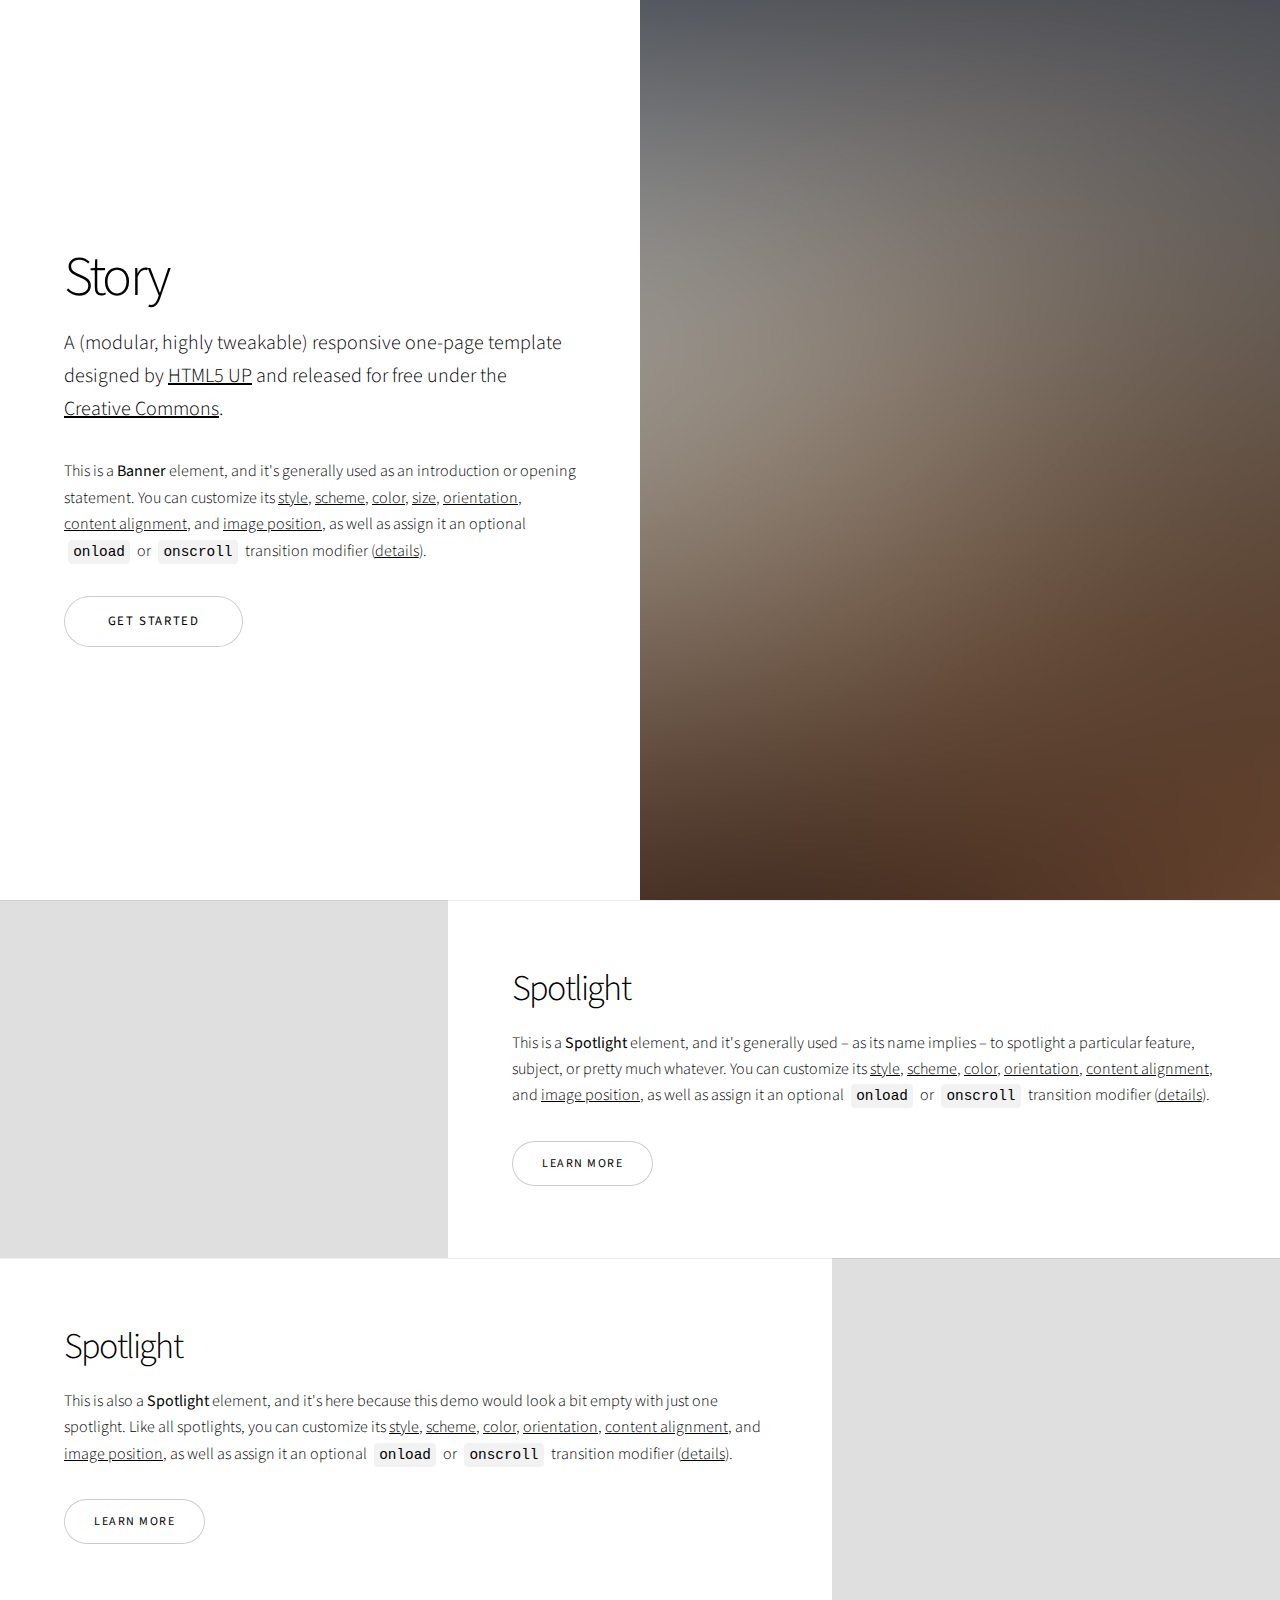
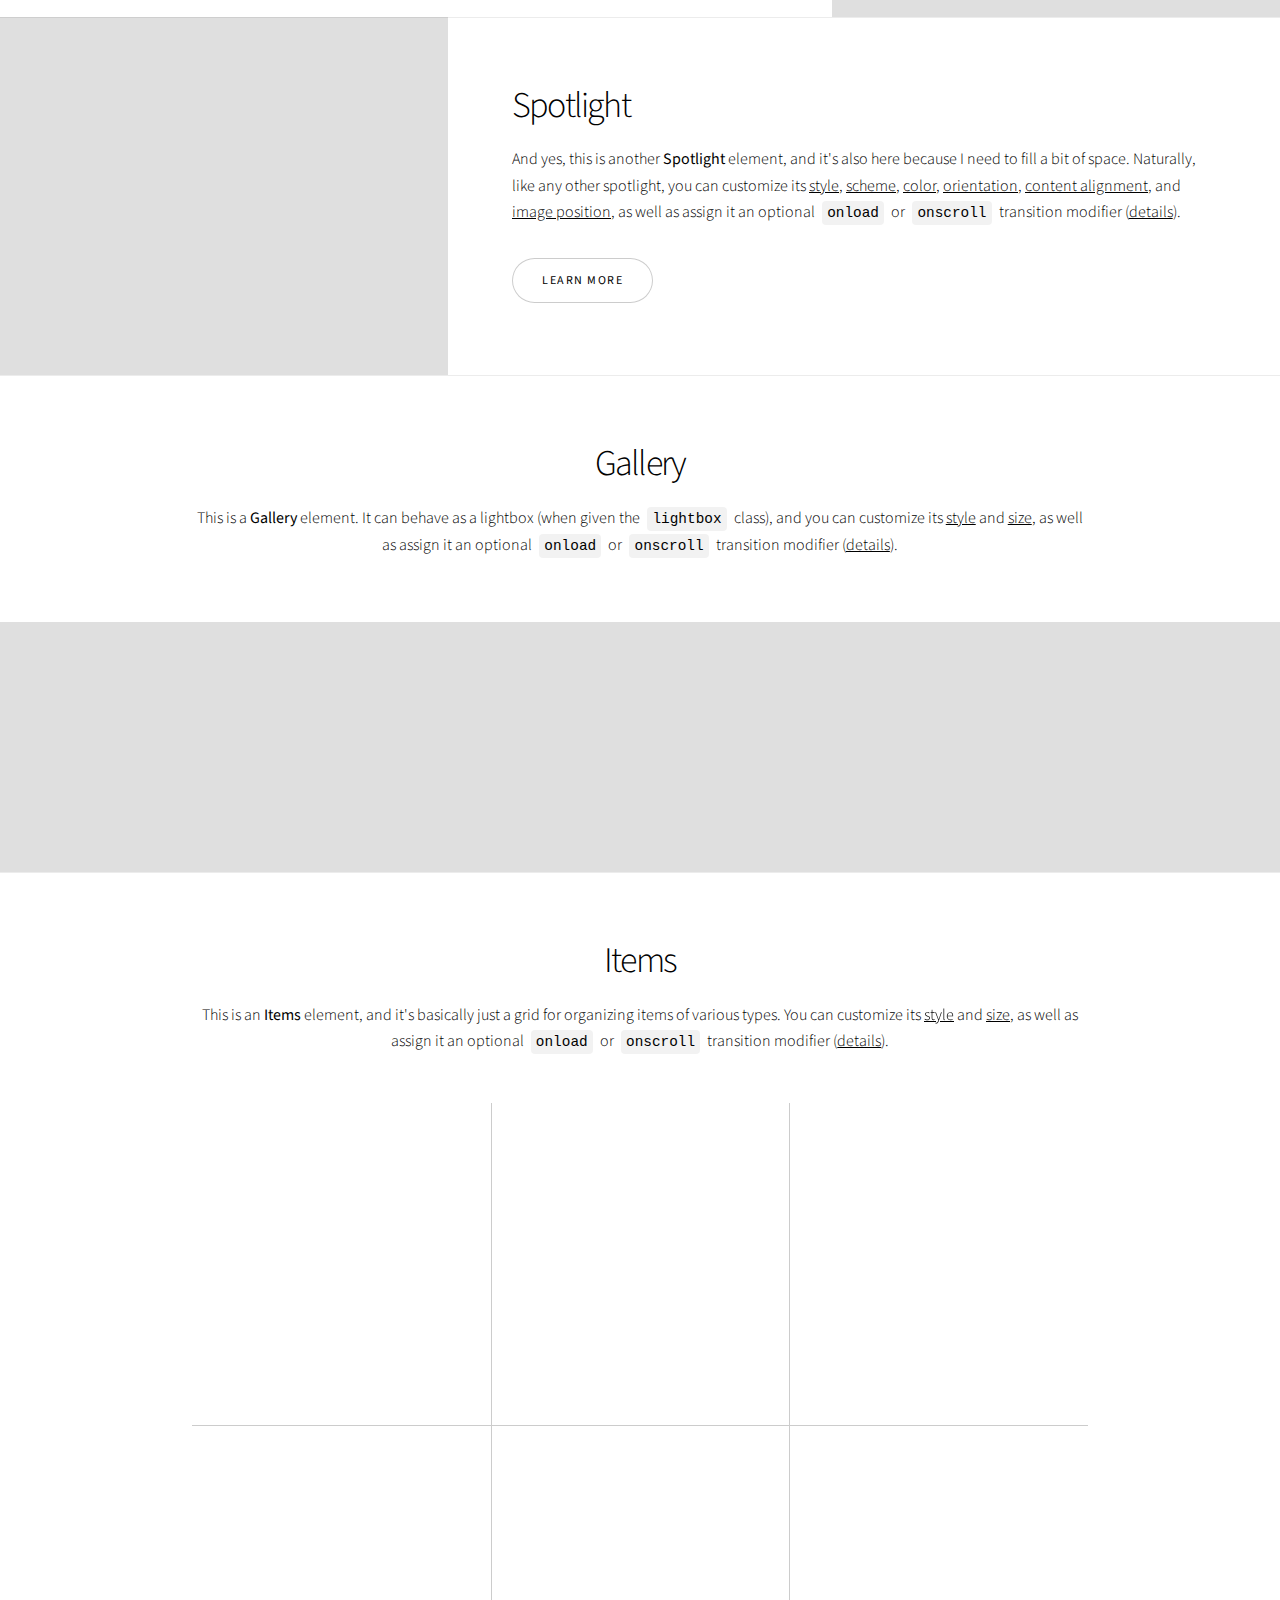
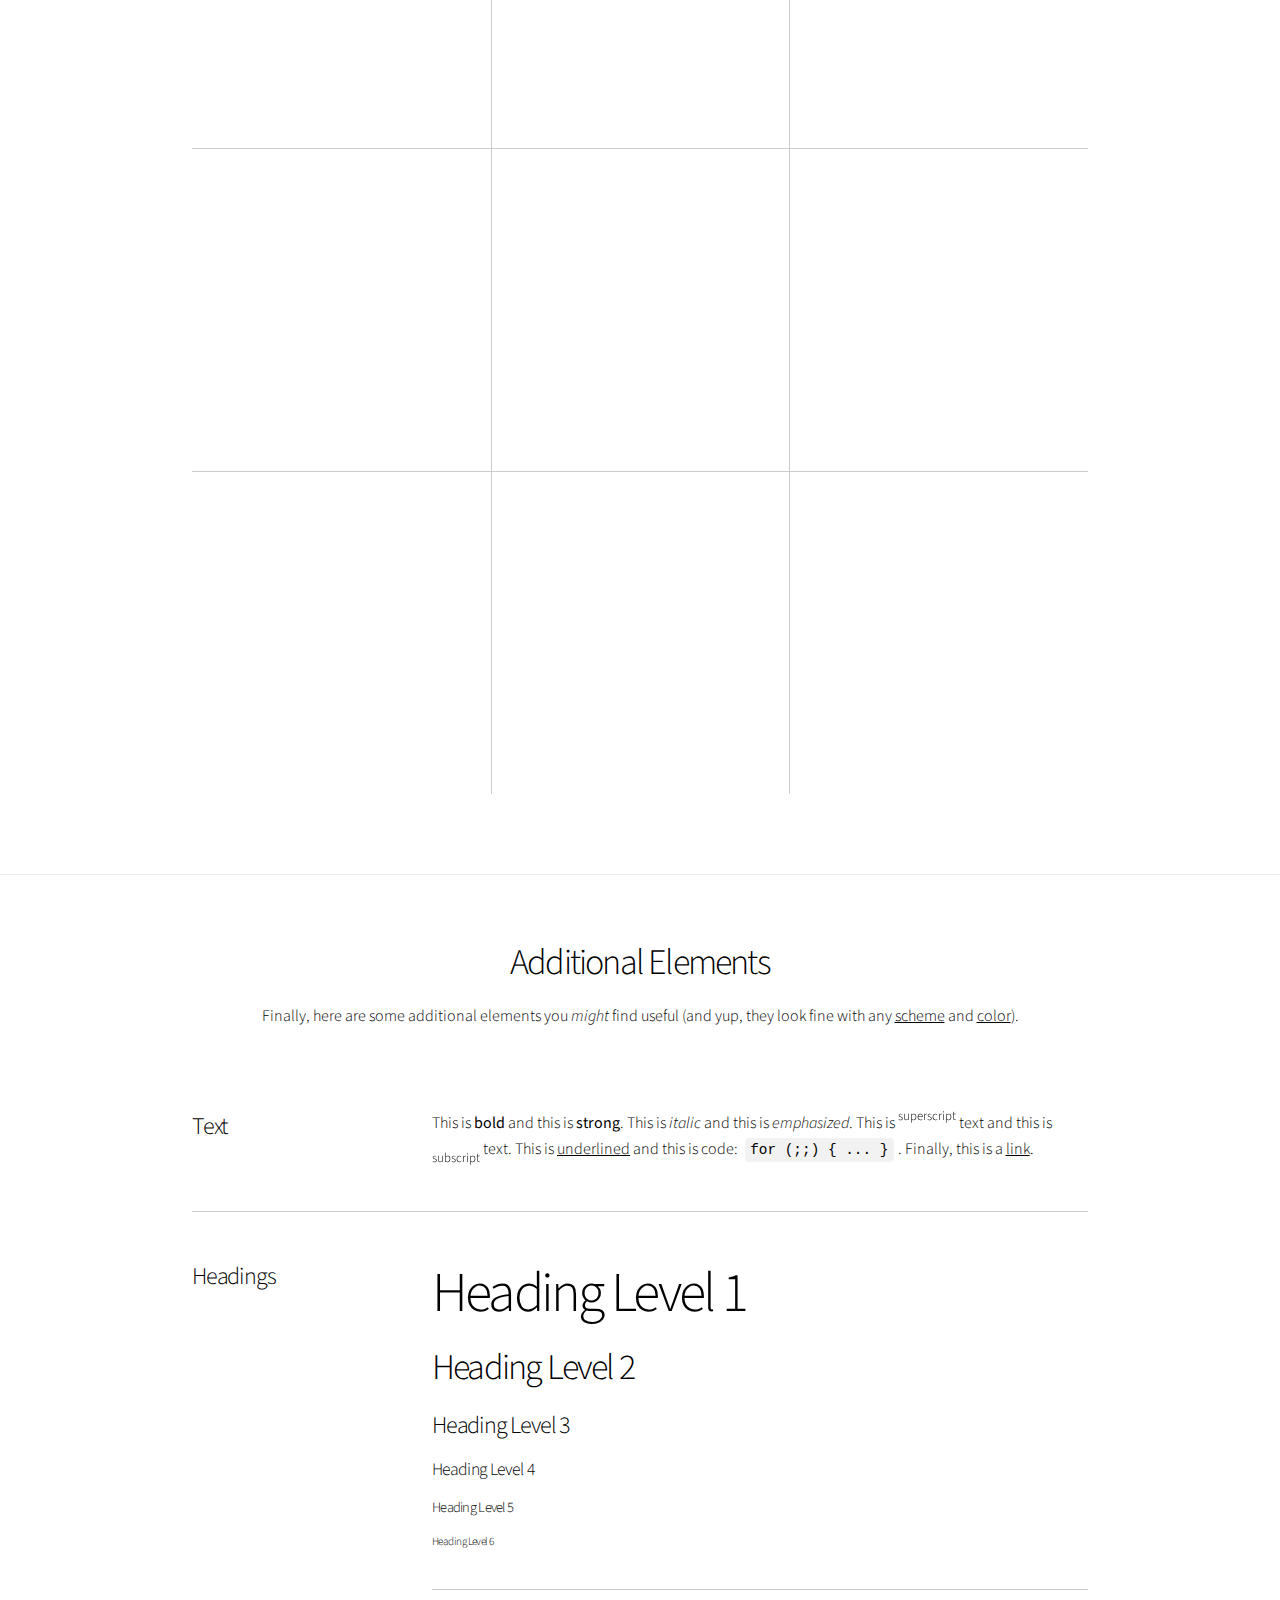
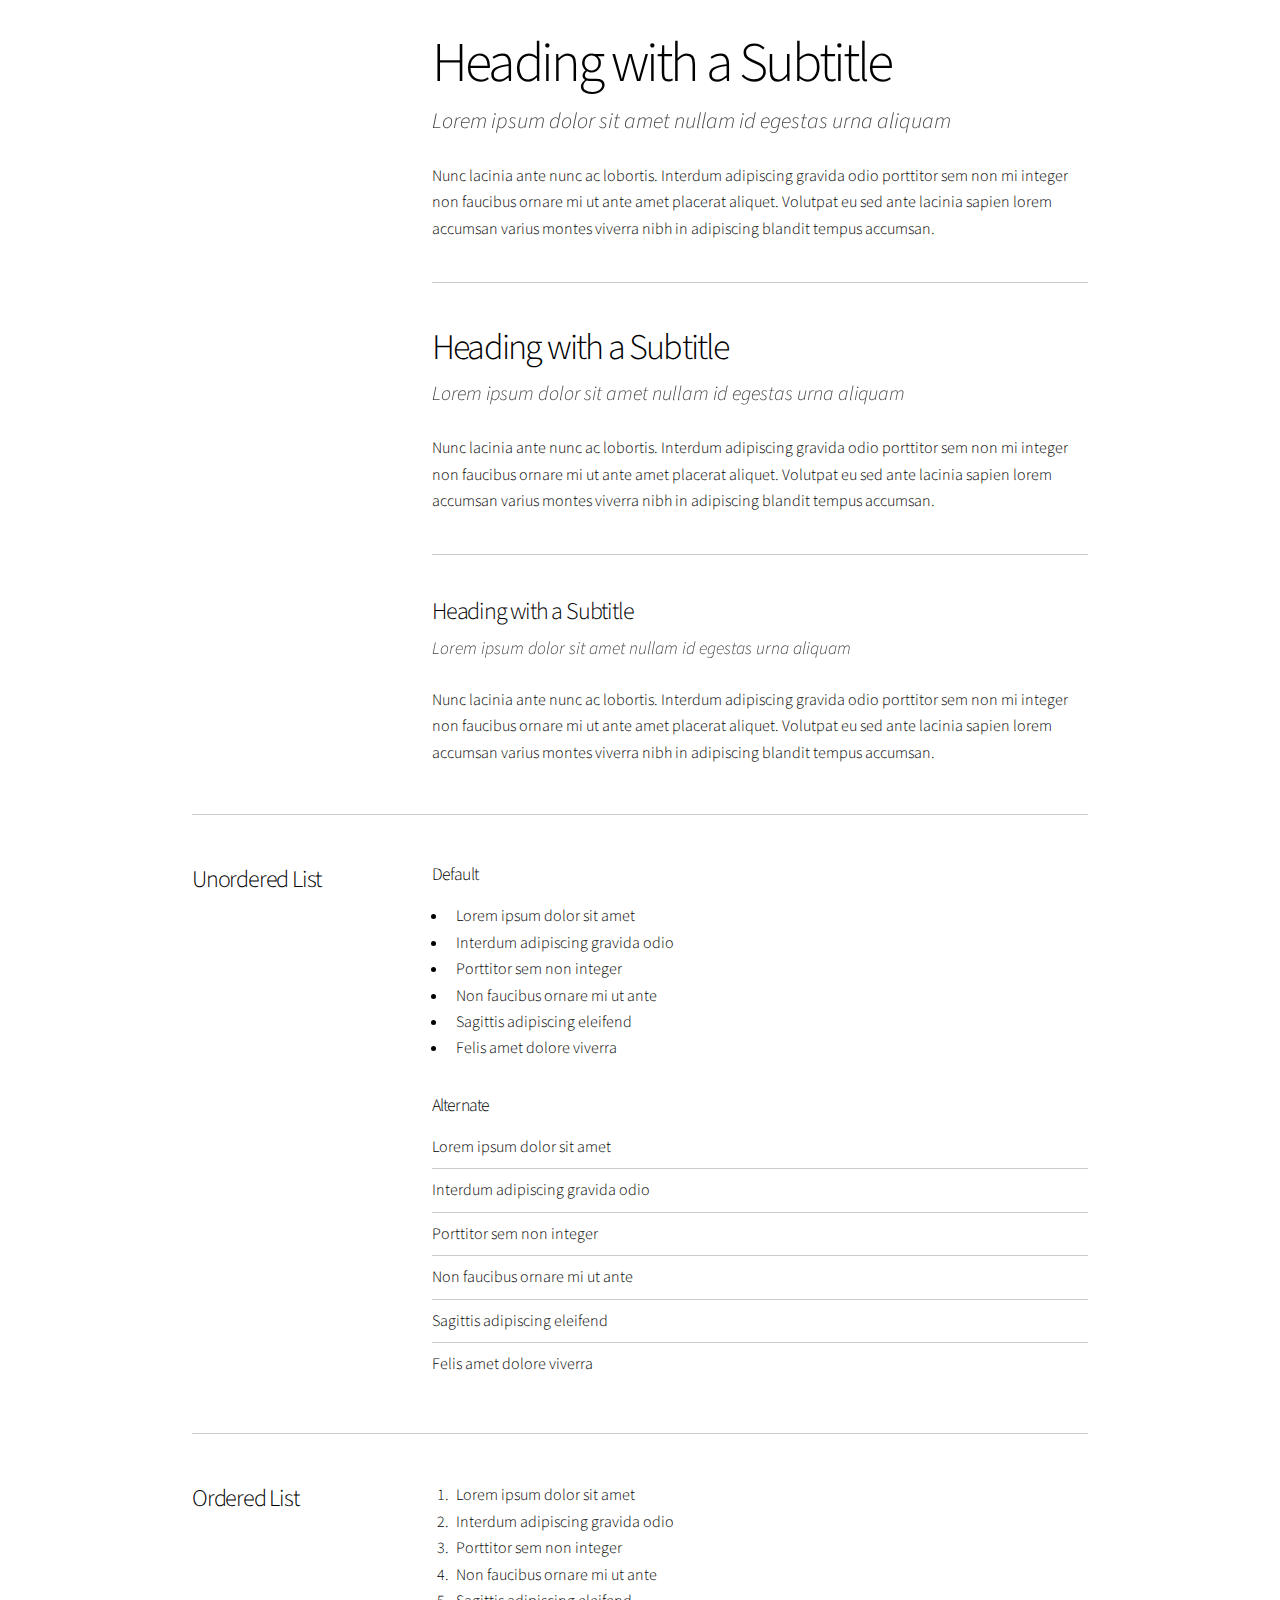
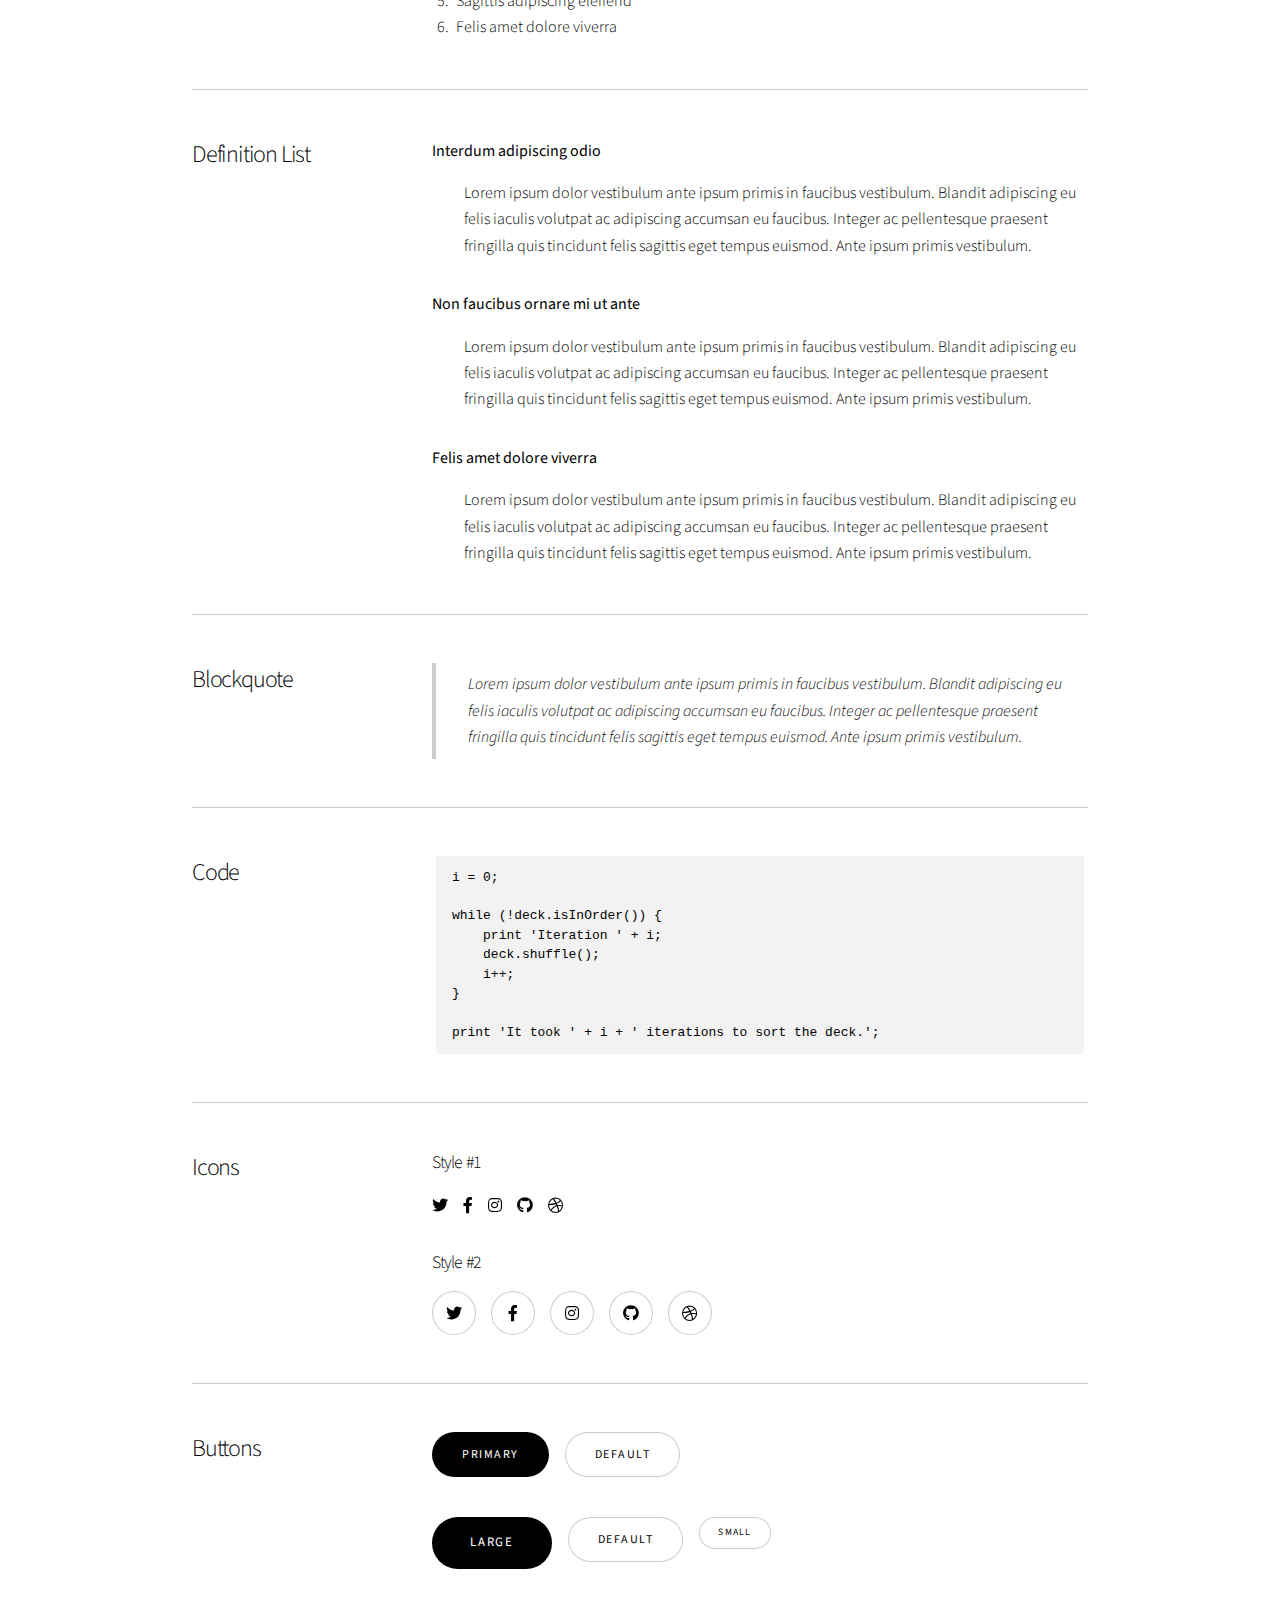
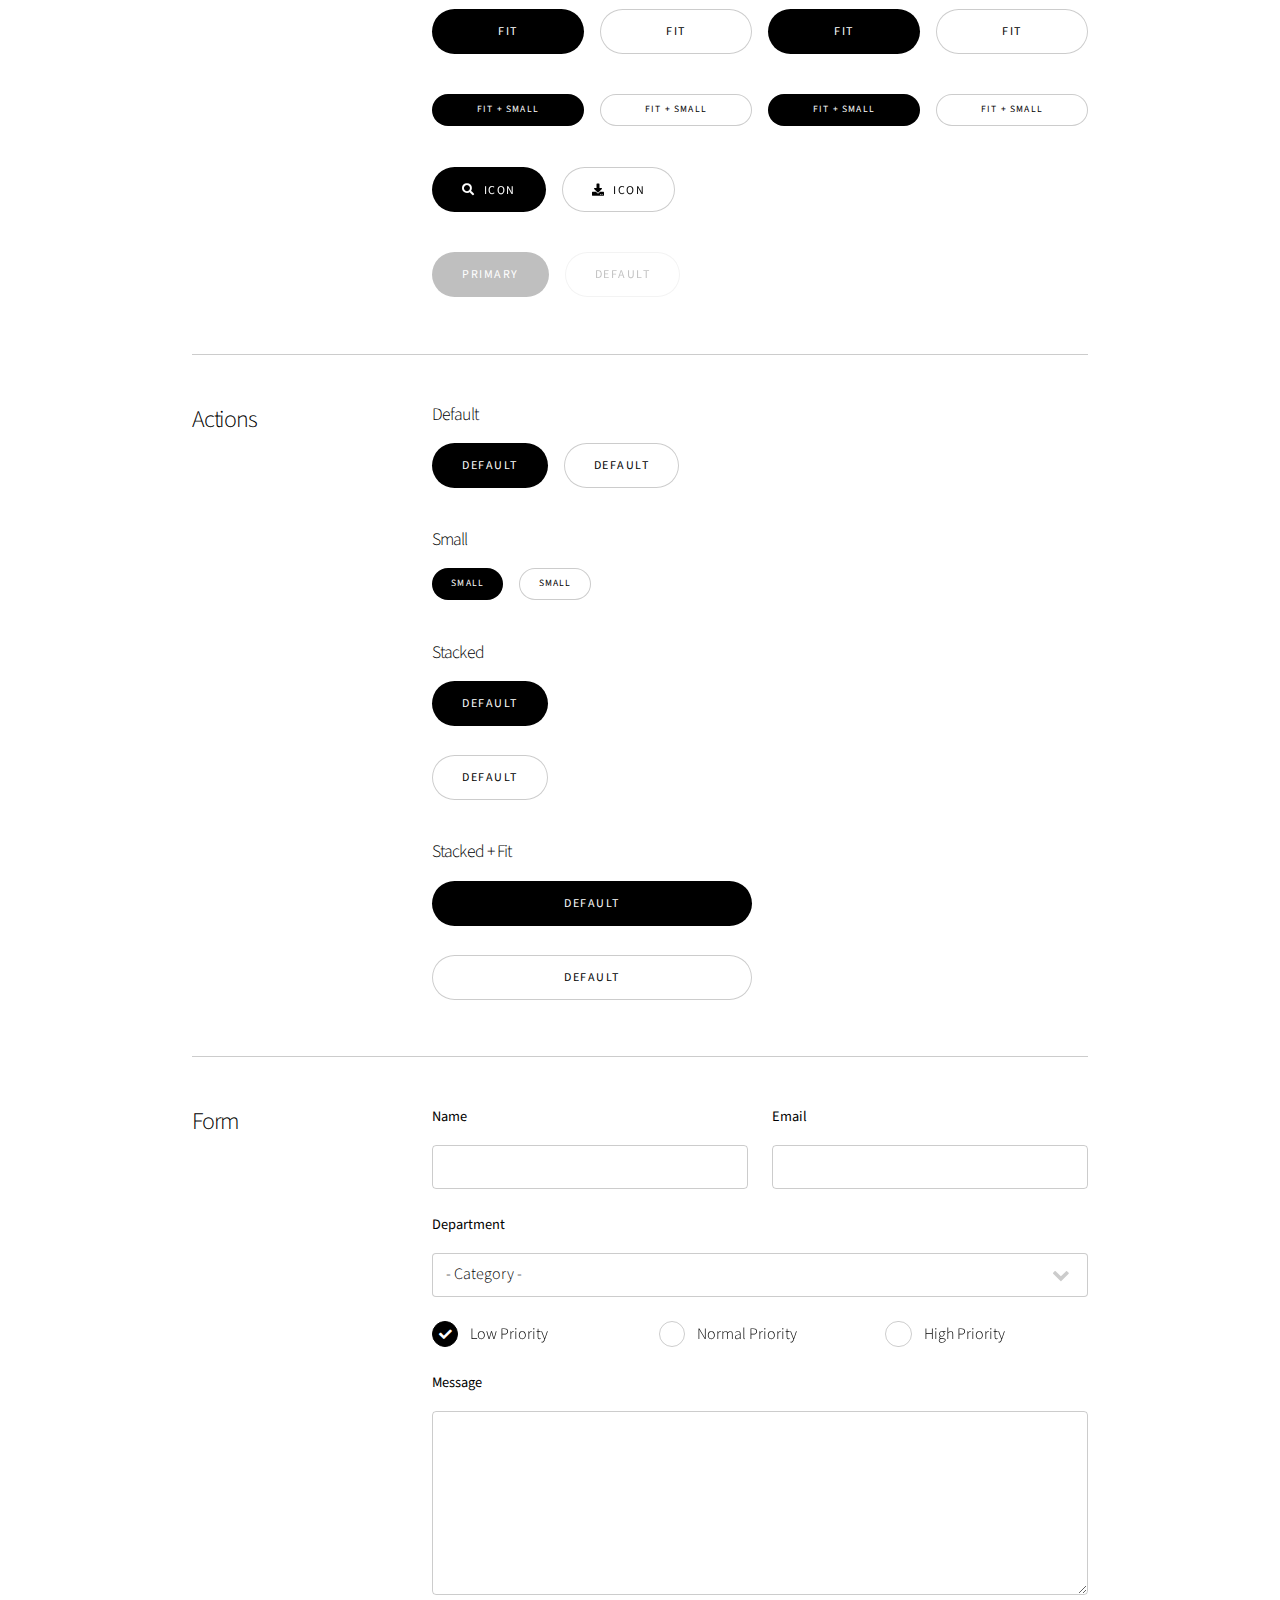
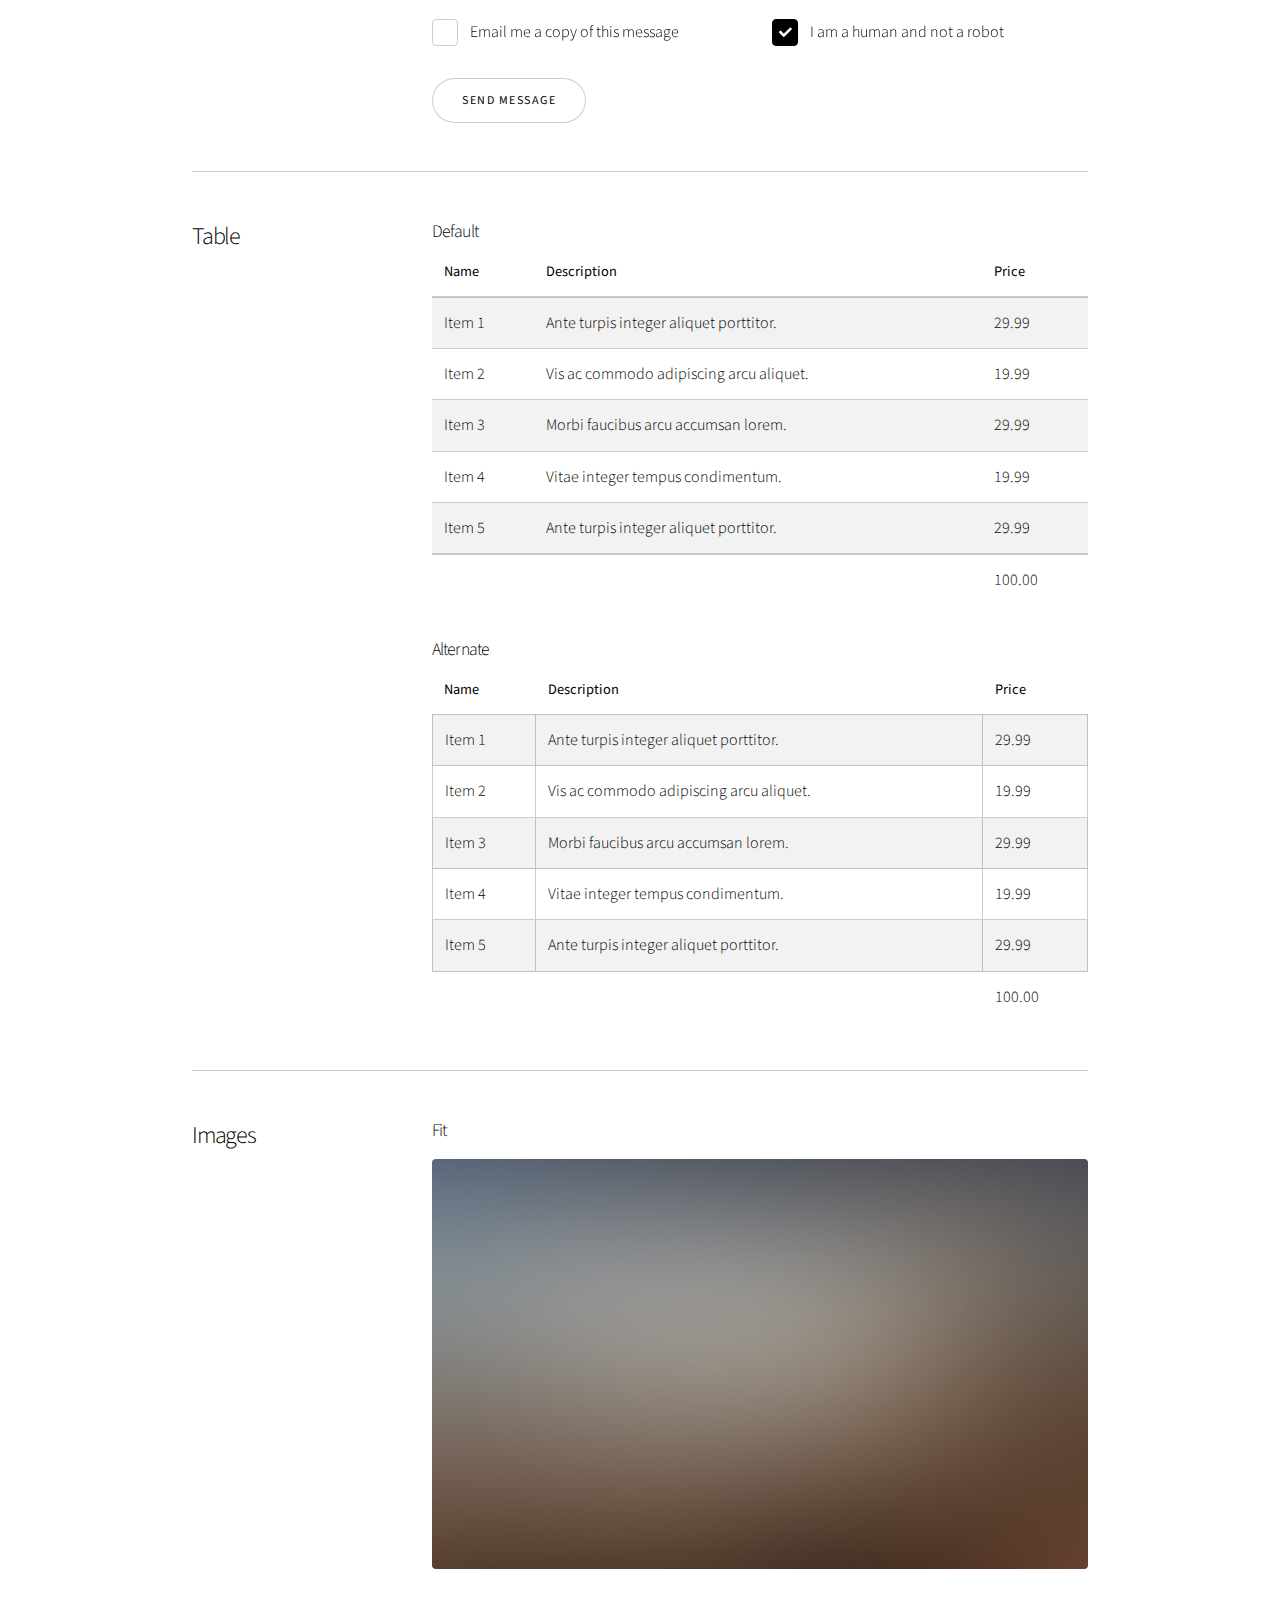
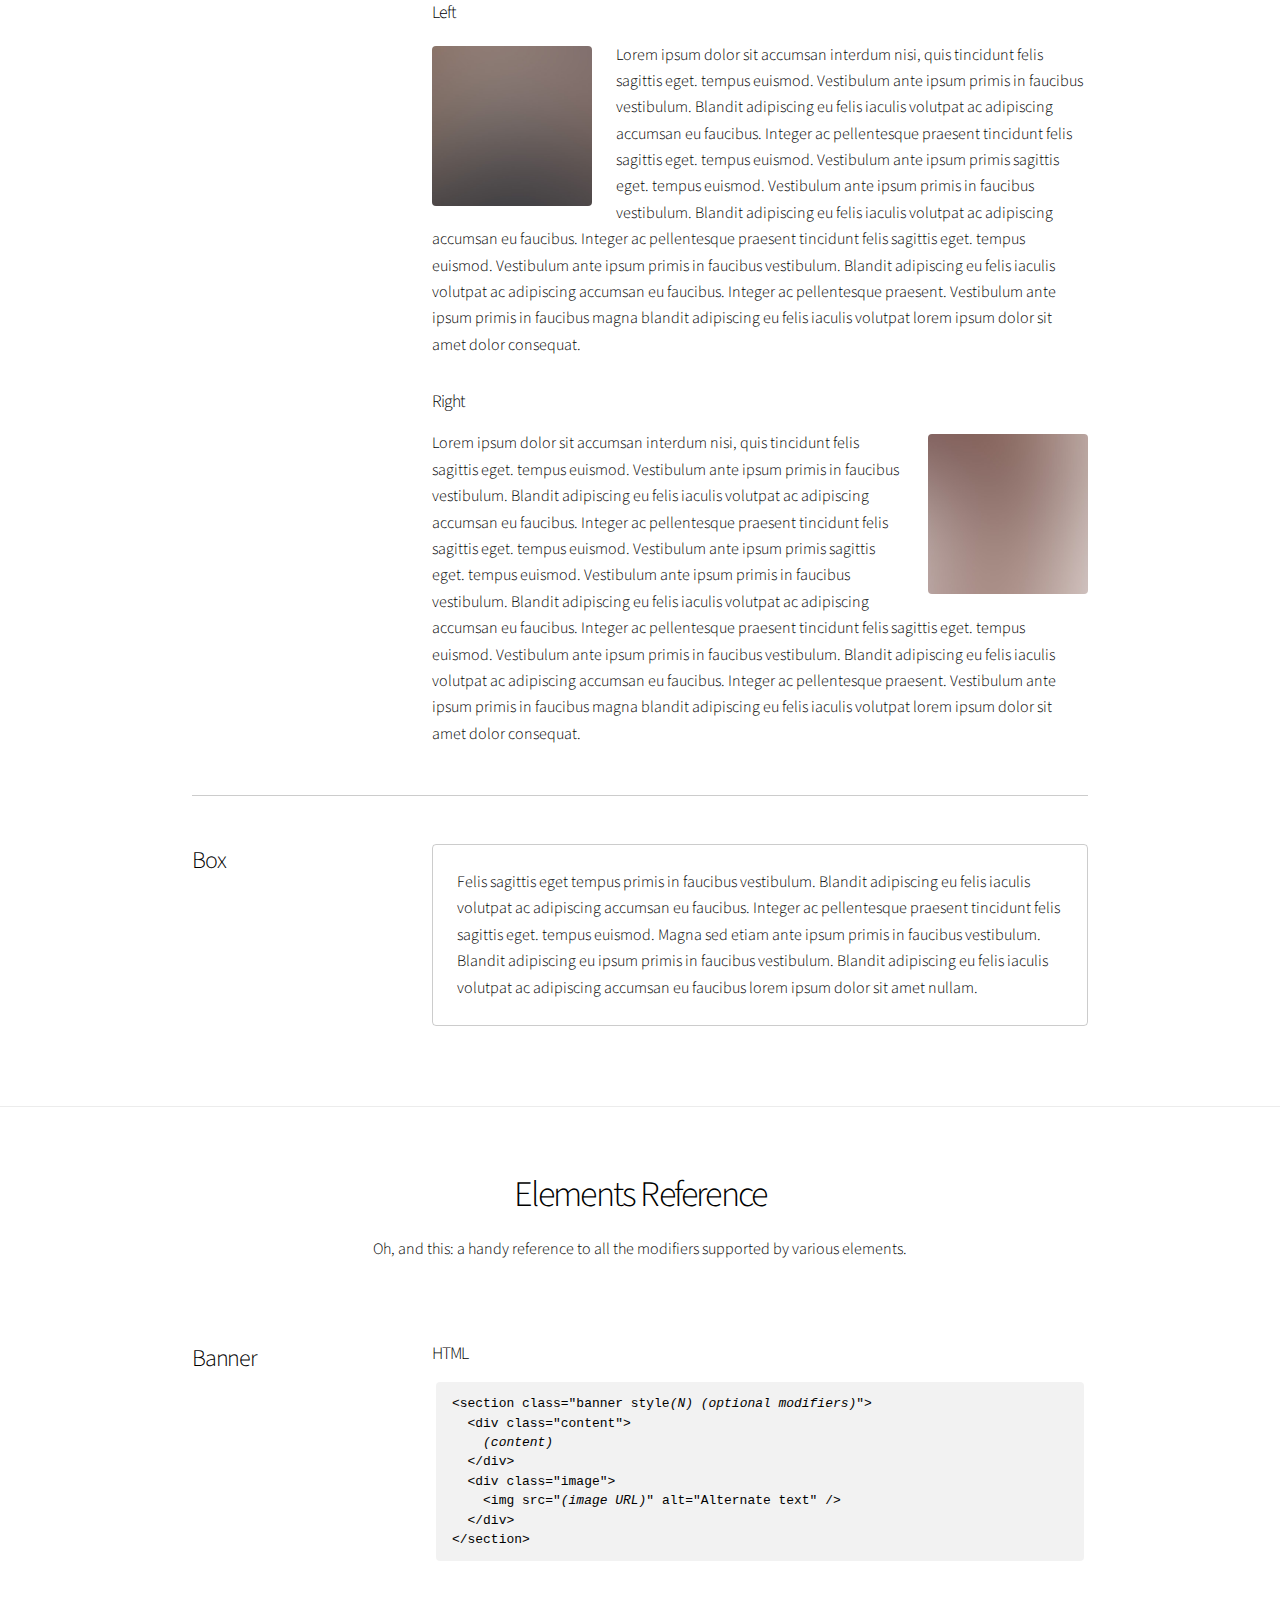
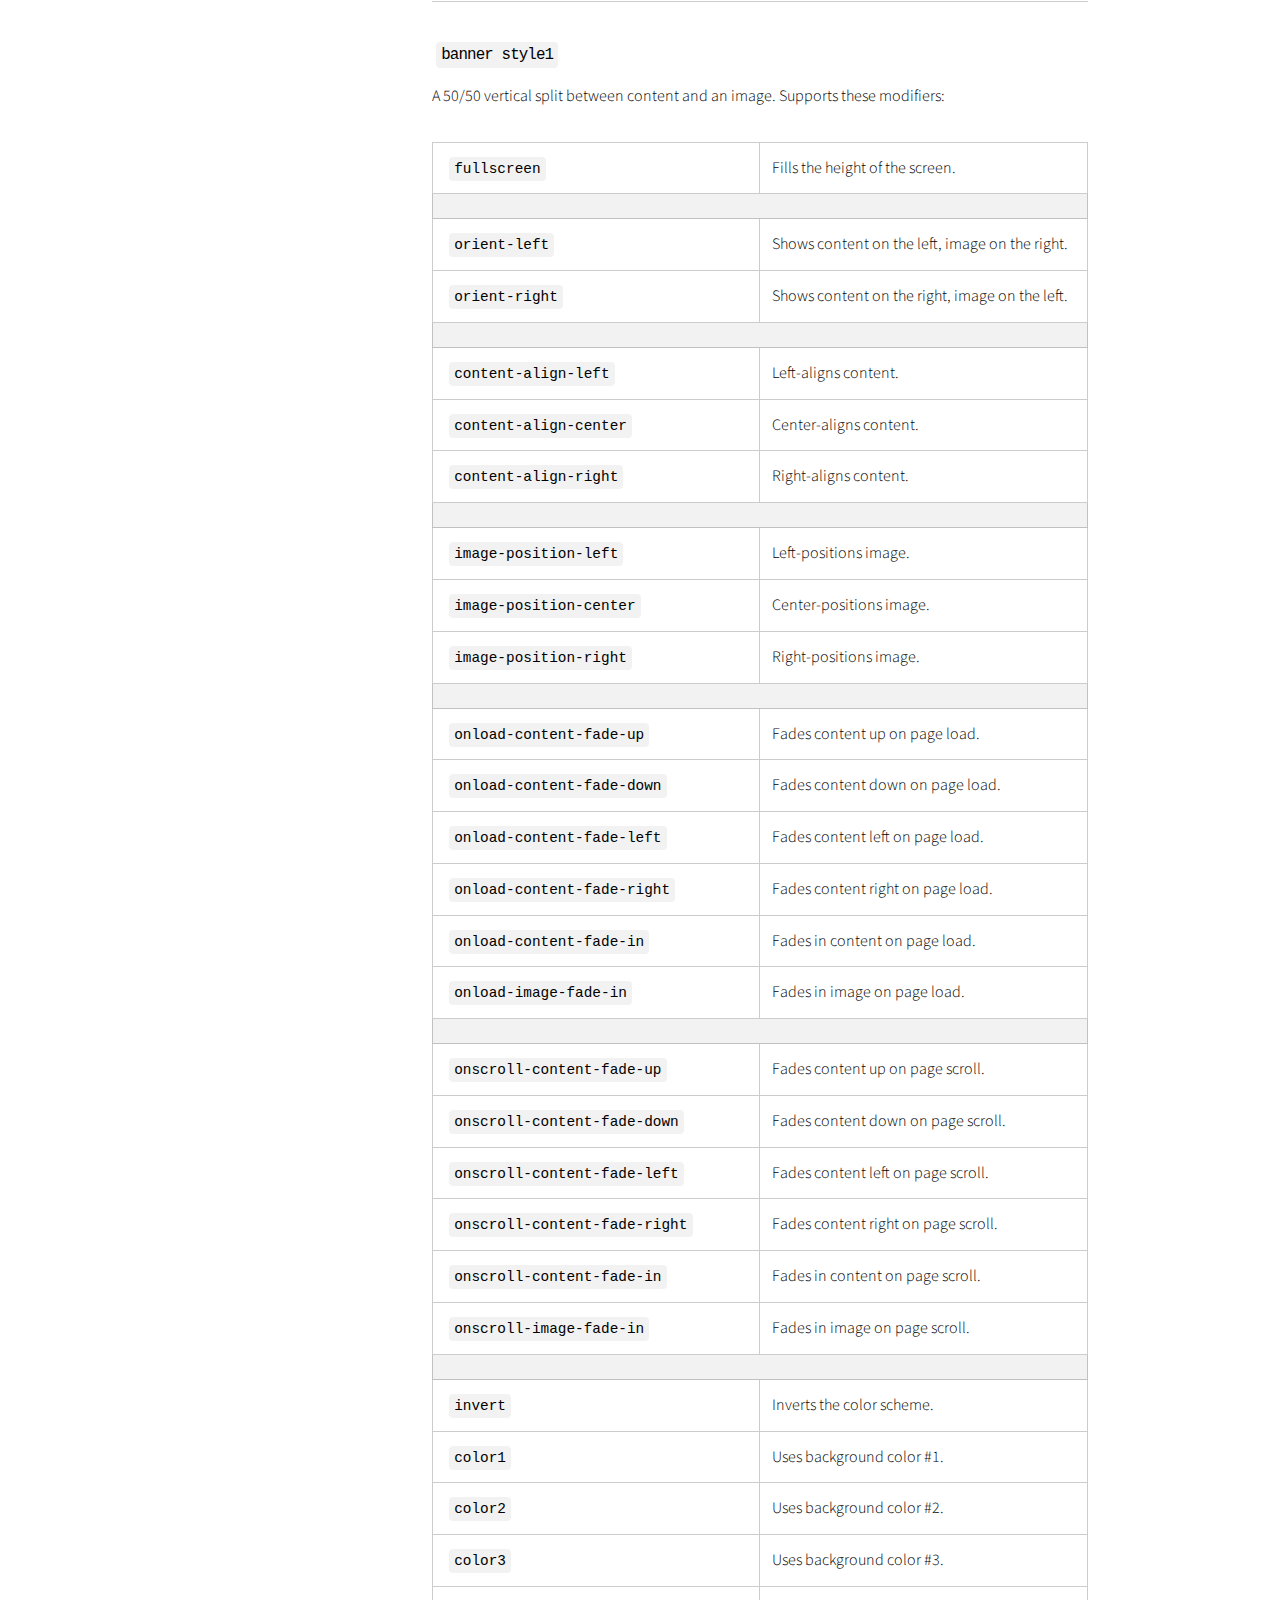
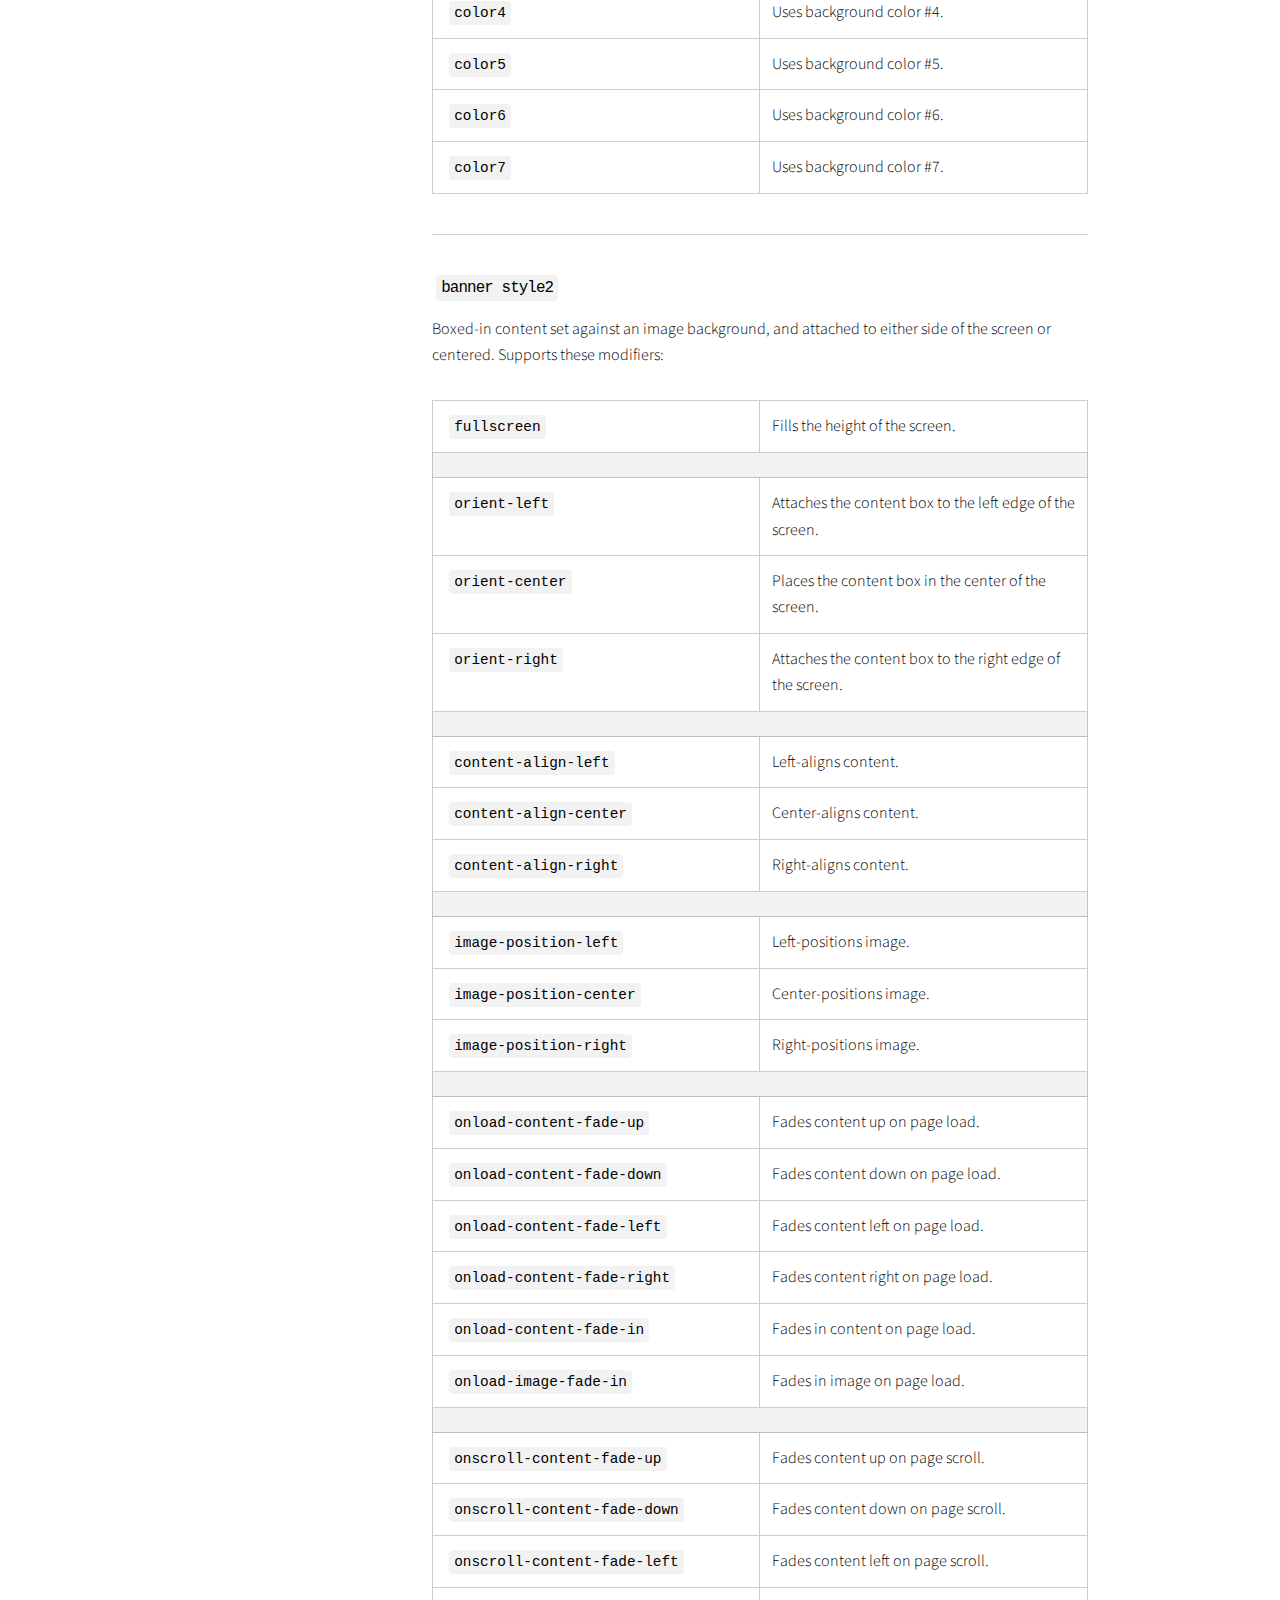
==== index-demo.html @ b7ab18db "added html5up template" ====
<!DOCTYPE HTML>
<!--
	Story by HTML5 UP
	html5up.net | @ajlkn
	Free for personal and commercial use under the CCA 3.0 license (html5up.net/license)

	Note: Only needed for demo purposes. Delete for production sites.
-->
<html>
	<head>
		<title>Story by HTML5 UP</title>
		<meta charset="utf-8" />
		<meta name="viewport" content="width=device-width, initial-scale=1, user-scalable=no" />
		<link rel="stylesheet" href="assets/css/main.css" />
		<noscript><link rel="stylesheet" href="assets/css/noscript.css" /></noscript>
	</head>
	<body class="is-preload">

		<!-- Wrapper -->
			<div id="wrapper" class="divided">

				<!-- Banner -->
					<section class="banner style1 orient-left content-align-left image-position-right fullscreen onload-image-fade-in onload-content-fade-right">
						<div class="content">
							<h1>Story</h1>
							<p class="major">A (modular, highly tweakable) responsive one-page template designed by <a href="https://html5up.net">HTML5 UP</a> and released for free under the <a href="https://html5up.net/license">Creative Commons</a>.</p>
							<p>This is a <strong>Banner</strong> element, and it's generally used as an introduction or opening statement. You can customize its <span class="demo-controls">appearance with a number of modifiers</span>, as well as assign it an optional <code>onload</code> or <code>onscroll</code> transition modifier (<a href="#reference-banner">details</a>).</p>
							<ul class="actions stacked">
								<li><a href="#first" class="button large wide smooth-scroll-middle">Get Started</a></li>
							</ul>
						</div>
						<div class="image">
							<img src="images/banner.jpg" alt="" />
						</div>
					</section>

				<!-- Spotlight -->
					<section class="spotlight style1 orient-right content-align-left image-position-center onscroll-image-fade-in" id="first">
						<div class="content">
							<h2>Spotlight</h2>
							<p>This is a <strong>Spotlight</strong> element, and it's generally used &ndash; as its name implies &ndash; to spotlight a particular feature, subject, or pretty much whatever. You can customize its <span class="demo-controls">appearance with a number of modifiers</span>, as well as assign it an optional <code>onload</code> or <code>onscroll</code> transition modifier (<a href="#reference-spotlight">details</a>).</p>
							<ul class="actions stacked">
								<li><a href="#" class="button">Learn More</a></li>
							</ul>
						</div>
						<div class="image">
							<img src="images/spotlight01.jpg" alt="" />
						</div>
					</section>

				<!-- Spotlight -->
					<section class="spotlight style1 orient-left content-align-left image-position-center onscroll-image-fade-in">
						<div class="content">
							<h2>Spotlight</h2>
							<p>This is also a <strong>Spotlight</strong> element, and it's here because this demo would look a bit empty with just one spotlight. Like all spotlights, you can customize its <span class="demo-controls">appearance with a number of modifiers</span>, as well as assign it an optional <code>onload</code> or <code>onscroll</code> transition modifier (<a href="#reference-spotlight">details</a>).</p>
							<ul class="actions stacked">
								<li><a href="#" class="button">Learn More</a></li>
							</ul>
						</div>
						<div class="image">
							<img src="images/spotlight02.jpg" alt="" />
						</div>
					</section>

				<!-- Spotlight -->
					<section class="spotlight style1 orient-right content-align-left image-position-center onscroll-image-fade-in">
						<div class="content">
							<h2>Spotlight</h2>
							<p>And yes, this is another <strong>Spotlight</strong> element, and it's also here because I need to fill a bit of space. Naturally, like any other spotlight, you can customize its <span class="demo-controls">appearance with a number of modifiers</span>, as well as assign it an optional <code>onload</code> or <code>onscroll</code> transition modifier (<a href="#reference-spotlight">details</a>).</p>
							<ul class="actions stacked">
								<li><a href="#" class="button">Learn More</a></li>
							</ul>
						</div>
						<div class="image">
							<img src="images/spotlight03.jpg" alt="" />
						</div>
					</section>

				<!-- Gallery -->
					<section class="wrapper style1 align-center">
						<div class="inner">
							<h2>Gallery</h2>
							<p>This is a <strong>Gallery</strong> element. It can behave as a lightbox (when given the <code>lightbox</code> class), and you can customize its <span class="demo-controls">appearance with a number of modifiers</span>, as well as assign it an optional <code>onload</code> or <code>onscroll</code> transition modifier (<a href="#reference-gallery">details</a>).</p>
						</div>

						<!-- Gallery -->
							<div class="gallery style2 medium lightbox onscroll-fade-in">
								<article>
									<a href="images/gallery/fulls/01.jpg" class="image">
										<img src="images/gallery/thumbs/01.jpg" alt="" />
									</a>
									<div class="caption">
										<h3>Title</h3>
										<p>Lorem ipsum dolor amet, consectetur magna etiam elit. Etiam sed ultrices.</p>
										<ul class="actions fixed">
											<li><span class="button small">Details</span></li>
										</ul>
									</div>
								</article>
								<article>
									<a href="images/gallery/fulls/02.jpg" class="image">
										<img src="images/gallery/thumbs/02.jpg" alt="" />
									</a>
									<div class="caption">
										<h3>Title</h3>
										<p>Lorem ipsum dolor amet, consectetur magna etiam elit. Etiam sed ultrices.</p>
										<ul class="actions fixed">
											<li><span class="button small">Details</span></li>
										</ul>
									</div>
								</article>
								<article>
									<a href="images/gallery/fulls/03.jpg" class="image">
										<img src="images/gallery/thumbs/03.jpg" alt="" />
									</a>
									<div class="caption">
										<h3>Title</h3>
										<p>Lorem ipsum dolor amet, consectetur magna etiam elit. Etiam sed ultrices.</p>
										<ul class="actions fixed">
											<li><span class="button small">Details</span></li>
										</ul>
									</div>
								</article>
								<article>
									<a href="images/gallery/fulls/04.jpg" class="image">
										<img src="images/gallery/thumbs/04.jpg" alt="" />
									</a>
									<div class="caption">
										<h3>Title</h3>
										<p>Lorem ipsum dolor amet, consectetur magna etiam elit. Etiam sed ultrices.</p>
										<ul class="actions fixed">
											<li><span class="button small">Details</span></li>
										</ul>
									</div>
								</article>
								<article>
									<a href="images/gallery/fulls/05.jpg" class="image">
										<img src="images/gallery/thumbs/05.jpg" alt="" />
									</a>
									<div class="caption">
										<h3>Title</h3>
										<p>Lorem ipsum dolor amet, consectetur magna etiam elit. Etiam sed ultrices.</p>
										<ul class="actions fixed">
											<li><span class="button small">Details</span></li>
										</ul>
									</div>
								</article>
								<article>
									<a href="images/gallery/fulls/06.jpg" class="image">
										<img src="images/gallery/thumbs/06.jpg" alt="" />
									</a>
									<div class="caption">
										<h3>Title</h3>
										<p>Lorem ipsum dolor amet, consectetur magna etiam elit. Etiam sed ultrices.</p>
										<ul class="actions fixed">
											<li><span class="button small">Details</span></li>
										</ul>
									</div>
								</article>
								<article>
									<a href="images/gallery/fulls/07.jpg" class="image">
										<img src="images/gallery/thumbs/07.jpg" alt="" />
									</a>
									<div class="caption">
										<h3>Title</h3>
										<p>Lorem ipsum dolor amet, consectetur magna etiam elit. Etiam sed ultrices.</p>
										<ul class="actions fixed">
											<li><span class="button small">Details</span></li>
										</ul>
									</div>
								</article>
								<article>
									<a href="images/gallery/fulls/08.jpg" class="image">
										<img src="images/gallery/thumbs/08.jpg" alt="" />
									</a>
									<div class="caption">
										<h3>Title</h3>
										<p>Lorem ipsum dolor amet, consectetur magna etiam elit. Etiam sed ultrices.</p>
										<ul class="actions fixed">
											<li><span class="button small">Details</span></li>
										</ul>
									</div>
								</article>
								<article>
									<a href="images/gallery/fulls/09.jpg" class="image">
										<img src="images/gallery/thumbs/09.jpg" alt="" />
									</a>
									<div class="caption">
										<h3>Title</h3>
										<p>Lorem ipsum dolor amet, consectetur magna etiam elit. Etiam sed ultrices.</p>
										<ul class="actions fixed">
											<li><span class="button small">Details</span></li>
										</ul>
									</div>
								</article>
								<article>
									<a href="images/gallery/fulls/10.jpg" class="image">
										<img src="images/gallery/thumbs/10.jpg" alt="" />
									</a>
									<div class="caption">
										<h3>Title</h3>
										<p>Lorem ipsum dolor amet, consectetur magna etiam elit. Etiam sed ultrices.</p>
										<ul class="actions fixed">
											<li><span class="button small">Details</span></li>
										</ul>
									</div>
								</article>
								<article>
									<a href="images/gallery/fulls/11.jpg" class="image">
										<img src="images/gallery/thumbs/11.jpg" alt="" />
									</a>
									<div class="caption">
										<h3>Title</h3>
										<p>Lorem ipsum dolor amet, consectetur magna etiam elit. Etiam sed ultrices.</p>
										<ul class="actions fixed">
											<li><span class="button small">Details</span></li>
										</ul>
									</div>
								</article>
								<article>
									<a href="images/gallery/fulls/12.jpg" class="image">
										<img src="images/gallery/thumbs/12.jpg" alt="" />
									</a>
									<div class="caption">
										<h3>Title</h3>
										<p>Lorem ipsum dolor amet, consectetur magna etiam elit. Etiam sed ultrices.</p>
										<ul class="actions fixed">
											<li><span class="button small">Details</span></li>
										</ul>
									</div>
								</article>
							</div>

					</section>

				<!-- Items -->
					<section class="wrapper style1 align-center">
						<div class="inner">
							<h2>Items</h2>
							<p>This is an <strong>Items</strong> element, and it's basically just a grid for organizing items of various types. You can customize its <span class="demo-controls">appearance with a number of modifiers</span>, as well as assign it an optional <code>onload</code> or <code>onscroll</code> transition modifier (<a href="#reference-items">details</a>).</p>
							<div class="items style1 medium onscroll-fade-in">
								<section>
									<span class="icon style2 major fa-gem"></span>
									<h3>One</h3>
									<p>Lorem ipsum dolor sit amet, consectetur adipiscing elit. Morbi dui turpis, cursus eget orci amet aliquam congue semper. Etiam eget ultrices risus nec tempor elit.</p>
								</section>
								<section>
									<span class="icon solid style2 major fa-save"></span>
									<h3>Two</h3>
									<p>Lorem ipsum dolor sit amet, consectetur adipiscing elit. Morbi dui turpis, cursus eget orci amet aliquam congue semper. Etiam eget ultrices risus nec tempor elit.</p>
								</section>
								<section>
									<span class="icon solid style2 major fa-chart-bar"></span>
									<h3>Three</h3>
									<p>Lorem ipsum dolor sit amet, consectetur adipiscing elit. Morbi dui turpis, cursus eget orci amet aliquam congue semper. Etiam eget ultrices risus nec tempor elit.</p>
								</section>
								<section>
									<span class="icon solid style2 major fa-wifi"></span>
									<h3>Four</h3>
									<p>Lorem ipsum dolor sit amet, consectetur adipiscing elit. Morbi dui turpis, cursus eget orci amet aliquam congue semper. Etiam eget ultrices risus nec tempor elit.</p>
								</section>
								<section>
									<span class="icon solid style2 major fa-cog"></span>
									<h3>Five</h3>
									<p>Lorem ipsum dolor sit amet, consectetur adipiscing elit. Morbi dui turpis, cursus eget orci amet aliquam congue semper. Etiam eget ultrices risus nec tempor elit.</p>
								</section>
								<section>
									<span class="icon style2 major fa-paper-plane"></span>
									<h3>Six</h3>
									<p>Lorem ipsum dolor sit amet, consectetur adipiscing elit. Morbi dui turpis, cursus eget orci amet aliquam congue semper. Etiam eget ultrices risus nec tempor elit.</p>
								</section>
								<section>
									<span class="icon solid style2 major fa-desktop"></span>
									<h3>Seven</h3>
									<p>Lorem ipsum dolor sit amet, consectetur adipiscing elit. Morbi dui turpis, cursus eget orci amet aliquam congue semper. Etiam eget ultrices risus nec tempor elit.</p>
								</section>
								<section>
									<span class="icon solid style2 major fa-sync-alt"></span>
									<h3>Eight</h3>
									<p>Lorem ipsum dolor sit amet, consectetur adipiscing elit. Morbi dui turpis, cursus eget orci amet aliquam congue semper. Etiam eget ultrices risus nec tempor elit.</p>
								</section>
								<section>
									<span class="icon solid style2 major fa-hashtag"></span>
									<h3>Nine</h3>
									<p>Lorem ipsum dolor sit amet, consectetur adipiscing elit. Morbi dui turpis, cursus eget orci amet aliquam congue semper. Etiam eget ultrices risus nec tempor elit.</p>
								</section>
								<section>
									<span class="icon solid style2 major fa-bolt"></span>
									<h3>Ten</h3>
									<p>Lorem ipsum dolor sit amet, consectetur adipiscing elit. Morbi dui turpis, cursus eget orci amet aliquam congue semper. Etiam eget ultrices risus nec tempor elit.</p>
								</section>
								<section>
									<span class="icon style2 major fa-envelope"></span>
									<h3>Eleven</h3>
									<p>Lorem ipsum dolor sit amet, consectetur adipiscing elit. Morbi dui turpis, cursus eget orci amet aliquam congue semper. Etiam eget ultrices risus nec tempor elit.</p>
								</section>
								<section>
									<span class="icon solid style2 major fa-leaf"></span>
									<h3>Twelve</h3>
									<p>Lorem ipsum dolor sit amet, consectetur adipiscing elit. Morbi dui turpis, cursus eget orci amet aliquam congue semper. Etiam eget ultrices risus nec tempor elit.</p>
								</section>
							</div>
						</div>
					</section>

				<!-- Additional Elements -->
					<section class="wrapper style1 align-center">
						<div class="inner">
							<h2>Additional Elements</h2>
							<p>Finally, here are some additional elements you <em>might</em> find useful (and yup, they look fine with any <span class="demo-controls">appearance</span>).</p>
							<div class="index align-left">

								<!-- Text -->
									<section>
										<header>
											<h3>Text</h3>
										</header>
										<div class="content">

											<p>This is <b>bold</b> and this is <strong>strong</strong>. This is <i>italic</i> and this is <em>emphasized</em>.
											This is <sup>superscript</sup> text and this is <sub>subscript</sub> text.
											This is <u>underlined</u> and this is code: <code>for (;;) { ... }</code>.
											Finally, this is a <a href="#">link</a>.</p>

										</div>
									</section>

								<!-- Heading -->
									<section>
										<header>
											<h3>Headings</h3>
										</header>
										<div class="content">

											<h1>Heading Level 1</h1>
											<h2>Heading Level 2</h2>
											<h3>Heading Level 3</h3>
											<h4>Heading Level 4</h4>
											<h5>Heading Level 5</h5>
											<h6>Heading Level 6</h6>

											<hr />

											<header>
												<h1>Heading with a Subtitle</h1>
												<p>Lorem ipsum dolor sit amet nullam id egestas urna aliquam</p>
											</header>
											<p>Nunc lacinia ante nunc ac lobortis. Interdum adipiscing gravida odio porttitor sem non mi integer non faucibus ornare mi ut ante amet placerat aliquet. Volutpat eu sed ante lacinia sapien lorem accumsan varius montes viverra nibh in adipiscing blandit tempus accumsan.</p>

											<hr />

											<header>
												<h2>Heading with a Subtitle</h2>
												<p>Lorem ipsum dolor sit amet nullam id egestas urna aliquam</p>
											</header>
											<p>Nunc lacinia ante nunc ac lobortis. Interdum adipiscing gravida odio porttitor sem non mi integer non faucibus ornare mi ut ante amet placerat aliquet. Volutpat eu sed ante lacinia sapien lorem accumsan varius montes viverra nibh in adipiscing blandit tempus accumsan.</p>

											<hr />

											<header>
												<h3>Heading with a Subtitle</h3>
												<p>Lorem ipsum dolor sit amet nullam id egestas urna aliquam</p>
											</header>
											<p>Nunc lacinia ante nunc ac lobortis. Interdum adipiscing gravida odio porttitor sem non mi integer non faucibus ornare mi ut ante amet placerat aliquet. Volutpat eu sed ante lacinia sapien lorem accumsan varius montes viverra nibh in adipiscing blandit tempus accumsan.</p>

										</div>
									</section>

								<!-- Unordered List -->
									<section>
										<header>
											<h3>Unordered List</h3>
										</header>
										<div class="content">

											<h4>Default</h4>
											<ul>
												<li>Lorem ipsum dolor sit amet</li>
												<li>Interdum adipiscing gravida odio</li>
												<li>Porttitor sem non integer</li>
												<li>Non faucibus ornare mi ut ante</li>
												<li>Sagittis adipiscing eleifend</li>
												<li>Felis amet dolore viverra</li>
											</ul>

											<h4>Alternate</h4>
											<ul class="alt">
												<li>Lorem ipsum dolor sit amet</li>
												<li>Interdum adipiscing gravida odio</li>
												<li>Porttitor sem non integer</li>
												<li>Non faucibus ornare mi ut ante</li>
												<li>Sagittis adipiscing eleifend</li>
												<li>Felis amet dolore viverra</li>
											</ul>

										</div>
									</section>

								<!-- Ordered List -->
									<section>
										<header>
											<h3>Ordered List</h3>
										</header>
										<div class="content">

											<ol>
												<li>Lorem ipsum dolor sit amet</li>
												<li>Interdum adipiscing gravida odio</li>
												<li>Porttitor sem non integer</li>
												<li>Non faucibus ornare mi ut ante</li>
												<li>Sagittis adipiscing eleifend</li>
												<li>Felis amet dolore viverra</li>
											</ol>

										</div>
									</section>

								<!-- Definition List -->
									<section>
										<header>
											<h3>Definition List</h3>
										</header>
										<div class="content">

											<dl>
												<dt>Interdum adipiscing odio</dt>
												<dd>
													<p>Lorem ipsum dolor vestibulum ante ipsum primis in faucibus vestibulum. Blandit adipiscing eu felis iaculis volutpat ac adipiscing accumsan eu faucibus. Integer ac pellentesque praesent fringilla quis tincidunt felis sagittis eget tempus euismod. Ante ipsum primis vestibulum.</p>
												</dd>
												<dt>Non faucibus ornare mi ut ante</dt>
												<dd>
													<p>Lorem ipsum dolor vestibulum ante ipsum primis in faucibus vestibulum. Blandit adipiscing eu felis iaculis volutpat ac adipiscing accumsan eu faucibus. Integer ac pellentesque praesent fringilla quis tincidunt felis sagittis eget tempus euismod. Ante ipsum primis vestibulum.</p>
												</dd>
												<dt>Felis amet dolore viverra</dt>
												<dd>
													<p>Lorem ipsum dolor vestibulum ante ipsum primis in faucibus vestibulum. Blandit adipiscing eu felis iaculis volutpat ac adipiscing accumsan eu faucibus. Integer ac pellentesque praesent fringilla quis tincidunt felis sagittis eget tempus euismod. Ante ipsum primis vestibulum.</p>
												</dd>
											</dl>

										</div>
									</section>

								<!-- Blockquote -->
									<section>
										<header>
											<h3>Blockquote</h3>
										</header>
										<div class="content">

											<blockquote>Lorem ipsum dolor vestibulum ante ipsum primis in faucibus vestibulum. Blandit adipiscing eu felis iaculis volutpat ac adipiscing accumsan eu faucibus. Integer ac pellentesque praesent fringilla quis tincidunt felis sagittis eget tempus euismod. Ante ipsum primis vestibulum.</blockquote>

										</div>
									</section>

								<!-- Code -->
									<section>
										<header>
											<h3>Code</h3>
										</header>
										<div class="content">

											<pre><code>i = 0;

while (!deck.isInOrder()) {
    print 'Iteration ' + i;
    deck.shuffle();
    i++;
}

print 'It took ' + i + ' iterations to sort the deck.';
</code></pre>

										</div>
									</section>

								<!-- Icons -->
									<section>
										<header>
											<h3>Icons</h3>
										</header>
										<div class="content">

											<h4>Style #1</h4>
											<ul class="icons">
												<li><a href="#" class="icon brands style1 fa-twitter"><span class="label">Twitter</span></a></li>
												<li><a href="#" class="icon brands style1 fa-facebook-f"><span class="label">Facebook</span></a></li>
												<li><a href="#" class="icon brands style1 fa-instagram"><span class="label">Instagram</span></a></li>
												<li><a href="#" class="icon brands style1 fa-github"><span class="label">Github</span></a></li>
												<li><a href="#" class="icon brands style1 fa-dribbble"><span class="label">Dribbble</span></a></li>
											</ul>

											<h4>Style #2</h4>
											<ul class="icons">
												<li><a href="#" class="icon brands style2 fa-twitter"><span class="label">Twitter</span></a></li>
												<li><a href="#" class="icon brands style2 fa-facebook-f"><span class="label">Facebook</span></a></li>
												<li><a href="#" class="icon brands style2 fa-instagram"><span class="label">Instagram</span></a></li>
												<li><a href="#" class="icon brands style2 fa-github"><span class="label">Github</span></a></li>
												<li><a href="#" class="icon brands style2 fa-dribbble"><span class="label">Dribbble</span></a></li>
											</ul>

										</div>
									</section>

								<!-- Buttons -->
									<section>
										<header>
											<h3>Buttons</h3>
										</header>
										<div class="content">

											<ul class="actions">
												<li><a href="#" class="button primary">Primary</a></li>
												<li><a href="#" class="button">Default</a></li>
											</ul>
											<ul class="actions">
												<li><a href="#" class="button primary large">Large</a></li>
												<li><a href="#" class="button">Default</a></li>
												<li><a href="#" class="button small">Small</a></li>
											</ul>
											<ul class="actions fit">
												<li><a href="#" class="button primary fit">Fit</a></li>
												<li><a href="#" class="button fit">Fit</a></li>
												<li><a href="#" class="button primary fit">Fit</a></li>
												<li><a href="#" class="button fit">Fit</a></li>
											</ul>
											<ul class="actions fit small">
												<li><a href="#" class="button primary fit small">Fit + Small</a></li>
												<li><a href="#" class="button fit small">Fit + Small</a></li>
												<li><a href="#" class="button primary fit small">Fit + Small</a></li>
												<li><a href="#" class="button fit small">Fit + Small</a></li>
											</ul>
											<ul class="actions">
												<li><a href="#" class="button primary icon solid fa-search">Icon</a></li>
												<li><a href="#" class="button icon solid fa-download">Icon</a></li>
											</ul>
											<ul class="actions">
												<li><span class="button primary disabled">Primary</span></li>
												<li><span class="button disabled">Default</span></li>
											</ul>

										</div>
									</section>

								<!-- Actions -->
									<section>
										<header>
											<h3>Actions</h3>
										</header>
										<div class="content">

											<h4>Default</h4>
											<ul class="actions">
												<li><a href="#" class="button primary">Default</a></li>
												<li><a href="#" class="button">Default</a></li>
											</ul>

											<h4>Small</h4>
											<ul class="actions small">
												<li><a href="#" class="button primary small">Small</a></li>
												<li><a href="#" class="button small">Small</a></li>
											</ul>

											<h4>Stacked</h4>
											<ul class="actions stacked">
												<li><a href="#" class="button primary">Default</a></li>
												<li><a href="#" class="button">Default</a></li>
											</ul>

											<h4>Stacked + Fit</h4>
											<ul class="actions stacked">
												<li><a href="#" class="button primary fit">Default</a></li>
												<li><a href="#" class="button fit">Default</a></li>
											</ul>

										</div>
									</section>

								<!-- Form -->
									<section>
										<header>
											<h3>Form</h3>
										</header>
										<div class="content">

											<form method="post" action="#">
												<div class="fields">
													<div class="field half">
														<label for="name">Name</label>
														<input type="text" name="name" id="name" value="" />
													</div>
													<div class="field half">
														<label for="email">Email</label>
														<input type="email" name="email" id="email" value="" />
													</div>
													<div class="field">
														<label for="department">Department</label>
														<select name="department" id="department">
															<option value="">- Category -</option>
															<option value="1">Manufacturing</option>
															<option value="2">Shipping</option>
															<option value="3">Administration</option>
															<option value="4">Human Resources</option>
														</select>
													</div>
													<div class="field third">
														<input type="radio" id="priority-low" name="priority" checked />
														<label for="priority-low">Low Priority</label>
													</div>
													<div class="field third">
														<input type="radio" id="priority-normal" name="priority" />
														<label for="priority-normal">Normal Priority</label>
													</div>
													<div class="field third">
														<input type="radio" id="priority-high" name="priority" />
														<label for="priority-high">High Priority</label>
													</div>
													<div class="field">
														<label for="message">Message</label>
														<textarea name="message" id="message" rows="6"></textarea>
													</div>
													<div class="field half">
														<input type="checkbox" id="copy" name="copy" />
														<label for="copy">Email me a copy of this message</label>
													</div>
													<div class="field half">
														<input type="checkbox" id="human" name="human" checked />
														<label for="human">I am a human and not a robot</label>
													</div>
												</div>
												<ul class="actions">
													<li><input type="submit" name="submit" id="submit" value="Send Message" /></li>
												</ul>
											</form>

										</div>
									</section>

								<!-- Table -->
									<section>
										<header>
											<h3>Table</h3>
										</header>
										<div class="content">

											<h4>Default</h4>
											<div class="table-wrapper">
												<table>
													<thead>
														<tr>
															<th>Name</th>
															<th>Description</th>
															<th>Price</th>
														</tr>
													</thead>
													<tbody>
														<tr>
															<td>Item 1</td>
															<td>Ante turpis integer aliquet porttitor.</td>
															<td>29.99</td>
														</tr>
														<tr>
															<td>Item 2</td>
															<td>Vis ac commodo adipiscing arcu aliquet.</td>
															<td>19.99</td>
														</tr>
														<tr>
															<td>Item 3</td>
															<td> Morbi faucibus arcu accumsan lorem.</td>
															<td>29.99</td>
														</tr>
														<tr>
															<td>Item 4</td>
															<td>Vitae integer tempus condimentum.</td>
															<td>19.99</td>
														</tr>
														<tr>
															<td>Item 5</td>
															<td>Ante turpis integer aliquet porttitor.</td>
															<td>29.99</td>
														</tr>
													</tbody>
													<tfoot>
														<tr>
															<td colspan="2"></td>
															<td>100.00</td>
														</tr>
													</tfoot>
												</table>
											</div>

											<h4>Alternate</h4>
											<div class="table-wrapper">
												<table class="alt">
													<thead>
														<tr>
															<th>Name</th>
															<th>Description</th>
															<th>Price</th>
														</tr>
													</thead>
													<tbody>
														<tr>
															<td>Item 1</td>
															<td>Ante turpis integer aliquet porttitor.</td>
															<td>29.99</td>
														</tr>
														<tr>
															<td>Item 2</td>
															<td>Vis ac commodo adipiscing arcu aliquet.</td>
															<td>19.99</td>
														</tr>
														<tr>
															<td>Item 3</td>
															<td> Morbi faucibus arcu accumsan lorem.</td>
															<td>29.99</td>
														</tr>
														<tr>
															<td>Item 4</td>
															<td>Vitae integer tempus condimentum.</td>
															<td>19.99</td>
														</tr>
														<tr>
															<td>Item 5</td>
															<td>Ante turpis integer aliquet porttitor.</td>
															<td>29.99</td>
														</tr>
													</tbody>
													<tfoot>
														<tr>
															<td colspan="2"></td>
															<td>100.00</td>
														</tr>
													</tfoot>
												</table>
											</div>

										</div>
									</section>

								<!-- Images -->
									<section>
										<header>
											<h3>Images</h3>
										</header>
										<div class="content">

											<h4>Fit</h4>
											<span class="image fit"><img src="images/banner.jpg" alt="" /></span>

											<h4>Left</h4>
											<p><span class="image left"><img src="images/pic01.jpg" alt="" /></span>Lorem ipsum dolor sit accumsan interdum nisi, quis tincidunt felis sagittis eget. tempus euismod. Vestibulum ante ipsum primis in faucibus vestibulum. Blandit adipiscing eu felis iaculis volutpat ac adipiscing accumsan eu faucibus. Integer ac pellentesque praesent tincidunt felis sagittis eget. tempus euismod. Vestibulum ante ipsum primis sagittis eget. tempus euismod. Vestibulum ante ipsum primis in faucibus vestibulum. Blandit adipiscing eu felis iaculis volutpat ac adipiscing accumsan eu faucibus. Integer ac pellentesque praesent tincidunt felis sagittis eget. tempus euismod. Vestibulum ante ipsum primis in faucibus vestibulum. Blandit adipiscing eu felis iaculis volutpat ac adipiscing accumsan eu faucibus. Integer ac pellentesque praesent. Vestibulum ante ipsum primis in faucibus magna blandit adipiscing eu felis iaculis volutpat lorem ipsum dolor sit amet dolor consequat.</p>

											<h4>Right</h4>
											<p><span class="image right"><img src="images/pic02.jpg" alt="" /></span>Lorem ipsum dolor sit accumsan interdum nisi, quis tincidunt felis sagittis eget. tempus euismod. Vestibulum ante ipsum primis in faucibus vestibulum. Blandit adipiscing eu felis iaculis volutpat ac adipiscing accumsan eu faucibus. Integer ac pellentesque praesent tincidunt felis sagittis eget. tempus euismod. Vestibulum ante ipsum primis sagittis eget. tempus euismod. Vestibulum ante ipsum primis in faucibus vestibulum. Blandit adipiscing eu felis iaculis volutpat ac adipiscing accumsan eu faucibus. Integer ac pellentesque praesent tincidunt felis sagittis eget. tempus euismod. Vestibulum ante ipsum primis in faucibus vestibulum. Blandit adipiscing eu felis iaculis volutpat ac adipiscing accumsan eu faucibus. Integer ac pellentesque praesent. Vestibulum ante ipsum primis in faucibus magna blandit adipiscing eu felis iaculis volutpat lorem ipsum dolor sit amet dolor consequat.</p>

										</div>
									</section>

								<!-- Box -->
									<section>
										<header>
											<h3>Box</h3>
										</header>
										<div class="content">

											<div class="box">
												<p>Felis sagittis eget tempus primis in faucibus vestibulum. Blandit adipiscing eu felis iaculis volutpat ac adipiscing accumsan eu faucibus. Integer ac pellentesque praesent tincidunt felis sagittis eget. tempus euismod. Magna sed etiam ante ipsum primis in faucibus vestibulum. Blandit adipiscing eu ipsum primis in faucibus vestibulum. Blandit adipiscing eu felis iaculis volutpat ac adipiscing accumsan eu faucibus lorem ipsum dolor sit amet nullam.</p>
											</div>

										</div>
									</section>

							</div>


						</div>
					</section>

				<!-- Modifiers -->
					<section class="wrapper style1 align-center" id="reference">
						<div class="inner">
							<h2>Elements Reference</h2>
							<p>Oh, and this: a handy reference to all the modifiers supported by various elements.</p>
							<div class="index align-left">

								<!-- Banner -->
									<section id="reference-banner">
										<header>
											<h3>Banner</h3>
										</header>
										<div class="content">

											<h4>HTML</h4>
<pre><code>&lt;section class="banner style<em>(N)</em> <em>(optional modifiers)</em>"&gt;
  &lt;div class="content"&gt;
    <em>(content)</em>
  &lt;/div&gt;
  &lt;div class="image"&gt;
    &lt;img src="<em>(image URL)</em>" alt="Alternate text" /&gt;
  &lt;/div&gt;
&lt;/section&gt;</code></pre>

											<hr />

											<!-- style1 -->
												<section>
													<h4><code>banner style1</code></h4>
													<p>A 50/50 vertical split between content and an image. Supports these modifiers:</p>

													<div class="table-wrapper">
														<table class="alt uniform fixed">
															<tbody>
																<tr>
																	<td><code>fullscreen</code></td>
																	<td>Fills the height of the screen.</td>
																</tr>
																<tr class="alt">
																	<td colspan="2"></td>
																</tr>
																<tr>
																	<td><code>orient-left</code></td>
																	<td>Shows content on the left, image on the right.</td>
																</tr>
																<tr>
																	<td><code>orient-right</code></td>
																	<td>Shows content on the right, image on the left.</td>
																</tr>
																<tr class="alt">
																	<td colspan="2"></td>
																</tr>
																<tr>
																	<td><code>content-align-left</code></td>
																	<td>Left-aligns content.</td>
																</tr>
																<tr>
																	<td><code>content-align-center</code></td>
																	<td>Center-aligns content.</td>
																</tr>
																<tr>
																	<td><code>content-align-right</code></td>
																	<td>Right-aligns content.</td>
																</tr>
																<tr class="alt">
																	<td colspan="2"></td>
																</tr>
																<tr>
																	<td><code>image-position-left</code></td>
																	<td>Left-positions image.</td>
																</tr>
																<tr>
																	<td><code>image-position-center</code></td>
																	<td>Center-positions image.</td>
																</tr>
																<tr>
																	<td><code>image-position-right</code></td>
																	<td>Right-positions image.</td>
																</tr>
																<tr class="alt">
																	<td colspan="2"></td>
																</tr>
																<tr>
																	<td><code>onload-content-fade-up</code></td>
																	<td>Fades content up on page load.</td>
																</tr>
																<tr>
																	<td><code>onload-content-fade-down</code></td>
																	<td>Fades content down on page load.</td>
																</tr>
																<tr>
																	<td><code>onload-content-fade-left</code></td>
																	<td>Fades content left on page load.</td>
																</tr>
																<tr>
																	<td><code>onload-content-fade-right</code></td>
																	<td>Fades content right on page load.</td>
																</tr>
																<tr>
																	<td><code>onload-content-fade-in</code></td>
																	<td>Fades in content on page load.</td>
																</tr>
																<tr>
																	<td><code>onload-image-fade-in</code></td>
																	<td>Fades in image on page load.</td>
																</tr>
																<tr class="alt">
																	<td colspan="2"></td>
																</tr>
																<tr>
																	<td><code>onscroll-content-fade-up</code></td>
																	<td>Fades content up on page scroll.</td>
																</tr>
																<tr>
																	<td><code>onscroll-content-fade-down</code></td>
																	<td>Fades content down on page scroll.</td>
																</tr>
																<tr>
																	<td><code>onscroll-content-fade-left</code></td>
																	<td>Fades content left on page scroll.</td>
																</tr>
																<tr>
																	<td><code>onscroll-content-fade-right</code></td>
																	<td>Fades content right on page scroll.</td>
																</tr>
																<tr>
																	<td><code>onscroll-content-fade-in</code></td>
																	<td>Fades in content on page scroll.</td>
																</tr>
																<tr>
																	<td><code>onscroll-image-fade-in</code></td>
																	<td>Fades in image on page scroll.</td>
																</tr>
																<tr class="alt">
																	<td colspan="2"></td>
																</tr>
																<tr>
																	<td><code>invert</code></td>
																	<td>Inverts the color scheme.</td>
																</tr>
																<tr>
																	<td><code>color1</code></td>
																	<td>Uses background color #1.</td>
																</tr>
																<tr>
																	<td><code>color2</code></td>
																	<td>Uses background color #2.</td>
																</tr>
																<tr>
																	<td><code>color3</code></td>
																	<td>Uses background color #3.</td>
																</tr>
																<tr>
																	<td><code>color4</code></td>
																	<td>Uses background color #4.</td>
																</tr>
																<tr>
																	<td><code>color5</code></td>
																	<td>Uses background color #5.</td>
																</tr>
																<tr>
																	<td><code>color6</code></td>
																	<td>Uses background color #6.</td>
																</tr>
																<tr>
																	<td><code>color7</code></td>
																	<td>Uses background color #7.</td>
																</tr>
															</tbody>
														</table>
													</div>
												</section>

											<hr />

											<!-- style2 -->
												<section>
													<h4><code>banner style2</code></h4>
													<p>Boxed-in content set against an image background, and attached to either side of the screen or centered. Supports these modifiers:</p>

													<div class="table-wrapper">
														<table class="alt uniform fixed">
															<tbody>
																<tr>
																	<td><code>fullscreen</code></td>
																	<td>Fills the height of the screen.</td>
																</tr>
																<tr class="alt">
																	<td colspan="2"></td>
																</tr>
																<tr>
																	<td><code>orient-left</code></td>
																	<td>Attaches the content box to the left edge of the screen.</td>
																</tr>
																<tr>
																	<td><code>orient-center</code></td>
																	<td>Places the content box in the center of the screen.</td>
																</tr>
																<tr>
																	<td><code>orient-right</code></td>
																	<td>Attaches the content box to the right edge of the screen.</td>
																</tr>
																<tr class="alt">
																	<td colspan="2"></td>
																</tr>
																<tr>
																	<td><code>content-align-left</code></td>
																	<td>Left-aligns content.</td>
																</tr>
																<tr>
																	<td><code>content-align-center</code></td>
																	<td>Center-aligns content.</td>
																</tr>
																<tr>
																	<td><code>content-align-right</code></td>
																	<td>Right-aligns content.</td>
																</tr>
																<tr class="alt">
																	<td colspan="2"></td>
																</tr>
																<tr>
																	<td><code>image-position-left</code></td>
																	<td>Left-positions image.</td>
																</tr>
																<tr>
																	<td><code>image-position-center</code></td>
																	<td>Center-positions image.</td>
																</tr>
																<tr>
																	<td><code>image-position-right</code></td>
																	<td>Right-positions image.</td>
																</tr>
																<tr class="alt">
																	<td colspan="2"></td>
																</tr>
																<tr>
																	<td><code>onload-content-fade-up</code></td>
																	<td>Fades content up on page load.</td>
																</tr>
																<tr>
																	<td><code>onload-content-fade-down</code></td>
																	<td>Fades content down on page load.</td>
																</tr>
																<tr>
																	<td><code>onload-content-fade-left</code></td>
																	<td>Fades content left on page load.</td>
																</tr>
																<tr>
																	<td><code>onload-content-fade-right</code></td>
																	<td>Fades content right on page load.</td>
																</tr>
																<tr>
																	<td><code>onload-content-fade-in</code></td>
																	<td>Fades in content on page load.</td>
																</tr>
																<tr>
																	<td><code>onload-image-fade-in</code></td>
																	<td>Fades in image on page load.</td>
																</tr>
																<tr class="alt">
																	<td colspan="2"></td>
																</tr>
																<tr>
																	<td><code>onscroll-content-fade-up</code></td>
																	<td>Fades content up on page scroll.</td>
																</tr>
																<tr>
																	<td><code>onscroll-content-fade-down</code></td>
																	<td>Fades content down on page scroll.</td>
																</tr>
																<tr>
																	<td><code>onscroll-content-fade-left</code></td>
																	<td>Fades content left on page scroll.</td>
																</tr>
																<tr>
																	<td><code>onscroll-content-fade-right</code></td>
																	<td>Fades content right on page scroll.</td>
																</tr>
																<tr>
																	<td><code>onscroll-content-fade-in</code></td>
																	<td>Fades in content on page scroll.</td>
																</tr>
																<tr>
																	<td><code>onscroll-image-fade-in</code></td>
																	<td>Fades in image on page scroll.</td>
																</tr>
																<tr class="alt">
																	<td colspan="2"></td>
																</tr>
																<tr>
																	<td><code>invert</code></td>
																	<td>Inverts the color scheme.</td>
																</tr>
																<tr>
																	<td><code>color1</code></td>
																	<td>Uses background color #1.</td>
																</tr>
																<tr>
																	<td><code>color2</code></td>
																	<td>Uses background color #2.</td>
																</tr>
																<tr>
																	<td><code>color3</code></td>
																	<td>Uses background color #3.</td>
																</tr>
																<tr>
																	<td><code>color4</code></td>
																	<td>Uses background color #4.</td>
																</tr>
																<tr>
																	<td><code>color5</code></td>
																	<td>Uses background color #5.</td>
																</tr>
																<tr>
																	<td><code>color6</code></td>
																	<td>Uses background color #6.</td>
																</tr>
																<tr>
																	<td><code>color7</code></td>
																	<td>Uses background color #7.</td>
																</tr>
															</tbody>
														</table>
													</div>
												</section>

											<hr />

											<!-- style3 -->
												<section>
													<h4><code>banner style3</code></h4>
													<p>An image within a circular frame placed to the side of content. Supports these modifiers:</p>

													<div class="table-wrapper">
														<table class="alt uniform fixed">
															<tbody>
																<tr>
																	<td><code>fullscreen</code></td>
																	<td>Fills the height of the screen.</td>
																</tr>
																<tr class="alt">
																	<td colspan="2"></td>
																</tr>
																<tr>
																	<td><code>orient-left</code></td>
																	<td>Places the content on the left, image on the right.</td>
																</tr>
																<tr>
																	<td><code>orient-right</code></td>
																	<td>Places the content on the right, image on the left.</td>
																</tr>
																<tr class="alt">
																	<td colspan="2"></td>
																</tr>
																<tr>
																	<td><code>content-align-left</code></td>
																	<td>Left-aligns content.</td>
																</tr>
																<tr>
																	<td><code>content-align-center</code></td>
																	<td>Center-aligns content.</td>
																</tr>
																<tr>
																	<td><code>content-align-right</code></td>
																	<td>Right-aligns content.</td>
																</tr>
																<tr class="alt">
																	<td colspan="2"></td>
																</tr>
																<tr>
																	<td><code>image-position-left</code></td>
																	<td>Left-positions image.</td>
																</tr>
																<tr>
																	<td><code>image-position-center</code></td>
																	<td>Center-positions image.</td>
																</tr>
																<tr>
																	<td><code>image-position-right</code></td>
																	<td>Right-positions image.</td>
																</tr>
																<tr class="alt">
																	<td colspan="2"></td>
																</tr>
																<tr>
																	<td><code>onload-content-fade-up</code></td>
																	<td>Fades content up on page load.</td>
																</tr>
																<tr>
																	<td><code>onload-content-fade-down</code></td>
																	<td>Fades content down on page load.</td>
																</tr>
																<tr>
																	<td><code>onload-content-fade-left</code></td>
																	<td>Fades content left on page load.</td>
																</tr>
																<tr>
																	<td><code>onload-content-fade-right</code></td>
																	<td>Fades content right on page load.</td>
																</tr>
																<tr>
																	<td><code>onload-content-fade-in</code></td>
																	<td>Fades in content on page load.</td>
																</tr>
																<tr>
																	<td><code>onload-image-fade-up</code></td>
																	<td>Fades image up on page load.</td>
																</tr>
																<tr>
																	<td><code>onload-image-fade-down</code></td>
																	<td>Fades image down on page load.</td>
																</tr>
																<tr>
																	<td><code>onload-image-fade-left</code></td>
																	<td>Fades image left on page load.</td>
																</tr>
																<tr>
																	<td><code>onload-image-fade-right</code></td>
																	<td>Fades image right on page load.</td>
																</tr>
																<tr>
																	<td><code>onload-image-fade-in</code></td>
																	<td>Fades in image on page load.</td>
																</tr>
																<tr class="alt">
																	<td colspan="2"></td>
																</tr>
																<tr>
																	<td><code>onscroll-content-fade-up</code></td>
																	<td>Fades content up on page scroll.</td>
																</tr>
																<tr>
																	<td><code>onscroll-content-fade-down</code></td>
																	<td>Fades content down on page scroll.</td>
																</tr>
																<tr>
																	<td><code>onscroll-content-fade-left</code></td>
																	<td>Fades content left on page scroll.</td>
																</tr>
																<tr>
																	<td><code>onscroll-content-fade-right</code></td>
																	<td>Fades content right on page scroll.</td>
																</tr>
																<tr>
																	<td><code>onscroll-content-fade-in</code></td>
																	<td>Fades in content on page scroll.</td>
																</tr>
																<tr>
																	<td><code>onscroll-image-fade-up</code></td>
																	<td>Fades image up on page scroll.</td>
																</tr>
																<tr>
																	<td><code>onscroll-image-fade-down</code></td>
																	<td>Fades image down on page scroll.</td>
																</tr>
																<tr>
																	<td><code>onscroll-image-fade-left</code></td>
																	<td>Fades image left on page scroll.</td>
																</tr>
																<tr>
																	<td><code>onscroll-image-fade-right</code></td>
																	<td>Fades image right on page scroll.</td>
																</tr>
																<tr>
																	<td><code>onscroll-image-fade-in</code></td>
																	<td>Fades in image on page scroll.</td>
																</tr>
																<tr class="alt">
																	<td colspan="2"></td>
																</tr>
																<tr>
																	<td><code>invert</code></td>
																	<td>Inverts the color scheme.</td>
																</tr>
																<tr>
																	<td><code>color1</code></td>
																	<td>Uses background color #1.</td>
																</tr>
																<tr>
																	<td><code>color2</code></td>
																	<td>Uses background color #2.</td>
																</tr>
																<tr>
																	<td><code>color3</code></td>
																	<td>Uses background color #3.</td>
																</tr>
																<tr>
																	<td><code>color4</code></td>
																	<td>Uses background color #4.</td>
																</tr>
																<tr>
																	<td><code>color5</code></td>
																	<td>Uses background color #5.</td>
																</tr>
																<tr>
																	<td><code>color6</code></td>
																	<td>Uses background color #6.</td>
																</tr>
																<tr>
																	<td><code>color7</code></td>
																	<td>Uses background color #7.</td>
																</tr>
															</tbody>
														</table>
													</div>
												</section>

											<hr />

											<!-- style4 -->
												<section>
													<h4><code>banner style4</code></h4>
													<p>An image within a phone-shaped frame placed to the side of content. Supports these modifiers:</p>

													<div class="table-wrapper">
														<table class="alt uniform fixed">
															<tbody>
																<tr>
																	<td><code>fullscreen</code></td>
																	<td>Fills the height of the screen.</td>
																</tr>
																<tr class="alt">
																	<td colspan="2"></td>
																</tr>
																<tr>
																	<td><code>iphone</code></td>
																	<td>Uses iPhone styling for image frame.</td>
																</tr>
																<tr>
																	<td><code>android</code></td>
																	<td>Uses Android styling for image frame.</td>
																</tr>
																<tr class="alt">
																	<td colspan="2"></td>
																</tr>
																<tr>
																	<td><code>orient-left</code></td>
																	<td>Places the content on the left, image on the right.</td>
																</tr>
																<tr>
																	<td><code>orient-right</code></td>
																	<td>Places the content on the right, image on the left.</td>
																</tr>
																<tr class="alt">
																	<td colspan="2"></td>
																</tr>
																<tr>
																	<td><code>content-align-left</code></td>
																	<td>Left-aligns content.</td>
																</tr>
																<tr>
																	<td><code>content-align-center</code></td>
																	<td>Center-aligns content.</td>
																</tr>
																<tr>
																	<td><code>content-align-right</code></td>
																	<td>Right-aligns content.</td>
																</tr>
																<tr class="alt">
																	<td colspan="2"></td>
																</tr>
																<tr>
																	<td><code>image-position-left</code></td>
																	<td>Left-positions image.</td>
																</tr>
																<tr>
																	<td><code>image-position-center</code></td>
																	<td>Center-positions image.</td>
																</tr>
																<tr>
																	<td><code>image-position-right</code></td>
																	<td>Right-positions image.</td>
																</tr>
																<tr class="alt">
																	<td colspan="2"></td>
																</tr>
																<tr>
																	<td><code>onload-content-fade-up</code></td>
																	<td>Fades content up on page load.</td>
																</tr>
																<tr>
																	<td><code>onload-content-fade-down</code></td>
																	<td>Fades content down on page load.</td>
																</tr>
																<tr>
																	<td><code>onload-content-fade-left</code></td>
																	<td>Fades content left on page load.</td>
																</tr>
																<tr>
																	<td><code>onload-content-fade-right</code></td>
																	<td>Fades content right on page load.</td>
																</tr>
																<tr>
																	<td><code>onload-content-fade-in</code></td>
																	<td>Fades in content on page load.</td>
																</tr>
																<tr>
																	<td><code>onload-image-fade-up</code></td>
																	<td>Fades image up on page load.</td>
																</tr>
																<tr>
																	<td><code>onload-image-fade-down</code></td>
																	<td>Fades image down on page load.</td>
																</tr>
																<tr>
																	<td><code>onload-image-fade-left</code></td>
																	<td>Fades image left on page load.</td>
																</tr>
																<tr>
																	<td><code>onload-image-fade-right</code></td>
																	<td>Fades image right on page load.</td>
																</tr>
																<tr>
																	<td><code>onload-image-fade-in</code></td>
																	<td>Fades in image on page load.</td>
																</tr>
																<tr class="alt">
																	<td colspan="2"></td>
																</tr>
																<tr>
																	<td><code>onscroll-content-fade-up</code></td>
																	<td>Fades content up on page scroll.</td>
																</tr>
																<tr>
																	<td><code>onscroll-content-fade-down</code></td>
																	<td>Fades content down on page scroll.</td>
																</tr>
																<tr>
																	<td><code>onscroll-content-fade-left</code></td>
																	<td>Fades content left on page scroll.</td>
																</tr>
																<tr>
																	<td><code>onscroll-content-fade-right</code></td>
																	<td>Fades content right on page scroll.</td>
																</tr>
																<tr>
																	<td><code>onscroll-content-fade-in</code></td>
																	<td>Fades in content on page scroll.</td>
																</tr>
																<tr>
																	<td><code>onscroll-image-fade-up</code></td>
																	<td>Fades image up on page scroll.</td>
																</tr>
																<tr>
																	<td><code>onscroll-image-fade-down</code></td>
																	<td>Fades image down on page scroll.</td>
																</tr>
																<tr>
																	<td><code>onscroll-image-fade-left</code></td>
																	<td>Fades image left on page scroll.</td>
																</tr>
																<tr>
																	<td><code>onscroll-image-fade-right</code></td>
																	<td>Fades image right on page scroll.</td>
																</tr>
																<tr>
																	<td><code>onscroll-image-fade-in</code></td>
																	<td>Fades in image on page scroll.</td>
																</tr>
																<tr class="alt">
																	<td colspan="2"></td>
																</tr>
																<tr>
																	<td><code>invert</code></td>
																	<td>Inverts the color scheme.</td>
																</tr>
																<tr>
																	<td><code>color1</code></td>
																	<td>Uses background color #1.</td>
																</tr>
																<tr>
																	<td><code>color2</code></td>
																	<td>Uses background color #2.</td>
																</tr>
																<tr>
																	<td><code>color3</code></td>
																	<td>Uses background color #3.</td>
																</tr>
																<tr>
																	<td><code>color4</code></td>
																	<td>Uses background color #4.</td>
																</tr>
																<tr>
																	<td><code>color5</code></td>
																	<td>Uses background color #5.</td>
																</tr>
																<tr>
																	<td><code>color6</code></td>
																	<td>Uses background color #6.</td>
																</tr>
																<tr>
																	<td><code>color7</code></td>
																	<td>Uses background color #7.</td>
																</tr>
															</tbody>
														</table>
													</div>
												</section>

											<hr />

											<!-- style5 -->
												<section>
													<h4><code>banner style5</code></h4>
													<p>Content set directly against an image background. Supports these modifiers:</p>

													<div class="table-wrapper">
														<table class="alt uniform fixed">
															<tbody>
																<tr>
																	<td><code>fullscreen</code></td>
																	<td>Fills the height of the screen.</td>
																</tr>
																<tr class="alt">
																	<td colspan="2"></td>
																</tr>
																<tr>
																	<td><code>content-align-left</code></td>
																	<td>Left-aligns content.</td>
																</tr>
																<tr>
																	<td><code>content-align-center</code></td>
																	<td>Center-aligns content.</td>
																</tr>
																<tr>
																	<td><code>content-align-right</code></td>
																	<td>Right-aligns content.</td>
																</tr>
																<tr class="alt">
																	<td colspan="2"></td>
																</tr>
																<tr>
																	<td><code>image-position-left</code></td>
																	<td>Left-positions image.</td>
																</tr>
																<tr>
																	<td><code>image-position-center</code></td>
																	<td>Center-positions image.</td>
																</tr>
																<tr>
																	<td><code>image-position-right</code></td>
																	<td>Right-positions image.</td>
																</tr>
																<tr class="alt">
																	<td colspan="2"></td>
																</tr>
																<tr>
																	<td><code>onload-content-fade-up</code></td>
																	<td>Fades content up on page load.</td>
																</tr>
																<tr>
																	<td><code>onload-content-fade-down</code></td>
																	<td>Fades content down on page load.</td>
																</tr>
																<tr>
																	<td><code>onload-content-fade-left</code></td>
																	<td>Fades content left on page load.</td>
																</tr>
																<tr>
																	<td><code>onload-content-fade-right</code></td>
																	<td>Fades content right on page load.</td>
																</tr>
																<tr>
																	<td><code>onload-content-fade-in</code></td>
																	<td>Fades in content on page load.</td>
																</tr>
																<tr>
																	<td><code>onload-image-fade-in</code></td>
																	<td>Fades in image on page load.</td>
																</tr>
																<tr class="alt">
																	<td colspan="2"></td>
																</tr>
																<tr>
																	<td><code>onscroll-content-fade-up</code></td>
																	<td>Fades content up on page scroll.</td>
																</tr>
																<tr>
																	<td><code>onscroll-content-fade-down</code></td>
																	<td>Fades content down on page scroll.</td>
																</tr>
																<tr>
																	<td><code>onscroll-content-fade-left</code></td>
																	<td>Fades content left on page scroll.</td>
																</tr>
																<tr>
																	<td><code>onscroll-content-fade-right</code></td>
																	<td>Fades content right on page scroll.</td>
																</tr>
																<tr>
																	<td><code>onscroll-content-fade-in</code></td>
																	<td>Fades in content on page scroll.</td>
																</tr>
																<tr>
																	<td><code>onscroll-image-fade-in</code></td>
																	<td>Fades in image on page scroll.</td>
																</tr>
																<tr class="alt">
																	<td colspan="2"></td>
																</tr>
																<tr>
																	<td><code>invert</code></td>
																	<td>Inverts the color scheme.</td>
																</tr>
																<tr>
																	<td><code>color1</code></td>
																	<td>Uses background color #1.</td>
																</tr>
																<tr>
																	<td><code>color2</code></td>
																	<td>Uses background color #2.</td>
																</tr>
																<tr>
																	<td><code>color3</code></td>
																	<td>Uses background color #3.</td>
																</tr>
																<tr>
																	<td><code>color4</code></td>
																	<td>Uses background color #4.</td>
																</tr>
																<tr>
																	<td><code>color5</code></td>
																	<td>Uses background color #5.</td>
																</tr>
																<tr>
																	<td><code>color6</code></td>
																	<td>Uses background color #6.</td>
																</tr>
																<tr>
																	<td><code>color7</code></td>
																	<td>Uses background color #7.</td>
																</tr>
															</tbody>
														</table>
													</div>
												</section>

										</div>
									</section>

								<!-- Spotlight -->
									<section id="reference-spotlight">
										<header>
											<h3>Spotlight</h3>
										</header>
										<div class="content">

											<h4>HTML</h4>
<pre><code>&lt;section class="spotlight style<em>(N)</em> <em>(optional modifiers)</em>"&gt;
  &lt;div class="content"&gt;
    <em>(content)</em>
  &lt;/div&gt;
  &lt;div class="image"&gt;
    &lt;img src="<em>(image URL)</em>" alt="Alternate text" /&gt;
  &lt;/div&gt;
&lt;/section&gt;</code></pre>

											<hr />

											<!-- style1 -->
												<section>
													<h4><code>spotlight style1</code></h4>
													<p>A 30/70 (or 70/30, depending on orientation) vertical split between content and an image. Supports these modifiers:</p>

													<div class="table-wrapper">
														<table class="alt uniform fixed">
															<tbody>
																<tr>
																	<td><code>orient-left</code></td>
																	<td>Shows content on the left, image on the right.</td>
																</tr>
																<tr>
																	<td><code>orient-right</code></td>
																	<td>Shows content on the right, image on the left.</td>
																</tr>
																<tr class="alt">
																	<td colspan="2"></td>
																</tr>
																<tr>
																	<td><code>content-align-left</code></td>
																	<td>Left-aligns content.</td>
																</tr>
																<tr>
																	<td><code>content-align-center</code></td>
																	<td>Center-aligns content.</td>
																</tr>
																<tr>
																	<td><code>content-align-right</code></td>
																	<td>Right-aligns content.</td>
																</tr>
																<tr class="alt">
																	<td colspan="2"></td>
																</tr>
																<tr>
																	<td><code>image-position-left</code></td>
																	<td>Left-positions image.</td>
																</tr>
																<tr>
																	<td><code>image-position-center</code></td>
																	<td>Center-positions image.</td>
																</tr>
																<tr>
																	<td><code>image-position-right</code></td>
																	<td>Right-positions image.</td>
																</tr>
																<tr class="alt">
																	<td colspan="2"></td>
																</tr>
																<tr>
																	<td><code>onload-content-fade-up</code></td>
																	<td>Fades content up on page load.</td>
																</tr>
																<tr>
																	<td><code>onload-content-fade-down</code></td>
																	<td>Fades content down on page load.</td>
																</tr>
																<tr>
																	<td><code>onload-content-fade-left</code></td>
																	<td>Fades content left on page load.</td>
																</tr>
																<tr>
																	<td><code>onload-content-fade-right</code></td>
																	<td>Fades content right on page load.</td>
																</tr>
																<tr>
																	<td><code>onload-content-fade-in</code></td>
																	<td>Fades in content on page load.</td>
																</tr>
																<tr>
																	<td><code>onload-image-fade-in</code></td>
																	<td>Fades in image on page load.</td>
																</tr>
																<tr class="alt">
																	<td colspan="2"></td>
																</tr>
																<tr>
																	<td><code>onscroll-content-fade-up</code></td>
																	<td>Fades content up on page scroll.</td>
																</tr>
																<tr>
																	<td><code>onscroll-content-fade-down</code></td>
																	<td>Fades content down on page scroll.</td>
																</tr>
																<tr>
																	<td><code>onscroll-content-fade-left</code></td>
																	<td>Fades content left on page scroll.</td>
																</tr>
																<tr>
																	<td><code>onscroll-content-fade-right</code></td>
																	<td>Fades content right on page scroll.</td>
																</tr>
																<tr>
																	<td><code>onscroll-content-fade-in</code></td>
																	<td>Fades in content on page scroll.</td>
																</tr>
																<tr>
																	<td><code>onscroll-image-fade-in</code></td>
																	<td>Fades in image on page scroll.</td>
																</tr>
																<tr class="alt">
																	<td colspan="2"></td>
																</tr>
																<tr>
																	<td><code>invert</code></td>
																	<td>Inverts the color scheme.</td>
																</tr>
																<tr>
																	<td><code>color1</code></td>
																	<td>Uses background color #1.</td>
																</tr>
																<tr>
																	<td><code>color2</code></td>
																	<td>Uses background color #2.</td>
																</tr>
																<tr>
																	<td><code>color3</code></td>
																	<td>Uses background color #3.</td>
																</tr>
																<tr>
																	<td><code>color4</code></td>
																	<td>Uses background color #4.</td>
																</tr>
																<tr>
																	<td><code>color5</code></td>
																	<td>Uses background color #5.</td>
																</tr>
																<tr>
																	<td><code>color6</code></td>
																	<td>Uses background color #6.</td>
																</tr>
																<tr>
																	<td><code>color7</code></td>
																	<td>Uses background color #7.</td>
																</tr>
															</tbody>
														</table>
													</div>
												</section>

											<hr />

											<!-- style2 -->
												<section>
													<h4><code>spotlight style2</code></h4>
													<p>An image within a circular frame placed to the side of content. Supports these modifiers:</p>

													<div class="table-wrapper">
														<table class="alt uniform fixed">
															<tbody>
																<tr>
																	<td><code>orient-left</code></td>
																	<td>Places the content on the left, image on the right.</td>
																</tr>
																<tr>
																	<td><code>orient-right</code></td>
																	<td>Places the content on the right, image on the left.</td>
																</tr>
																<tr class="alt">
																	<td colspan="2"></td>
																</tr>
																<tr>
																	<td><code>content-align-left</code></td>
																	<td>Left-aligns content.</td>
																</tr>
																<tr>
																	<td><code>content-align-center</code></td>
																	<td>Center-aligns content.</td>
																</tr>
																<tr>
																	<td><code>content-align-right</code></td>
																	<td>Right-aligns content.</td>
																</tr>
																<tr class="alt">
																	<td colspan="2"></td>
																</tr>
																<tr>
																	<td><code>image-position-left</code></td>
																	<td>Left-positions image.</td>
																</tr>
																<tr>
																	<td><code>image-position-center</code></td>
																	<td>Center-positions image.</td>
																</tr>
																<tr>
																	<td><code>image-position-right</code></td>
																	<td>Right-positions image.</td>
																</tr>
																<tr class="alt">
																	<td colspan="2"></td>
																</tr>
																<tr>
																	<td><code>onload-content-fade-up</code></td>
																	<td>Fades content up on page load.</td>
																</tr>
																<tr>
																	<td><code>onload-content-fade-down</code></td>
																	<td>Fades content down on page load.</td>
																</tr>
																<tr>
																	<td><code>onload-content-fade-left</code></td>
																	<td>Fades content left on page load.</td>
																</tr>
																<tr>
																	<td><code>onload-content-fade-right</code></td>
																	<td>Fades content right on page load.</td>
																</tr>
																<tr>
																	<td><code>onload-content-fade-in</code></td>
																	<td>Fades in content on page load.</td>
																</tr>
																<tr>
																	<td><code>onload-image-fade-up</code></td>
																	<td>Fades image up on page load.</td>
																</tr>
																<tr>
																	<td><code>onload-image-fade-down</code></td>
																	<td>Fades image down on page load.</td>
																</tr>
																<tr>
																	<td><code>onload-image-fade-left</code></td>
																	<td>Fades image left on page load.</td>
																</tr>
																<tr>
																	<td><code>onload-image-fade-right</code></td>
																	<td>Fades image right on page load.</td>
																</tr>
																<tr>
																	<td><code>onload-image-fade-in</code></td>
																	<td>Fades in image on page load.</td>
																</tr>
																<tr class="alt">
																	<td colspan="2"></td>
																</tr>
																<tr>
																	<td><code>onscroll-content-fade-up</code></td>
																	<td>Fades content up on page scroll.</td>
																</tr>
																<tr>
																	<td><code>onscroll-content-fade-down</code></td>
																	<td>Fades content down on page scroll.</td>
																</tr>
																<tr>
																	<td><code>onscroll-content-fade-left</code></td>
																	<td>Fades content left on page scroll.</td>
																</tr>
																<tr>
																	<td><code>onscroll-content-fade-right</code></td>
																	<td>Fades content right on page scroll.</td>
																</tr>
																<tr>
																	<td><code>onscroll-content-fade-in</code></td>
																	<td>Fades in content on page scroll.</td>
																</tr>
																<tr>
																	<td><code>onscroll-image-fade-up</code></td>
																	<td>Fades image up on page scroll.</td>
																</tr>
																<tr>
																	<td><code>onscroll-image-fade-down</code></td>
																	<td>Fades image down on page scroll.</td>
																</tr>
																<tr>
																	<td><code>onscroll-image-fade-left</code></td>
																	<td>Fades image left on page scroll.</td>
																</tr>
																<tr>
																	<td><code>onscroll-image-fade-right</code></td>
																	<td>Fades image right on page scroll.</td>
																</tr>
																<tr>
																	<td><code>onscroll-image-fade-in</code></td>
																	<td>Fades in image on page scroll.</td>
																</tr>
																<tr class="alt">
																	<td colspan="2"></td>
																</tr>
																<tr>
																	<td><code>invert</code></td>
																	<td>Inverts the color scheme.</td>
																</tr>
																<tr>
																	<td><code>color1</code></td>
																	<td>Uses background color #1.</td>
																</tr>
																<tr>
																	<td><code>color2</code></td>
																	<td>Uses background color #2.</td>
																</tr>
																<tr>
																	<td><code>color3</code></td>
																	<td>Uses background color #3.</td>
																</tr>
																<tr>
																	<td><code>color4</code></td>
																	<td>Uses background color #4.</td>
																</tr>
																<tr>
																	<td><code>color5</code></td>
																	<td>Uses background color #5.</td>
																</tr>
																<tr>
																	<td><code>color6</code></td>
																	<td>Uses background color #6.</td>
																</tr>
																<tr>
																	<td><code>color7</code></td>
																	<td>Uses background color #7.</td>
																</tr>
															</tbody>
														</table>
													</div>
												</section>

											<hr />

											<!-- style3 -->
												<section>
													<h4><code>spotlight style3</code></h4>
													<p>An image within a phone-shaped frame placed to the side of content. Supports these modifiers:</p>

													<div class="table-wrapper">
														<table class="alt uniform fixed">
															<tbody>
																<tr>
																	<td><code>orient-left</code></td>
																	<td>Places the content on the left, image on the right.</td>
																</tr>
																<tr>
																	<td><code>orient-right</code></td>
																	<td>Places the content on the right, image on the left.</td>
																</tr>
																<tr class="alt">
																	<td colspan="2"></td>
																</tr>
																<tr>
																	<td><code>content-align-left</code></td>
																	<td>Left-aligns content.</td>
																</tr>
																<tr>
																	<td><code>content-align-center</code></td>
																	<td>Center-aligns content.</td>
																</tr>
																<tr>
																	<td><code>content-align-right</code></td>
																	<td>Right-aligns content.</td>
																</tr>
																<tr class="alt">
																	<td colspan="2"></td>
																</tr>
																<tr>
																	<td><code>image-position-left</code></td>
																	<td>Left-positions image.</td>
																</tr>
																<tr>
																	<td><code>image-position-center</code></td>
																	<td>Center-positions image.</td>
																</tr>
																<tr>
																	<td><code>image-position-right</code></td>
																	<td>Right-positions image.</td>
																</tr>
																<tr class="alt">
																	<td colspan="2"></td>
																</tr>
																<tr>
																	<td><code>onload-content-fade-up</code></td>
																	<td>Fades content up on page load.</td>
																</tr>
																<tr>
																	<td><code>onload-content-fade-down</code></td>
																	<td>Fades content down on page load.</td>
																</tr>
																<tr>
																	<td><code>onload-content-fade-left</code></td>
																	<td>Fades content left on page load.</td>
																</tr>
																<tr>
																	<td><code>onload-content-fade-right</code></td>
																	<td>Fades content right on page load.</td>
																</tr>
																<tr>
																	<td><code>onload-content-fade-in</code></td>
																	<td>Fades in content on page load.</td>
																</tr>
																<tr>
																	<td><code>onload-image-fade-up</code></td>
																	<td>Fades image up on page load.</td>
																</tr>
																<tr>
																	<td><code>onload-image-fade-down</code></td>
																	<td>Fades image down on page load.</td>
																</tr>
																<tr>
																	<td><code>onload-image-fade-left</code></td>
																	<td>Fades image left on page load.</td>
																</tr>
																<tr>
																	<td><code>onload-image-fade-right</code></td>
																	<td>Fades image right on page load.</td>
																</tr>
																<tr>
																	<td><code>onload-image-fade-in</code></td>
																	<td>Fades in image on page load.</td>
																</tr>
																<tr class="alt">
																	<td colspan="2"></td>
																</tr>
																<tr>
																	<td><code>onscroll-content-fade-up</code></td>
																	<td>Fades content up on page scroll.</td>
																</tr>
																<tr>
																	<td><code>onscroll-content-fade-down</code></td>
																	<td>Fades content down on page scroll.</td>
																</tr>
																<tr>
																	<td><code>onscroll-content-fade-left</code></td>
																	<td>Fades content left on page scroll.</td>
																</tr>
																<tr>
																	<td><code>onscroll-content-fade-right</code></td>
																	<td>Fades content right on page scroll.</td>
																</tr>
																<tr>
																	<td><code>onscroll-content-fade-in</code></td>
																	<td>Fades in content on page scroll.</td>
																</tr>
																<tr>
																	<td><code>onscroll-image-fade-up</code></td>
																	<td>Fades image up on page scroll.</td>
																</tr>
																<tr>
																	<td><code>onscroll-image-fade-down</code></td>
																	<td>Fades image down on page scroll.</td>
																</tr>
																<tr>
																	<td><code>onscroll-image-fade-left</code></td>
																	<td>Fades image left on page scroll.</td>
																</tr>
																<tr>
																	<td><code>onscroll-image-fade-right</code></td>
																	<td>Fades image right on page scroll.</td>
																</tr>
																<tr>
																	<td><code>onscroll-image-fade-in</code></td>
																	<td>Fades in image on page scroll.</td>
																</tr>
																<tr class="alt">
																	<td colspan="2"></td>
																</tr>
																<tr>
																	<td><code>invert</code></td>
																	<td>Inverts the color scheme.</td>
																</tr>
																<tr>
																	<td><code>color1</code></td>
																	<td>Uses background color #1.</td>
																</tr>
																<tr>
																	<td><code>color2</code></td>
																	<td>Uses background color #2.</td>
																</tr>
																<tr>
																	<td><code>color3</code></td>
																	<td>Uses background color #3.</td>
																</tr>
																<tr>
																	<td><code>color4</code></td>
																	<td>Uses background color #4.</td>
																</tr>
																<tr>
																	<td><code>color5</code></td>
																	<td>Uses background color #5.</td>
																</tr>
																<tr>
																	<td><code>color6</code></td>
																	<td>Uses background color #6.</td>
																</tr>
																<tr>
																	<td><code>color7</code></td>
																	<td>Uses background color #7.</td>
																</tr>
															</tbody>
														</table>
													</div>
												</section>

											<hr />

											<!-- style4 -->
												<section>
													<h4><code>spotlight style4</code></h4>
													<p>Boxed-in content set against an image background, and attached to either side of the screen or centered. Supports these modifiers:</p>

													<div class="table-wrapper">
														<table class="alt uniform fixed">
															<tbody>
																<tr>
																	<td><code>fullscreen</code></td>
																	<td>Fills the height of the screen.</td>
																</tr>
																<tr>
																	<td><code>halfscreen</code></td>
																	<td>Fills half the height of the screen.</td>
																</tr>
																<tr class="alt">
																	<td colspan="2"></td>
																</tr>
																<tr>
																	<td><code>orient-left</code></td>
																	<td>Attaches the content box to the left edge of the screen.</td>
																</tr>
																<tr>
																	<td><code>orient-center</code></td>
																	<td>Places the content box in the center of the screen.</td>
																</tr>
																<tr>
																	<td><code>orient-right</code></td>
																	<td>Attaches the content box to the right edge of the screen.</td>
																</tr>
																<tr class="alt">
																	<td colspan="2"></td>
																</tr>
																<tr>
																	<td><code>content-align-left</code></td>
																	<td>Left-aligns content.</td>
																</tr>
																<tr>
																	<td><code>content-align-center</code></td>
																	<td>Center-aligns content.</td>
																</tr>
																<tr>
																	<td><code>content-align-right</code></td>
																	<td>Right-aligns content.</td>
																</tr>
																<tr class="alt">
																	<td colspan="2"></td>
																</tr>
																<tr>
																	<td><code>image-position-left</code></td>
																	<td>Left-positions image.</td>
																</tr>
																<tr>
																	<td><code>image-position-center</code></td>
																	<td>Center-positions image.</td>
																</tr>
																<tr>
																	<td><code>image-position-right</code></td>
																	<td>Right-positions image.</td>
																</tr>
																<tr class="alt">
																	<td colspan="2"></td>
																</tr>
																<tr>
																	<td><code>onload-content-fade-up</code></td>
																	<td>Fades content up on page load.</td>
																</tr>
																<tr>
																	<td><code>onload-content-fade-down</code></td>
																	<td>Fades content down on page load.</td>
																</tr>
																<tr>
																	<td><code>onload-content-fade-left</code></td>
																	<td>Fades content left on page load.</td>
																</tr>
																<tr>
																	<td><code>onload-content-fade-right</code></td>
																	<td>Fades content right on page load.</td>
																</tr>
																<tr>
																	<td><code>onload-content-fade-in</code></td>
																	<td>Fades in content on page load.</td>
																</tr>
																<tr>
																	<td><code>onload-image-fade-in</code></td>
																	<td>Fades in image on page load.</td>
																</tr>
																<tr class="alt">
																	<td colspan="2"></td>
																</tr>
																<tr>
																	<td><code>onscroll-content-fade-up</code></td>
																	<td>Fades content up on page scroll.</td>
																</tr>
																<tr>
																	<td><code>onscroll-content-fade-down</code></td>
																	<td>Fades content down on page scroll.</td>
																</tr>
																<tr>
																	<td><code>onscroll-content-fade-left</code></td>
																	<td>Fades content left on page scroll.</td>
																</tr>
																<tr>
																	<td><code>onscroll-content-fade-right</code></td>
																	<td>Fades content right on page scroll.</td>
																</tr>
																<tr>
																	<td><code>onscroll-content-fade-in</code></td>
																	<td>Fades in content on page scroll.</td>
																</tr>
																<tr>
																	<td><code>onscroll-image-fade-in</code></td>
																	<td>Fades in image on page scroll.</td>
																</tr>
																<tr class="alt">
																	<td colspan="2"></td>
																</tr>
																<tr>
																	<td><code>invert</code></td>
																	<td>Inverts the color scheme.</td>
																</tr>
																<tr>
																	<td><code>color1</code></td>
																	<td>Uses background color #1.</td>
																</tr>
																<tr>
																	<td><code>color2</code></td>
																	<td>Uses background color #2.</td>
																</tr>
																<tr>
																	<td><code>color3</code></td>
																	<td>Uses background color #3.</td>
																</tr>
																<tr>
																	<td><code>color4</code></td>
																	<td>Uses background color #4.</td>
																</tr>
																<tr>
																	<td><code>color5</code></td>
																	<td>Uses background color #5.</td>
																</tr>
																<tr>
																	<td><code>color6</code></td>
																	<td>Uses background color #6.</td>
																</tr>
																<tr>
																	<td><code>color7</code></td>
																	<td>Uses background color #7.</td>
																</tr>
															</tbody>
														</table>
													</div>
												</section>

											<hr />

											<!-- style5 -->
												<section>
													<h4><code>spotlight style5</code></h4>
													<p>Boxed-in content set against an image background. Supports these modifiers:</p>

													<div class="table-wrapper">
														<table class="alt uniform fixed">
															<tbody>
																<tr>
																	<td><code>fullscreen</code></td>
																	<td>Fills the height of the screen.</td>
																</tr>
																<tr>
																	<td><code>halfscreen</code></td>
																	<td>Fills half the height of the screen.</td>
																</tr>
																<tr class="alt">
																	<td colspan="2"></td>
																</tr>
																<tr>
																	<td><code>orient-left</code></td>
																	<td>Places the content box on the left of the screen.</td>
																</tr>
																<tr>
																	<td><code>orient-center</code></td>
																	<td>Places the content box in the center of the screen.</td>
																</tr>
																<tr>
																	<td><code>orient-right</code></td>
																	<td>Places the content box on the right side of the screen.</td>
																</tr>
																<tr class="alt">
																	<td colspan="2"></td>
																</tr>
																<tr>
																	<td><code>content-align-left</code></td>
																	<td>Left-aligns content.</td>
																</tr>
																<tr>
																	<td><code>content-align-center</code></td>
																	<td>Center-aligns content.</td>
																</tr>
																<tr>
																	<td><code>content-align-right</code></td>
																	<td>Right-aligns content.</td>
																</tr>
																<tr class="alt">
																	<td colspan="2"></td>
																</tr>
																<tr>
																	<td><code>image-position-left</code></td>
																	<td>Left-positions image.</td>
																</tr>
																<tr>
																	<td><code>image-position-center</code></td>
																	<td>Center-positions image.</td>
																</tr>
																<tr>
																	<td><code>image-position-right</code></td>
																	<td>Right-positions image.</td>
																</tr>
																<tr class="alt">
																	<td colspan="2"></td>
																</tr>
																<tr>
																	<td><code>onload-content-fade-up</code></td>
																	<td>Fades content up on page load.</td>
																</tr>
																<tr>
																	<td><code>onload-content-fade-down</code></td>
																	<td>Fades content down on page load.</td>
																</tr>
																<tr>
																	<td><code>onload-content-fade-left</code></td>
																	<td>Fades content left on page load.</td>
																</tr>
																<tr>
																	<td><code>onload-content-fade-right</code></td>
																	<td>Fades content right on page load.</td>
																</tr>
																<tr>
																	<td><code>onload-content-fade-in</code></td>
																	<td>Fades in content on page load.</td>
																</tr>
																<tr>
																	<td><code>onload-image-fade-in</code></td>
																	<td>Fades in image on page load.</td>
																</tr>
																<tr class="alt">
																	<td colspan="2"></td>
																</tr>
																<tr>
																	<td><code>onscroll-content-fade-up</code></td>
																	<td>Fades content up on page scroll.</td>
																</tr>
																<tr>
																	<td><code>onscroll-content-fade-down</code></td>
																	<td>Fades content down on page scroll.</td>
																</tr>
																<tr>
																	<td><code>onscroll-content-fade-left</code></td>
																	<td>Fades content left on page scroll.</td>
																</tr>
																<tr>
																	<td><code>onscroll-content-fade-right</code></td>
																	<td>Fades content right on page scroll.</td>
																</tr>
																<tr>
																	<td><code>onscroll-content-fade-in</code></td>
																	<td>Fades in content on page scroll.</td>
																</tr>
																<tr>
																	<td><code>onscroll-image-fade-in</code></td>
																	<td>Fades in image on page scroll.</td>
																</tr>
																<tr class="alt">
																	<td colspan="2"></td>
																</tr>
																<tr>
																	<td><code>invert</code></td>
																	<td>Inverts the color scheme.</td>
																</tr>
																<tr>
																	<td><code>color1</code></td>
																	<td>Uses background color #1.</td>
																</tr>
																<tr>
																	<td><code>color2</code></td>
																	<td>Uses background color #2.</td>
																</tr>
																<tr>
																	<td><code>color3</code></td>
																	<td>Uses background color #3.</td>
																</tr>
																<tr>
																	<td><code>color4</code></td>
																	<td>Uses background color #4.</td>
																</tr>
																<tr>
																	<td><code>color5</code></td>
																	<td>Uses background color #5.</td>
																</tr>
																<tr>
																	<td><code>color6</code></td>
																	<td>Uses background color #6.</td>
																</tr>
																<tr>
																	<td><code>color7</code></td>
																	<td>Uses background color #7.</td>
																</tr>
															</tbody>
														</table>
													</div>
												</section>

										</div>
									</section>

								<!-- Gallery -->
									<section id="reference-gallery">
										<header>
											<h3>Gallery</h3>
										</header>
										<div class="content">

											<h4>HTML</h4>
<pre><code>&lt;div class="gallery style<em>(N)</em> <em>(optional modifiers)</em>"&gt;
  &lt;article&gt;
    &lt;a href="<em>(full image URL)</em>" class="image"&gt;
      &lt;img src="<em>(thumbnail image URL)</em>" alt="Alternate text" /&gt;
    &lt;/a&gt;
    &lt;div class="caption"&gt;
      <em>(caption)</em>
    &lt;/div&gt;
  &lt;/article&gt;
  &lt;article&gt;
    &lt;a href="<em>(full image URL)</em>" class="image"&gt;
      &lt;img src="<em>(thumbnail image URL)</em>" alt="Alternate text" /&gt;
    &lt;/a&gt;
    &lt;div class="caption"&gt;
      <em>(caption)</em>
    &lt;/div&gt;
  &lt;/article&gt;
  &lt;article&gt;
    &lt;a href="<em>(full image URL)</em>" class="image"&gt;
      &lt;img src="<em>(thumbnail image URL)</em>" alt="Alternate text" /&gt;
    &lt;/a&gt;
    &lt;div class="caption"&gt;
      <em>(caption)</em>
    &lt;/div&gt;
  &lt;/article&gt;
  <em>...</em>
&lt;/div&gt;</code></pre>

											<hr />

											<!-- style1 -->
												<section>
													<h4><code>gallery style1</code></h4>
													<p>A grid of thumbnails with optional lightbox support. Supports these modifiers:</p>

													<div class="table-wrapper">
														<table class="alt uniform fixed">
															<tbody>
																<tr>
																	<td><code>small</code></td>
																	<td>Uses small thumbnails.</td>
																</tr>
																<tr>
																	<td><code>medium</code></td>
																	<td>Uses medium thumbnails.</td>
																</tr>
																<tr>
																	<td><code>big</code></td>
																	<td>Uses big thumbnails.</td>
																</tr>
																<tr class="alt">
																	<td colspan="2"></td>
																</tr>
																<tr>
																	<td><code>lightbox</code></td>
																	<td>Enables lightbox behavior.</td>
																</tr>
																<tr class="alt">
																	<td colspan="2"></td>
																</tr>
																<tr>
																	<td><code>onload-fade-in</code></td>
																	<td>Fades in thumbnails on page load.</td>
																</tr>
																<tr class="alt">
																	<td colspan="2"></td>
																</tr>
																<tr>
																	<td><code>onscroll-fade-in</code></td>
																	<td>Fades in thumbnails on page scroll.</td>
																</tr>
															</tbody>
														</table>
													</div>
												</section>

											<hr />

											<!-- style2 -->
												<section>
													<h4><code>gallery style2</code></h4>
													<p>A carousel of thumbnails with optional lightbox support. Supports these modifiers:</p>

													<div class="table-wrapper">
														<table class="alt uniform fixed">
															<tbody>
																<tr>
																	<td><code>small</code></td>
																	<td>Uses small thumbnails.</td>
																</tr>
																<tr>
																	<td><code>medium</code></td>
																	<td>Uses medium thumbnails.</td>
																</tr>
																<tr>
																	<td><code>big</code></td>
																	<td>Uses big thumbnails.</td>
																</tr>
																<tr class="alt">
																	<td colspan="2"></td>
																</tr>
																<tr>
																	<td><code>lightbox</code></td>
																	<td>Enables lightbox behavior.</td>
																</tr>
																<tr class="alt">
																	<td colspan="2"></td>
																</tr>
																<tr>
																	<td><code>onload-fade-in</code></td>
																	<td>Fades in thumbnails on page load.</td>
																</tr>
																<tr class="alt">
																	<td colspan="2"></td>
																</tr>
																<tr>
																	<td><code>onscroll-fade-in</code></td>
																	<td>Fades in thumbnails on page scroll.</td>
																</tr>
															</tbody>
														</table>
													</div>
												</section>

										</div>
									</section>

								<!-- Items -->
									<section id="reference-items">
										<header>
											<h3>Items</h3>
										</header>
										<div class="content">

											<h4>HTML</h4>
<pre><code>&lt;div class="items style<em>(N)</em> <em>(size modifier)</em> <em>(optional modifiers)</em>"&gt;
  &lt;section&gt;
    <em>(content)</em>
  &lt;/section&gt;
  &lt;section&gt;
    <em>(content)</em>
  &lt;/section&gt;
  &lt;section&gt;
    <em>(content)</em>
  &lt;/section&gt;
  &lt;section&gt;
    <em>(content)</em>
  &lt;/section&gt;
  <em>...</em>
&lt;/div&gt;</code></pre>

											<hr />

											<!-- style1 -->
												<section>
													<h4><code>items style1</code></h4>
													<p>A grid of items separated by borders.</p>

													<div class="table-wrapper">
														<table class="alt uniform fixed">
															<tbody>
																<tr>
																	<td><code>small</code></td>
																	<td>Uses small items.</td>
																</tr>
																<tr>
																	<td><code>medium</code></td>
																	<td>Uses medium items.</td>
																</tr>
																<tr>
																	<td><code>big</code></td>
																	<td>Uses big items.</td>
																</tr>
																<tr class="alt">
																	<td colspan="2"></td>
																</tr>
																<tr>
																	<td><code>onload-fade-in</code></td>
																	<td>Fades in items on page load.</td>
																</tr>
																<tr class="alt">
																	<td colspan="2"></td>
																</tr>
																<tr>
																	<td><code>onscroll-fade-in</code></td>
																	<td>Fades in items on page scroll.</td>
																</tr>
															</tbody>
														</table>
													</div>
												</section>

											<hr />

											<!-- style2 -->
												<section>
													<h4><code>items style2</code></h4>
													<p>An outlined grid of items separated by borders.</p>

													<div class="table-wrapper">
														<table class="alt uniform fixed">
															<tbody>
																<tr>
																	<td><code>small</code></td>
																	<td>Uses small items.</td>
																</tr>
																<tr>
																	<td><code>medium</code></td>
																	<td>Uses medium items.</td>
																</tr>
																<tr>
																	<td><code>big</code></td>
																	<td>Uses big items.</td>
																</tr>
																<tr class="alt">
																	<td colspan="2"></td>
																</tr>
																<tr>
																	<td><code>onload-fade-in</code></td>
																	<td>Fades in items on page load.</td>
																</tr>
																<tr class="alt">
																	<td colspan="2"></td>
																</tr>
																<tr>
																	<td><code>onscroll-fade-in</code></td>
																	<td>Fades in items on page scroll.</td>
																</tr>
															</tbody>
														</table>
													</div>
												</section>

											<hr />

											<!-- style3 -->
												<section>
													<h4><code>items style3</code></h4>
													<p>A borderless grid of items.</p>

													<div class="table-wrapper">
														<table class="alt uniform fixed">
															<tbody>
																<tr>
																	<td><code>small</code></td>
																	<td>Uses small items.</td>
																</tr>
																<tr>
																	<td><code>medium</code></td>
																	<td>Uses medium items.</td>
																</tr>
																<tr>
																	<td><code>big</code></td>
																	<td>Uses big items.</td>
																</tr>
																<tr class="alt">
																	<td colspan="2"></td>
																</tr>
																<tr>
																	<td><code>onload-fade-in</code></td>
																	<td>Fades in items on page load.</td>
																</tr>
																<tr class="alt">
																	<td colspan="2"></td>
																</tr>
																<tr>
																	<td><code>onscroll-fade-in</code></td>
																	<td>Fades in items on page scroll.</td>
																</tr>
															</tbody>
														</table>
													</div>
												</section>

										</div>
									</section>

								<!-- Wrapper -->
									<section id="reference-wrapper">
										<header>
											<h3>Wrapper</h3>
										</header>
										<div class="content">

											<h4>HTML</h4>
<pre><code>&lt;div class="wrapper <em>(optional modifiers)</em>"&gt;
  <em>(content)</em>
&lt;/div&gt;</code></pre>

											<h4>Modifiers</h4>

											<div class="table-wrapper">
												<table class="alt uniform fixed">
													<tbody>
														<tr>
															<td><code>invert</code></td>
															<td>Inverts the color scheme.</td>
														</tr>
														<tr>
															<td><code>color1</code></td>
															<td>Uses background color #1.</td>
														</tr>
														<tr>
															<td><code>color2</code></td>
															<td>Uses background color #2.</td>
														</tr>
														<tr>
															<td><code>color3</code></td>
															<td>Uses background color #3.</td>
														</tr>
														<tr>
															<td><code>color4</code></td>
															<td>Uses background color #4.</td>
														</tr>
														<tr>
															<td><code>color5</code></td>
															<td>Uses background color #5.</td>
														</tr>
														<tr>
															<td><code>color6</code></td>
															<td>Uses background color #6.</td>
														</tr>
														<tr>
															<td><code>color7</code></td>
															<td>Uses background color #7.</td>
														</tr>
													</tbody>
												</table>
											</div>

										</div>
									</section>

							</div>


						</div>
					</section>

				<!-- Footer -->
					<footer class="wrapper style1 align-center">
						<div class="inner">
							<ul class="icons">
								<li><a href="#" class="icon brands style2 fa-twitter"><span class="label">Twitter</span></a></li>
								<li><a href="#" class="icon brands style2 fa-facebook-f"><span class="label">Facebook</span></a></li>
								<li><a href="#" class="icon brands style2 fa-instagram"><span class="label">Instagram</span></a></li>
								<li><a href="#" class="icon brands style2 fa-linkedin"><span class="label">LinkedIn</span></a></li>
								<li><a href="#" class="icon style2 fa-envelope"><span class="label">Email</span></a></li>
							</ul>
							<p>&copy; Untitled. Design: <a href="https://html5up.net">HTML5 UP</a>.</p>
						</div>
					</footer>

			</div>

		<!-- Scripts -->
			<script src="assets/js/jquery.min.js"></script>
			<script src="assets/js/jquery.scrollex.min.js"></script>
			<script src="assets/js/jquery.scrolly.min.js"></script>
			<script src="assets/js/browser.min.js"></script>
			<script src="assets/js/breakpoints.min.js"></script>
			<script src="assets/js/util.js"></script>
			<script src="assets/js/main.js"></script>

		<!-- Note: Only needed for demo purposes. Delete for production sites. -->
			<script src="assets/js/demo.js"></script>

	</body>
</html>
---- assets/css/main.css ----
@import url(fontawesome-all.min.css);
@import url("https://fonts.googleapis.com/css?family=Source+Sans+Pro:300,300i,400,400i");

/*
	Story by HTML5 UP
	html5up.net | @ajlkn
	Free for personal and commercial use under the CCA 3.0 license (html5up.net/license)
*/

html, body, div, span, applet, object,
iframe, h1, h2, h3, h4, h5, h6, p, blockquote,
pre, a, abbr, acronym, address, big, cite,
code, del, dfn, em, img, ins, kbd, q, s, samp,
small, strike, strong, sub, sup, tt, var, b,
u, i, center, dl, dt, dd, ol, ul, li, fieldset,
form, label, legend, table, caption, tbody,
tfoot, thead, tr, th, td, article, aside,
canvas, details, embed, figure, figcaption,
footer, header, hgroup, menu, nav, output, ruby,
section, summary, time, mark, audio, video {
	margin: 0;
	padding: 0;
	border: 0;
	font-size: 100%;
	font: inherit;
	vertical-align: baseline;}

article, aside, details, figcaption, figure,
footer, header, hgroup, menu, nav, section {
	display: block;}

body {
	line-height: 1;
}

ol, ul {
	list-style: none;
}

blockquote, q {
	quotes: none;
}

	blockquote:before, blockquote:after, q:before, q:after {
		content: '';
		content: none;
	}

table {
	border-collapse: collapse;
	border-spacing: 0;
}

body {
	-webkit-text-size-adjust: none;
}

mark {
	background-color: transparent;
	color: inherit;
}

input::-moz-focus-inner {
	border: 0;
	padding: 0;
}

input, select, textarea {
	-moz-appearance: none;
	-webkit-appearance: none;
	-ms-appearance: none;
	appearance: none;
}

/* Basic */

	@-ms-viewport {
		width: device-width;
	}

	body {
		-ms-overflow-style: scrollbar;
	}

	@media screen and (max-width: 480px) {

		html, body {
			min-width: 320px;
		}

	}

	html {
		box-sizing: border-box;
	}

	*, *:before, *:after {
		box-sizing: inherit;
	}

	body {
		background: #ffffff;
	}

		body.is-preload *, body.is-preload *:before, body.is-preload *:after {
			-moz-animation: none !important;
			-webkit-animation: none !important;
			-ms-animation: none !important;
			animation: none !important;
			-moz-transition: none !important;
			-webkit-transition: none !important;
			-ms-transition: none !important;
			transition: none !important;
		}

/* Type */

	html {
		font-size: 18pt;
	}

		@media screen and (max-width: 1680px) {

			html {
				font-size: 14pt;
			}

		}

		@media screen and (max-width: 1280px) {

			html {
				font-size: 12pt;
			}

		}

		@media screen and (max-width: 736px) {

			html {
				font-size: 11pt;
			}

		}

		@media screen and (max-width: 360px) {

			html {
				font-size: 10pt;
			}

		}

	body {
		background-color: #ffffff;
		color: #000000;
	}

	body, input, select, textarea {
		font-family: "Source Sans Pro", Helvetica, sans-serif;
		font-size: 1rem;
		font-weight: 300;
		line-height: 1.65;
	}

	a {
		-moz-transition: color 0.2s ease-in-out;
		-webkit-transition: color 0.2s ease-in-out;
		-ms-transition: color 0.2s ease-in-out;
		transition: color 0.2s ease-in-out;
		text-decoration: underline;
	}

		a:hover {
			text-decoration: none;
		}

	strong, b {
		font-weight: 400;
	}

	em, i {
		font-style: italic;
	}

	p {
		margin: 0 0 2rem 0;
	}

		p.major {
			font-size: 1.25rem;
		}

	h1, h2, h3, h4, h5, h6 {
		font-weight: 300;
		line-height: 1.375;
		letter-spacing: -0.05em;
		margin: 0 0 1rem 0;
	}

		h1 a, h2 a, h3 a, h4 a, h5 a, h6 a {
			color: inherit;
			text-decoration: none;
		}

	h1 {
		font-size: 3.5rem;
		line-height: 1.2;
	}

	h2 {
		font-size: 2.25rem;
	}

	h3 {
		font-size: 1.5rem;
	}

	h4 {
		font-size: 1.1rem;
	}

	h5 {
		font-size: 0.9rem;
	}

	h6 {
		font-size: 0.7rem;
	}

	sub {
		font-size: 0.8rem;
		position: relative;
		top: 0.5rem;
	}

	sup {
		font-size: 0.8rem;
		position: relative;
		top: -0.5rem;
	}

	blockquote {
		border-left: solid 4px;
		font-style: italic;
		margin: 0 0 2rem 0;
		padding: 0.5rem 0 0.5rem 2rem;
	}

	code {
		border-radius: 4px;
		font-family: "Courier New", monospace;
		font-size: 0.9em;
		margin: 0 0.25rem;
		padding: 0.25rem 0.325rem;
	}

	pre {
		-webkit-overflow-scrolling: touch;
		font-family: "Courier New", monospace;
		font-size: 0.9em;
		margin: 0 0 2rem 0;
	}

		pre code {
			display: block;
			line-height: 1.5;
			padding: 0.75rem 1rem;
			overflow-x: auto;
		}

	hr {
		border: 0;
		border-bottom: solid 1px;
		margin: 2.5rem 0;
	}

		hr.major {
			margin: 3.5rem 0;
		}

	.align-left {
		text-align: left;
	}

	.align-center {
		text-align: center;
	}

	.align-right {
		text-align: right;
	}

	@media screen and (max-width: 736px) {

		p.major {
			font-size: 1.1rem;
		}

		h1 {
			font-size: 2.5rem;
		}

		h2 {
			font-size: 2rem;
		}

		h3 {
			font-size: 1.25rem;
		}

		h4 {
			font-size: 1rem;
		}

	}

	input, select, textarea {
		color: #000000;
	}

	a {
		color: #000000;
	}

		a:hover {
			color: #47D3E5;
		}

	strong, b {
		color: #000000;
	}

	h1, h2, h3, h4, h5, h6 {
		color: #000000;
	}

	blockquote {
		border-left-color: rgba(0, 0, 0, 0.2);
	}

	code {
		background: rgba(0, 0, 0, 0.05);
		border-color: rgba(0, 0, 0, 0.2);
	}

	hr {
		border-bottom-color: rgba(0, 0, 0, 0.2);
	}

/* Row */

	.row {
		display: flex;
		flex-wrap: wrap;
		box-sizing: border-box;
		align-items: stretch;
	}

		.row > * {
			box-sizing: border-box;
		}

		.row.gtr-uniform > * > :last-child {
			margin-bottom: 0;
		}

		.row.aln-left {
			justify-content: flex-start;
		}

		.row.aln-center {
			justify-content: center;
		}

		.row.aln-right {
			justify-content: flex-end;
		}

		.row.aln-top {
			align-items: flex-start;
		}

		.row.aln-middle {
			align-items: center;
		}

		.row.aln-bottom {
			align-items: flex-end;
		}

		.row > .imp {
			order: -1;
		}

		.row > .col-1 {
			width: 8.33333%;
		}

		.row > .off-1 {
			margin-left: 8.33333%;
		}

		.row > .col-2 {
			width: 16.66667%;
		}

		.row > .off-2 {
			margin-left: 16.66667%;
		}

		.row > .col-3 {
			width: 25%;
		}

		.row > .off-3 {
			margin-left: 25%;
		}

		.row > .col-4 {
			width: 33.33333%;
		}

		.row > .off-4 {
			margin-left: 33.33333%;
		}

		.row > .col-5 {
			width: 41.66667%;
		}

		.row > .off-5 {
			margin-left: 41.66667%;
		}

		.row > .col-6 {
			width: 50%;
		}

		.row > .off-6 {
			margin-left: 50%;
		}

		.row > .col-7 {
			width: 58.33333%;
		}

		.row > .off-7 {
			margin-left: 58.33333%;
		}

		.row > .col-8 {
			width: 66.66667%;
		}

		.row > .off-8 {
			margin-left: 66.66667%;
		}

		.row > .col-9 {
			width: 75%;
		}

		.row > .off-9 {
			margin-left: 75%;
		}

		.row > .col-10 {
			width: 83.33333%;
		}

		.row > .off-10 {
			margin-left: 83.33333%;
		}

		.row > .col-11 {
			width: 91.66667%;
		}

		.row > .off-11 {
			margin-left: 91.66667%;
		}

		.row > .col-12 {
			width: 100%;
		}

		.row > .off-12 {
			margin-left: 100%;
		}

		.row.gtr-0 {
			margin-top: 0;
			margin-left: 0rem;
		}

			.row.gtr-0 > * {
				padding: 0 0 0 0rem;
			}

			.row.gtr-0.gtr-uniform {
				margin-top: 0rem;
			}

				.row.gtr-0.gtr-uniform > * {
					padding-top: 0rem;
				}

		.row.gtr-25 {
			margin-top: 0;
			margin-left: -0.5rem;
		}

			.row.gtr-25 > * {
				padding: 0 0 0 0.5rem;
			}

			.row.gtr-25.gtr-uniform {
				margin-top: -0.5rem;
			}

				.row.gtr-25.gtr-uniform > * {
					padding-top: 0.5rem;
				}

		.row.gtr-50 {
			margin-top: 0;
			margin-left: -1rem;
		}

			.row.gtr-50 > * {
				padding: 0 0 0 1rem;
			}

			.row.gtr-50.gtr-uniform {
				margin-top: -1rem;
			}

				.row.gtr-50.gtr-uniform > * {
					padding-top: 1rem;
				}

		.row {
			margin-top: 0;
			margin-left: -2rem;
		}

			.row > * {
				padding: 0 0 0 2rem;
			}

			.row.gtr-uniform {
				margin-top: -2rem;
			}

				.row.gtr-uniform > * {
					padding-top: 2rem;
				}

		.row.gtr-150 {
			margin-top: 0;
			margin-left: -3rem;
		}

			.row.gtr-150 > * {
				padding: 0 0 0 3rem;
			}

			.row.gtr-150.gtr-uniform {
				margin-top: -3rem;
			}

				.row.gtr-150.gtr-uniform > * {
					padding-top: 3rem;
				}

		.row.gtr-200 {
			margin-top: 0;
			margin-left: -4rem;
		}

			.row.gtr-200 > * {
				padding: 0 0 0 4rem;
			}

			.row.gtr-200.gtr-uniform {
				margin-top: -4rem;
			}

				.row.gtr-200.gtr-uniform > * {
					padding-top: 4rem;
				}

		@media screen and (max-width: 1680px) {

			.row {
				display: flex;
				flex-wrap: wrap;
				box-sizing: border-box;
				align-items: stretch;
			}

				.row > * {
					box-sizing: border-box;
				}

				.row.gtr-uniform > * > :last-child {
					margin-bottom: 0;
				}

				.row.aln-left {
					justify-content: flex-start;
				}

				.row.aln-center {
					justify-content: center;
				}

				.row.aln-right {
					justify-content: flex-end;
				}

				.row.aln-top {
					align-items: flex-start;
				}

				.row.aln-middle {
					align-items: center;
				}

				.row.aln-bottom {
					align-items: flex-end;
				}

				.row > .imp-xlarge {
					order: -1;
				}

				.row > .col-1-xlarge {
					width: 8.33333%;
				}

				.row > .off-1-xlarge {
					margin-left: 8.33333%;
				}

				.row > .col-2-xlarge {
					width: 16.66667%;
				}

				.row > .off-2-xlarge {
					margin-left: 16.66667%;
				}

				.row > .col-3-xlarge {
					width: 25%;
				}

				.row > .off-3-xlarge {
					margin-left: 25%;
				}

				.row > .col-4-xlarge {
					width: 33.33333%;
				}

				.row > .off-4-xlarge {
					margin-left: 33.33333%;
				}

				.row > .col-5-xlarge {
					width: 41.66667%;
				}

				.row > .off-5-xlarge {
					margin-left: 41.66667%;
				}

				.row > .col-6-xlarge {
					width: 50%;
				}

				.row > .off-6-xlarge {
					margin-left: 50%;
				}

				.row > .col-7-xlarge {
					width: 58.33333%;
				}

				.row > .off-7-xlarge {
					margin-left: 58.33333%;
				}

				.row > .col-8-xlarge {
					width: 66.66667%;
				}

				.row > .off-8-xlarge {
					margin-left: 66.66667%;
				}

				.row > .col-9-xlarge {
					width: 75%;
				}

				.row > .off-9-xlarge {
					margin-left: 75%;
				}

				.row > .col-10-xlarge {
					width: 83.33333%;
				}

				.row > .off-10-xlarge {
					margin-left: 83.33333%;
				}

				.row > .col-11-xlarge {
					width: 91.66667%;
				}

				.row > .off-11-xlarge {
					margin-left: 91.66667%;
				}

				.row > .col-12-xlarge {
					width: 100%;
				}

				.row > .off-12-xlarge {
					margin-left: 100%;
				}

				.row.gtr-0 {
					margin-top: 0;
					margin-left: 0rem;
				}

					.row.gtr-0 > * {
						padding: 0 0 0 0rem;
					}

					.row.gtr-0.gtr-uniform {
						margin-top: 0rem;
					}

						.row.gtr-0.gtr-uniform > * {
							padding-top: 0rem;
						}

				.row.gtr-25 {
					margin-top: 0;
					margin-left: -0.5rem;
				}

					.row.gtr-25 > * {
						padding: 0 0 0 0.5rem;
					}

					.row.gtr-25.gtr-uniform {
						margin-top: -0.5rem;
					}

						.row.gtr-25.gtr-uniform > * {
							padding-top: 0.5rem;
						}

				.row.gtr-50 {
					margin-top: 0;
					margin-left: -1rem;
				}

					.row.gtr-50 > * {
						padding: 0 0 0 1rem;
					}

					.row.gtr-50.gtr-uniform {
						margin-top: -1rem;
					}

						.row.gtr-50.gtr-uniform > * {
							padding-top: 1rem;
						}

				.row {
					margin-top: 0;
					margin-left: -2rem;
				}

					.row > * {
						padding: 0 0 0 2rem;
					}

					.row.gtr-uniform {
						margin-top: -2rem;
					}

						.row.gtr-uniform > * {
							padding-top: 2rem;
						}

				.row.gtr-150 {
					margin-top: 0;
					margin-left: -3rem;
				}

					.row.gtr-150 > * {
						padding: 0 0 0 3rem;
					}

					.row.gtr-150.gtr-uniform {
						margin-top: -3rem;
					}

						.row.gtr-150.gtr-uniform > * {
							padding-top: 3rem;
						}

				.row.gtr-200 {
					margin-top: 0;
					margin-left: -4rem;
				}

					.row.gtr-200 > * {
						padding: 0 0 0 4rem;
					}

					.row.gtr-200.gtr-uniform {
						margin-top: -4rem;
					}

						.row.gtr-200.gtr-uniform > * {
							padding-top: 4rem;
						}

		}

		@media screen and (max-width: 1280px) {

			.row {
				display: flex;
				flex-wrap: wrap;
				box-sizing: border-box;
				align-items: stretch;
			}

				.row > * {
					box-sizing: border-box;
				}

				.row.gtr-uniform > * > :last-child {
					margin-bottom: 0;
				}

				.row.aln-left {
					justify-content: flex-start;
				}

				.row.aln-center {
					justify-content: center;
				}

				.row.aln-right {
					justify-content: flex-end;
				}

				.row.aln-top {
					align-items: flex-start;
				}

				.row.aln-middle {
					align-items: center;
				}

				.row.aln-bottom {
					align-items: flex-end;
				}

				.row > .imp-large {
					order: -1;
				}

				.row > .col-1-large {
					width: 8.33333%;
				}

				.row > .off-1-large {
					margin-left: 8.33333%;
				}

				.row > .col-2-large {
					width: 16.66667%;
				}

				.row > .off-2-large {
					margin-left: 16.66667%;
				}

				.row > .col-3-large {
					width: 25%;
				}

				.row > .off-3-large {
					margin-left: 25%;
				}

				.row > .col-4-large {
					width: 33.33333%;
				}

				.row > .off-4-large {
					margin-left: 33.33333%;
				}

				.row > .col-5-large {
					width: 41.66667%;
				}

				.row > .off-5-large {
					margin-left: 41.66667%;
				}

				.row > .col-6-large {
					width: 50%;
				}

				.row > .off-6-large {
					margin-left: 50%;
				}

				.row > .col-7-large {
					width: 58.33333%;
				}

				.row > .off-7-large {
					margin-left: 58.33333%;
				}

				.row > .col-8-large {
					width: 66.66667%;
				}

				.row > .off-8-large {
					margin-left: 66.66667%;
				}

				.row > .col-9-large {
					width: 75%;
				}

				.row > .off-9-large {
					margin-left: 75%;
				}

				.row > .col-10-large {
					width: 83.33333%;
				}

				.row > .off-10-large {
					margin-left: 83.33333%;
				}

				.row > .col-11-large {
					width: 91.66667%;
				}

				.row > .off-11-large {
					margin-left: 91.66667%;
				}

				.row > .col-12-large {
					width: 100%;
				}

				.row > .off-12-large {
					margin-left: 100%;
				}

				.row.gtr-0 {
					margin-top: 0;
					margin-left: 0rem;
				}

					.row.gtr-0 > * {
						padding: 0 0 0 0rem;
					}

					.row.gtr-0.gtr-uniform {
						margin-top: 0rem;
					}

						.row.gtr-0.gtr-uniform > * {
							padding-top: 0rem;
						}

				.row.gtr-25 {
					margin-top: 0;
					margin-left: -0.5rem;
				}

					.row.gtr-25 > * {
						padding: 0 0 0 0.5rem;
					}

					.row.gtr-25.gtr-uniform {
						margin-top: -0.5rem;
					}

						.row.gtr-25.gtr-uniform > * {
							padding-top: 0.5rem;
						}

				.row.gtr-50 {
					margin-top: 0;
					margin-left: -1rem;
				}

					.row.gtr-50 > * {
						padding: 0 0 0 1rem;
					}

					.row.gtr-50.gtr-uniform {
						margin-top: -1rem;
					}

						.row.gtr-50.gtr-uniform > * {
							padding-top: 1rem;
						}

				.row {
					margin-top: 0;
					margin-left: -2rem;
				}

					.row > * {
						padding: 0 0 0 2rem;
					}

					.row.gtr-uniform {
						margin-top: -2rem;
					}

						.row.gtr-uniform > * {
							padding-top: 2rem;
						}

				.row.gtr-150 {
					margin-top: 0;
					margin-left: -3rem;
				}

					.row.gtr-150 > * {
						padding: 0 0 0 3rem;
					}

					.row.gtr-150.gtr-uniform {
						margin-top: -3rem;
					}

						.row.gtr-150.gtr-uniform > * {
							padding-top: 3rem;
						}

				.row.gtr-200 {
					margin-top: 0;
					margin-left: -4rem;
				}

					.row.gtr-200 > * {
						padding: 0 0 0 4rem;
					}

					.row.gtr-200.gtr-uniform {
						margin-top: -4rem;
					}

						.row.gtr-200.gtr-uniform > * {
							padding-top: 4rem;
						}

		}

		@media screen and (max-width: 980px) {

			.row {
				display: flex;
				flex-wrap: wrap;
				box-sizing: border-box;
				align-items: stretch;
			}

				.row > * {
					box-sizing: border-box;
				}

				.row.gtr-uniform > * > :last-child {
					margin-bottom: 0;
				}

				.row.aln-left {
					justify-content: flex-start;
				}

				.row.aln-center {
					justify-content: center;
				}

				.row.aln-right {
					justify-content: flex-end;
				}

				.row.aln-top {
					align-items: flex-start;
				}

				.row.aln-middle {
					align-items: center;
				}

				.row.aln-bottom {
					align-items: flex-end;
				}

				.row > .imp-medium {
					order: -1;
				}

				.row > .col-1-medium {
					width: 8.33333%;
				}

				.row > .off-1-medium {
					margin-left: 8.33333%;
				}

				.row > .col-2-medium {
					width: 16.66667%;
				}

				.row > .off-2-medium {
					margin-left: 16.66667%;
				}

				.row > .col-3-medium {
					width: 25%;
				}

				.row > .off-3-medium {
					margin-left: 25%;
				}

				.row > .col-4-medium {
					width: 33.33333%;
				}

				.row > .off-4-medium {
					margin-left: 33.33333%;
				}

				.row > .col-5-medium {
					width: 41.66667%;
				}

				.row > .off-5-medium {
					margin-left: 41.66667%;
				}

				.row > .col-6-medium {
					width: 50%;
				}

				.row > .off-6-medium {
					margin-left: 50%;
				}

				.row > .col-7-medium {
					width: 58.33333%;
				}

				.row > .off-7-medium {
					margin-left: 58.33333%;
				}

				.row > .col-8-medium {
					width: 66.66667%;
				}

				.row > .off-8-medium {
					margin-left: 66.66667%;
				}

				.row > .col-9-medium {
					width: 75%;
				}

				.row > .off-9-medium {
					margin-left: 75%;
				}

				.row > .col-10-medium {
					width: 83.33333%;
				}

				.row > .off-10-medium {
					margin-left: 83.33333%;
				}

				.row > .col-11-medium {
					width: 91.66667%;
				}

				.row > .off-11-medium {
					margin-left: 91.66667%;
				}

				.row > .col-12-medium {
					width: 100%;
				}

				.row > .off-12-medium {
					margin-left: 100%;
				}

				.row.gtr-0 {
					margin-top: 0;
					margin-left: 0rem;
				}

					.row.gtr-0 > * {
						padding: 0 0 0 0rem;
					}

					.row.gtr-0.gtr-uniform {
						margin-top: 0rem;
					}

						.row.gtr-0.gtr-uniform > * {
							padding-top: 0rem;
						}

				.row.gtr-25 {
					margin-top: 0;
					margin-left: -0.5rem;
				}

					.row.gtr-25 > * {
						padding: 0 0 0 0.5rem;
					}

					.row.gtr-25.gtr-uniform {
						margin-top: -0.5rem;
					}

						.row.gtr-25.gtr-uniform > * {
							padding-top: 0.5rem;
						}

				.row.gtr-50 {
					margin-top: 0;
					margin-left: -1rem;
				}

					.row.gtr-50 > * {
						padding: 0 0 0 1rem;
					}

					.row.gtr-50.gtr-uniform {
						margin-top: -1rem;
					}

						.row.gtr-50.gtr-uniform > * {
							padding-top: 1rem;
						}

				.row {
					margin-top: 0;
					margin-left: -2rem;
				}

					.row > * {
						padding: 0 0 0 2rem;
					}

					.row.gtr-uniform {
						margin-top: -2rem;
					}

						.row.gtr-uniform > * {
							padding-top: 2rem;
						}

				.row.gtr-150 {
					margin-top: 0;
					margin-left: -3rem;
				}

					.row.gtr-150 > * {
						padding: 0 0 0 3rem;
					}

					.row.gtr-150.gtr-uniform {
						margin-top: -3rem;
					}

						.row.gtr-150.gtr-uniform > * {
							padding-top: 3rem;
						}

				.row.gtr-200 {
					margin-top: 0;
					margin-left: -4rem;
				}

					.row.gtr-200 > * {
						padding: 0 0 0 4rem;
					}

					.row.gtr-200.gtr-uniform {
						margin-top: -4rem;
					}

						.row.gtr-200.gtr-uniform > * {
							padding-top: 4rem;
						}

		}

		@media screen and (max-width: 736px) {

			.row {
				display: flex;
				flex-wrap: wrap;
				box-sizing: border-box;
				align-items: stretch;
			}

				.row > * {
					box-sizing: border-box;
				}

				.row.gtr-uniform > * > :last-child {
					margin-bottom: 0;
				}

				.row.aln-left {
					justify-content: flex-start;
				}

				.row.aln-center {
					justify-content: center;
				}

				.row.aln-right {
					justify-content: flex-end;
				}

				.row.aln-top {
					align-items: flex-start;
				}

				.row.aln-middle {
					align-items: center;
				}

				.row.aln-bottom {
					align-items: flex-end;
				}

				.row > .imp-small {
					order: -1;
				}

				.row > .col-1-small {
					width: 8.33333%;
				}

				.row > .off-1-small {
					margin-left: 8.33333%;
				}

				.row > .col-2-small {
					width: 16.66667%;
				}

				.row > .off-2-small {
					margin-left: 16.66667%;
				}

				.row > .col-3-small {
					width: 25%;
				}

				.row > .off-3-small {
					margin-left: 25%;
				}

				.row > .col-4-small {
					width: 33.33333%;
				}

				.row > .off-4-small {
					margin-left: 33.33333%;
				}

				.row > .col-5-small {
					width: 41.66667%;
				}

				.row > .off-5-small {
					margin-left: 41.66667%;
				}

				.row > .col-6-small {
					width: 50%;
				}

				.row > .off-6-small {
					margin-left: 50%;
				}

				.row > .col-7-small {
					width: 58.33333%;
				}

				.row > .off-7-small {
					margin-left: 58.33333%;
				}

				.row > .col-8-small {
					width: 66.66667%;
				}

				.row > .off-8-small {
					margin-left: 66.66667%;
				}

				.row > .col-9-small {
					width: 75%;
				}

				.row > .off-9-small {
					margin-left: 75%;
				}

				.row > .col-10-small {
					width: 83.33333%;
				}

				.row > .off-10-small {
					margin-left: 83.33333%;
				}

				.row > .col-11-small {
					width: 91.66667%;
				}

				.row > .off-11-small {
					margin-left: 91.66667%;
				}

				.row > .col-12-small {
					width: 100%;
				}

				.row > .off-12-small {
					margin-left: 100%;
				}

				.row.gtr-0 {
					margin-top: 0;
					margin-left: 0rem;
				}

					.row.gtr-0 > * {
						padding: 0 0 0 0rem;
					}

					.row.gtr-0.gtr-uniform {
						margin-top: 0rem;
					}

						.row.gtr-0.gtr-uniform > * {
							padding-top: 0rem;
						}

				.row.gtr-25 {
					margin-top: 0;
					margin-left: -0.5rem;
				}

					.row.gtr-25 > * {
						padding: 0 0 0 0.5rem;
					}

					.row.gtr-25.gtr-uniform {
						margin-top: -0.5rem;
					}

						.row.gtr-25.gtr-uniform > * {
							padding-top: 0.5rem;
						}

				.row.gtr-50 {
					margin-top: 0;
					margin-left: -1rem;
				}

					.row.gtr-50 > * {
						padding: 0 0 0 1rem;
					}

					.row.gtr-50.gtr-uniform {
						margin-top: -1rem;
					}

						.row.gtr-50.gtr-uniform > * {
							padding-top: 1rem;
						}

				.row {
					margin-top: 0;
					margin-left: -2rem;
				}

					.row > * {
						padding: 0 0 0 2rem;
					}

					.row.gtr-uniform {
						margin-top: -2rem;
					}

						.row.gtr-uniform > * {
							padding-top: 2rem;
						}

				.row.gtr-150 {
					margin-top: 0;
					margin-left: -3rem;
				}

					.row.gtr-150 > * {
						padding: 0 0 0 3rem;
					}

					.row.gtr-150.gtr-uniform {
						margin-top: -3rem;
					}

						.row.gtr-150.gtr-uniform > * {
							padding-top: 3rem;
						}

				.row.gtr-200 {
					margin-top: 0;
					margin-left: -4rem;
				}

					.row.gtr-200 > * {
						padding: 0 0 0 4rem;
					}

					.row.gtr-200.gtr-uniform {
						margin-top: -4rem;
					}

						.row.gtr-200.gtr-uniform > * {
							padding-top: 4rem;
						}

		}

		@media screen and (max-width: 480px) {

			.row {
				display: flex;
				flex-wrap: wrap;
				box-sizing: border-box;
				align-items: stretch;
			}

				.row > * {
					box-sizing: border-box;
				}

				.row.gtr-uniform > * > :last-child {
					margin-bottom: 0;
				}

				.row.aln-left {
					justify-content: flex-start;
				}

				.row.aln-center {
					justify-content: center;
				}

				.row.aln-right {
					justify-content: flex-end;
				}

				.row.aln-top {
					align-items: flex-start;
				}

				.row.aln-middle {
					align-items: center;
				}

				.row.aln-bottom {
					align-items: flex-end;
				}

				.row > .imp-xsmall {
					order: -1;
				}

				.row > .col-1-xsmall {
					width: 8.33333%;
				}

				.row > .off-1-xsmall {
					margin-left: 8.33333%;
				}

				.row > .col-2-xsmall {
					width: 16.66667%;
				}

				.row > .off-2-xsmall {
					margin-left: 16.66667%;
				}

				.row > .col-3-xsmall {
					width: 25%;
				}

				.row > .off-3-xsmall {
					margin-left: 25%;
				}

				.row > .col-4-xsmall {
					width: 33.33333%;
				}

				.row > .off-4-xsmall {
					margin-left: 33.33333%;
				}

				.row > .col-5-xsmall {
					width: 41.66667%;
				}

				.row > .off-5-xsmall {
					margin-left: 41.66667%;
				}

				.row > .col-6-xsmall {
					width: 50%;
				}

				.row > .off-6-xsmall {
					margin-left: 50%;
				}

				.row > .col-7-xsmall {
					width: 58.33333%;
				}

				.row > .off-7-xsmall {
					margin-left: 58.33333%;
				}

				.row > .col-8-xsmall {
					width: 66.66667%;
				}

				.row > .off-8-xsmall {
					margin-left: 66.66667%;
				}

				.row > .col-9-xsmall {
					width: 75%;
				}

				.row > .off-9-xsmall {
					margin-left: 75%;
				}

				.row > .col-10-xsmall {
					width: 83.33333%;
				}

				.row > .off-10-xsmall {
					margin-left: 83.33333%;
				}

				.row > .col-11-xsmall {
					width: 91.66667%;
				}

				.row > .off-11-xsmall {
					margin-left: 91.66667%;
				}

				.row > .col-12-xsmall {
					width: 100%;
				}

				.row > .off-12-xsmall {
					margin-left: 100%;
				}

				.row.gtr-0 {
					margin-top: 0;
					margin-left: 0rem;
				}

					.row.gtr-0 > * {
						padding: 0 0 0 0rem;
					}

					.row.gtr-0.gtr-uniform {
						margin-top: 0rem;
					}

						.row.gtr-0.gtr-uniform > * {
							padding-top: 0rem;
						}

				.row.gtr-25 {
					margin-top: 0;
					margin-left: -0.5rem;
				}

					.row.gtr-25 > * {
						padding: 0 0 0 0.5rem;
					}

					.row.gtr-25.gtr-uniform {
						margin-top: -0.5rem;
					}

						.row.gtr-25.gtr-uniform > * {
							padding-top: 0.5rem;
						}

				.row.gtr-50 {
					margin-top: 0;
					margin-left: -1rem;
				}

					.row.gtr-50 > * {
						padding: 0 0 0 1rem;
					}

					.row.gtr-50.gtr-uniform {
						margin-top: -1rem;
					}

						.row.gtr-50.gtr-uniform > * {
							padding-top: 1rem;
						}

				.row {
					margin-top: 0;
					margin-left: -2rem;
				}

					.row > * {
						padding: 0 0 0 2rem;
					}

					.row.gtr-uniform {
						margin-top: -2rem;
					}

						.row.gtr-uniform > * {
							padding-top: 2rem;
						}

				.row.gtr-150 {
					margin-top: 0;
					margin-left: -3rem;
				}

					.row.gtr-150 > * {
						padding: 0 0 0 3rem;
					}

					.row.gtr-150.gtr-uniform {
						margin-top: -3rem;
					}

						.row.gtr-150.gtr-uniform > * {
							padding-top: 3rem;
						}

				.row.gtr-200 {
					margin-top: 0;
					margin-left: -4rem;
				}

					.row.gtr-200 > * {
						padding: 0 0 0 4rem;
					}

					.row.gtr-200.gtr-uniform {
						margin-top: -4rem;
					}

						.row.gtr-200.gtr-uniform > * {
							padding-top: 4rem;
						}

		}

		@media screen and (max-width: 360px) {

			.row {
				display: flex;
				flex-wrap: wrap;
				box-sizing: border-box;
				align-items: stretch;
			}

				.row > * {
					box-sizing: border-box;
				}

				.row.gtr-uniform > * > :last-child {
					margin-bottom: 0;
				}

				.row.aln-left {
					justify-content: flex-start;
				}

				.row.aln-center {
					justify-content: center;
				}

				.row.aln-right {
					justify-content: flex-end;
				}

				.row.aln-top {
					align-items: flex-start;
				}

				.row.aln-middle {
					align-items: center;
				}

				.row.aln-bottom {
					align-items: flex-end;
				}

				.row > .imp-xxsmall {
					order: -1;
				}

				.row > .col-1-xxsmall {
					width: 8.33333%;
				}

				.row > .off-1-xxsmall {
					margin-left: 8.33333%;
				}

				.row > .col-2-xxsmall {
					width: 16.66667%;
				}

				.row > .off-2-xxsmall {
					margin-left: 16.66667%;
				}

				.row > .col-3-xxsmall {
					width: 25%;
				}

				.row > .off-3-xxsmall {
					margin-left: 25%;
				}

				.row > .col-4-xxsmall {
					width: 33.33333%;
				}

				.row > .off-4-xxsmall {
					margin-left: 33.33333%;
				}

				.row > .col-5-xxsmall {
					width: 41.66667%;
				}

				.row > .off-5-xxsmall {
					margin-left: 41.66667%;
				}

				.row > .col-6-xxsmall {
					width: 50%;
				}

				.row > .off-6-xxsmall {
					margin-left: 50%;
				}

				.row > .col-7-xxsmall {
					width: 58.33333%;
				}

				.row > .off-7-xxsmall {
					margin-left: 58.33333%;
				}

				.row > .col-8-xxsmall {
					width: 66.66667%;
				}

				.row > .off-8-xxsmall {
					margin-left: 66.66667%;
				}

				.row > .col-9-xxsmall {
					width: 75%;
				}

				.row > .off-9-xxsmall {
					margin-left: 75%;
				}

				.row > .col-10-xxsmall {
					width: 83.33333%;
				}

				.row > .off-10-xxsmall {
					margin-left: 83.33333%;
				}

				.row > .col-11-xxsmall {
					width: 91.66667%;
				}

				.row > .off-11-xxsmall {
					margin-left: 91.66667%;
				}

				.row > .col-12-xxsmall {
					width: 100%;
				}

				.row > .off-12-xxsmall {
					margin-left: 100%;
				}

				.row.gtr-0 {
					margin-top: 0;
					margin-left: 0rem;
				}

					.row.gtr-0 > * {
						padding: 0 0 0 0rem;
					}

					.row.gtr-0.gtr-uniform {
						margin-top: 0rem;
					}

						.row.gtr-0.gtr-uniform > * {
							padding-top: 0rem;
						}

				.row.gtr-25 {
					margin-top: 0;
					margin-left: -0.5rem;
				}

					.row.gtr-25 > * {
						padding: 0 0 0 0.5rem;
					}

					.row.gtr-25.gtr-uniform {
						margin-top: -0.5rem;
					}

						.row.gtr-25.gtr-uniform > * {
							padding-top: 0.5rem;
						}

				.row.gtr-50 {
					margin-top: 0;
					margin-left: -1rem;
				}

					.row.gtr-50 > * {
						padding: 0 0 0 1rem;
					}

					.row.gtr-50.gtr-uniform {
						margin-top: -1rem;
					}

						.row.gtr-50.gtr-uniform > * {
							padding-top: 1rem;
						}

				.row {
					margin-top: 0;
					margin-left: -2rem;
				}

					.row > * {
						padding: 0 0 0 2rem;
					}

					.row.gtr-uniform {
						margin-top: -2rem;
					}

						.row.gtr-uniform > * {
							padding-top: 2rem;
						}

				.row.gtr-150 {
					margin-top: 0;
					margin-left: -3rem;
				}

					.row.gtr-150 > * {
						padding: 0 0 0 3rem;
					}

					.row.gtr-150.gtr-uniform {
						margin-top: -3rem;
					}

						.row.gtr-150.gtr-uniform > * {
							padding-top: 3rem;
						}

				.row.gtr-200 {
					margin-top: 0;
					margin-left: -4rem;
				}

					.row.gtr-200 > * {
						padding: 0 0 0 4rem;
					}

					.row.gtr-200.gtr-uniform {
						margin-top: -4rem;
					}

						.row.gtr-200.gtr-uniform > * {
							padding-top: 4rem;
						}

		}

/* Box */

	.box {
		border-radius: 4px;
		border: solid 1px;
		margin-bottom: 2rem;
		padding: 1.5rem;
	}

		.box > :last-child,
		.box > :last-child > :last-child,
		.box > :last-child > :last-child > :last-child {
			margin-bottom: 0;
		}

		.box.alt {
			border: 0;
			border-radius: 0;
			padding: 0;
		}

	.box {
		border-color: rgba(0, 0, 0, 0.2);
	}

/* Button */

	input[type="submit"],
	input[type="reset"],
	input[type="button"],
	button,
	.button {
		-moz-appearance: none;
		-webkit-appearance: none;
		-ms-appearance: none;
		appearance: none;
		-moz-transition: background-color 0.2s ease-in-out, box-shadow 0.2s ease-in-out, color 0.2s ease-in-out;
		-webkit-transition: background-color 0.2s ease-in-out, box-shadow 0.2s ease-in-out, color 0.2s ease-in-out;
		-ms-transition: background-color 0.2s ease-in-out, box-shadow 0.2s ease-in-out, color 0.2s ease-in-out;
		transition: background-color 0.2s ease-in-out, box-shadow 0.2s ease-in-out, color 0.2s ease-in-out;
		border: 0;
		cursor: pointer;
		display: inline-block;
		font-weight: 400;
		letter-spacing: 0.125em;
		text-align: center;
		text-decoration: none;
		text-transform: uppercase;
		white-space: nowrap;
		font-size: 0.75rem;
		max-width: 20rem;
		height: 3.75em;
		line-height: 3.75em;
		border-radius: 3.75em;
		padding: 0 2.5em;
		text-overflow: ellipsis;
		overflow: hidden;
	}

		input[type="submit"].icon:before,
		input[type="reset"].icon:before,
		input[type="button"].icon:before,
		button.icon:before,
		.button.icon:before {
			margin-right: 0.5rem;
		}

		input[type="submit"].fit,
		input[type="reset"].fit,
		input[type="button"].fit,
		button.fit,
		.button.fit {
			width: 100%;
		}

		input[type="submit"].small,
		input[type="reset"].small,
		input[type="button"].small,
		button.small,
		.button.small {
			font-size: 0.6rem;
			height: 3.325em;
			line-height: 3.325em;
			border-radius: 3.325em;
			padding: 0 2em;
		}

		input[type="submit"].large,
		input[type="reset"].large,
		input[type="button"].large,
		button.large,
		.button.large {
			font-size: 0.8rem;
			height: 4em;
			line-height: 4em;
			border-radius: 4em;
			padding: 0 3em;
		}

		input[type="submit"].wide,
		input[type="reset"].wide,
		input[type="button"].wide,
		button.wide,
		.button.wide {
			min-width: 14em;
		}

		input[type="submit"].disabled, input[type="submit"]:disabled,
		input[type="reset"].disabled,
		input[type="reset"]:disabled,
		input[type="button"].disabled,
		input[type="button"]:disabled,
		button.disabled,
		button:disabled,
		.button.disabled,
		.button:disabled {
			pointer-events: none;
			opacity: 0.25;
		}

	input[type="submit"],
	input[type="reset"],
	input[type="button"],
	button,
	.button {
		background-color: transparent;
		box-shadow: inset 0 0 0 1px rgba(0, 0, 0, 0.2);
		color: #000000 !important;
	}

		input[type="submit"]:hover,
		input[type="reset"]:hover,
		input[type="button"]:hover,
		button:hover,
		.button:hover {
			box-shadow: inset 0 0 0 1px #47D3E5;
			color: #47D3E5 !important;
		}

		input[type="submit"]:active,
		input[type="reset"]:active,
		input[type="button"]:active,
		button:active,
		.button:active {
			background-color: rgba(71, 211, 229, 0.2);
			box-shadow: inset 0 0 0 1px #47D3E5;
			color: #47D3E5 !important;
		}

		input[type="submit"].primary,
		input[type="reset"].primary,
		input[type="button"].primary,
		button.primary,
		.button.primary {
			background-color: #000000;
			box-shadow: none;
			color: #ffffff !important;
		}

			input[type="submit"].primary:hover,
			input[type="reset"].primary:hover,
			input[type="button"].primary:hover,
			button.primary:hover,
			.button.primary:hover {
				background-color: #47D3E5;
			}

			input[type="submit"].primary:active,
			input[type="reset"].primary:active,
			input[type="button"].primary:active,
			button.primary:active,
			.button.primary:active {
				background-color: #1ebdd1;
			}

/* Form */

	form {
		margin: 0 0 2rem 0;
	}

		form > :last-child {
			margin-bottom: 0;
		}

		form > .fields {
			display: -moz-flex;
			display: -webkit-flex;
			display: -ms-flex;
			display: flex;
			-moz-flex-wrap: wrap;
			-webkit-flex-wrap: wrap;
			-ms-flex-wrap: wrap;
			flex-wrap: wrap;
			width: calc(100% + 3rem);
			margin: -1.5rem 0 2rem -1.5rem;
		}

			form > .fields > .field {
				-moz-flex-grow: 0;
				-webkit-flex-grow: 0;
				-ms-flex-grow: 0;
				flex-grow: 0;
				-moz-flex-shrink: 0;
				-webkit-flex-shrink: 0;
				-ms-flex-shrink: 0;
				flex-shrink: 0;
				padding: 1.5rem 0 0 1.5rem;
				width: calc(100% - 1.5rem);
			}

				form > .fields > .field.half {
					width: calc(50% - 0.75rem);
				}

				form > .fields > .field.third {
					width: calc(100%/3 - 0.5rem);
				}

				form > .fields > .field.quarter {
					width: calc(25% - 0.375rem);
				}

		@media screen and (max-width: 480px) {

			form > .fields {
				width: calc(100% + 3rem);
				margin: -1.5rem 0 2rem -1.5rem;
			}

				form > .fields > .field {
					padding: 1.5rem 0 0 1.5rem;
					width: calc(100% - 1.5rem);
				}

					form > .fields > .field.half {
						width: calc(100% - 1.5rem);
					}

					form > .fields > .field.third {
						width: calc(100% - 1.5rem);
					}

					form > .fields > .field.quarter {
						width: calc(100% - 1.5rem);
					}

		}

	label {
		display: block;
		font-size: 0.9rem;
		font-weight: 400;
		margin: 0 0 1rem 0;
	}

	input[type="text"],
	input[type="password"],
	input[type="email"],
	input[type="tel"],
	input[type="search"],
	input[type="url"],
	select,
	textarea {
		-moz-appearance: none;
		-webkit-appearance: none;
		-ms-appearance: none;
		appearance: none;
		background-color: transparent;
		border-radius: 4px;
		border: none;
		border: solid 1px;
		color: inherit;
		display: block;
		outline: 0;
		padding: 0 0.825rem;
		text-decoration: none;
		width: 100%;
	}

		input[type="text"]:invalid,
		input[type="password"]:invalid,
		input[type="email"]:invalid,
		input[type="tel"]:invalid,
		input[type="search"]:invalid,
		input[type="url"]:invalid,
		select:invalid,
		textarea:invalid {
			box-shadow: none;
		}

	select {
		background-size: 1.25rem;
		background-repeat: no-repeat;
		background-position: calc(100% - 1rem) center;
		height: 2.75rem;
		padding-right: 2.75rem;
		text-overflow: ellipsis;
	}

		select:focus::-ms-value {
			background-color: transparent;
		}

		select::-ms-expand {
			display: none;
		}

	input[type="text"],
	input[type="password"],
	input[type="email"],
	input[type="tel"],
	input[type="search"],
	input[type="url"],
	select {
		height: 2.75rem;
	}

	textarea {
		padding: 0.75rem 1rem;
	}

	input[type="checkbox"],
	input[type="radio"] {
		-moz-appearance: none;
		-webkit-appearance: none;
		-ms-appearance: none;
		appearance: none;
		display: block;
		float: left;
		margin-right: -2rem;
		opacity: 0;
		width: 1rem;
		z-index: -1;
	}

		input[type="checkbox"] + label,
		input[type="radio"] + label {
			text-decoration: none;
			-moz-user-select: none;
			-webkit-user-select: none;
			-ms-user-select: none;
			user-select: none;
			cursor: pointer;
			display: inline-block;
			font-size: 1rem;
			font-weight: 300;
			padding-left: 2.4rem;
			padding-right: 0.75rem;
			position: relative;
			margin-bottom: 0;
		}

			input[type="checkbox"] + label:before,
			input[type="radio"] + label:before {
				-moz-osx-font-smoothing: grayscale;
				-webkit-font-smoothing: antialiased;
				display: inline-block;
				font-style: normal;
				font-variant: normal;
				text-rendering: auto;
				line-height: 1;
				text-transform: none !important;
				font-family: 'Font Awesome 5 Free';
				font-weight: 900;
			}

			input[type="checkbox"] + label:before,
			input[type="radio"] + label:before {
				border-radius: 4px;
				border: solid 1px;
				content: '';
				display: inline-block;
				font-size: 0.8rem;
				height: 1.65rem;
				left: 0;
				line-height: 1.65rem;
				position: absolute;
				text-align: center;
				top: 0;
				width: 1.65rem;
			}

		input[type="checkbox"]:checked + label:before,
		input[type="radio"]:checked + label:before {
			content: '\f00c';
		}

	input[type="checkbox"] + label:before {
		border-radius: 4px;
	}

	input[type="radio"] + label:before {
		border-radius: 100%;
	}

	::-webkit-input-placeholder {
		opacity: 1.0;
	}

	:-moz-placeholder {
		opacity: 1.0;
	}

	::-moz-placeholder {
		opacity: 1.0;
	}

	:-ms-input-placeholder {
		opacity: 1.0;
	}

	label {
		color: #000000;
	}

	input[type="text"],
	input[type="password"],
	input[type="email"],
	input[type="tel"],
	input[type="search"],
	input[type="url"],
	select,
	textarea {
		border-color: rgba(0, 0, 0, 0.2);
	}

		input[type="text"]:focus,
		input[type="password"]:focus,
		input[type="email"]:focus,
		input[type="tel"]:focus,
		input[type="search"]:focus,
		input[type="url"]:focus,
		select:focus,
		textarea:focus {
			border-color: #47D3E5;
			box-shadow: 0 0 0 1px #47D3E5;
		}

	select {
		background-image: url("data:image/svg+xml;charset=utf8,%3Csvg xmlns='http://www.w3.org/2000/svg' width='40' height='40' preserveAspectRatio='none' viewBox='0 0 40 40'%3E%3Cpath d='M9.4,12.3l10.4,10.4l10.4-10.4c0.2-0.2,0.5-0.4,0.9-0.4c0.3,0,0.6,0.1,0.9,0.4l3.3,3.3c0.2,0.2,0.4,0.5,0.4,0.9 c0,0.4-0.1,0.6-0.4,0.9L20.7,31.9c-0.2,0.2-0.5,0.4-0.9,0.4c-0.3,0-0.6-0.1-0.9-0.4L4.3,17.3c-0.2-0.2-0.4-0.5-0.4-0.9 c0-0.4,0.1-0.6,0.4-0.9l3.3-3.3c0.2-0.2,0.5-0.4,0.9-0.4S9.1,12.1,9.4,12.3z' fill='rgba(0, 0, 0, 0.2)' /%3E%3C/svg%3E");
	}

		select option {
			color: #000000;
			background: #ffffff;
		}

	input[type="checkbox"] + label,
	input[type="radio"] + label {
		color: #000000;
	}

		input[type="checkbox"] + label:before,
		input[type="radio"] + label:before {
			border-color: rgba(0, 0, 0, 0.2);
		}

	input[type="checkbox"]:checked + label:before,
	input[type="radio"]:checked + label:before {
		background-color: #000000;
		border-color: #000000;
		color: #ffffff;
	}

	input[type="checkbox"]:focus + label:before,
	input[type="radio"]:focus + label:before {
		border-color: #47D3E5;
		box-shadow: 0 0 0 1px #47D3E5;
	}

	::-webkit-input-placeholder {
		color: rgba(0, 0, 0, 0.75) !important;
	}

	:-moz-placeholder {
		color: rgba(0, 0, 0, 0.75) !important;
	}

	::-moz-placeholder {
		color: rgba(0, 0, 0, 0.75) !important;
	}

	:-ms-input-placeholder {
		color: rgba(0, 0, 0, 0.75) !important;
	}

/* Icon */

	.icon {
		text-decoration: none;
		border-bottom: none;
		position: relative;
		text-align: center;
	}

		.icon:before {
			-moz-osx-font-smoothing: grayscale;
			-webkit-font-smoothing: antialiased;
			display: inline-block;
			font-style: normal;
			font-variant: normal;
			text-rendering: auto;
			line-height: 1;
			text-transform: none !important;
			font-family: 'Font Awesome 5 Free';
			font-weight: 400;
		}

		.icon > .label {
			display: none;
		}

		.icon:before {
			line-height: inherit;
		}

		.icon.solid:before {
			font-weight: 900;
		}

		.icon.brands:before {
			font-family: 'Font Awesome 5 Brands';
		}

		.icon.style2:before {
			border-radius: 2.75em;
			display: inline-block;
			height: 2.75em;
			line-height: 2.75em;
			width: 2.75em;
		}

		.icon.major {
			display: block;
			margin: 0 0 1rem 0;
		}

			.icon.major:before {
				font-size: 1.25rem;
			}

	a.icon.style2:before {
		-moz-transition: background-color 0.2s ease-in-out, box-shadow 0.2s ease-in-out, color 0.2s ease-in-out;
		-webkit-transition: background-color 0.2s ease-in-out, box-shadow 0.2s ease-in-out, color 0.2s ease-in-out;
		-ms-transition: background-color 0.2s ease-in-out, box-shadow 0.2s ease-in-out, color 0.2s ease-in-out;
		transition: background-color 0.2s ease-in-out, box-shadow 0.2s ease-in-out, color 0.2s ease-in-out;
	}

	.icon.style2:before {
		box-shadow: inset 0 0 0 1px rgba(0, 0, 0, 0.2);
	}

	a.icon.style2:hover:before {
		box-shadow: inset 0 0 0 1px #47D3E5;
		color: #47D3E5;
	}

	a.icon.style2:active:before {
		background-color: rgba(71, 211, 229, 0.1);
		box-shadow: inset 0 0 0 1px #47D3E5;
		color: #47D3E5;
	}

/* Image */

	.image {
		border: 0;
		border-radius: 4px;
		display: inline-block;
		position: relative;
	}

		.image img {
			display: block;
			border-radius: 4px;
		}

		.image.left, .image.right {
			width: 40%;
			max-width: 10rem;
		}

			.image.left img, .image.right img {
				width: 100%;
			}

		.image.left {
			float: left;
			margin: 0 1.5rem 1rem 0;
			top: 0.25rem;
		}

		.image.right {
			float: right;
			margin: 0 0 1rem 1.5rem;
			top: 0.25rem;
		}

		.image.fit {
			display: block;
			margin: 0 0 2rem 0;
			width: 100%;
		}

			.image.fit img {
				width: 100%;
			}

		.image.main {
			display: block;
			margin: 0 0 3rem 0;
			width: 100%;
		}

			.image.main img {
				width: 100%;
			}

/* List */

	ol {
		list-style: decimal;
		margin: 0 0 2rem 0;
		padding-left: 1.25rem;
	}

		ol li {
			padding-left: 0.25rem;
		}

	ul {
		list-style: disc;
		margin: 0 0 2rem 0;
		padding-left: 1rem;
	}

		ul li {
			padding-left: 0.5rem;
		}

		ul.alt {
			list-style: none;
			padding-left: 0;
		}

			ul.alt li {
				border-top: solid 1px;
				padding: 0.5rem 0;
			}

				ul.alt li:first-child {
					border-top: 0;
					padding-top: 0;
				}

	dl {
		margin: 0 0 2rem 0;
	}

		dl dt {
			display: block;
			font-weight: 400;
			margin: 0 0 1rem 0;
		}

		dl dd {
			margin-left: 2rem;
		}

		dl.style2 dt {
			width: 25%;
			float: left;
		}

		dl.style2 dd {
			width: 70%;
			float: left;
		}

		dl.style2:after {
			content: '';
			display: block;
			clear: both;
		}

	ul.alt li {
		border-top-color: rgba(0, 0, 0, 0.2);
	}

/* Actions */

	ul.actions {
		display: -moz-flex;
		display: -webkit-flex;
		display: -ms-flex;
		display: flex;
		cursor: default;
		list-style: none;
		margin-left: -1rem;
		padding-left: 0;
	}

		ul.actions li {
			padding: 0 0 0 1rem;
			vertical-align: middle;
		}

		ul.actions.special {
			-moz-justify-content: center;
			-webkit-justify-content: center;
			-ms-justify-content: center;
			justify-content: center;
			width: 100%;
			margin-left: 0;
		}

			ul.actions.special li:first-child {
				padding-left: 0;
			}

		ul.actions.stacked {
			-moz-flex-direction: column;
			-webkit-flex-direction: column;
			-ms-flex-direction: column;
			flex-direction: column;
			margin-left: 0;
		}

			ul.actions.stacked li {
				padding: 1.3rem 0 0 0;
			}

				ul.actions.stacked li:first-child {
					padding-top: 0;
				}

		ul.actions.fit {
			width: calc(100% + 1rem);
		}

			ul.actions.fit li {
				-moz-flex-grow: 1;
				-webkit-flex-grow: 1;
				-ms-flex-grow: 1;
				flex-grow: 1;
				-moz-flex-shrink: 1;
				-webkit-flex-shrink: 1;
				-ms-flex-shrink: 1;
				flex-shrink: 1;
				width: 100%;
			}

				ul.actions.fit li > * {
					width: 100%;
				}

			ul.actions.fit.stacked {
				width: 100%;
			}

		@media screen and (max-width: 480px) {

			ul.actions:not(.fixed) {
				-moz-flex-direction: column;
				-webkit-flex-direction: column;
				-ms-flex-direction: column;
				flex-direction: column;
				margin-left: 0;
				width: 100% !important;
			}

				ul.actions:not(.fixed) li {
					-moz-flex-grow: 1;
					-webkit-flex-grow: 1;
					-ms-flex-grow: 1;
					flex-grow: 1;
					-moz-flex-shrink: 1;
					-webkit-flex-shrink: 1;
					-ms-flex-shrink: 1;
					flex-shrink: 1;
					padding: 1rem 0 0 0;
					text-align: center;
					width: 100%;
				}

					ul.actions:not(.fixed) li > * {
						width: 100%;
					}

					ul.actions:not(.fixed) li:first-child {
						padding-top: 0;
					}

					ul.actions:not(.fixed) li input[type="submit"],
					ul.actions:not(.fixed) li input[type="reset"],
					ul.actions:not(.fixed) li input[type="button"],
					ul.actions:not(.fixed) li button,
					ul.actions:not(.fixed) li .button {
						width: 100%;
					}

						ul.actions:not(.fixed) li input[type="submit"].icon:before,
						ul.actions:not(.fixed) li input[type="reset"].icon:before,
						ul.actions:not(.fixed) li input[type="button"].icon:before,
						ul.actions:not(.fixed) li button.icon:before,
						ul.actions:not(.fixed) li .button.icon:before {
							margin-left: -0.5rem;
						}

		}

/* Icons */

	ul.icons {
		cursor: default;
		list-style: none;
		padding-left: 0;
	}

		ul.icons li {
			display: inline-block;
			padding: 0 0.75rem 0 0;
		}

			ul.icons li:last-child {
				padding-right: 0;
			}

/* Section/Article */

	section.special, article.special {
		text-align: center;
	}

	header p {
		position: relative;
		margin: -0.65rem 0 1.5rem 0;
		font-style: italic;
	}

	header h1 + p {
		font-size: 1.375rem;
	}

	header h2 + p {
		font-size: 1.25rem;
	}

	header h3 + p {
		font-size: 1.1rem;
	}

	header h4 + p,
	header h5 + p,
	header h6 + p {
		font-size: 0.9rem;
	}

	header p {
		color: rgba(0, 0, 0, 0.75);
	}

/* Table */

	.table-wrapper {
		-webkit-overflow-scrolling: touch;
		margin: 0 0 2rem 0;
		overflow-x: auto;
	}

		.table-wrapper > table {
			margin-bottom: 0;
		}

	table {
		margin: 0 0 2rem 0;
		width: 100%;
	}

		table tbody tr {
			border: solid 1px;
			border-left: 0;
			border-right: 0;
		}

		table td {
			padding: 0.75rem 0.75rem;
		}

		table th {
			font-size: 0.9rem;
			font-weight: 400;
			padding: 0 0.75rem 0.75rem 0.75rem;
			text-align: left;
		}

		table thead {
			border-bottom: solid 2px;
		}

		table tfoot {
			border-top: solid 2px;
		}

		table.alt {
			border-collapse: separate;
		}

			table.alt tbody tr td {
				border: solid 1px;
				border-left-width: 0;
				border-top-width: 0;
			}

				table.alt tbody tr td:first-child {
					border-left-width: 1px;
				}

			table.alt tbody tr:first-child td {
				border-top-width: 1px;
			}

			table.alt thead {
				border-bottom: 0;
			}

			table.alt tfoot {
				border-top: 0;
			}

		table.fixed {
			table-layout: fixed;
		}

	table tbody tr {
		border-color: rgba(0, 0, 0, 0.2);
	}

		table tbody tr:nth-child(2n + 1) {
			background-color: rgba(0, 0, 0, 0.05);
		}

		table tbody tr.alt {
			background-color: rgba(0, 0, 0, 0.05) !important;
		}

	table th {
		color: #000000;
	}

	table thead {
		border-bottom-color: rgba(0, 0, 0, 0.2);
	}

	table tfoot {
		border-top-color: rgba(0, 0, 0, 0.2);
	}

	table.alt tbody tr td {
		border-color: rgba(0, 0, 0, 0.2);
	}

	table.uniform tbody tr:nth-child(2n + 1) {
		background-color: transparent;
	}

/* Banner (transitions) */

	.banner.onload-content-fade-up .content {
		-moz-transition: opacity 0.75s ease-in-out, -moz-transform 0.75s ease-in-out;
		-webkit-transition: opacity 0.75s ease-in-out, -webkit-transform 0.75s ease-in-out;
		-ms-transition: opacity 0.75s ease-in-out, -ms-transform 0.75s ease-in-out;
		transition: opacity 0.75s ease-in-out, transform 0.75s ease-in-out;
	}

	body.is-preload .banner.onload-content-fade-up .content {
		-moz-transform: translateY(1rem);
		-webkit-transform: translateY(1rem);
		-ms-transform: translateY(1rem);
		transform: translateY(1rem);
		opacity: 0;
	}

	.banner.onload-content-fade-down .content {
		-moz-transition: opacity 0.75s ease-in-out, -moz-transform 0.75s ease-in-out;
		-webkit-transition: opacity 0.75s ease-in-out, -webkit-transform 0.75s ease-in-out;
		-ms-transition: opacity 0.75s ease-in-out, -ms-transform 0.75s ease-in-out;
		transition: opacity 0.75s ease-in-out, transform 0.75s ease-in-out;
	}

	body.is-preload .banner.onload-content-fade-down .content {
		-moz-transform: translateY(-1rem);
		-webkit-transform: translateY(-1rem);
		-ms-transform: translateY(-1rem);
		transform: translateY(-1rem);
		opacity: 0;
	}

	.banner.onload-content-fade-left .content {
		-moz-transition: opacity 0.75s ease-in-out, -moz-transform 0.75s ease-in-out;
		-webkit-transition: opacity 0.75s ease-in-out, -webkit-transform 0.75s ease-in-out;
		-ms-transition: opacity 0.75s ease-in-out, -ms-transform 0.75s ease-in-out;
		transition: opacity 0.75s ease-in-out, transform 0.75s ease-in-out;
	}

	body.is-preload .banner.onload-content-fade-left .content {
		-moz-transform: translateX(1rem);
		-webkit-transform: translateX(1rem);
		-ms-transform: translateX(1rem);
		transform: translateX(1rem);
		opacity: 0;
	}

	.banner.onload-content-fade-right .content {
		-moz-transition: opacity 0.75s ease-in-out, -moz-transform 0.75s ease-in-out;
		-webkit-transition: opacity 0.75s ease-in-out, -webkit-transform 0.75s ease-in-out;
		-ms-transition: opacity 0.75s ease-in-out, -ms-transform 0.75s ease-in-out;
		transition: opacity 0.75s ease-in-out, transform 0.75s ease-in-out;
	}

	body.is-preload .banner.onload-content-fade-right .content {
		-moz-transform: translateX(-1rem);
		-webkit-transform: translateX(-1rem);
		-ms-transform: translateX(-1rem);
		transform: translateX(-1rem);
		opacity: 0;
	}

	.banner.onload-content-fade-in .content {
		-moz-transition: opacity 0.75s ease-in-out;
		-webkit-transition: opacity 0.75s ease-in-out;
		-ms-transition: opacity 0.75s ease-in-out;
		transition: opacity 0.75s ease-in-out;
	}

	body.is-preload .banner.onload-content-fade-in .content {
		opacity: 0;
	}

	.banner.onload-image-fade-up .image {
		-moz-transition: opacity 0.75s ease-in-out, -moz-transform 0.75s ease-in-out;
		-webkit-transition: opacity 0.75s ease-in-out, -webkit-transform 0.75s ease-in-out;
		-ms-transition: opacity 0.75s ease-in-out, -ms-transform 0.75s ease-in-out;
		transition: opacity 0.75s ease-in-out, transform 0.75s ease-in-out;
	}

		.banner.onload-image-fade-up .image img {
			-moz-transition: opacity 0.75s ease-in-out;
			-webkit-transition: opacity 0.75s ease-in-out;
			-ms-transition: opacity 0.75s ease-in-out;
			transition: opacity 0.75s ease-in-out;
			-moz-transition-delay: 0.5625s;
			-webkit-transition-delay: 0.5625s;
			-ms-transition-delay: 0.5625s;
			transition-delay: 0.5625s;
		}

	body.is-preload .banner.onload-image-fade-up .image {
		-moz-transform: translateY(1rem);
		-webkit-transform: translateY(1rem);
		-ms-transform: translateY(1rem);
		transform: translateY(1rem);
		opacity: 0;
	}

		body.is-preload .banner.onload-image-fade-up .image img {
			opacity: 0;
		}

	.banner.onload-image-fade-down .image {
		-moz-transition: opacity 0.75s ease-in-out, -moz-transform 0.75s ease-in-out;
		-webkit-transition: opacity 0.75s ease-in-out, -webkit-transform 0.75s ease-in-out;
		-ms-transition: opacity 0.75s ease-in-out, -ms-transform 0.75s ease-in-out;
		transition: opacity 0.75s ease-in-out, transform 0.75s ease-in-out;
	}

		.banner.onload-image-fade-down .image img {
			-moz-transition: opacity 0.75s ease-in-out;
			-webkit-transition: opacity 0.75s ease-in-out;
			-ms-transition: opacity 0.75s ease-in-out;
			transition: opacity 0.75s ease-in-out;
			-moz-transition-delay: 0.5625s;
			-webkit-transition-delay: 0.5625s;
			-ms-transition-delay: 0.5625s;
			transition-delay: 0.5625s;
		}

	body.is-preload .banner.onload-image-fade-down .image {
		-moz-transform: translateY(-1rem);
		-webkit-transform: translateY(-1rem);
		-ms-transform: translateY(-1rem);
		transform: translateY(-1rem);
		opacity: 0;
	}

		body.is-preload .banner.onload-image-fade-down .image img {
			opacity: 0;
		}

	.banner.onload-image-fade-left .image {
		-moz-transition: opacity 0.75s ease-in-out, -moz-transform 0.75s ease-in-out;
		-webkit-transition: opacity 0.75s ease-in-out, -webkit-transform 0.75s ease-in-out;
		-ms-transition: opacity 0.75s ease-in-out, -ms-transform 0.75s ease-in-out;
		transition: opacity 0.75s ease-in-out, transform 0.75s ease-in-out;
	}

		.banner.onload-image-fade-left .image img {
			-moz-transition: opacity 0.75s ease-in-out;
			-webkit-transition: opacity 0.75s ease-in-out;
			-ms-transition: opacity 0.75s ease-in-out;
			transition: opacity 0.75s ease-in-out;
			-moz-transition-delay: 0.5625s;
			-webkit-transition-delay: 0.5625s;
			-ms-transition-delay: 0.5625s;
			transition-delay: 0.5625s;
		}

	body.is-preload .banner.onload-image-fade-left .image {
		-moz-transform: translateX(1rem);
		-webkit-transform: translateX(1rem);
		-ms-transform: translateX(1rem);
		transform: translateX(1rem);
		opacity: 0;
	}

		body.is-preload .banner.onload-image-fade-left .image img {
			opacity: 0;
		}

	.banner.onload-image-fade-right .image {
		-moz-transition: opacity 0.75s ease-in-out, -moz-transform 0.75s ease-in-out;
		-webkit-transition: opacity 0.75s ease-in-out, -webkit-transform 0.75s ease-in-out;
		-ms-transition: opacity 0.75s ease-in-out, -ms-transform 0.75s ease-in-out;
		transition: opacity 0.75s ease-in-out, transform 0.75s ease-in-out;
	}

		.banner.onload-image-fade-right .image img {
			-moz-transition: opacity 0.75s ease-in-out;
			-webkit-transition: opacity 0.75s ease-in-out;
			-ms-transition: opacity 0.75s ease-in-out;
			transition: opacity 0.75s ease-in-out;
			-moz-transition-delay: 0.5625s;
			-webkit-transition-delay: 0.5625s;
			-ms-transition-delay: 0.5625s;
			transition-delay: 0.5625s;
		}

	body.is-preload .banner.onload-image-fade-right .image {
		-moz-transform: translateX(-1rem);
		-webkit-transform: translateX(-1rem);
		-ms-transform: translateX(-1rem);
		transform: translateX(-1rem);
		opacity: 0;
	}

		body.is-preload .banner.onload-image-fade-right .image img {
			opacity: 0;
		}

	.banner.onload-image-fade-in .image img {
		-moz-transition: opacity 0.75s ease-in-out;
		-webkit-transition: opacity 0.75s ease-in-out;
		-ms-transition: opacity 0.75s ease-in-out;
		transition: opacity 0.75s ease-in-out;
	}

	body.is-preload .banner.onload-image-fade-in .image img {
		opacity: 0;
	}

	.banner.onscroll-content-fade-up .content {
		-moz-transition: opacity 0.75s ease-in-out, -moz-transform 0.75s ease-in-out;
		-webkit-transition: opacity 0.75s ease-in-out, -webkit-transform 0.75s ease-in-out;
		-ms-transition: opacity 0.75s ease-in-out, -ms-transform 0.75s ease-in-out;
		transition: opacity 0.75s ease-in-out, transform 0.75s ease-in-out;
	}

	.banner.onscroll-content-fade-up.is-inactive .content {
		-moz-transform: translateY(1rem);
		-webkit-transform: translateY(1rem);
		-ms-transform: translateY(1rem);
		transform: translateY(1rem);
		opacity: 0;
	}

	.banner.onscroll-content-fade-down .content {
		-moz-transition: opacity 0.75s ease-in-out, -moz-transform 0.75s ease-in-out;
		-webkit-transition: opacity 0.75s ease-in-out, -webkit-transform 0.75s ease-in-out;
		-ms-transition: opacity 0.75s ease-in-out, -ms-transform 0.75s ease-in-out;
		transition: opacity 0.75s ease-in-out, transform 0.75s ease-in-out;
	}

	.banner.onscroll-content-fade-down.is-inactive .content {
		-moz-transform: translateY(-1rem);
		-webkit-transform: translateY(-1rem);
		-ms-transform: translateY(-1rem);
		transform: translateY(-1rem);
		opacity: 0;
	}

	.banner.onscroll-content-fade-left .content {
		-moz-transition: opacity 0.75s ease-in-out, -moz-transform 0.75s ease-in-out;
		-webkit-transition: opacity 0.75s ease-in-out, -webkit-transform 0.75s ease-in-out;
		-ms-transition: opacity 0.75s ease-in-out, -ms-transform 0.75s ease-in-out;
		transition: opacity 0.75s ease-in-out, transform 0.75s ease-in-out;
	}

	.banner.onscroll-content-fade-left.is-inactive .content {
		-moz-transform: translateX(1rem);
		-webkit-transform: translateX(1rem);
		-ms-transform: translateX(1rem);
		transform: translateX(1rem);
		opacity: 0;
	}

	.banner.onscroll-content-fade-right .content {
		-moz-transition: opacity 0.75s ease-in-out, -moz-transform 0.75s ease-in-out;
		-webkit-transition: opacity 0.75s ease-in-out, -webkit-transform 0.75s ease-in-out;
		-ms-transition: opacity 0.75s ease-in-out, -ms-transform 0.75s ease-in-out;
		transition: opacity 0.75s ease-in-out, transform 0.75s ease-in-out;
	}

	.banner.onscroll-content-fade-right.is-inactive .content {
		-moz-transform: translateX(-1rem);
		-webkit-transform: translateX(-1rem);
		-ms-transform: translateX(-1rem);
		transform: translateX(-1rem);
		opacity: 0;
	}

	.banner.onscroll-content-fade-in .content {
		-moz-transition: opacity 0.75s ease-in-out;
		-webkit-transition: opacity 0.75s ease-in-out;
		-ms-transition: opacity 0.75s ease-in-out;
		transition: opacity 0.75s ease-in-out;
	}

	.banner.onscroll-content-fade-in.is-inactive .content {
		opacity: 0;
	}

	.banner.onscroll-image-fade-up .image {
		-moz-transition: opacity 0.75s ease-in-out, -moz-transform 0.75s ease-in-out;
		-webkit-transition: opacity 0.75s ease-in-out, -webkit-transform 0.75s ease-in-out;
		-ms-transition: opacity 0.75s ease-in-out, -ms-transform 0.75s ease-in-out;
		transition: opacity 0.75s ease-in-out, transform 0.75s ease-in-out;
	}

		.banner.onscroll-image-fade-up .image img {
			-moz-transition: opacity 0.75s ease-in-out;
			-webkit-transition: opacity 0.75s ease-in-out;
			-ms-transition: opacity 0.75s ease-in-out;
			transition: opacity 0.75s ease-in-out;
			-moz-transition-delay: 0.5625s;
			-webkit-transition-delay: 0.5625s;
			-ms-transition-delay: 0.5625s;
			transition-delay: 0.5625s;
		}

	.banner.onscroll-image-fade-up.is-inactive .image {
		-moz-transform: translateY(1rem);
		-webkit-transform: translateY(1rem);
		-ms-transform: translateY(1rem);
		transform: translateY(1rem);
		opacity: 0;
	}

		.banner.onscroll-image-fade-up.is-inactive .image img {
			opacity: 0;
		}

	.banner.onscroll-image-fade-down .image {
		-moz-transition: opacity 0.75s ease-in-out, -moz-transform 0.75s ease-in-out;
		-webkit-transition: opacity 0.75s ease-in-out, -webkit-transform 0.75s ease-in-out;
		-ms-transition: opacity 0.75s ease-in-out, -ms-transform 0.75s ease-in-out;
		transition: opacity 0.75s ease-in-out, transform 0.75s ease-in-out;
	}

		.banner.onscroll-image-fade-down .image img {
			-moz-transition: opacity 0.75s ease-in-out;
			-webkit-transition: opacity 0.75s ease-in-out;
			-ms-transition: opacity 0.75s ease-in-out;
			transition: opacity 0.75s ease-in-out;
			-moz-transition-delay: 0.5625s;
			-webkit-transition-delay: 0.5625s;
			-ms-transition-delay: 0.5625s;
			transition-delay: 0.5625s;
		}

	.banner.onscroll-image-fade-down.is-inactive .image {
		-moz-transform: translateY(-1rem);
		-webkit-transform: translateY(-1rem);
		-ms-transform: translateY(-1rem);
		transform: translateY(-1rem);
		opacity: 0;
	}

		.banner.onscroll-image-fade-down.is-inactive .image img {
			opacity: 0;
		}

	.banner.onscroll-image-fade-left .image {
		-moz-transition: opacity 0.75s ease-in-out, -moz-transform 0.75s ease-in-out;
		-webkit-transition: opacity 0.75s ease-in-out, -webkit-transform 0.75s ease-in-out;
		-ms-transition: opacity 0.75s ease-in-out, -ms-transform 0.75s ease-in-out;
		transition: opacity 0.75s ease-in-out, transform 0.75s ease-in-out;
	}

		.banner.onscroll-image-fade-left .image img {
			-moz-transition: opacity 0.75s ease-in-out;
			-webkit-transition: opacity 0.75s ease-in-out;
			-ms-transition: opacity 0.75s ease-in-out;
			transition: opacity 0.75s ease-in-out;
			-moz-transition-delay: 0.5625s;
			-webkit-transition-delay: 0.5625s;
			-ms-transition-delay: 0.5625s;
			transition-delay: 0.5625s;
		}

	.banner.onscroll-image-fade-left.is-inactive .image {
		-moz-transform: translateX(1rem);
		-webkit-transform: translateX(1rem);
		-ms-transform: translateX(1rem);
		transform: translateX(1rem);
		opacity: 0;
	}

		.banner.onscroll-image-fade-left.is-inactive .image img {
			opacity: 0;
		}

	.banner.onscroll-image-fade-right .image {
		-moz-transition: opacity 0.75s ease-in-out, -moz-transform 0.75s ease-in-out;
		-webkit-transition: opacity 0.75s ease-in-out, -webkit-transform 0.75s ease-in-out;
		-ms-transition: opacity 0.75s ease-in-out, -ms-transform 0.75s ease-in-out;
		transition: opacity 0.75s ease-in-out, transform 0.75s ease-in-out;
	}

		.banner.onscroll-image-fade-right .image img {
			-moz-transition: opacity 0.75s ease-in-out;
			-webkit-transition: opacity 0.75s ease-in-out;
			-ms-transition: opacity 0.75s ease-in-out;
			transition: opacity 0.75s ease-in-out;
			-moz-transition-delay: 0.5625s;
			-webkit-transition-delay: 0.5625s;
			-ms-transition-delay: 0.5625s;
			transition-delay: 0.5625s;
		}

	.banner.onscroll-image-fade-right.is-inactive .image {
		-moz-transform: translateX(-1rem);
		-webkit-transform: translateX(-1rem);
		-ms-transform: translateX(-1rem);
		transform: translateX(-1rem);
		opacity: 0;
	}

		.banner.onscroll-image-fade-right.is-inactive .image img {
			opacity: 0;
		}

	.banner.onscroll-image-fade-in .image img {
		-moz-transition: opacity 0.75s ease-in-out;
		-webkit-transition: opacity 0.75s ease-in-out;
		-ms-transition: opacity 0.75s ease-in-out;
		transition: opacity 0.75s ease-in-out;
	}

	.banner.onscroll-image-fade-in.is-inactive .image img {
		opacity: 0;
	}

/* Banner (style1) */

	.banner.style1 {
		-moz-align-items: -moz-stretch;
		-webkit-align-items: -webkit-stretch;
		-ms-align-items: -ms-stretch;
		align-items: stretch;
		display: -moz-flex;
		display: -webkit-flex;
		display: -ms-flex;
		display: flex;
		-moz-flex-direction: row;
		-webkit-flex-direction: row;
		-ms-flex-direction: row;
		flex-direction: row;
		-moz-justify-content: -moz-flex-end;
		-webkit-justify-content: -webkit-flex-end;
		-ms-justify-content: -ms-flex-end;
		justify-content: flex-end;
		position: relative;
		text-align: left;
		overflow-x: hidden;
	}

		.banner.style1 .content {
			padding: 7rem 7rem 5rem 7rem ;
			-moz-align-self: center;
			-webkit-align-self: center;
			-ms-align-self: center;
			align-self: center;
			-moz-flex-grow: 1;
			-webkit-flex-grow: 1;
			-ms-flex-grow: 1;
			flex-grow: 1;
			-moz-flex-shrink: 1;
			-webkit-flex-shrink: 1;
			-ms-flex-shrink: 1;
			flex-shrink: 1;
			width: 50%;
			max-width: 48rem;
			margin: 0 auto;
		}

		.banner.style1 .image {
			-moz-flex-grow: 0;
			-webkit-flex-grow: 0;
			-ms-flex-grow: 0;
			flex-grow: 0;
			-moz-flex-shrink: 0;
			-webkit-flex-shrink: 0;
			-ms-flex-shrink: 0;
			flex-shrink: 0;
			border-radius: 0;
			width: 50%;
		}

			.banner.style1 .image img {
				-moz-object-fit: cover;
				-webkit-object-fit: cover;
				-ms-object-fit: cover;
				object-fit: cover;
				-moz-object-position: center;
				-webkit-object-position: center;
				-ms-object-position: center;
				object-position: center;
				display: block;
				position: absolute;
				top: 0;
				left: 0;
				width: 100%;
				height: 100%;
				border-radius: 0;
			}

		@media screen and (max-width: 1680px) {

			.banner.style1 .content {
				padding: 5rem 5rem 3rem 5rem ;
			}

		}

		@media screen and (max-width: 1280px) {

			.banner.style1 .content {
				padding: 4rem 4rem 2rem 4rem ;
			}

		}

		@media screen and (max-width: 980px) {

			.banner.style1 .content {
				padding: 3.75rem 3rem 1.75rem 3rem ;
			}

		}

		@media screen and (max-width: 736px) {

			.banner.style1 .content {
				padding: 2.5rem 2rem 0.5rem 2rem ;
			}

		}

		@media screen and (orientation: portrait) {

			.banner.style1 {
				-moz-flex-direction: column-reverse;
				-webkit-flex-direction: column-reverse;
				-ms-flex-direction: column-reverse;
				flex-direction: column-reverse;
				text-align: center;
			}

				.banner.style1 .content {
					display: -moz-flex;
					display: -webkit-flex;
					display: -ms-flex;
					display: flex;
					-moz-flex-direction: column;
					-webkit-flex-direction: column;
					-ms-flex-direction: column;
					flex-direction: column;
					-moz-justify-content: center;
					-webkit-justify-content: center;
					-ms-justify-content: center;
					justify-content: center;
					width: 100%;
					max-width: 100%;
				}

				.banner.style1 .image {
					width: 100%;
					max-width: 100%;
					height: 45vh;
				}

		}

		.banner.style1.fullscreen {
			min-height: 100vh;
		}

			@media screen and (orientation: portrait) {

				.banner.style1.fullscreen .content {
					min-height: 50vh;
				}

				.banner.style1.fullscreen .image {
					height: 50vh;
				}

			}

		.banner.style1.orient-right {
			-moz-flex-direction: row-reverse;
			-webkit-flex-direction: row-reverse;
			-ms-flex-direction: row-reverse;
			flex-direction: row-reverse;
		}

			@media screen and (orientation: portrait) {

				.banner.style1.orient-right {
					-moz-flex-direction: column-reverse;
					-webkit-flex-direction: column-reverse;
					-ms-flex-direction: column-reverse;
					flex-direction: column-reverse;
				}

			}

		.banner.style1.content-align-center {
			text-align: center;
		}

		.banner.style1.content-align-right {
			text-align: right;
		}

			@media screen and (orientation: portrait) {

				.banner.style1.content-align-right {
					text-align: center;
				}

			}

		.banner.style1.image-position-left .image img {
			-moz-object-position: left;
			-webkit-object-position: left;
			-ms-object-position: left;
			object-position: left;
		}

		.banner.style1.image-position-right .image img {
			-moz-object-position: right;
			-webkit-object-position: right;
			-ms-object-position: right;
			object-position: right;
		}

/* Banner (style2) */

	.banner.style2 {
		padding: 5.25rem 5.25rem 3.25rem 5.25rem ;
		-moz-align-items: center;
		-webkit-align-items: center;
		-ms-align-items: center;
		align-items: center;
		display: -moz-flex;
		display: -webkit-flex;
		display: -ms-flex;
		display: flex;
		-moz-justify-content: center;
		-webkit-justify-content: center;
		-ms-justify-content: center;
		justify-content: center;
		background-color: inherit;
		position: relative;
		text-align: center;
		overflow-x: hidden;
	}

		.banner.style2 .content {
			padding: 5.25rem 5.25rem 3.25rem 5.25rem ;
			position: relative;
			width: 40rem;
			max-width: 100%;
			background-color: inherit;
			border-radius: 0.5rem;
			margin-bottom: 2rem;
			z-index: 1;
		}

		.banner.style2 .image {
			-moz-flex-grow: 0;
			-webkit-flex-grow: 0;
			-ms-flex-grow: 0;
			flex-grow: 0;
			-moz-flex-shrink: 0;
			-webkit-flex-shrink: 0;
			-ms-flex-shrink: 0;
			flex-shrink: 0;
			position: absolute;
			width: 100%;
			height: 100%;
			top: 0;
			left: 0;
			border-radius: 0;
		}

			.banner.style2 .image img {
				-moz-object-fit: cover;
				-webkit-object-fit: cover;
				-ms-object-fit: cover;
				object-fit: cover;
				-moz-object-position: center;
				-webkit-object-position: center;
				-ms-object-position: center;
				object-position: center;
				display: block;
				position: absolute;
				top: 0;
				left: 0;
				width: 100%;
				height: 100%;
				border-radius: 0;
			}

		@media screen and (max-width: 1680px) {

			.banner.style2 {
				padding: 3.75rem 3.75rem 1.75rem 3.75rem ;
			}

				.banner.style2 .content {
					padding: 3.75rem 3.75rem 1.75rem 3.75rem ;
				}

		}

		@media screen and (max-width: 1280px) {

			.banner.style2 {
				padding: 4rem 3rem 2rem 3rem ;
			}

				.banner.style2 .content {
					padding: 4rem 3rem 2rem 3rem ;
				}

		}

		@media screen and (max-width: 980px) {

			.banner.style2 {
				padding: 3rem 3rem 1rem 3rem ;
			}

				.banner.style2 .content {
					padding: 3.75rem 2.25rem 1.75rem 2.25rem ;
				}

		}

		@media screen and (max-width: 736px) {

			.banner.style2 {
				padding: 2rem 2rem 0.1rem 2rem ;
			}

				.banner.style2 .content {
					padding: 2.5rem 1.5rem 0.5rem 1.5rem ;
				}

		}

		.banner.style2.fullscreen {
			min-height: 100vh;
		}

		.banner.style2.orient-left {
			-moz-justify-content: -moz-flex-start;
			-webkit-justify-content: -webkit-flex-start;
			-ms-justify-content: -ms-flex-start;
			justify-content: flex-start;
			padding-left: 0;
		}

			.banner.style2.orient-left .content {
				border-top-left-radius: 0;
				border-bottom-left-radius: 0;
			}

		.banner.style2.orient-right {
			-moz-justify-content: -moz-flex-end;
			-webkit-justify-content: -webkit-flex-end;
			-ms-justify-content: -ms-flex-end;
			justify-content: flex-end;
			padding-right: 0;
		}

			.banner.style2.orient-right .content {
				border-top-right-radius: 0;
				border-bottom-right-radius: 0;
			}

		.banner.style2.content-align-left {
			text-align: left;
		}

		.banner.style2.content-align-right {
			text-align: right;
		}

		.banner.style2.image-position-left .image img {
			-moz-object-position: left;
			-webkit-object-position: left;
			-ms-object-position: left;
			object-position: left;
		}

		.banner.style2.image-position-right .image img {
			-moz-object-position: right;
			-webkit-object-position: right;
			-ms-object-position: right;
			object-position: right;
		}

/* Banner (style3) */

	.banner.style3 {
		padding: 7rem 7rem 5rem 7rem ;
		-moz-align-items: center;
		-webkit-align-items: center;
		-ms-align-items: center;
		align-items: center;
		display: -moz-flex;
		display: -webkit-flex;
		display: -ms-flex;
		display: flex;
		-moz-flex-direction: row-reverse;
		-webkit-flex-direction: row-reverse;
		-ms-flex-direction: row-reverse;
		flex-direction: row-reverse;
		-moz-justify-content: center;
		-webkit-justify-content: center;
		-ms-justify-content: center;
		justify-content: center;
		position: relative;
		text-align: left;
		overflow-x: hidden;
	}

		.banner.style3 .content {
			width: 31.5rem;
			max-width: 100%;
		}

		.banner.style3 .image {
			-moz-flex-grow: 0;
			-webkit-flex-grow: 0;
			-ms-flex-grow: 0;
			flex-grow: 0;
			-moz-flex-shrink: 0;
			-webkit-flex-shrink: 0;
			-ms-flex-shrink: 0;
			flex-shrink: 0;
			width: 21rem;
			height: 21rem;
			border-radius: 100%;
			margin: 0 3.5rem 2rem 0;
		}

			.banner.style3 .image img {
				-moz-object-fit: cover;
				-webkit-object-fit: cover;
				-ms-object-fit: cover;
				object-fit: cover;
				-moz-object-position: center;
				-webkit-object-position: center;
				-ms-object-position: center;
				object-position: center;
				display: block;
				width: 100%;
				height: 100%;
				border-radius: 100%;
			}

		@media screen and (max-width: 1680px) {

			.banner.style3 {
				padding: 5rem 5rem 3rem 5rem ;
			}

		}

		@media screen and (max-width: 1280px) {

			.banner.style3 {
				padding: 4rem 4rem 2rem 4rem ;
			}

		}

		@media screen and (max-width: 980px) {

			.banner.style3 {
				padding: 3.75rem 3rem 1.75rem 3rem ;
			}

				.banner.style3 .image {
					width: 18.375rem;
					height: 18.375rem;
				}

		}

		@media screen and (max-width: 736px) {

			.banner.style3 {
				padding: 2.5rem 2rem 0.5rem 2rem ;
				-moz-align-items: -moz-flex-start;
				-webkit-align-items: -webkit-flex-start;
				-ms-align-items: -ms-flex-start;
				align-items: flex-start;
			}

				.banner.style3 .image {
					width: 15.75rem;
					height: 15.75rem;
					margin: 0 2rem 2rem 0;
				}

		}

		@media screen and (orientation: portrait) {

			.banner.style3 {
				-moz-align-items: center;
				-webkit-align-items: center;
				-ms-align-items: center;
				align-items: center;
				-moz-flex-direction: column-reverse;
				-webkit-flex-direction: column-reverse;
				-ms-flex-direction: column-reverse;
				flex-direction: column-reverse;
				text-align: center;
			}

				.banner.style3 .content {
					width: 34rem;
					max-width: 100%;
				}

				.banner.style3 .image {
					margin-right: 0;
				}

		}

		.banner.style3.fullscreen {
			min-height: 100vh;
		}

		.banner.style3.orient-left {
			-moz-flex-direction: row;
			-webkit-flex-direction: row;
			-ms-flex-direction: row;
			flex-direction: row;
		}

			.banner.style3.orient-left .image {
				margin: 0 0 2rem 3.5rem;
			}

			@media screen and (max-width: 736px) {

				.banner.style3.orient-left .image {
					margin: 0 0 2rem 2rem;
				}

			}

			@media screen and (orientation: portrait) {

				.banner.style3.orient-left {
					-moz-flex-direction: column-reverse;
					-webkit-flex-direction: column-reverse;
					-ms-flex-direction: column-reverse;
					flex-direction: column-reverse;
				}

					.banner.style3.orient-left .image {
						margin-left: 0;
					}

			}

		.banner.style3.content-align-center {
			text-align: center;
		}

		.banner.style3.content-align-right {
			text-align: right;
		}

		.banner.style3.image-position-left .image img {
			-moz-object-position: left;
			-webkit-object-position: left;
			-ms-object-position: left;
			object-position: left;
		}

		.banner.style3.image-position-right .image img {
			-moz-object-position: right;
			-webkit-object-position: right;
			-ms-object-position: right;
			object-position: right;
		}

/* Banner (style4) */

	.banner.style4 {
		padding: 7rem 7rem 5rem 7rem ;
		-moz-align-items: center;
		-webkit-align-items: center;
		-ms-align-items: center;
		align-items: center;
		display: -moz-flex;
		display: -webkit-flex;
		display: -ms-flex;
		display: flex;
		-moz-flex-direction: row-reverse;
		-webkit-flex-direction: row-reverse;
		-ms-flex-direction: row-reverse;
		flex-direction: row-reverse;
		-moz-justify-content: center;
		-webkit-justify-content: center;
		-ms-justify-content: center;
		justify-content: center;
		position: relative;
		text-align: left;
		overflow-x: hidden;
	}

		.banner.style4 .content {
			width: 31.5rem;
			max-width: 100%;
		}

		.banner.style4 .image {
			-moz-flex-grow: 0;
			-webkit-flex-grow: 0;
			-ms-flex-grow: 0;
			flex-grow: 0;
			-moz-flex-shrink: 0;
			-webkit-flex-shrink: 0;
			-ms-flex-shrink: 0;
			flex-shrink: 0;
			border-radius: 0;
			border: solid 1px;
			width: 13rem;
			height: 23.11111rem;
			margin-top: 2.5rem;
			margin-bottom: 5rem;
			margin-right: 3.5rem;
		}

			.banner.style4 .image img {
				-moz-object-fit: cover;
				-webkit-object-fit: cover;
				-ms-object-fit: cover;
				object-fit: cover;
				-moz-object-position: center;
				-webkit-object-position: center;
				-ms-object-position: center;
				object-position: center;
				display: block;
				width: 100%;
				height: 100%;
				border-radius: 0;
			}

			.banner.style4 .image:before {
				content: '';
				display: block;
				background-position: center;
				background-repeat: no-repeat;
				border: solid 1px;
				border-bottom: 0;
			}

			.banner.style4 .image:after {
				content: '';
				display: block;
				background-position: center;
				background-repeat: no-repeat;
				border: solid 1px;
				border-top: 0;
			}

			.banner.style4 .image:before {
				height: 2.5rem;
				background-size: 64px 32px;
				margin-top: -2.5rem;
				border-radius: 1rem 1rem 0 0;
			}

			.banner.style4 .image:after {
				height: 3rem;
				background-size: 64px 32px;
				margin-bottom: -3rem;
				border-radius: 0 0 1rem 1rem;
			}

		@media screen and (max-width: 1680px) {

			.banner.style4 {
				padding: 5rem 5rem 3rem 5rem ;
			}

		}

		@media screen and (max-width: 1280px) {

			.banner.style4 {
				padding: 4rem 4rem 2rem 4rem ;
			}

		}

		@media screen and (max-width: 980px) {

			.banner.style4 {
				padding: 3.75rem 3rem 1.75rem 3rem ;
			}

				.banner.style4 .image {
					width: 11.375rem;
					height: 20.22222rem;
					margin-top: 2.1875rem;
					margin-bottom: 4.625rem;
				}

					.banner.style4 .image:before {
						height: 2.1875rem;
						background-size: 56px 28px;
						margin-top: -2.1875rem;
						border-radius: 0.875rem 0.875rem 0 0;
					}

					.banner.style4 .image:after {
						height: 2.625rem;
						background-size: 56px 28px;
						margin-bottom: -2.625rem;
						border-radius: 0 0 0.875rem 0.875rem;
					}

		}

		@media screen and (max-width: 736px) {

			.banner.style4 {
				padding: 2.5rem 2rem 0.5rem 2rem ;
				-moz-align-items: -moz-flex-start;
				-webkit-align-items: -webkit-flex-start;
				-ms-align-items: -ms-flex-start;
				align-items: flex-start;
			}

				.banner.style4 .image {
					width: 8.125rem;
					height: 14.44444rem;
					margin-top: 1.5625rem;
					margin-bottom: 3.875rem;
				}

					.banner.style4 .image:before {
						height: 1.5625rem;
						background-size: 40px 20px;
						margin-top: -1.5625rem;
						border-radius: 0.625rem 0.625rem 0 0;
					}

					.banner.style4 .image:after {
						height: 1.875rem;
						background-size: 40px 20px;
						margin-bottom: -1.875rem;
						border-radius: 0 0 0.625rem 0.625rem;
					}

		}

		@media screen and (orientation: portrait) {

			.banner.style4 {
				-moz-align-items: center;
				-webkit-align-items: center;
				-ms-align-items: center;
				align-items: center;
				-moz-flex-direction: column-reverse;
				-webkit-flex-direction: column-reverse;
				-ms-flex-direction: column-reverse;
				flex-direction: column-reverse;
				text-align: center;
			}

				.banner.style4 .content {
					width: 34rem;
					max-width: 100%;
				}

				.banner.style4 .image {
					margin-right: 0;
					margin-left: 0;
				}

		}

		.banner.style4.fullscreen {
			min-height: 100vh;
		}

		.banner.style4.orient-left {
			-moz-flex-direction: row;
			-webkit-flex-direction: row;
			-ms-flex-direction: row;
			flex-direction: row;
		}

			.banner.style4.orient-left .image {
				margin-right: 0;
				margin-left: 3.5rem;
			}

			@media screen and (orientation: portrait) {

				.banner.style4.orient-left {
					-moz-flex-direction: column-reverse;
					-webkit-flex-direction: column-reverse;
					-ms-flex-direction: column-reverse;
					flex-direction: column-reverse;
				}

					.banner.style4.orient-left .image {
						margin-right: 0;
						margin-left: 0;
					}

			}

		.banner.style4.content-align-center {
			text-align: center;
		}

		.banner.style4.content-align-right {
			text-align: right;
		}

		.banner.style4.image-position-left .image img {
			-moz-object-position: left;
			-webkit-object-position: left;
			-ms-object-position: left;
			object-position: left;
		}

		.banner.style4.image-position-right .image img {
			-moz-object-position: right;
			-webkit-object-position: right;
			-ms-object-position: right;
			object-position: right;
		}

/* Banner (style5) */

	.banner.style5 {
		padding: 7rem 7rem 5rem 7rem ;
		-moz-align-items: center;
		-webkit-align-items: center;
		-ms-align-items: center;
		align-items: center;
		display: -moz-flex;
		display: -webkit-flex;
		display: -ms-flex;
		display: flex;
		-moz-justify-content: center;
		-webkit-justify-content: center;
		-ms-justify-content: center;
		justify-content: center;
		background-color: inherit;
		position: relative;
		text-align: center;
		overflow-x: hidden;
	}

		.banner.style5 .content {
			position: relative;
			width: 40rem;
			max-width: 100%;
			margin-bottom: 2rem;
			z-index: 1;
		}

		.banner.style5 .image {
			-moz-flex-grow: 0;
			-webkit-flex-grow: 0;
			-ms-flex-grow: 0;
			flex-grow: 0;
			-moz-flex-shrink: 0;
			-webkit-flex-shrink: 0;
			-ms-flex-shrink: 0;
			flex-shrink: 0;
			position: absolute;
			width: 100%;
			height: 100%;
			top: 0;
			left: 0;
			border-radius: 0;
			opacity: 0.5;
		}

			.banner.style5 .image img {
				-moz-object-fit: cover;
				-webkit-object-fit: cover;
				-ms-object-fit: cover;
				object-fit: cover;
				-moz-object-position: center;
				-webkit-object-position: center;
				-ms-object-position: center;
				object-position: center;
				display: block;
				position: absolute;
				top: 0;
				left: 0;
				width: 100%;
				height: 100%;
				border-radius: 0;
			}

		@media screen and (max-width: 1680px) {

			.banner.style5 {
				padding: 5rem 5rem 3rem 5rem ;
			}

		}

		@media screen and (max-width: 1280px) {

			.banner.style5 {
				padding: 4rem 4rem 2rem 4rem ;
			}

		}

		@media screen and (max-width: 980px) {

			.banner.style5 {
				padding: 3.75rem 3rem 1.75rem 3rem ;
			}

		}

		@media screen and (max-width: 736px) {

			.banner.style5 {
				padding: 2.5rem 2rem 0.5rem 2rem ;
			}

		}

		.banner.style5.fullscreen {
			min-height: 100vh;
		}

		.banner.style5.content-align-left {
			text-align: left;
		}

		.banner.style5.content-align-right {
			text-align: right;
		}

		.banner.style5.image-position-left .image img {
			-moz-object-position: left;
			-webkit-object-position: left;
			-ms-object-position: left;
			object-position: left;
		}

		.banner.style5.image-position-right .image img {
			-moz-object-position: right;
			-webkit-object-position: right;
			-ms-object-position: right;
			object-position: right;
		}

	.banner .image {
		background-color: rgba(0, 0, 0, 0.125);
	}

	.banner.invert .image {
		background-color: rgba(255, 255, 255, 0.125);
	}

	.banner.style4 .image {
		border-color: rgba(0, 0, 0, 0.2);
		background-color: rgba(0, 0, 0, 0.2);
		border-width: 0;
	}

		.banner.style4 .image:before {
			background-image: url("data:image/svg+xml;charset=utf8,%3Csvg xmlns='http://www.w3.org/2000/svg' xmlns:xlink='http://www.w3.org/1999/xlink' width='64px' height='32px' viewBox='0 0 64 32' zoomAndPan='disable'%3E%3Cstyle%3Erect %7Bfill: transparent%3B stroke: rgba(0, 0, 0, 0.2)%3B stroke-width: 1px%3B %7D%3C/style%3E%3Crect rx='4' ry='4' x='11' y='12' width='42' height='8' vector-effect='non-scaling-stroke' /%3E%3C/svg%3E");
			border-color: rgba(0, 0, 0, 0.2);
			width: 100%;
		}

		.banner.style4 .image:after {
			background-image: url("data:image/svg+xml;charset=utf8,%3Csvg xmlns='http://www.w3.org/2000/svg' xmlns:xlink='http://www.w3.org/1999/xlink' width='64px' height='32px' viewBox='0 0 64 32' zoomAndPan='disable'%3E%3Cstyle%3Ecircle %7Bfill: transparent%3B stroke: rgba(0, 0, 0, 0.2)%3B stroke-width: 1px%3B %7D%3C/style%3E%3Ccircle cx='32' cy='16' r='14' vector-effect='non-scaling-stroke' /%3E%3C/svg%3E");
			border-color: rgba(0, 0, 0, 0.2);
			width: 100%;
		}

	.banner.style4.android .image:after {
		background-image: url("data:image/svg+xml;charset=utf8,%3Csvg xmlns='http://www.w3.org/2000/svg' xmlns:xlink='http://www.w3.org/1999/xlink' width='64px' height='32px' viewBox='0 0 64 32' zoomAndPan='disable'%3E%3Cstyle%3Erect %7Bfill: transparent%3B stroke: rgba(0, 0, 0, 0.2)%3B stroke-width: 1px%3B %7D%3C/style%3E%3Crect rx='4' ry='4' x='6' y='4' width='52' height='24' vector-effect='non-scaling-stroke' /%3E%3C/svg%3E");
	}

	.banner.style4.invert .image {
		border-color: white;
		background-color: white;
		border-width: 1px;
	}

		.banner.style4.invert .image:before {
			background-image: url("data:image/svg+xml;charset=utf8,%3Csvg xmlns='http://www.w3.org/2000/svg' xmlns:xlink='http://www.w3.org/1999/xlink' width='64px' height='32px' viewBox='0 0 64 32' zoomAndPan='disable'%3E%3Cstyle%3Erect %7Bfill: transparent%3B stroke: white%3B stroke-width: 1px%3B %7D%3C/style%3E%3Crect rx='4' ry='4' x='11' y='12' width='42' height='8' vector-effect='non-scaling-stroke' /%3E%3C/svg%3E");
			border-color: white;
			width: calc(100% + 2px);
			margin-left: -1px;
		}

		.banner.style4.invert .image:after {
			background-image: url("data:image/svg+xml;charset=utf8,%3Csvg xmlns='http://www.w3.org/2000/svg' xmlns:xlink='http://www.w3.org/1999/xlink' width='64px' height='32px' viewBox='0 0 64 32' zoomAndPan='disable'%3E%3Cstyle%3Ecircle %7Bfill: transparent%3B stroke: white%3B stroke-width: 1px%3B %7D%3C/style%3E%3Ccircle cx='32' cy='16' r='14' vector-effect='non-scaling-stroke' /%3E%3C/svg%3E");
			border-color: white;
			width: calc(100% + 2px);
			margin-left: -1px;
		}

	.banner.style4.invert.android .image:after {
		background-image: url("data:image/svg+xml;charset=utf8,%3Csvg xmlns='http://www.w3.org/2000/svg' xmlns:xlink='http://www.w3.org/1999/xlink' width='64px' height='32px' viewBox='0 0 64 32' zoomAndPan='disable'%3E%3Cstyle%3Erect %7Bfill: transparent%3B stroke: white%3B stroke-width: 1px%3B %7D%3C/style%3E%3Crect rx='4' ry='4' x='6' y='4' width='52' height='24' vector-effect='non-scaling-stroke' /%3E%3C/svg%3E");
	}

/* Spotlight (transitions) */

	.spotlight.onload-content-fade-up .content {
		-moz-transition: opacity 0.75s ease-in-out, -moz-transform 0.75s ease-in-out;
		-webkit-transition: opacity 0.75s ease-in-out, -webkit-transform 0.75s ease-in-out;
		-ms-transition: opacity 0.75s ease-in-out, -ms-transform 0.75s ease-in-out;
		transition: opacity 0.75s ease-in-out, transform 0.75s ease-in-out;
	}

	body.is-preload .spotlight.onload-content-fade-up .content {
		-moz-transform: translateY(1rem);
		-webkit-transform: translateY(1rem);
		-ms-transform: translateY(1rem);
		transform: translateY(1rem);
		opacity: 0;
	}

	.spotlight.onload-content-fade-down .content {
		-moz-transition: opacity 0.75s ease-in-out, -moz-transform 0.75s ease-in-out;
		-webkit-transition: opacity 0.75s ease-in-out, -webkit-transform 0.75s ease-in-out;
		-ms-transition: opacity 0.75s ease-in-out, -ms-transform 0.75s ease-in-out;
		transition: opacity 0.75s ease-in-out, transform 0.75s ease-in-out;
	}

	body.is-preload .spotlight.onload-content-fade-down .content {
		-moz-transform: translateY(-1rem);
		-webkit-transform: translateY(-1rem);
		-ms-transform: translateY(-1rem);
		transform: translateY(-1rem);
		opacity: 0;
	}

	.spotlight.onload-content-fade-left .content {
		-moz-transition: opacity 0.75s ease-in-out, -moz-transform 0.75s ease-in-out;
		-webkit-transition: opacity 0.75s ease-in-out, -webkit-transform 0.75s ease-in-out;
		-ms-transition: opacity 0.75s ease-in-out, -ms-transform 0.75s ease-in-out;
		transition: opacity 0.75s ease-in-out, transform 0.75s ease-in-out;
	}

	body.is-preload .spotlight.onload-content-fade-left .content {
		-moz-transform: translateX(1rem);
		-webkit-transform: translateX(1rem);
		-ms-transform: translateX(1rem);
		transform: translateX(1rem);
		opacity: 0;
	}

	.spotlight.onload-content-fade-right .content {
		-moz-transition: opacity 0.75s ease-in-out, -moz-transform 0.75s ease-in-out;
		-webkit-transition: opacity 0.75s ease-in-out, -webkit-transform 0.75s ease-in-out;
		-ms-transition: opacity 0.75s ease-in-out, -ms-transform 0.75s ease-in-out;
		transition: opacity 0.75s ease-in-out, transform 0.75s ease-in-out;
	}

	body.is-preload .spotlight.onload-content-fade-right .content {
		-moz-transform: translateX(-1rem);
		-webkit-transform: translateX(-1rem);
		-ms-transform: translateX(-1rem);
		transform: translateX(-1rem);
		opacity: 0;
	}

	.spotlight.onload-content-fade-in .content {
		-moz-transition: opacity 0.75s ease-in-out;
		-webkit-transition: opacity 0.75s ease-in-out;
		-ms-transition: opacity 0.75s ease-in-out;
		transition: opacity 0.75s ease-in-out;
	}

	body.is-preload .spotlight.onload-content-fade-in .content {
		opacity: 0;
	}

	.spotlight.onload-image-fade-up .image {
		-moz-transition: opacity 0.75s ease-in-out, -moz-transform 0.75s ease-in-out;
		-webkit-transition: opacity 0.75s ease-in-out, -webkit-transform 0.75s ease-in-out;
		-ms-transition: opacity 0.75s ease-in-out, -ms-transform 0.75s ease-in-out;
		transition: opacity 0.75s ease-in-out, transform 0.75s ease-in-out;
	}

		.spotlight.onload-image-fade-up .image img {
			-moz-transition: opacity 0.75s ease-in-out;
			-webkit-transition: opacity 0.75s ease-in-out;
			-ms-transition: opacity 0.75s ease-in-out;
			transition: opacity 0.75s ease-in-out;
			-moz-transition-delay: 0.5625s;
			-webkit-transition-delay: 0.5625s;
			-ms-transition-delay: 0.5625s;
			transition-delay: 0.5625s;
		}

	body.is-preload .spotlight.onload-image-fade-up .image {
		-moz-transform: translateY(1rem);
		-webkit-transform: translateY(1rem);
		-ms-transform: translateY(1rem);
		transform: translateY(1rem);
		opacity: 0;
	}

		body.is-preload .spotlight.onload-image-fade-up .image img {
			opacity: 0;
		}

	.spotlight.onload-image-fade-down .image {
		-moz-transition: opacity 0.75s ease-in-out, -moz-transform 0.75s ease-in-out;
		-webkit-transition: opacity 0.75s ease-in-out, -webkit-transform 0.75s ease-in-out;
		-ms-transition: opacity 0.75s ease-in-out, -ms-transform 0.75s ease-in-out;
		transition: opacity 0.75s ease-in-out, transform 0.75s ease-in-out;
	}

		.spotlight.onload-image-fade-down .image img {
			-moz-transition: opacity 0.75s ease-in-out;
			-webkit-transition: opacity 0.75s ease-in-out;
			-ms-transition: opacity 0.75s ease-in-out;
			transition: opacity 0.75s ease-in-out;
			-moz-transition-delay: 0.5625s;
			-webkit-transition-delay: 0.5625s;
			-ms-transition-delay: 0.5625s;
			transition-delay: 0.5625s;
		}

	body.is-preload .spotlight.onload-image-fade-down .image {
		-moz-transform: translateY(-1rem);
		-webkit-transform: translateY(-1rem);
		-ms-transform: translateY(-1rem);
		transform: translateY(-1rem);
		opacity: 0;
	}

		body.is-preload .spotlight.onload-image-fade-down .image img {
			opacity: 0;
		}

	.spotlight.onload-image-fade-left .image {
		-moz-transition: opacity 0.75s ease-in-out, -moz-transform 0.75s ease-in-out;
		-webkit-transition: opacity 0.75s ease-in-out, -webkit-transform 0.75s ease-in-out;
		-ms-transition: opacity 0.75s ease-in-out, -ms-transform 0.75s ease-in-out;
		transition: opacity 0.75s ease-in-out, transform 0.75s ease-in-out;
	}

		.spotlight.onload-image-fade-left .image img {
			-moz-transition: opacity 0.75s ease-in-out;
			-webkit-transition: opacity 0.75s ease-in-out;
			-ms-transition: opacity 0.75s ease-in-out;
			transition: opacity 0.75s ease-in-out;
			-moz-transition-delay: 0.5625s;
			-webkit-transition-delay: 0.5625s;
			-ms-transition-delay: 0.5625s;
			transition-delay: 0.5625s;
		}

	body.is-preload .spotlight.onload-image-fade-left .image {
		-moz-transform: translateX(1rem);
		-webkit-transform: translateX(1rem);
		-ms-transform: translateX(1rem);
		transform: translateX(1rem);
		opacity: 0;
	}

		body.is-preload .spotlight.onload-image-fade-left .image img {
			opacity: 0;
		}

	.spotlight.onload-image-fade-right .image {
		-moz-transition: opacity 0.75s ease-in-out, -moz-transform 0.75s ease-in-out;
		-webkit-transition: opacity 0.75s ease-in-out, -webkit-transform 0.75s ease-in-out;
		-ms-transition: opacity 0.75s ease-in-out, -ms-transform 0.75s ease-in-out;
		transition: opacity 0.75s ease-in-out, transform 0.75s ease-in-out;
	}

		.spotlight.onload-image-fade-right .image img {
			-moz-transition: opacity 0.75s ease-in-out;
			-webkit-transition: opacity 0.75s ease-in-out;
			-ms-transition: opacity 0.75s ease-in-out;
			transition: opacity 0.75s ease-in-out;
			-moz-transition-delay: 0.5625s;
			-webkit-transition-delay: 0.5625s;
			-ms-transition-delay: 0.5625s;
			transition-delay: 0.5625s;
		}

	body.is-preload .spotlight.onload-image-fade-right .image {
		-moz-transform: translateX(-1rem);
		-webkit-transform: translateX(-1rem);
		-ms-transform: translateX(-1rem);
		transform: translateX(-1rem);
		opacity: 0;
	}

		body.is-preload .spotlight.onload-image-fade-right .image img {
			opacity: 0;
		}

	.spotlight.onload-image-fade-in .image img {
		-moz-transition: opacity 0.75s ease-in-out;
		-webkit-transition: opacity 0.75s ease-in-out;
		-ms-transition: opacity 0.75s ease-in-out;
		transition: opacity 0.75s ease-in-out;
	}

	body.is-preload .spotlight.onload-image-fade-in .image img {
		opacity: 0;
	}

	.spotlight.onscroll-content-fade-up .content {
		-moz-transition: opacity 0.75s ease-in-out, -moz-transform 0.75s ease-in-out;
		-webkit-transition: opacity 0.75s ease-in-out, -webkit-transform 0.75s ease-in-out;
		-ms-transition: opacity 0.75s ease-in-out, -ms-transform 0.75s ease-in-out;
		transition: opacity 0.75s ease-in-out, transform 0.75s ease-in-out;
	}

	.spotlight.onscroll-content-fade-up.is-inactive .content {
		-moz-transform: translateY(1rem);
		-webkit-transform: translateY(1rem);
		-ms-transform: translateY(1rem);
		transform: translateY(1rem);
		opacity: 0;
	}

	.spotlight.onscroll-content-fade-down .content {
		-moz-transition: opacity 0.75s ease-in-out, -moz-transform 0.75s ease-in-out;
		-webkit-transition: opacity 0.75s ease-in-out, -webkit-transform 0.75s ease-in-out;
		-ms-transition: opacity 0.75s ease-in-out, -ms-transform 0.75s ease-in-out;
		transition: opacity 0.75s ease-in-out, transform 0.75s ease-in-out;
	}

	.spotlight.onscroll-content-fade-down.is-inactive .content {
		-moz-transform: translateY(-1rem);
		-webkit-transform: translateY(-1rem);
		-ms-transform: translateY(-1rem);
		transform: translateY(-1rem);
		opacity: 0;
	}

	.spotlight.onscroll-content-fade-left .content {
		-moz-transition: opacity 0.75s ease-in-out, -moz-transform 0.75s ease-in-out;
		-webkit-transition: opacity 0.75s ease-in-out, -webkit-transform 0.75s ease-in-out;
		-ms-transition: opacity 0.75s ease-in-out, -ms-transform 0.75s ease-in-out;
		transition: opacity 0.75s ease-in-out, transform 0.75s ease-in-out;
	}

	.spotlight.onscroll-content-fade-left.is-inactive .content {
		-moz-transform: translateX(1rem);
		-webkit-transform: translateX(1rem);
		-ms-transform: translateX(1rem);
		transform: translateX(1rem);
		opacity: 0;
	}

	.spotlight.onscroll-content-fade-right .content {
		-moz-transition: opacity 0.75s ease-in-out, -moz-transform 0.75s ease-in-out;
		-webkit-transition: opacity 0.75s ease-in-out, -webkit-transform 0.75s ease-in-out;
		-ms-transition: opacity 0.75s ease-in-out, -ms-transform 0.75s ease-in-out;
		transition: opacity 0.75s ease-in-out, transform 0.75s ease-in-out;
	}

	.spotlight.onscroll-content-fade-right.is-inactive .content {
		-moz-transform: translateX(-1rem);
		-webkit-transform: translateX(-1rem);
		-ms-transform: translateX(-1rem);
		transform: translateX(-1rem);
		opacity: 0;
	}

	.spotlight.onscroll-content-fade-in .content {
		-moz-transition: opacity 0.75s ease-in-out;
		-webkit-transition: opacity 0.75s ease-in-out;
		-ms-transition: opacity 0.75s ease-in-out;
		transition: opacity 0.75s ease-in-out;
	}

	.spotlight.onscroll-content-fade-in.is-inactive .content {
		opacity: 0;
	}

	.spotlight.onscroll-image-fade-up .image {
		-moz-transition: opacity 0.75s ease-in-out, -moz-transform 0.75s ease-in-out;
		-webkit-transition: opacity 0.75s ease-in-out, -webkit-transform 0.75s ease-in-out;
		-ms-transition: opacity 0.75s ease-in-out, -ms-transform 0.75s ease-in-out;
		transition: opacity 0.75s ease-in-out, transform 0.75s ease-in-out;
	}

		.spotlight.onscroll-image-fade-up .image img {
			-moz-transition: opacity 0.75s ease-in-out;
			-webkit-transition: opacity 0.75s ease-in-out;
			-ms-transition: opacity 0.75s ease-in-out;
			transition: opacity 0.75s ease-in-out;
			-moz-transition-delay: 0.5625s;
			-webkit-transition-delay: 0.5625s;
			-ms-transition-delay: 0.5625s;
			transition-delay: 0.5625s;
		}

	.spotlight.onscroll-image-fade-up.is-inactive .image {
		-moz-transform: translateY(1rem);
		-webkit-transform: translateY(1rem);
		-ms-transform: translateY(1rem);
		transform: translateY(1rem);
		opacity: 0;
	}

		.spotlight.onscroll-image-fade-up.is-inactive .image img {
			opacity: 0;
		}

	.spotlight.onscroll-image-fade-down .image {
		-moz-transition: opacity 0.75s ease-in-out, -moz-transform 0.75s ease-in-out;
		-webkit-transition: opacity 0.75s ease-in-out, -webkit-transform 0.75s ease-in-out;
		-ms-transition: opacity 0.75s ease-in-out, -ms-transform 0.75s ease-in-out;
		transition: opacity 0.75s ease-in-out, transform 0.75s ease-in-out;
	}

		.spotlight.onscroll-image-fade-down .image img {
			-moz-transition: opacity 0.75s ease-in-out;
			-webkit-transition: opacity 0.75s ease-in-out;
			-ms-transition: opacity 0.75s ease-in-out;
			transition: opacity 0.75s ease-in-out;
			-moz-transition-delay: 0.5625s;
			-webkit-transition-delay: 0.5625s;
			-ms-transition-delay: 0.5625s;
			transition-delay: 0.5625s;
		}

	.spotlight.onscroll-image-fade-down.is-inactive .image {
		-moz-transform: translateY(-1rem);
		-webkit-transform: translateY(-1rem);
		-ms-transform: translateY(-1rem);
		transform: translateY(-1rem);
		opacity: 0;
	}

		.spotlight.onscroll-image-fade-down.is-inactive .image img {
			opacity: 0;
		}

	.spotlight.onscroll-image-fade-left .image {
		-moz-transition: opacity 0.75s ease-in-out, -moz-transform 0.75s ease-in-out;
		-webkit-transition: opacity 0.75s ease-in-out, -webkit-transform 0.75s ease-in-out;
		-ms-transition: opacity 0.75s ease-in-out, -ms-transform 0.75s ease-in-out;
		transition: opacity 0.75s ease-in-out, transform 0.75s ease-in-out;
	}

		.spotlight.onscroll-image-fade-left .image img {
			-moz-transition: opacity 0.75s ease-in-out;
			-webkit-transition: opacity 0.75s ease-in-out;
			-ms-transition: opacity 0.75s ease-in-out;
			transition: opacity 0.75s ease-in-out;
			-moz-transition-delay: 0.5625s;
			-webkit-transition-delay: 0.5625s;
			-ms-transition-delay: 0.5625s;
			transition-delay: 0.5625s;
		}

	.spotlight.onscroll-image-fade-left.is-inactive .image {
		-moz-transform: translateX(1rem);
		-webkit-transform: translateX(1rem);
		-ms-transform: translateX(1rem);
		transform: translateX(1rem);
		opacity: 0;
	}

		.spotlight.onscroll-image-fade-left.is-inactive .image img {
			opacity: 0;
		}

	.spotlight.onscroll-image-fade-right .image {
		-moz-transition: opacity 0.75s ease-in-out, -moz-transform 0.75s ease-in-out;
		-webkit-transition: opacity 0.75s ease-in-out, -webkit-transform 0.75s ease-in-out;
		-ms-transition: opacity 0.75s ease-in-out, -ms-transform 0.75s ease-in-out;
		transition: opacity 0.75s ease-in-out, transform 0.75s ease-in-out;
	}

		.spotlight.onscroll-image-fade-right .image img {
			-moz-transition: opacity 0.75s ease-in-out;
			-webkit-transition: opacity 0.75s ease-in-out;
			-ms-transition: opacity 0.75s ease-in-out;
			transition: opacity 0.75s ease-in-out;
			-moz-transition-delay: 0.5625s;
			-webkit-transition-delay: 0.5625s;
			-ms-transition-delay: 0.5625s;
			transition-delay: 0.5625s;
		}

	.spotlight.onscroll-image-fade-right.is-inactive .image {
		-moz-transform: translateX(-1rem);
		-webkit-transform: translateX(-1rem);
		-ms-transform: translateX(-1rem);
		transform: translateX(-1rem);
		opacity: 0;
	}

		.spotlight.onscroll-image-fade-right.is-inactive .image img {
			opacity: 0;
		}

	.spotlight.onscroll-image-fade-in .image img {
		-moz-transition: opacity 0.75s ease-in-out;
		-webkit-transition: opacity 0.75s ease-in-out;
		-ms-transition: opacity 0.75s ease-in-out;
		transition: opacity 0.75s ease-in-out;
	}

	.spotlight.onscroll-image-fade-in.is-inactive .image img {
		opacity: 0;
	}

/* Spotlight (style1) */

	.spotlight.style1 {
		-moz-align-items: -moz-stretch;
		-webkit-align-items: -webkit-stretch;
		-ms-align-items: -ms-stretch;
		align-items: stretch;
		display: -moz-flex;
		display: -webkit-flex;
		display: -ms-flex;
		display: flex;
		-moz-flex-direction: row;
		-webkit-flex-direction: row;
		-ms-flex-direction: row;
		flex-direction: row;
		-moz-justify-content: -moz-flex-end;
		-webkit-justify-content: -webkit-flex-end;
		-ms-justify-content: -ms-flex-end;
		justify-content: flex-end;
		position: relative;
		overflow-x: hidden;
		text-align: left;
	}

		.spotlight.style1 .content {
			padding: 7rem 7rem 5rem 7rem ;
			-moz-align-self: center;
			-webkit-align-self: center;
			-ms-align-self: center;
			align-self: center;
			-moz-flex-grow: 1;
			-webkit-flex-grow: 1;
			-ms-flex-grow: 1;
			flex-grow: 1;
			-moz-flex-shrink: 1;
			-webkit-flex-shrink: 1;
			-ms-flex-shrink: 1;
			flex-shrink: 1;
			width: 65%;
			max-width: 64rem;
			margin: 0 auto;
		}

		.spotlight.style1 .image {
			-moz-flex-grow: 0;
			-webkit-flex-grow: 0;
			-ms-flex-grow: 0;
			flex-grow: 0;
			-moz-flex-shrink: 0;
			-webkit-flex-shrink: 0;
			-ms-flex-shrink: 0;
			flex-shrink: 0;
			width: 35%;
			min-width: 25rem;
			border-radius: 0;
		}

			.spotlight.style1 .image img {
				-moz-object-fit: cover;
				-webkit-object-fit: cover;
				-ms-object-fit: cover;
				object-fit: cover;
				-moz-object-position: center;
				-webkit-object-position: center;
				-ms-object-position: center;
				object-position: center;
				display: block;
				position: absolute;
				top: 0;
				left: 0;
				width: 100%;
				height: 100%;
				border-radius: 0;
			}

		@media screen and (max-width: 1680px) {

			.spotlight.style1 .content {
				padding: 5rem 5rem 3rem 5rem ;
			}

		}

		@media screen and (max-width: 1280px) {

			.spotlight.style1 .content {
				padding: 4rem 4rem 2rem 4rem ;
			}

		}

		@media screen and (max-width: 980px) {

			.spotlight.style1 .content {
				padding: 3.75rem 3rem 1.75rem 3rem ;
				width: 50%;
				min-width: 0;
			}

			.spotlight.style1 .image {
				width: 50%;
				min-width: 0;
			}

		}

		@media screen and (max-width: 736px) {

			.spotlight.style1 .content {
				padding: 2.5rem 2rem 0.5rem 2rem ;
			}

		}

	@media screen and (max-width: 736px) and (orientation: portrait) {

		.spotlight.style1 {
			-moz-flex-direction: column-reverse;
			-webkit-flex-direction: column-reverse;
			-ms-flex-direction: column-reverse;
			flex-direction: column-reverse;
			text-align: center !important;
		}

			.spotlight.style1 .content {
				width: 100%;
			}

			.spotlight.style1 .image {
				width: 100%;
			}

				.spotlight.style1 .image img {
					position: relative;
				}

	}

		.spotlight.style1.orient-right {
			-moz-flex-direction: row-reverse;
			-webkit-flex-direction: row-reverse;
			-ms-flex-direction: row-reverse;
			flex-direction: row-reverse;
		}

	@media screen and (max-width: 736px) and (orientation: portrait) {

		.spotlight.style1.orient-right {
			-moz-flex-direction: column-reverse;
			-webkit-flex-direction: column-reverse;
			-ms-flex-direction: column-reverse;
			flex-direction: column-reverse;
		}

	}

		.spotlight.style1.content-align-center {
			text-align: center;
		}

		.spotlight.style1.content-align-right {
			text-align: right;
		}

		.spotlight.style1.image-position-left .image img {
			-moz-object-position: left;
			-webkit-object-position: left;
			-ms-object-position: left;
			object-position: left;
		}

		.spotlight.style1.image-position-right .image img {
			-moz-object-position: right;
			-webkit-object-position: right;
			-ms-object-position: right;
			object-position: right;
		}

/* Spotlight (style2) */

	.spotlight.style2 {
		padding: 7rem 7rem 5rem 7rem ;
		-moz-align-items: center;
		-webkit-align-items: center;
		-ms-align-items: center;
		align-items: center;
		display: -moz-flex;
		display: -webkit-flex;
		display: -ms-flex;
		display: flex;
		-moz-flex-direction: row-reverse;
		-webkit-flex-direction: row-reverse;
		-ms-flex-direction: row-reverse;
		flex-direction: row-reverse;
		-moz-justify-content: center;
		-webkit-justify-content: center;
		-ms-justify-content: center;
		justify-content: center;
		position: relative;
		overflow-x: hidden;
		text-align: left;
	}

		.spotlight.style2 .content {
			width: 44.5rem;
			max-width: 100%;
		}

		.spotlight.style2 .image {
			-moz-flex-grow: 0;
			-webkit-flex-grow: 0;
			-ms-flex-grow: 0;
			flex-grow: 0;
			-moz-flex-shrink: 0;
			-webkit-flex-shrink: 0;
			-ms-flex-shrink: 0;
			flex-shrink: 0;
			width: 21rem;
			height: 21rem;
			border-radius: 100%;
			margin: 0 3.5rem 2rem 0;
		}

			.spotlight.style2 .image img {
				-moz-object-fit: cover;
				-webkit-object-fit: cover;
				-ms-object-fit: cover;
				object-fit: cover;
				-moz-object-position: center;
				-webkit-object-position: center;
				-ms-object-position: center;
				object-position: center;
				display: block;
				width: 100%;
				height: 100%;
				border-radius: 100%;
			}

		@media screen and (max-width: 1680px) {

			.spotlight.style2 {
				padding: 5rem 5rem 3rem 5rem ;
			}

		}

		@media screen and (max-width: 1280px) {

			.spotlight.style2 {
				padding: 4rem 4rem 2rem 4rem ;
			}

		}

		@media screen and (max-width: 980px) {

			.spotlight.style2 {
				padding: 3.75rem 3rem 1.75rem 3rem ;
			}

				.spotlight.style2 .image {
					width: 18.375rem;
					height: 18.375rem;
				}

		}

		@media screen and (max-width: 736px) {

			.spotlight.style2 {
				padding: 2.5rem 2rem 0.5rem 2rem ;
				-moz-align-items: -moz-flex-start;
				-webkit-align-items: -webkit-flex-start;
				-ms-align-items: -ms-flex-start;
				align-items: flex-start;
			}

				.spotlight.style2 .image {
					width: 15.75rem;
					height: 15.75rem;
					margin: 0 2rem 2rem 0;
				}

		}

		@media screen and (orientation: portrait) {

			.spotlight.style2 {
				-moz-align-items: center;
				-webkit-align-items: center;
				-ms-align-items: center;
				align-items: center;
				-moz-flex-direction: column-reverse;
				-webkit-flex-direction: column-reverse;
				-ms-flex-direction: column-reverse;
				flex-direction: column-reverse;
				text-align: center !important;
			}

				.spotlight.style2 .content {
					width: 34rem;
					max-width: 100%;
				}

				.spotlight.style2 .image {
					margin-right: 0;
				}

		}

		.spotlight.style2.orient-left {
			-moz-flex-direction: row;
			-webkit-flex-direction: row;
			-ms-flex-direction: row;
			flex-direction: row;
		}

			.spotlight.style2.orient-left .image {
				margin: 0 0 2rem 3.5rem;
			}

			@media screen and (max-width: 736px) {

				.spotlight.style2.orient-left .image {
					margin: 0 0 2rem 2rem;
				}

			}

			@media screen and (orientation: portrait) {

				.spotlight.style2.orient-left {
					-moz-flex-direction: column-reverse;
					-webkit-flex-direction: column-reverse;
					-ms-flex-direction: column-reverse;
					flex-direction: column-reverse;
				}

					.spotlight.style2.orient-left .image {
						margin-left: 0;
					}

			}

		.spotlight.style2.content-align-center {
			text-align: center;
		}

		.spotlight.style2.content-align-right {
			text-align: right;
		}

		.spotlight.style2.image-position-left .image img {
			-moz-object-position: left;
			-webkit-object-position: left;
			-ms-object-position: left;
			object-position: left;
		}

		.spotlight.style2.image-position-right .image img {
			-moz-object-position: right;
			-webkit-object-position: right;
			-ms-object-position: right;
			object-position: right;
		}

/* Spotlight (style3) */

	.spotlight.style3 {
		padding: 7rem 7rem 5rem 7rem ;
		-moz-align-items: center;
		-webkit-align-items: center;
		-ms-align-items: center;
		align-items: center;
		display: -moz-flex;
		display: -webkit-flex;
		display: -ms-flex;
		display: flex;
		-moz-flex-direction: row-reverse;
		-webkit-flex-direction: row-reverse;
		-ms-flex-direction: row-reverse;
		flex-direction: row-reverse;
		-moz-justify-content: center;
		-webkit-justify-content: center;
		-ms-justify-content: center;
		justify-content: center;
		position: relative;
		overflow-x: hidden;
		text-align: left;
	}

		.spotlight.style3 .content {
			width: 44.5rem;
			max-width: 100%;
		}

		.spotlight.style3 .image {
			-moz-flex-grow: 0;
			-webkit-flex-grow: 0;
			-ms-flex-grow: 0;
			flex-grow: 0;
			-moz-flex-shrink: 0;
			-webkit-flex-shrink: 0;
			-ms-flex-shrink: 0;
			flex-shrink: 0;
			border-radius: 0;
			border: solid 1px;
			width: 13rem;
			height: 23.11111rem;
			margin-top: 2.5rem;
			margin-bottom: 5rem;
			margin-right: 3.5rem;
		}

			.spotlight.style3 .image img {
				-moz-object-fit: cover;
				-webkit-object-fit: cover;
				-ms-object-fit: cover;
				object-fit: cover;
				-moz-object-position: center;
				-webkit-object-position: center;
				-ms-object-position: center;
				object-position: center;
				display: block;
				width: 100%;
				height: 100%;
				border-radius: 0;
			}

			.spotlight.style3 .image:before {
				content: '';
				display: block;
				background-position: center;
				background-repeat: no-repeat;
				border: solid 1px;
				border-bottom: 0;
			}

			.spotlight.style3 .image:after {
				content: '';
				display: block;
				background-position: center;
				background-repeat: no-repeat;
				border: solid 1px;
				border-top: 0;
			}

			.spotlight.style3 .image:before {
				height: 2.5rem;
				background-size: 64px 32px;
				margin-top: -2.5rem;
				border-radius: 1rem 1rem 0 0;
			}

			.spotlight.style3 .image:after {
				height: 3rem;
				background-size: 64px 32px;
				margin-bottom: -3rem;
				border-radius: 0 0 1rem 1rem;
			}

		@media screen and (max-width: 1680px) {

			.spotlight.style3 {
				padding: 5rem 5rem 3rem 5rem ;
			}

		}

		@media screen and (max-width: 1280px) {

			.spotlight.style3 {
				padding: 4rem 4rem 2rem 4rem ;
			}

		}

		@media screen and (max-width: 980px) {

			.spotlight.style3 {
				padding: 3.75rem 3rem 1.75rem 3rem ;
			}

				.spotlight.style3 .image {
					width: 11.375rem;
					height: 20.22222rem;
					margin-top: 2.1875rem;
					margin-bottom: 4.625rem;
				}

					.spotlight.style3 .image:before {
						height: 2.1875rem;
						background-size: 56px 28px;
						margin-top: -2.1875rem;
						border-radius: 0.875rem 0.875rem 0 0;
					}

					.spotlight.style3 .image:after {
						height: 2.625rem;
						background-size: 56px 28px;
						margin-bottom: -2.625rem;
						border-radius: 0 0 0.875rem 0.875rem;
					}

		}

		@media screen and (max-width: 736px) {

			.spotlight.style3 {
				padding: 2.5rem 2rem 0.5rem 2rem ;
				-moz-align-items: -moz-flex-start;
				-webkit-align-items: -webkit-flex-start;
				-ms-align-items: -ms-flex-start;
				align-items: flex-start;
			}

				.spotlight.style3 .image {
					width: 8.125rem;
					height: 14.44444rem;
					margin-top: 1.5625rem;
					margin-bottom: 3.875rem;
				}

					.spotlight.style3 .image:before {
						height: 1.5625rem;
						background-size: 40px 20px;
						margin-top: -1.5625rem;
						border-radius: 0.625rem 0.625rem 0 0;
					}

					.spotlight.style3 .image:after {
						height: 1.875rem;
						background-size: 40px 20px;
						margin-bottom: -1.875rem;
						border-radius: 0 0 0.625rem 0.625rem;
					}

		}

		@media screen and (orientation: portrait) {

			.spotlight.style3 {
				-moz-align-items: center;
				-webkit-align-items: center;
				-ms-align-items: center;
				align-items: center;
				-moz-flex-direction: column-reverse;
				-webkit-flex-direction: column-reverse;
				-ms-flex-direction: column-reverse;
				flex-direction: column-reverse;
				text-align: center !important;
			}

				.spotlight.style3 .content {
					width: 34rem;
					max-width: 100%;
				}

				.spotlight.style3 .image {
					margin-right: 0;
					margin-left: 0;
				}

		}

		.spotlight.style3.orient-left {
			-moz-flex-direction: row;
			-webkit-flex-direction: row;
			-ms-flex-direction: row;
			flex-direction: row;
		}

			.spotlight.style3.orient-left .image {
				margin-right: 0;
				margin-left: 3.5rem;
			}

			@media screen and (orientation: portrait) {

				.spotlight.style3.orient-left {
					-moz-flex-direction: column-reverse;
					-webkit-flex-direction: column-reverse;
					-ms-flex-direction: column-reverse;
					flex-direction: column-reverse;
				}

					.spotlight.style3.orient-left .image {
						margin-right: 0;
						margin-left: 0;
					}

			}

		.spotlight.style3.content-align-center {
			text-align: center;
		}

		.spotlight.style3.content-align-right {
			text-align: right;
		}

		.spotlight.style3.image-position-left .image img {
			-moz-object-position: left;
			-webkit-object-position: left;
			-ms-object-position: left;
			object-position: left;
		}

		.spotlight.style3.image-position-right .image img {
			-moz-object-position: right;
			-webkit-object-position: right;
			-ms-object-position: right;
			object-position: right;
		}

/* Spotlight (style4) */

	.spotlight.style4 {
		padding: 7rem 5.25rem 5rem 5.25rem ;
		-moz-align-items: center;
		-webkit-align-items: center;
		-ms-align-items: center;
		align-items: center;
		display: -moz-flex;
		display: -webkit-flex;
		display: -ms-flex;
		display: flex;
		-moz-justify-content: center;
		-webkit-justify-content: center;
		-ms-justify-content: center;
		justify-content: center;
		background-color: inherit;
		position: relative;
		overflow-x: hidden;
		text-align: center;
	}

		.spotlight.style4 .content {
			padding: 3.5rem 3.5rem 1.5rem 3.5rem ;
			position: relative;
			width: 40rem;
			max-width: 50%;
			background-color: inherit;
			border-radius: 0.5rem;
			margin-bottom: 2rem;
			z-index: 1;
		}

		.spotlight.style4 .image {
			-moz-flex-grow: 0;
			-webkit-flex-grow: 0;
			-ms-flex-grow: 0;
			flex-grow: 0;
			-moz-flex-shrink: 0;
			-webkit-flex-shrink: 0;
			-ms-flex-shrink: 0;
			flex-shrink: 0;
			position: absolute;
			width: 100%;
			height: 100%;
			top: 0;
			left: 0;
			border-radius: 0;
		}

			.spotlight.style4 .image img {
				-moz-object-fit: cover;
				-webkit-object-fit: cover;
				-ms-object-fit: cover;
				object-fit: cover;
				-moz-object-position: center;
				-webkit-object-position: center;
				-ms-object-position: center;
				object-position: center;
				display: block;
				position: absolute;
				top: 0;
				left: 0;
				width: 100%;
				height: 100%;
				border-radius: 0;
			}

		@media screen and (max-width: 1680px) {

			.spotlight.style4 {
				padding: 5rem 3.75rem 3rem 3.75rem ;
			}

				.spotlight.style4 .content {
					padding: 2.5rem 2.5rem 0.5rem 2.5rem ;
				}

		}

		@media screen and (max-width: 1280px) {

			.spotlight.style4 {
				padding: 4rem 3rem 2rem 3rem ;
			}

				.spotlight.style4 .content {
					padding: 3rem 3rem 1rem 3rem ;
				}

		}

		@media screen and (max-width: 980px) {

			.spotlight.style4 {
				padding: 3rem 2.25rem 1rem 2.25rem ;
			}

				.spotlight.style4 .content {
					padding: 2.25rem 2.25rem 0.25rem 2.25rem ;
				}

		}

		@media screen and (max-width: 736px) {

			.spotlight.style4 {
				padding: 2rem 1.5rem 0.1rem 1.5rem ;
			}

				.spotlight.style4 .content {
					padding: 1.5rem 1.5rem 0.1rem 1.5rem ;
				}

		}

		@media screen and (max-width: 480px) {

			.spotlight.style4 .content {
				max-width: 80%;
			}

		}

		.spotlight.style4.fullscreen {
			min-height: 100vh;
		}

		.spotlight.style4.halfscreen {
			min-height: 50vh;
		}

		.spotlight.style4.orient-left {
			-moz-justify-content: -moz-flex-start;
			-webkit-justify-content: -webkit-flex-start;
			-ms-justify-content: -ms-flex-start;
			justify-content: flex-start;
			padding-left: 0;
		}

			.spotlight.style4.orient-left .content {
				border-top-left-radius: 0;
				border-bottom-left-radius: 0;
			}

		.spotlight.style4.orient-right {
			-moz-justify-content: -moz-flex-end;
			-webkit-justify-content: -webkit-flex-end;
			-ms-justify-content: -ms-flex-end;
			justify-content: flex-end;
			padding-right: 0;
		}

			.spotlight.style4.orient-right .content {
				border-top-right-radius: 0;
				border-bottom-right-radius: 0;
			}

		.spotlight.style4.content-align-left {
			text-align: left;
		}

		.spotlight.style4.content-align-right {
			text-align: right;
		}

		.spotlight.style4.image-position-left .image img {
			-moz-object-position: left;
			-webkit-object-position: left;
			-ms-object-position: left;
			object-position: left;
		}

		.spotlight.style4.image-position-right .image img {
			-moz-object-position: right;
			-webkit-object-position: right;
			-ms-object-position: right;
			object-position: right;
		}

/* Spotlight (style5) */

	.spotlight.style5 {
		padding: 7rem 5.25rem 5rem 5.25rem ;
		-moz-align-items: center;
		-webkit-align-items: center;
		-ms-align-items: center;
		align-items: center;
		display: -moz-flex;
		display: -webkit-flex;
		display: -ms-flex;
		display: flex;
		-moz-justify-content: center;
		-webkit-justify-content: center;
		-ms-justify-content: center;
		justify-content: center;
		background-color: inherit;
		position: relative;
		overflow-x: hidden;
		text-align: center;
	}

		.spotlight.style5 .content {
			padding: 3.5rem 3.5rem 1.5rem 3.5rem ;
			position: relative;
			width: 40rem;
			max-width: 52.5%;
			background-color: inherit;
			border-radius: 0.5rem;
			margin-bottom: 2rem;
			z-index: 1;
		}

		.spotlight.style5 .image {
			-moz-flex-grow: 0;
			-webkit-flex-grow: 0;
			-ms-flex-grow: 0;
			flex-grow: 0;
			-moz-flex-shrink: 0;
			-webkit-flex-shrink: 0;
			-ms-flex-shrink: 0;
			flex-shrink: 0;
			position: absolute;
			width: 100%;
			height: 100%;
			top: 0;
			left: 0;
			border-radius: 0;
		}

			.spotlight.style5 .image img {
				-moz-object-fit: cover;
				-webkit-object-fit: cover;
				-ms-object-fit: cover;
				object-fit: cover;
				-moz-object-position: center;
				-webkit-object-position: center;
				-ms-object-position: center;
				object-position: center;
				display: block;
				position: absolute;
				top: 0;
				left: 0;
				width: 100%;
				height: 100%;
				border-radius: 0;
			}

		@media screen and (max-width: 1680px) {

			.spotlight.style5 {
				padding: 5rem 3.75rem 3rem 3.75rem ;
			}

				.spotlight.style5 .content {
					padding: 2.5rem 2.5rem 0.5rem 2.5rem ;
				}

		}

		@media screen and (max-width: 1280px) {

			.spotlight.style5 {
				padding: 4rem 3rem 2rem 3rem ;
			}

				.spotlight.style5 .content {
					padding: 3rem 3rem 1rem 3rem ;
				}

		}

		@media screen and (max-width: 980px) {

			.spotlight.style5 {
				padding: 3rem 2.25rem 1rem 2.25rem ;
			}

				.spotlight.style5 .content {
					padding: 2.25rem 2.25rem 0.25rem 2.25rem ;
				}

		}

		@media screen and (max-width: 736px) {

			.spotlight.style5 {
				padding: 2rem 1.5rem 0.1rem 1.5rem ;
			}

				.spotlight.style5 .content {
					padding: 1.5rem 1.5rem 0.1rem 1.5rem ;
				}

		}

		@media screen and (max-width: 480px) {

			.spotlight.style5 .content {
				max-width: 80%;
			}

		}

		.spotlight.style5.fullscreen {
			min-height: 100vh;
		}

		.spotlight.style5.halfscreen {
			min-height: 50vh;
		}

		.spotlight.style5.orient-left {
			-moz-justify-content: -moz-flex-start;
			-webkit-justify-content: -webkit-flex-start;
			-ms-justify-content: -ms-flex-start;
			justify-content: flex-start;
		}

		.spotlight.style5.orient-right {
			-moz-justify-content: -moz-flex-end;
			-webkit-justify-content: -webkit-flex-end;
			-ms-justify-content: -ms-flex-end;
			justify-content: flex-end;
		}

		.spotlight.style5.content-align-left {
			text-align: left;
		}

		.spotlight.style5.content-align-right {
			text-align: right;
		}

		.spotlight.style5.image-position-left .image img {
			-moz-object-position: left;
			-webkit-object-position: left;
			-ms-object-position: left;
			object-position: left;
		}

		.spotlight.style5.image-position-right .image img {
			-moz-object-position: right;
			-webkit-object-position: right;
			-ms-object-position: right;
			object-position: right;
		}

	.spotlight .image {
		background-color: rgba(0, 0, 0, 0.125);
	}

	.spotlight.invert .image {
		background-color: rgba(255, 255, 255, 0.125);
	}

	.spotlight.style3 .image {
		border-color: rgba(0, 0, 0, 0.2);
		background-color: rgba(0, 0, 0, 0.2);
		border-width: 0;
	}

		.spotlight.style3 .image:before {
			background-image: url("data:image/svg+xml;charset=utf8,%3Csvg xmlns='http://www.w3.org/2000/svg' xmlns:xlink='http://www.w3.org/1999/xlink' width='64px' height='32px' viewBox='0 0 64 32' zoomAndPan='disable'%3E%3Cstyle%3Erect %7Bfill: transparent%3B stroke: rgba(0, 0, 0, 0.2)%3B stroke-width: 1px%3B %7D%3C/style%3E%3Crect rx='4' ry='4' x='11' y='12' width='42' height='8' vector-effect='non-scaling-stroke' /%3E%3C/svg%3E");
			border-color: rgba(0, 0, 0, 0.2);
			width: 100%;
		}

		.spotlight.style3 .image:after {
			background-image: url("data:image/svg+xml;charset=utf8,%3Csvg xmlns='http://www.w3.org/2000/svg' xmlns:xlink='http://www.w3.org/1999/xlink' width='64px' height='32px' viewBox='0 0 64 32' zoomAndPan='disable'%3E%3Cstyle%3Ecircle %7Bfill: transparent%3B stroke: rgba(0, 0, 0, 0.2)%3B stroke-width: 1px%3B %7D%3C/style%3E%3Ccircle cx='32' cy='16' r='14' vector-effect='non-scaling-stroke' /%3E%3C/svg%3E");
			border-color: rgba(0, 0, 0, 0.2);
			width: 100%;
		}

	.spotlight.style3.android .image:after {
		background-image: url("data:image/svg+xml;charset=utf8,%3Csvg xmlns='http://www.w3.org/2000/svg' xmlns:xlink='http://www.w3.org/1999/xlink' width='64px' height='32px' viewBox='0 0 64 32' zoomAndPan='disable'%3E%3Cstyle%3Erect %7Bfill: transparent%3B stroke: rgba(0, 0, 0, 0.2)%3B stroke-width: 1px%3B %7D%3C/style%3E%3Crect rx='4' ry='4' x='6' y='4' width='52' height='24' vector-effect='non-scaling-stroke' /%3E%3C/svg%3E");
	}

	.spotlight.style3.invert .image {
		border-color: white;
		background-color: white;
		border-width: 1px;
	}

		.spotlight.style3.invert .image:before {
			background-image: url("data:image/svg+xml;charset=utf8,%3Csvg xmlns='http://www.w3.org/2000/svg' xmlns:xlink='http://www.w3.org/1999/xlink' width='64px' height='32px' viewBox='0 0 64 32' zoomAndPan='disable'%3E%3Cstyle%3Erect %7Bfill: transparent%3B stroke: white%3B stroke-width: 1px%3B %7D%3C/style%3E%3Crect rx='4' ry='4' x='11' y='12' width='42' height='8' vector-effect='non-scaling-stroke' /%3E%3C/svg%3E");
			border-color: white;
			width: calc(100% + 2px);
			margin-left: -1px;
		}

		.spotlight.style3.invert .image:after {
			background-image: url("data:image/svg+xml;charset=utf8,%3Csvg xmlns='http://www.w3.org/2000/svg' xmlns:xlink='http://www.w3.org/1999/xlink' width='64px' height='32px' viewBox='0 0 64 32' zoomAndPan='disable'%3E%3Cstyle%3Ecircle %7Bfill: transparent%3B stroke: white%3B stroke-width: 1px%3B %7D%3C/style%3E%3Ccircle cx='32' cy='16' r='14' vector-effect='non-scaling-stroke' /%3E%3C/svg%3E");
			border-color: white;
			width: calc(100% + 2px);
			margin-left: -1px;
		}

	.spotlight.style3.invert.android .image:after {
		background-image: url("data:image/svg+xml;charset=utf8,%3Csvg xmlns='http://www.w3.org/2000/svg' xmlns:xlink='http://www.w3.org/1999/xlink' width='64px' height='32px' viewBox='0 0 64 32' zoomAndPan='disable'%3E%3Cstyle%3Erect %7Bfill: transparent%3B stroke: white%3B stroke-width: 1px%3B %7D%3C/style%3E%3Crect rx='4' ry='4' x='6' y='4' width='52' height='24' vector-effect='non-scaling-stroke' /%3E%3C/svg%3E");
	}

/* Gallery (transitions) */

	.gallery.onload-fade-in article .image img {
		-moz-transition: opacity 0.75s ease-in-out;
		-webkit-transition: opacity 0.75s ease-in-out;
		-ms-transition: opacity 0.75s ease-in-out;
		transition: opacity 0.75s ease-in-out;
		-moz-transition-delay: 4.8s;
		-webkit-transition-delay: 4.8s;
		-ms-transition-delay: 4.8s;
		transition-delay: 4.8s;
	}

	.gallery.onload-fade-in article:nth-child(1) .image img {
		-moz-transition-delay: 0s;
		-webkit-transition-delay: 0s;
		-ms-transition-delay: 0s;
		transition-delay: 0s;
	}

	.gallery.onload-fade-in article:nth-child(2) .image img {
		-moz-transition-delay: 0.15s;
		-webkit-transition-delay: 0.15s;
		-ms-transition-delay: 0.15s;
		transition-delay: 0.15s;
	}

	.gallery.onload-fade-in article:nth-child(3) .image img {
		-moz-transition-delay: 0.3s;
		-webkit-transition-delay: 0.3s;
		-ms-transition-delay: 0.3s;
		transition-delay: 0.3s;
	}

	.gallery.onload-fade-in article:nth-child(4) .image img {
		-moz-transition-delay: 0.45s;
		-webkit-transition-delay: 0.45s;
		-ms-transition-delay: 0.45s;
		transition-delay: 0.45s;
	}

	.gallery.onload-fade-in article:nth-child(5) .image img {
		-moz-transition-delay: 0.6s;
		-webkit-transition-delay: 0.6s;
		-ms-transition-delay: 0.6s;
		transition-delay: 0.6s;
	}

	.gallery.onload-fade-in article:nth-child(6) .image img {
		-moz-transition-delay: 0.75s;
		-webkit-transition-delay: 0.75s;
		-ms-transition-delay: 0.75s;
		transition-delay: 0.75s;
	}

	.gallery.onload-fade-in article:nth-child(7) .image img {
		-moz-transition-delay: 0.9s;
		-webkit-transition-delay: 0.9s;
		-ms-transition-delay: 0.9s;
		transition-delay: 0.9s;
	}

	.gallery.onload-fade-in article:nth-child(8) .image img {
		-moz-transition-delay: 1.05s;
		-webkit-transition-delay: 1.05s;
		-ms-transition-delay: 1.05s;
		transition-delay: 1.05s;
	}

	.gallery.onload-fade-in article:nth-child(9) .image img {
		-moz-transition-delay: 1.2s;
		-webkit-transition-delay: 1.2s;
		-ms-transition-delay: 1.2s;
		transition-delay: 1.2s;
	}

	.gallery.onload-fade-in article:nth-child(10) .image img {
		-moz-transition-delay: 1.35s;
		-webkit-transition-delay: 1.35s;
		-ms-transition-delay: 1.35s;
		transition-delay: 1.35s;
	}

	.gallery.onload-fade-in article:nth-child(11) .image img {
		-moz-transition-delay: 1.5s;
		-webkit-transition-delay: 1.5s;
		-ms-transition-delay: 1.5s;
		transition-delay: 1.5s;
	}

	.gallery.onload-fade-in article:nth-child(12) .image img {
		-moz-transition-delay: 1.65s;
		-webkit-transition-delay: 1.65s;
		-ms-transition-delay: 1.65s;
		transition-delay: 1.65s;
	}

	.gallery.onload-fade-in article:nth-child(13) .image img {
		-moz-transition-delay: 1.8s;
		-webkit-transition-delay: 1.8s;
		-ms-transition-delay: 1.8s;
		transition-delay: 1.8s;
	}

	.gallery.onload-fade-in article:nth-child(14) .image img {
		-moz-transition-delay: 1.95s;
		-webkit-transition-delay: 1.95s;
		-ms-transition-delay: 1.95s;
		transition-delay: 1.95s;
	}

	.gallery.onload-fade-in article:nth-child(15) .image img {
		-moz-transition-delay: 2.1s;
		-webkit-transition-delay: 2.1s;
		-ms-transition-delay: 2.1s;
		transition-delay: 2.1s;
	}

	.gallery.onload-fade-in article:nth-child(16) .image img {
		-moz-transition-delay: 2.25s;
		-webkit-transition-delay: 2.25s;
		-ms-transition-delay: 2.25s;
		transition-delay: 2.25s;
	}

	.gallery.onload-fade-in article:nth-child(17) .image img {
		-moz-transition-delay: 2.4s;
		-webkit-transition-delay: 2.4s;
		-ms-transition-delay: 2.4s;
		transition-delay: 2.4s;
	}

	.gallery.onload-fade-in article:nth-child(18) .image img {
		-moz-transition-delay: 2.55s;
		-webkit-transition-delay: 2.55s;
		-ms-transition-delay: 2.55s;
		transition-delay: 2.55s;
	}

	.gallery.onload-fade-in article:nth-child(19) .image img {
		-moz-transition-delay: 2.7s;
		-webkit-transition-delay: 2.7s;
		-ms-transition-delay: 2.7s;
		transition-delay: 2.7s;
	}

	.gallery.onload-fade-in article:nth-child(20) .image img {
		-moz-transition-delay: 2.85s;
		-webkit-transition-delay: 2.85s;
		-ms-transition-delay: 2.85s;
		transition-delay: 2.85s;
	}

	.gallery.onload-fade-in article:nth-child(21) .image img {
		-moz-transition-delay: 3s;
		-webkit-transition-delay: 3s;
		-ms-transition-delay: 3s;
		transition-delay: 3s;
	}

	.gallery.onload-fade-in article:nth-child(22) .image img {
		-moz-transition-delay: 3.15s;
		-webkit-transition-delay: 3.15s;
		-ms-transition-delay: 3.15s;
		transition-delay: 3.15s;
	}

	.gallery.onload-fade-in article:nth-child(23) .image img {
		-moz-transition-delay: 3.3s;
		-webkit-transition-delay: 3.3s;
		-ms-transition-delay: 3.3s;
		transition-delay: 3.3s;
	}

	.gallery.onload-fade-in article:nth-child(24) .image img {
		-moz-transition-delay: 3.45s;
		-webkit-transition-delay: 3.45s;
		-ms-transition-delay: 3.45s;
		transition-delay: 3.45s;
	}

	.gallery.onload-fade-in article:nth-child(25) .image img {
		-moz-transition-delay: 3.6s;
		-webkit-transition-delay: 3.6s;
		-ms-transition-delay: 3.6s;
		transition-delay: 3.6s;
	}

	.gallery.onload-fade-in article:nth-child(26) .image img {
		-moz-transition-delay: 3.75s;
		-webkit-transition-delay: 3.75s;
		-ms-transition-delay: 3.75s;
		transition-delay: 3.75s;
	}

	.gallery.onload-fade-in article:nth-child(27) .image img {
		-moz-transition-delay: 3.9s;
		-webkit-transition-delay: 3.9s;
		-ms-transition-delay: 3.9s;
		transition-delay: 3.9s;
	}

	.gallery.onload-fade-in article:nth-child(28) .image img {
		-moz-transition-delay: 4.05s;
		-webkit-transition-delay: 4.05s;
		-ms-transition-delay: 4.05s;
		transition-delay: 4.05s;
	}

	.gallery.onload-fade-in article:nth-child(29) .image img {
		-moz-transition-delay: 4.2s;
		-webkit-transition-delay: 4.2s;
		-ms-transition-delay: 4.2s;
		transition-delay: 4.2s;
	}

	.gallery.onload-fade-in article:nth-child(30) .image img {
		-moz-transition-delay: 4.35s;
		-webkit-transition-delay: 4.35s;
		-ms-transition-delay: 4.35s;
		transition-delay: 4.35s;
	}

	.gallery.onload-fade-in article:nth-child(31) .image img {
		-moz-transition-delay: 4.5s;
		-webkit-transition-delay: 4.5s;
		-ms-transition-delay: 4.5s;
		transition-delay: 4.5s;
	}

	.gallery.onload-fade-in article:nth-child(32) .image img {
		-moz-transition-delay: 4.65s;
		-webkit-transition-delay: 4.65s;
		-ms-transition-delay: 4.65s;
		transition-delay: 4.65s;
	}

	.gallery.onload-fade-in article:nth-child(33) .image img {
		-moz-transition-delay: 4.8s;
		-webkit-transition-delay: 4.8s;
		-ms-transition-delay: 4.8s;
		transition-delay: 4.8s;
	}

	body.is-preload .gallery.onload-fade-in article .image img {
		opacity: 0;
	}

	.gallery.onscroll-fade-in article .image img {
		-moz-transition: opacity 0.75s ease-in-out;
		-webkit-transition: opacity 0.75s ease-in-out;
		-ms-transition: opacity 0.75s ease-in-out;
		transition: opacity 0.75s ease-in-out;
		-moz-transition-delay: 4.8s;
		-webkit-transition-delay: 4.8s;
		-ms-transition-delay: 4.8s;
		transition-delay: 4.8s;
	}

	.gallery.onscroll-fade-in article:nth-child(1) .image img {
		-moz-transition-delay: 0s;
		-webkit-transition-delay: 0s;
		-ms-transition-delay: 0s;
		transition-delay: 0s;
	}

	.gallery.onscroll-fade-in article:nth-child(2) .image img {
		-moz-transition-delay: 0.15s;
		-webkit-transition-delay: 0.15s;
		-ms-transition-delay: 0.15s;
		transition-delay: 0.15s;
	}

	.gallery.onscroll-fade-in article:nth-child(3) .image img {
		-moz-transition-delay: 0.3s;
		-webkit-transition-delay: 0.3s;
		-ms-transition-delay: 0.3s;
		transition-delay: 0.3s;
	}

	.gallery.onscroll-fade-in article:nth-child(4) .image img {
		-moz-transition-delay: 0.45s;
		-webkit-transition-delay: 0.45s;
		-ms-transition-delay: 0.45s;
		transition-delay: 0.45s;
	}

	.gallery.onscroll-fade-in article:nth-child(5) .image img {
		-moz-transition-delay: 0.6s;
		-webkit-transition-delay: 0.6s;
		-ms-transition-delay: 0.6s;
		transition-delay: 0.6s;
	}

	.gallery.onscroll-fade-in article:nth-child(6) .image img {
		-moz-transition-delay: 0.75s;
		-webkit-transition-delay: 0.75s;
		-ms-transition-delay: 0.75s;
		transition-delay: 0.75s;
	}

	.gallery.onscroll-fade-in article:nth-child(7) .image img {
		-moz-transition-delay: 0.9s;
		-webkit-transition-delay: 0.9s;
		-ms-transition-delay: 0.9s;
		transition-delay: 0.9s;
	}

	.gallery.onscroll-fade-in article:nth-child(8) .image img {
		-moz-transition-delay: 1.05s;
		-webkit-transition-delay: 1.05s;
		-ms-transition-delay: 1.05s;
		transition-delay: 1.05s;
	}

	.gallery.onscroll-fade-in article:nth-child(9) .image img {
		-moz-transition-delay: 1.2s;
		-webkit-transition-delay: 1.2s;
		-ms-transition-delay: 1.2s;
		transition-delay: 1.2s;
	}

	.gallery.onscroll-fade-in article:nth-child(10) .image img {
		-moz-transition-delay: 1.35s;
		-webkit-transition-delay: 1.35s;
		-ms-transition-delay: 1.35s;
		transition-delay: 1.35s;
	}

	.gallery.onscroll-fade-in article:nth-child(11) .image img {
		-moz-transition-delay: 1.5s;
		-webkit-transition-delay: 1.5s;
		-ms-transition-delay: 1.5s;
		transition-delay: 1.5s;
	}

	.gallery.onscroll-fade-in article:nth-child(12) .image img {
		-moz-transition-delay: 1.65s;
		-webkit-transition-delay: 1.65s;
		-ms-transition-delay: 1.65s;
		transition-delay: 1.65s;
	}

	.gallery.onscroll-fade-in article:nth-child(13) .image img {
		-moz-transition-delay: 1.8s;
		-webkit-transition-delay: 1.8s;
		-ms-transition-delay: 1.8s;
		transition-delay: 1.8s;
	}

	.gallery.onscroll-fade-in article:nth-child(14) .image img {
		-moz-transition-delay: 1.95s;
		-webkit-transition-delay: 1.95s;
		-ms-transition-delay: 1.95s;
		transition-delay: 1.95s;
	}

	.gallery.onscroll-fade-in article:nth-child(15) .image img {
		-moz-transition-delay: 2.1s;
		-webkit-transition-delay: 2.1s;
		-ms-transition-delay: 2.1s;
		transition-delay: 2.1s;
	}

	.gallery.onscroll-fade-in article:nth-child(16) .image img {
		-moz-transition-delay: 2.25s;
		-webkit-transition-delay: 2.25s;
		-ms-transition-delay: 2.25s;
		transition-delay: 2.25s;
	}

	.gallery.onscroll-fade-in article:nth-child(17) .image img {
		-moz-transition-delay: 2.4s;
		-webkit-transition-delay: 2.4s;
		-ms-transition-delay: 2.4s;
		transition-delay: 2.4s;
	}

	.gallery.onscroll-fade-in article:nth-child(18) .image img {
		-moz-transition-delay: 2.55s;
		-webkit-transition-delay: 2.55s;
		-ms-transition-delay: 2.55s;
		transition-delay: 2.55s;
	}

	.gallery.onscroll-fade-in article:nth-child(19) .image img {
		-moz-transition-delay: 2.7s;
		-webkit-transition-delay: 2.7s;
		-ms-transition-delay: 2.7s;
		transition-delay: 2.7s;
	}

	.gallery.onscroll-fade-in article:nth-child(20) .image img {
		-moz-transition-delay: 2.85s;
		-webkit-transition-delay: 2.85s;
		-ms-transition-delay: 2.85s;
		transition-delay: 2.85s;
	}

	.gallery.onscroll-fade-in article:nth-child(21) .image img {
		-moz-transition-delay: 3s;
		-webkit-transition-delay: 3s;
		-ms-transition-delay: 3s;
		transition-delay: 3s;
	}

	.gallery.onscroll-fade-in article:nth-child(22) .image img {
		-moz-transition-delay: 3.15s;
		-webkit-transition-delay: 3.15s;
		-ms-transition-delay: 3.15s;
		transition-delay: 3.15s;
	}

	.gallery.onscroll-fade-in article:nth-child(23) .image img {
		-moz-transition-delay: 3.3s;
		-webkit-transition-delay: 3.3s;
		-ms-transition-delay: 3.3s;
		transition-delay: 3.3s;
	}

	.gallery.onscroll-fade-in article:nth-child(24) .image img {
		-moz-transition-delay: 3.45s;
		-webkit-transition-delay: 3.45s;
		-ms-transition-delay: 3.45s;
		transition-delay: 3.45s;
	}

	.gallery.onscroll-fade-in article:nth-child(25) .image img {
		-moz-transition-delay: 3.6s;
		-webkit-transition-delay: 3.6s;
		-ms-transition-delay: 3.6s;
		transition-delay: 3.6s;
	}

	.gallery.onscroll-fade-in article:nth-child(26) .image img {
		-moz-transition-delay: 3.75s;
		-webkit-transition-delay: 3.75s;
		-ms-transition-delay: 3.75s;
		transition-delay: 3.75s;
	}

	.gallery.onscroll-fade-in article:nth-child(27) .image img {
		-moz-transition-delay: 3.9s;
		-webkit-transition-delay: 3.9s;
		-ms-transition-delay: 3.9s;
		transition-delay: 3.9s;
	}

	.gallery.onscroll-fade-in article:nth-child(28) .image img {
		-moz-transition-delay: 4.05s;
		-webkit-transition-delay: 4.05s;
		-ms-transition-delay: 4.05s;
		transition-delay: 4.05s;
	}

	.gallery.onscroll-fade-in article:nth-child(29) .image img {
		-moz-transition-delay: 4.2s;
		-webkit-transition-delay: 4.2s;
		-ms-transition-delay: 4.2s;
		transition-delay: 4.2s;
	}

	.gallery.onscroll-fade-in article:nth-child(30) .image img {
		-moz-transition-delay: 4.35s;
		-webkit-transition-delay: 4.35s;
		-ms-transition-delay: 4.35s;
		transition-delay: 4.35s;
	}

	.gallery.onscroll-fade-in article:nth-child(31) .image img {
		-moz-transition-delay: 4.5s;
		-webkit-transition-delay: 4.5s;
		-ms-transition-delay: 4.5s;
		transition-delay: 4.5s;
	}

	.gallery.onscroll-fade-in article:nth-child(32) .image img {
		-moz-transition-delay: 4.65s;
		-webkit-transition-delay: 4.65s;
		-ms-transition-delay: 4.65s;
		transition-delay: 4.65s;
	}

	.gallery.onscroll-fade-in article:nth-child(33) .image img {
		-moz-transition-delay: 4.8s;
		-webkit-transition-delay: 4.8s;
		-ms-transition-delay: 4.8s;
		transition-delay: 4.8s;
	}

	.gallery.onscroll-fade-in.is-inactive article .image img {
		opacity: 0;
	}

/* Gallery (style1) */

	.gallery.style1 {
		background-color: #000000;
		color: #ffffff;
		-moz-align-items: center;
		-webkit-align-items: center;
		-ms-align-items: center;
		align-items: center;
		display: -moz-flex;
		display: -webkit-flex;
		display: -ms-flex;
		display: flex;
		-moz-flex-wrap: wrap;
		-webkit-flex-wrap: wrap;
		-ms-flex-wrap: wrap;
		flex-wrap: wrap;
		-moz-justify-content: center;
		-webkit-justify-content: center;
		-ms-justify-content: center;
		justify-content: center;
		position: relative;
		width: 100%;
		background-color: transparent;
	}

		.gallery.style1 input, .gallery.style1 select, .gallery.style1 textarea {
			color: #ffffff;
		}

		.gallery.style1 a {
			color: #ffffff;
		}

			.gallery.style1 a:hover {
				color: #47D3E5;
			}

		.gallery.style1 strong, .gallery.style1 b {
			color: #ffffff;
		}

		.gallery.style1 h1, .gallery.style1 h2, .gallery.style1 h3, .gallery.style1 h4, .gallery.style1 h5, .gallery.style1 h6 {
			color: #ffffff;
		}

		.gallery.style1 blockquote {
			border-left-color: white;
		}

		.gallery.style1 code {
			background: rgba(255, 255, 255, 0.125);
			border-color: white;
		}

		.gallery.style1 hr {
			border-bottom-color: white;
		}

		.gallery.style1 input[type="submit"],
		.gallery.style1 input[type="reset"],
		.gallery.style1 input[type="button"],
		.gallery.style1 button,
		.gallery.style1 .button {
			background-color: transparent;
			box-shadow: inset 0 0 0 1px white;
			color: #ffffff !important;
		}

			.gallery.style1 input[type="submit"]:hover,
			.gallery.style1 input[type="reset"]:hover,
			.gallery.style1 input[type="button"]:hover,
			.gallery.style1 button:hover,
			.gallery.style1 .button:hover {
				box-shadow: inset 0 0 0 1px #47D3E5;
				color: #47D3E5 !important;
			}

			.gallery.style1 input[type="submit"]:active,
			.gallery.style1 input[type="reset"]:active,
			.gallery.style1 input[type="button"]:active,
			.gallery.style1 button:active,
			.gallery.style1 .button:active {
				background-color: rgba(71, 211, 229, 0.2);
				box-shadow: inset 0 0 0 1px #47D3E5;
				color: #47D3E5 !important;
			}

			.gallery.style1 input[type="submit"].primary,
			.gallery.style1 input[type="reset"].primary,
			.gallery.style1 input[type="button"].primary,
			.gallery.style1 button.primary,
			.gallery.style1 .button.primary {
				background-color: #ffffff;
				box-shadow: none;
				color: #000000 !important;
			}

				.gallery.style1 input[type="submit"].primary:hover,
				.gallery.style1 input[type="reset"].primary:hover,
				.gallery.style1 input[type="button"].primary:hover,
				.gallery.style1 button.primary:hover,
				.gallery.style1 .button.primary:hover {
					background-color: #47D3E5;
				}

				.gallery.style1 input[type="submit"].primary:active,
				.gallery.style1 input[type="reset"].primary:active,
				.gallery.style1 input[type="button"].primary:active,
				.gallery.style1 button.primary:active,
				.gallery.style1 .button.primary:active {
					background-color: #1ebdd1;
				}

		.gallery.style1 > .forward, .gallery.style1 > .backward {
			display: none;
		}

		.gallery.style1 > .inner {
			-moz-align-items: inherit;
			-webkit-align-items: inherit;
			-ms-align-items: inherit;
			align-items: inherit;
			display: inherit;
			-moz-flex-wrap: inherit;
			-webkit-flex-wrap: inherit;
			-ms-flex-wrap: inherit;
			flex-wrap: inherit;
			-moz-justify-content: inherit;
			-webkit-justify-content: inherit;
			-ms-justify-content: inherit;
			justify-content: inherit;
		}

		.gallery.style1 article {
			overflow: hidden;
			position: relative;
			width: 25%;
		}

			.gallery.style1 article .image {
				-moz-transition: opacity 0.2s ease-in-out;
				-webkit-transition: opacity 0.2s ease-in-out;
				-ms-transition: opacity 0.2s ease-in-out;
				transition: opacity 0.2s ease-in-out;
				display: block;
				width: 100%;
				border-radius: 0;
			}

				.gallery.style1 article .image img {
					display: block;
					width: 100%;
					border-radius: 0;
				}

			.gallery.style1 article .caption {
				-moz-align-items: center;
				-webkit-align-items: center;
				-ms-align-items: center;
				align-items: center;
				display: -moz-flex;
				display: -webkit-flex;
				display: -ms-flex;
				display: flex;
				-moz-flex-direction: column;
				-webkit-flex-direction: column;
				-ms-flex-direction: column;
				flex-direction: column;
				-moz-justify-content: center;
				-webkit-justify-content: center;
				-ms-justify-content: center;
				justify-content: center;
				pointer-events: none;
				-moz-transition: opacity 0.2s ease-in-out;
				-webkit-transition: opacity 0.2s ease-in-out;
				-ms-transition: opacity 0.2s ease-in-out;
				transition: opacity 0.2s ease-in-out;
				position: absolute;
				top: 0;
				left: 0;
				width: 100%;
				height: 100%;
				background-color: rgba(0, 0, 0, 0.5);
				opacity: 0;
				padding: 2rem;
				z-index: 1;
				font-size: 0.8rem;
			}

				.gallery.style1 article .caption a {
					pointer-events: auto;
				}

				.gallery.style1 article .caption h2, .gallery.style1 article .caption h3, .gallery.style1 article .caption h4, .gallery.style1 article .caption h5, .gallery.style1 article .caption h6 {
					font-size: 1.25rem;
					margin-bottom: 0.25rem;
				}

				.gallery.style1 article .caption > * {
					max-width: 100%;
					margin-bottom: 1rem;
				}

				.gallery.style1 article .caption > :last-child {
					margin-bottom: 0;
				}

			.gallery.style1 article:hover .caption {
				opacity: 1;
			}

		@media screen and (max-width: 1280px) {

			.gallery.style1 article {
				width: 33.33333%;
			}

				.gallery.style1 article .caption {
					padding: 1rem;
				}

		}

		@media screen and (max-width: 980px) {

			.gallery.style1 article {
				width: 50%;
			}

				.gallery.style1 article .caption {
					padding: 1rem;
				}

		}

		@media screen and (max-width: 480px) {

			.gallery.style1 article {
				width: 100%;
			}

				.gallery.style1 article .caption {
					padding: 1rem;
				}

		}

		.gallery.style1.small article {
			width: 20%;
		}

			.gallery.style1.small article .caption {
				padding: 1rem;
			}

		@media screen and (max-width: 1280px) {

			.gallery.style1.small article {
				width: 25%;
			}

				.gallery.style1.small article .caption {
					padding: 1rem;
				}

		}

		@media screen and (max-width: 980px) {

			.gallery.style1.small article {
				width: 33.33333%;
			}

				.gallery.style1.small article .caption {
					padding: 1rem;
				}

		}

		@media screen and (max-width: 480px) {

			.gallery.style1.small article {
				width: 50%;
			}

				.gallery.style1.small article .caption {
					padding: 1rem;
				}

		}

		.gallery.style1.big article {
			width: 33.33333%;
		}

			.gallery.style1.big article .caption {
				padding: 3rem;
			}

		@media screen and (max-width: 1280px) {

			.gallery.style1.big article {
				width: 50%;
			}

				.gallery.style1.big article .caption {
					padding: 2rem;
				}

		}

		@media screen and (max-width: 980px) {

			.gallery.style1.big article {
				width: 50%;
			}

				.gallery.style1.big article .caption {
					padding: 2rem;
				}

		}

		@media screen and (max-width: 480px) {

			.gallery.style1.big article {
				width: 100%;
			}

				.gallery.style1.big article .caption {
					padding: 1rem;
				}

		}

/* Gallery (style2) */

	.gallery.style2 {
		background-color: #000000;
		color: #ffffff;
		display: -moz-flex;
		display: -webkit-flex;
		display: -ms-flex;
		display: flex;
		-webkit-overflow-scrolling: touch;
		position: relative;
		background-color: transparent;
	}

		.gallery.style2 input, .gallery.style2 select, .gallery.style2 textarea {
			color: #ffffff;
		}

		.gallery.style2 a {
			color: #ffffff;
		}

			.gallery.style2 a:hover {
				color: #47D3E5;
			}

		.gallery.style2 strong, .gallery.style2 b {
			color: #ffffff;
		}

		.gallery.style2 h1, .gallery.style2 h2, .gallery.style2 h3, .gallery.style2 h4, .gallery.style2 h5, .gallery.style2 h6 {
			color: #ffffff;
		}

		.gallery.style2 blockquote {
			border-left-color: white;
		}

		.gallery.style2 code {
			background: rgba(255, 255, 255, 0.125);
			border-color: white;
		}

		.gallery.style2 hr {
			border-bottom-color: white;
		}

		.gallery.style2 input[type="submit"],
		.gallery.style2 input[type="reset"],
		.gallery.style2 input[type="button"],
		.gallery.style2 button,
		.gallery.style2 .button {
			background-color: transparent;
			box-shadow: inset 0 0 0 1px white;
			color: #ffffff !important;
		}

			.gallery.style2 input[type="submit"]:hover,
			.gallery.style2 input[type="reset"]:hover,
			.gallery.style2 input[type="button"]:hover,
			.gallery.style2 button:hover,
			.gallery.style2 .button:hover {
				box-shadow: inset 0 0 0 1px #47D3E5;
				color: #47D3E5 !important;
			}

			.gallery.style2 input[type="submit"]:active,
			.gallery.style2 input[type="reset"]:active,
			.gallery.style2 input[type="button"]:active,
			.gallery.style2 button:active,
			.gallery.style2 .button:active {
				background-color: rgba(71, 211, 229, 0.2);
				box-shadow: inset 0 0 0 1px #47D3E5;
				color: #47D3E5 !important;
			}

			.gallery.style2 input[type="submit"].primary,
			.gallery.style2 input[type="reset"].primary,
			.gallery.style2 input[type="button"].primary,
			.gallery.style2 button.primary,
			.gallery.style2 .button.primary {
				background-color: #ffffff;
				box-shadow: none;
				color: #000000 !important;
			}

				.gallery.style2 input[type="submit"].primary:hover,
				.gallery.style2 input[type="reset"].primary:hover,
				.gallery.style2 input[type="button"].primary:hover,
				.gallery.style2 button.primary:hover,
				.gallery.style2 .button.primary:hover {
					background-color: #47D3E5;
				}

				.gallery.style2 input[type="submit"].primary:active,
				.gallery.style2 input[type="reset"].primary:active,
				.gallery.style2 input[type="button"].primary:active,
				.gallery.style2 button.primary:active,
				.gallery.style2 .button.primary:active {
					background-color: #1ebdd1;
				}

		.gallery.style2 > .forward, .gallery.style2 > .backward {
			text-decoration: none;
			-moz-transition: opacity 0.2s ease-in-out;
			-webkit-transition: opacity 0.2s ease-in-out;
			-ms-transition: opacity 0.2s ease-in-out;
			transition: opacity 0.2s ease-in-out;
			position: absolute;
			top: 0;
			width: 5rem;
			height: 100%;
			cursor: pointer;
			opacity: 0;
			z-index: 2;
		}

			.gallery.style2 > .forward:before, .gallery.style2 > .backward:before {
				-moz-osx-font-smoothing: grayscale;
				-webkit-font-smoothing: antialiased;
				display: inline-block;
				font-style: normal;
				font-variant: normal;
				text-rendering: auto;
				line-height: 1;
				text-transform: none !important;
				font-family: 'Font Awesome 5 Free';
				font-weight: 900;
			}

			.gallery.style2 > .forward:before, .gallery.style2 > .backward:before {
				display: block;
				top: calc(50% - 1.5rem);
				width: 4rem;
				height: 3rem;
				line-height: 1em;
				font-size: 3rem;
				position: absolute;
				text-align: center;
			}

		.gallery.style2:hover > .forward, .gallery.style2:hover > .backward {
			opacity: 1;
		}

		.gallery.style2 > .forward {
			right: 0;
			background-image: linear-gradient(to left, rgba(0, 0, 0, 0.25) 15%, rgba(0, 0, 0, 0));
		}

			.gallery.style2 > .forward:before {
				content: '\f105';
				right: 0;
			}

		.gallery.style2 > .backward {
			left: 0;
			background-image: linear-gradient(to right, rgba(0, 0, 0, 0.25) 15%, rgba(0, 0, 0, 0));
		}

			.gallery.style2 > .backward:before {
				content: '\f104';
				left: 0;
			}

		.gallery.style2 > .inner {
			display: inherit;
			overflow-x: auto;
			overflow-y: hidden;
			position: relative;
			width: 100%;
		}

		.gallery.style2 article {
			-moz-flex-grow: 0;
			-webkit-flex-grow: 0;
			-ms-flex-grow: 0;
			flex-grow: 0;
			-moz-flex-shrink: 0;
			-webkit-flex-shrink: 0;
			-ms-flex-shrink: 0;
			flex-shrink: 0;
			display: block;
			position: relative;
			overflow: hidden;
			width: 22.5rem;
			max-width: 75vw;
		}

			.gallery.style2 article .image {
				display: block;
				width: 100%;
				border-radius: 0;
			}

				.gallery.style2 article .image img {
					display: block;
					width: 100%;
					border-radius: 0;
				}

			.gallery.style2 article .caption {
				-moz-align-items: center;
				-webkit-align-items: center;
				-ms-align-items: center;
				align-items: center;
				display: -moz-flex;
				display: -webkit-flex;
				display: -ms-flex;
				display: flex;
				-moz-flex-direction: column;
				-webkit-flex-direction: column;
				-ms-flex-direction: column;
				flex-direction: column;
				-moz-justify-content: center;
				-webkit-justify-content: center;
				-ms-justify-content: center;
				justify-content: center;
				pointer-events: none;
				-moz-transition: opacity 0.2s ease-in-out;
				-webkit-transition: opacity 0.2s ease-in-out;
				-ms-transition: opacity 0.2s ease-in-out;
				transition: opacity 0.2s ease-in-out;
				position: absolute;
				top: 0;
				left: 0;
				width: 100%;
				height: 100%;
				background-color: rgba(0, 0, 0, 0.5);
				opacity: 0;
				padding: 3rem;
				z-index: 1;
				font-size: 0.8rem;
			}

				.gallery.style2 article .caption a {
					pointer-events: auto;
				}

				.gallery.style2 article .caption h2, .gallery.style2 article .caption h3, .gallery.style2 article .caption h4, .gallery.style2 article .caption h5, .gallery.style2 article .caption h6 {
					font-size: 1.25rem;
					margin-bottom: 0.25rem;
				}

				.gallery.style2 article .caption > * {
					max-width: 100%;
					margin-bottom: 1rem;
				}

				.gallery.style2 article .caption > :last-child {
					margin-bottom: 0;
				}

			.gallery.style2 article:hover .caption {
				opacity: 1;
			}

		@media screen and (max-width: 980px) {

			.gallery.style2 article .caption {
				padding: 2rem;
			}

		}

		@media screen and (max-width: 736px) {

			.gallery.style2 article .caption {
				padding: 2rem;
			}

		}

		.gallery.style2.small article {
			width: 17.5rem;
		}

			.gallery.style2.small article .caption {
				padding: 2rem;
			}

		@media screen and (max-width: 980px) {

			.gallery.style2.small article .caption {
				padding: 2rem;
			}

		}

		@media screen and (max-width: 736px) {

			.gallery.style2.small article .caption {
				padding: 2rem;
			}

		}

		.gallery.style2.big article {
			width: 30rem;
		}

			.gallery.style2.big article .caption {
				padding: 4rem;
			}

		@media screen and (max-width: 980px) {

			.gallery.style2.big article .caption {
				padding: 3rem;
			}

		}

		@media screen and (max-width: 736px) {

			.gallery.style2.big article .caption {
				padding: 2rem;
			}

		}

/* Gallery (lightbox) */

	@-moz-keyframes gallery-modal-spinner {
		0% {
			-moz-transform: rotate(0deg);
			-webkit-transform: rotate(0deg);
			-ms-transform: rotate(0deg);
			transform: rotate(0deg);
		}

		100% {
			-moz-transform: rotate(360deg);
			-webkit-transform: rotate(360deg);
			-ms-transform: rotate(360deg);
			transform: rotate(360deg);
		}
	}

	@-webkit-keyframes gallery-modal-spinner {
		0% {
			-moz-transform: rotate(0deg);
			-webkit-transform: rotate(0deg);
			-ms-transform: rotate(0deg);
			transform: rotate(0deg);
		}

		100% {
			-moz-transform: rotate(360deg);
			-webkit-transform: rotate(360deg);
			-ms-transform: rotate(360deg);
			transform: rotate(360deg);
		}
	}

	@-ms-keyframes gallery-modal-spinner {
		0% {
			-moz-transform: rotate(0deg);
			-webkit-transform: rotate(0deg);
			-ms-transform: rotate(0deg);
			transform: rotate(0deg);
		}

		100% {
			-moz-transform: rotate(360deg);
			-webkit-transform: rotate(360deg);
			-ms-transform: rotate(360deg);
			transform: rotate(360deg);
		}
	}

	@keyframes gallery-modal-spinner {
		0% {
			-moz-transform: rotate(0deg);
			-webkit-transform: rotate(0deg);
			-ms-transform: rotate(0deg);
			transform: rotate(0deg);
		}

		100% {
			-moz-transform: rotate(360deg);
			-webkit-transform: rotate(360deg);
			-ms-transform: rotate(360deg);
			transform: rotate(360deg);
		}
	}

	.gallery.lightbox .modal {
		display: -moz-flex;
		display: -webkit-flex;
		display: -ms-flex;
		display: flex;
		-moz-align-items: center;
		-webkit-align-items: center;
		-ms-align-items: center;
		align-items: center;
		-moz-justify-content: center;
		-webkit-justify-content: center;
		-ms-justify-content: center;
		justify-content: center;
		pointer-events: none;
		-moz-user-select: none;
		-webkit-user-select: none;
		-ms-user-select: none;
		user-select: none;
		-moz-transition: opacity 0.5s ease, visibility 0.5s, z-index 0.5s;
		-webkit-transition: opacity 0.5s ease, visibility 0.5s, z-index 0.5s;
		-ms-transition: opacity 0.5s ease, visibility 0.5s, z-index 0.5s;
		transition: opacity 0.5s ease, visibility 0.5s, z-index 0.5s;
		-webkit-tap-highlight-color: rgba(0, 0, 0, 0);
		position: fixed;
		top: 0;
		left: 0;
		width: 100%;
		height: 100%;
		outline: 0;
		background-color: rgba(0, 0, 0, 0.75);
		visibility: none;
		opacity: 0;
		z-index: 0;
	}

		.gallery.lightbox .modal:before {
			-moz-animation: gallery-modal-spinner 1s infinite linear;
			-webkit-animation: gallery-modal-spinner 1s infinite linear;
			-ms-animation: gallery-modal-spinner 1s infinite linear;
			animation: gallery-modal-spinner 1s infinite linear;
			-moz-transition: opacity 0.25s ease;
			-webkit-transition: opacity 0.25s ease;
			-ms-transition: opacity 0.25s ease;
			transition: opacity 0.25s ease;
			-moz-transition-delay: 0.5s;
			-webkit-transition-delay: 0.5s;
			-ms-transition-delay: 0.5s;
			transition-delay: 0.5s;
			content: '';
			display: block;
			position: absolute;
			top: 50%;
			left: 50%;
			width: 4rem;
			height: 4rem;
			margin: -2rem 0 0 -2rem;
			background-image: url("data:image/svg+xml;charset=utf8,%3Csvg xmlns='http://www.w3.org/2000/svg' xmlns:xlink='http://www.w3.org/1999/xlink' width='96px' height='96px' viewBox='0 0 96 96' zoomAndPan='disable'%3E%3Cstyle%3Ecircle %7Bfill: transparent%3B stroke: %23ffffff%3B stroke-width: 1.5px%3B %7D%3C/style%3E%3Cdefs%3E%3CclipPath id='corner'%3E%3Cpolygon points='0,0 48,0 48,48 96,48 96,96 0,96' /%3E%3C/clipPath%3E%3C/defs%3E%3Cg clip-path='url(%23corner)'%3E%3Ccircle cx='48' cy='48' r='32'/%3E%3C/g%3E%3C/svg%3E");
			background-position: center;
			background-repeat: no-repeat;
			background-size: 4rem;
			opacity: 0;
		}

		.gallery.lightbox .modal:after {
			content: '';
			display: block;
			position: absolute;
			top: 0.5rem;
			right: 0.5rem;
			width: 4rem;
			height: 4rem;
			cursor: pointer;
			background-image: url("data:image/svg+xml;charset=utf8,%3Csvg xmlns='http://www.w3.org/2000/svg' xmlns:xlink='http://www.w3.org/1999/xlink' width='64px' height='64px' viewBox='0 0 64 64' zoomAndPan='disable'%3E%3Cstyle%3Eline %7Bstroke: %23ffffff%3Bstroke-width: 1.5px%3B%7D%3C/style%3E%3Cline x1='20' y1='20' x2='44' y2='44' /%3E%3Cline x1='20' y1='44' x2='44' y2='20' /%3E%3C/svg%3E");
			background-position: center;
			background-repeat: no-repeat;
			background-size: 3rem;
		}

		.gallery.lightbox .modal .inner {
			-moz-transform: translateY(0.75rem);
			-webkit-transform: translateY(0.75rem);
			-ms-transform: translateY(0.75rem);
			transform: translateY(0.75rem);
			-moz-transition: opacity 0.25s ease, -moz-transform 0.25s ease;
			-webkit-transition: opacity 0.25s ease, -webkit-transform 0.25s ease;
			-ms-transition: opacity 0.25s ease, -ms-transform 0.25s ease;
			transition: opacity 0.25s ease, transform 0.25s ease;
			opacity: 0;
		}

			.gallery.lightbox .modal .inner img {
				display: block;
				max-width: 90vw;
				max-height: 85vh;
				box-shadow: 0 1rem 3rem 0 rgba(0, 0, 0, 0.35);
			}

		.gallery.lightbox .modal.visible {
			pointer-events: auto;
			visibility: visible;
			opacity: 1;
			z-index: 10001;
		}

			.gallery.lightbox .modal.visible:before {
				opacity: 1;
			}

		.gallery.lightbox .modal.loaded .inner {
			-moz-transform: translateY(0);
			-webkit-transform: translateY(0);
			-ms-transform: translateY(0);
			transform: translateY(0);
			-moz-transition: opacity 0.5s ease, -moz-transform 0.5s ease;
			-webkit-transition: opacity 0.5s ease, -webkit-transform 0.5s ease;
			-ms-transition: opacity 0.5s ease, -ms-transform 0.5s ease;
			transition: opacity 0.5s ease, transform 0.5s ease;
			opacity: 1;
		}

		.gallery.lightbox .modal.loaded:before {
			-moz-transition-delay: 0s;
			-webkit-transition-delay: 0s;
			-ms-transition-delay: 0s;
			transition-delay: 0s;
			opacity: 0;
		}

	@media screen and (max-width: 980px) {

		.gallery.lightbox .modal .inner img {
			max-width: 100vw;
		}

	}

	.gallery article .image {
		background-color: rgba(0, 0, 0, 0.125);
	}

/* Wrapper (style1) */

	.wrapper.style1 > .inner {
		padding: 7rem 3.5rem 5rem 3.5rem ;
		margin: 0 auto;
		max-width: 100%;
		width: 64rem;
	}

		.wrapper.style1 > .inner.medium {
			width: 48rem;
		}

		.wrapper.style1 > .inner.small {
			width: 32rem;
		}

	@media screen and (max-width: 1680px) {

		.wrapper.style1 > .inner {
			padding: 5rem 2.5rem 3rem 2.5rem ;
		}

	}

	@media screen and (max-width: 1280px) {

		.wrapper.style1 > .inner {
			padding: 4rem 4rem 2rem 4rem ;
		}

	}

	@media screen and (max-width: 980px) {

		.wrapper.style1 > .inner {
			padding: 4.5rem 3rem 2.5rem 3rem ;
		}

	}

	@media screen and (max-width: 736px) {

		.wrapper.style1 > .inner {
			padding: 3rem 2rem 1rem 2rem ;
		}

	}

/* Wrapper (style2) */

	.wrapper.style2 {
		padding: 7rem;
		background-color: #eeeeee;
	}

		.wrapper.style2 > .inner {
			padding: 5.25rem 3.5rem 3.25rem 3.5rem ;
			background-color: #ffffff;
			border-radius: 0.5rem;
			margin: 0 auto;
			max-width: 100%;
			position: relative;
			width: 64rem;
			z-index: 1;
		}

			.wrapper.style2 > .inner.medium {
				width: 48rem;
			}

			.wrapper.style2 > .inner.small {
				width: 32rem;
			}

		@media screen and (max-width: 1680px) {

			.wrapper.style2 {
				padding: 5rem;
			}

				.wrapper.style2 > .inner {
					padding: 3.75rem 2.5rem 1.75rem 2.5rem ;
				}

		}

		@media screen and (max-width: 1280px) {

			.wrapper.style2 {
				padding: 4rem;
			}

				.wrapper.style2 > .inner {
					padding: 3rem 2rem 1rem 2rem ;
				}

		}

		@media screen and (max-width: 980px) {

			.wrapper.style2 {
				padding: 2.25rem;
			}

				.wrapper.style2 > .inner {
					padding: 3rem 2.25rem 1rem 2.25rem ;
				}

		}

		@media screen and (max-width: 736px) {

			.wrapper.style2 {
				padding: 1.5rem;
			}

				.wrapper.style2 > .inner {
					padding: 2rem 1.5rem 0.1rem 1.5rem ;
				}

		}

	#wrapper > .wrapper.style2.invert:not(.color1):not(.color2):not(.color3):not(.color4):not(.color5):not(.color6):not(.color7) {
		background-color: #222222;
	}

	#wrapper > .wrapper.style2.invert > .inner {
		background-color: #000000;
	}

/* Items (transitions) */

	.items.onload-fade-in > * > .inner {
		-moz-transition: opacity 0.75s ease-in-out;
		-webkit-transition: opacity 0.75s ease-in-out;
		-ms-transition: opacity 0.75s ease-in-out;
		transition: opacity 0.75s ease-in-out;
		-moz-transition-delay: 2.4s;
		-webkit-transition-delay: 2.4s;
		-ms-transition-delay: 2.4s;
		transition-delay: 2.4s;
	}

	.items.onload-fade-in > *:nth-child(1) > .inner {
		-moz-transition-delay: 0s;
		-webkit-transition-delay: 0s;
		-ms-transition-delay: 0s;
		transition-delay: 0s;
	}

	.items.onload-fade-in > *:nth-child(2) > .inner {
		-moz-transition-delay: 0.15s;
		-webkit-transition-delay: 0.15s;
		-ms-transition-delay: 0.15s;
		transition-delay: 0.15s;
	}

	.items.onload-fade-in > *:nth-child(3) > .inner {
		-moz-transition-delay: 0.3s;
		-webkit-transition-delay: 0.3s;
		-ms-transition-delay: 0.3s;
		transition-delay: 0.3s;
	}

	.items.onload-fade-in > *:nth-child(4) > .inner {
		-moz-transition-delay: 0.45s;
		-webkit-transition-delay: 0.45s;
		-ms-transition-delay: 0.45s;
		transition-delay: 0.45s;
	}

	.items.onload-fade-in > *:nth-child(5) > .inner {
		-moz-transition-delay: 0.6s;
		-webkit-transition-delay: 0.6s;
		-ms-transition-delay: 0.6s;
		transition-delay: 0.6s;
	}

	.items.onload-fade-in > *:nth-child(6) > .inner {
		-moz-transition-delay: 0.75s;
		-webkit-transition-delay: 0.75s;
		-ms-transition-delay: 0.75s;
		transition-delay: 0.75s;
	}

	.items.onload-fade-in > *:nth-child(7) > .inner {
		-moz-transition-delay: 0.9s;
		-webkit-transition-delay: 0.9s;
		-ms-transition-delay: 0.9s;
		transition-delay: 0.9s;
	}

	.items.onload-fade-in > *:nth-child(8) > .inner {
		-moz-transition-delay: 1.05s;
		-webkit-transition-delay: 1.05s;
		-ms-transition-delay: 1.05s;
		transition-delay: 1.05s;
	}

	.items.onload-fade-in > *:nth-child(9) > .inner {
		-moz-transition-delay: 1.2s;
		-webkit-transition-delay: 1.2s;
		-ms-transition-delay: 1.2s;
		transition-delay: 1.2s;
	}

	.items.onload-fade-in > *:nth-child(10) > .inner {
		-moz-transition-delay: 1.35s;
		-webkit-transition-delay: 1.35s;
		-ms-transition-delay: 1.35s;
		transition-delay: 1.35s;
	}

	.items.onload-fade-in > *:nth-child(11) > .inner {
		-moz-transition-delay: 1.5s;
		-webkit-transition-delay: 1.5s;
		-ms-transition-delay: 1.5s;
		transition-delay: 1.5s;
	}

	.items.onload-fade-in > *:nth-child(12) > .inner {
		-moz-transition-delay: 1.65s;
		-webkit-transition-delay: 1.65s;
		-ms-transition-delay: 1.65s;
		transition-delay: 1.65s;
	}

	.items.onload-fade-in > *:nth-child(13) > .inner {
		-moz-transition-delay: 1.8s;
		-webkit-transition-delay: 1.8s;
		-ms-transition-delay: 1.8s;
		transition-delay: 1.8s;
	}

	.items.onload-fade-in > *:nth-child(14) > .inner {
		-moz-transition-delay: 1.95s;
		-webkit-transition-delay: 1.95s;
		-ms-transition-delay: 1.95s;
		transition-delay: 1.95s;
	}

	.items.onload-fade-in > *:nth-child(15) > .inner {
		-moz-transition-delay: 2.1s;
		-webkit-transition-delay: 2.1s;
		-ms-transition-delay: 2.1s;
		transition-delay: 2.1s;
	}

	.items.onload-fade-in > *:nth-child(16) > .inner {
		-moz-transition-delay: 2.25s;
		-webkit-transition-delay: 2.25s;
		-ms-transition-delay: 2.25s;
		transition-delay: 2.25s;
	}

	.items.onload-fade-in > *:nth-child(17) > .inner {
		-moz-transition-delay: 2.4s;
		-webkit-transition-delay: 2.4s;
		-ms-transition-delay: 2.4s;
		transition-delay: 2.4s;
	}

	body.is-preload .items.onload-fade-in > * > .inner {
		opacity: 0;
	}

	.items.onscroll-fade-in > * > .inner {
		-moz-transition: opacity 0.75s ease-in-out;
		-webkit-transition: opacity 0.75s ease-in-out;
		-ms-transition: opacity 0.75s ease-in-out;
		transition: opacity 0.75s ease-in-out;
		-moz-transition-delay: 2.4s;
		-webkit-transition-delay: 2.4s;
		-ms-transition-delay: 2.4s;
		transition-delay: 2.4s;
	}

	.items.onscroll-fade-in > *:nth-child(1) > .inner {
		-moz-transition-delay: 0s;
		-webkit-transition-delay: 0s;
		-ms-transition-delay: 0s;
		transition-delay: 0s;
	}

	.items.onscroll-fade-in > *:nth-child(2) > .inner {
		-moz-transition-delay: 0.15s;
		-webkit-transition-delay: 0.15s;
		-ms-transition-delay: 0.15s;
		transition-delay: 0.15s;
	}

	.items.onscroll-fade-in > *:nth-child(3) > .inner {
		-moz-transition-delay: 0.3s;
		-webkit-transition-delay: 0.3s;
		-ms-transition-delay: 0.3s;
		transition-delay: 0.3s;
	}

	.items.onscroll-fade-in > *:nth-child(4) > .inner {
		-moz-transition-delay: 0.45s;
		-webkit-transition-delay: 0.45s;
		-ms-transition-delay: 0.45s;
		transition-delay: 0.45s;
	}

	.items.onscroll-fade-in > *:nth-child(5) > .inner {
		-moz-transition-delay: 0.6s;
		-webkit-transition-delay: 0.6s;
		-ms-transition-delay: 0.6s;
		transition-delay: 0.6s;
	}

	.items.onscroll-fade-in > *:nth-child(6) > .inner {
		-moz-transition-delay: 0.75s;
		-webkit-transition-delay: 0.75s;
		-ms-transition-delay: 0.75s;
		transition-delay: 0.75s;
	}

	.items.onscroll-fade-in > *:nth-child(7) > .inner {
		-moz-transition-delay: 0.9s;
		-webkit-transition-delay: 0.9s;
		-ms-transition-delay: 0.9s;
		transition-delay: 0.9s;
	}

	.items.onscroll-fade-in > *:nth-child(8) > .inner {
		-moz-transition-delay: 1.05s;
		-webkit-transition-delay: 1.05s;
		-ms-transition-delay: 1.05s;
		transition-delay: 1.05s;
	}

	.items.onscroll-fade-in > *:nth-child(9) > .inner {
		-moz-transition-delay: 1.2s;
		-webkit-transition-delay: 1.2s;
		-ms-transition-delay: 1.2s;
		transition-delay: 1.2s;
	}

	.items.onscroll-fade-in > *:nth-child(10) > .inner {
		-moz-transition-delay: 1.35s;
		-webkit-transition-delay: 1.35s;
		-ms-transition-delay: 1.35s;
		transition-delay: 1.35s;
	}

	.items.onscroll-fade-in > *:nth-child(11) > .inner {
		-moz-transition-delay: 1.5s;
		-webkit-transition-delay: 1.5s;
		-ms-transition-delay: 1.5s;
		transition-delay: 1.5s;
	}

	.items.onscroll-fade-in > *:nth-child(12) > .inner {
		-moz-transition-delay: 1.65s;
		-webkit-transition-delay: 1.65s;
		-ms-transition-delay: 1.65s;
		transition-delay: 1.65s;
	}

	.items.onscroll-fade-in > *:nth-child(13) > .inner {
		-moz-transition-delay: 1.8s;
		-webkit-transition-delay: 1.8s;
		-ms-transition-delay: 1.8s;
		transition-delay: 1.8s;
	}

	.items.onscroll-fade-in > *:nth-child(14) > .inner {
		-moz-transition-delay: 1.95s;
		-webkit-transition-delay: 1.95s;
		-ms-transition-delay: 1.95s;
		transition-delay: 1.95s;
	}

	.items.onscroll-fade-in > *:nth-child(15) > .inner {
		-moz-transition-delay: 2.1s;
		-webkit-transition-delay: 2.1s;
		-ms-transition-delay: 2.1s;
		transition-delay: 2.1s;
	}

	.items.onscroll-fade-in > *:nth-child(16) > .inner {
		-moz-transition-delay: 2.25s;
		-webkit-transition-delay: 2.25s;
		-ms-transition-delay: 2.25s;
		transition-delay: 2.25s;
	}

	.items.onscroll-fade-in > *:nth-child(17) > .inner {
		-moz-transition-delay: 2.4s;
		-webkit-transition-delay: 2.4s;
		-ms-transition-delay: 2.4s;
		transition-delay: 2.4s;
	}

	.items.onscroll-fade-in.is-inactive > * > .inner {
		opacity: 0;
	}

/* Items (style1) */

	.items.style1 {
		display: -moz-flex;
		display: -webkit-flex;
		display: -ms-flex;
		display: flex;
		-moz-flex-wrap: wrap;
		-webkit-flex-wrap: wrap;
		-ms-flex-wrap: wrap;
		flex-wrap: wrap;
		-moz-justify-content: center;
		-webkit-justify-content: center;
		-ms-justify-content: center;
		justify-content: center;
		margin: 3rem 0;
		position: relative;
	}

		.items.style1 > * {
			-moz-flex-grow: 0;
			-webkit-flex-grow: 0;
			-ms-flex-grow: 0;
			flex-grow: 0;
			-moz-flex-shrink: 0;
			-webkit-flex-shrink: 0;
			-ms-flex-shrink: 0;
			flex-shrink: 0;
			border-style: solid;
			border-left-width: 1px;
			border-top-width: 1px;
		}

		.items.style1.big > * {
			padding: 3.5rem 3.5rem 1.5rem 3.5rem ;
			width: 50%;
		}

			.items.style1.big > *:nth-child(-n + 2) {
				border-top-width: 0;
			}

			.items.style1.big > *:nth-child(2n + 1) {
				border-left-width: 0;
			}

		.items.style1.medium > * {
			padding: 2.1875rem 2.1875rem 0.1875rem 2.1875rem ;
			width: 33.33333%;
		}

			.items.style1.medium > *:nth-child(-n + 3) {
				border-top-width: 0;
			}

			.items.style1.medium > *:nth-child(3n + 1) {
				border-left-width: 0;
			}

		.items.style1.small > * {
			padding: 1.3125rem 1.3125rem 0.1rem 1.3125rem ;
			width: 25%;
		}

			.items.style1.small > *:nth-child(-n + 4) {
				border-top-width: 0;
			}

			.items.style1.small > *:nth-child(4n + 1) {
				border-left-width: 0;
			}

		@media screen and (max-width: 1280px) {

			.items.style1.small > *:nth-child(-n + 4) {
				border-top-width: 1px;
			}

			.items.style1.small > *:nth-child(4n + 1) {
				border-left-width: 1px;
			}

			.items.style1.small > * {
				padding: 2.1875rem 2.1875rem 0.1875rem 2.1875rem ;
				width: 33.33333%;
			}

				.items.style1.small > *:nth-child(-n + 3) {
					border-top-width: 0;
				}

				.items.style1.small > *:nth-child(3n + 1) {
					border-left-width: 0;
				}

		}

		@media screen and (max-width: 980px) {

			.items.style1.medium > *:nth-child(-n + 3) {
				border-top-width: 1px;
			}

			.items.style1.medium > *:nth-child(3n + 1) {
				border-left-width: 1px;
			}

			.items.style1.medium > * {
				padding: 3.5rem 3.5rem 1.5rem 3.5rem ;
				width: 50%;
			}

				.items.style1.medium > *:nth-child(-n + 2) {
					border-top-width: 0;
				}

				.items.style1.medium > *:nth-child(2n + 1) {
					border-left-width: 0;
				}

			.items.style1.small > *:nth-child(-n + 3) {
				border-top-width: 1px;
			}

			.items.style1.small > *:nth-child(3n + 1) {
				border-left-width: 1px;
			}

			.items.style1.small > * {
				padding: 3.5rem 3.5rem 1.5rem 3.5rem ;
				width: 50%;
			}

				.items.style1.small > *:nth-child(-n + 2) {
					border-top-width: 0;
				}

				.items.style1.small > *:nth-child(2n + 1) {
					border-left-width: 0;
				}

		}

		@media screen and (max-width: 480px) {

			.items.style1.big > *:nth-child(-n + 2) {
				border-top-width: 1px;
			}

			.items.style1.big > *:nth-child(2n + 1) {
				border-left-width: 1px;
			}

			.items.style1.big > * {
				padding: 2.625rem 2.625rem 0.625rem 2.625rem ;
				width: 100%;
			}

				.items.style1.big > *:nth-child(-n + 1) {
					border-top-width: 0;
				}

				.items.style1.big > *:nth-child(1n + 1) {
					border-left-width: 0;
				}

			.items.style1.medium > *:nth-child(-n + 2) {
				border-top-width: 1px;
			}

			.items.style1.medium > *:nth-child(2n + 1) {
				border-left-width: 1px;
			}

			.items.style1.medium > * {
				padding: 2.625rem 2.625rem 0.625rem 2.625rem ;
				width: 100%;
			}

				.items.style1.medium > *:nth-child(-n + 1) {
					border-top-width: 0;
				}

				.items.style1.medium > *:nth-child(1n + 1) {
					border-left-width: 0;
				}

			.items.style1.small > *:nth-child(-n + 2) {
				border-top-width: 1px;
			}

			.items.style1.small > *:nth-child(2n + 1) {
				border-left-width: 1px;
			}

			.items.style1.small > * {
				padding: 2.625rem 2.625rem 0.625rem 2.625rem ;
				width: 100%;
			}

				.items.style1.small > *:nth-child(-n + 1) {
					border-top-width: 0;
				}

				.items.style1.small > *:nth-child(1n + 1) {
					border-left-width: 0;
				}

			.items.style1.big > *, .items.style1.medium > *, .items.style1.small > * {
				padding-left: 0;
				padding-right: 0;
			}

			.items.style1.big > :first-child, .items.style1.medium > :first-child, .items.style1.small > :first-child {
				padding-top: 0;
			}

			.items.style1.big > :last-child, .items.style1.medium > :last-child, .items.style1.small > :last-child {
				padding-bottom: 0;
			}

				.items.style1.big > :last-child > .inner > :last-child, .items.style1.medium > :last-child > .inner > :last-child, .items.style1.small > :last-child > .inner > :last-child {
					margin-bottom: 0;
				}

		}

/* Items (style2) */

	.items.style2 {
		display: -moz-flex;
		display: -webkit-flex;
		display: -ms-flex;
		display: flex;
		-moz-flex-wrap: wrap;
		-webkit-flex-wrap: wrap;
		-ms-flex-wrap: wrap;
		flex-wrap: wrap;
		-moz-justify-content: center;
		-webkit-justify-content: center;
		-ms-justify-content: center;
		justify-content: center;
		margin: 3rem 0;
		position: relative;
		border: solid 1px;
		border-radius: 4px;
	}

		.items.style2 > * {
			-moz-flex-grow: 0;
			-webkit-flex-grow: 0;
			-ms-flex-grow: 0;
			flex-grow: 0;
			-moz-flex-shrink: 0;
			-webkit-flex-shrink: 0;
			-ms-flex-shrink: 0;
			flex-shrink: 0;
			border-style: solid;
			border-left-width: 1px;
			border-top-width: 1px;
		}

		.items.style2.big > * {
			padding: 3.5rem 3.5rem 1.5rem 3.5rem ;
			width: 50%;
		}

			.items.style2.big > *:nth-child(-n + 2) {
				border-top-width: 0;
			}

			.items.style2.big > *:nth-child(2n + 1) {
				border-left-width: 0;
			}

		.items.style2.medium > * {
			padding: 2.1875rem 2.1875rem 0.1875rem 2.1875rem ;
			width: 33.33333%;
		}

			.items.style2.medium > *:nth-child(-n + 3) {
				border-top-width: 0;
			}

			.items.style2.medium > *:nth-child(3n + 1) {
				border-left-width: 0;
			}

		.items.style2.small > * {
			padding: 1.3125rem 1.3125rem 0.1rem 1.3125rem ;
			width: 25%;
		}

			.items.style2.small > *:nth-child(-n + 4) {
				border-top-width: 0;
			}

			.items.style2.small > *:nth-child(4n + 1) {
				border-left-width: 0;
			}

		@media screen and (max-width: 1280px) {

			.items.style2.small > *:nth-child(-n + 4) {
				border-top-width: 1px;
			}

			.items.style2.small > *:nth-child(4n + 1) {
				border-left-width: 1px;
			}

			.items.style2.small > * {
				padding: 2.1875rem 2.1875rem 0.1875rem 2.1875rem ;
				width: 33.33333%;
			}

				.items.style2.small > *:nth-child(-n + 3) {
					border-top-width: 0;
				}

				.items.style2.small > *:nth-child(3n + 1) {
					border-left-width: 0;
				}

		}

		@media screen and (max-width: 980px) {

			.items.style2.medium > *:nth-child(-n + 3) {
				border-top-width: 1px;
			}

			.items.style2.medium > *:nth-child(3n + 1) {
				border-left-width: 1px;
			}

			.items.style2.medium > * {
				padding: 3.5rem 3.5rem 1.5rem 3.5rem ;
				width: 50%;
			}

				.items.style2.medium > *:nth-child(-n + 2) {
					border-top-width: 0;
				}

				.items.style2.medium > *:nth-child(2n + 1) {
					border-left-width: 0;
				}

			.items.style2.small > *:nth-child(-n + 3) {
				border-top-width: 1px;
			}

			.items.style2.small > *:nth-child(3n + 1) {
				border-left-width: 1px;
			}

			.items.style2.small > * {
				padding: 3.5rem 3.5rem 1.5rem 3.5rem ;
				width: 50%;
			}

				.items.style2.small > *:nth-child(-n + 2) {
					border-top-width: 0;
				}

				.items.style2.small > *:nth-child(2n + 1) {
					border-left-width: 0;
				}

		}

		@media screen and (max-width: 480px) {

			.items.style2.big > *:nth-child(-n + 2) {
				border-top-width: 1px;
			}

			.items.style2.big > *:nth-child(2n + 1) {
				border-left-width: 1px;
			}

			.items.style2.big > * {
				padding: 2.625rem 2.625rem 0.625rem 2.625rem ;
				width: 100%;
			}

				.items.style2.big > *:nth-child(-n + 1) {
					border-top-width: 0;
				}

				.items.style2.big > *:nth-child(1n + 1) {
					border-left-width: 0;
				}

			.items.style2.medium > *:nth-child(-n + 2) {
				border-top-width: 1px;
			}

			.items.style2.medium > *:nth-child(2n + 1) {
				border-left-width: 1px;
			}

			.items.style2.medium > * {
				padding: 2.625rem 2.625rem 0.625rem 2.625rem ;
				width: 100%;
			}

				.items.style2.medium > *:nth-child(-n + 1) {
					border-top-width: 0;
				}

				.items.style2.medium > *:nth-child(1n + 1) {
					border-left-width: 0;
				}

			.items.style2.small > *:nth-child(-n + 2) {
				border-top-width: 1px;
			}

			.items.style2.small > *:nth-child(2n + 1) {
				border-left-width: 1px;
			}

			.items.style2.small > * {
				padding: 2.625rem 2.625rem 0.625rem 2.625rem ;
				width: 100%;
			}

				.items.style2.small > *:nth-child(-n + 1) {
					border-top-width: 0;
				}

				.items.style2.small > *:nth-child(1n + 1) {
					border-left-width: 0;
				}

		}

/* Items (style3) */

	.items.style3 {
		display: -moz-flex;
		display: -webkit-flex;
		display: -ms-flex;
		display: flex;
		-moz-flex-wrap: wrap;
		-webkit-flex-wrap: wrap;
		-ms-flex-wrap: wrap;
		flex-wrap: wrap;
		-moz-justify-content: center;
		-webkit-justify-content: center;
		-ms-justify-content: center;
		justify-content: center;
		margin: 3rem 0;
		position: relative;
	}

		.items.style3 > * {
			-moz-flex-grow: 0;
			-webkit-flex-grow: 0;
			-ms-flex-grow: 0;
			flex-grow: 0;
			-moz-flex-shrink: 0;
			-webkit-flex-shrink: 0;
			-ms-flex-shrink: 0;
			flex-shrink: 0;
		}

		.items.style3.big > * {
			padding: 1.75rem 1.75rem 0.1rem 1.75rem ;
			width: 50%;
		}

		.items.style3.medium > * {
			padding: 1.09375rem 1.09375rem 0.1rem 1.09375rem ;
			width: 33.33333%;
		}

		.items.style3.small > * {
			padding: 0.65625rem 0.65625rem 0.1rem 0.65625rem ;
			width: 25%;
		}

		@media screen and (max-width: 1280px) {

			.items.style3.small > * {
				padding: 1.09375rem 1.09375rem 0.1rem 1.09375rem ;
				width: 33.33333%;
			}

		}

		@media screen and (max-width: 980px) {

			.items.style3.medium > * {
				padding: 1.75rem 1.75rem 0.1rem 1.75rem ;
				width: 50%;
			}

			.items.style3.small > * {
				padding: 1.75rem 1.75rem 0.1rem 1.75rem ;
				width: 50%;
			}

		}

		@media screen and (max-width: 736px) {

			.items.style3 {
				margin: 2rem 0;
			}

		}

		@media screen and (max-width: 480px) {

			.items.style3.big > * {
				padding: 1.3125rem 1.3125rem 0.1rem 1.3125rem ;
				width: 100%;
			}

			.items.style3.medium > * {
				padding: 1.3125rem 1.3125rem 0.1rem 1.3125rem ;
				width: 100%;
			}

			.items.style3.small > * {
				padding: 1.3125rem 1.3125rem 0.1rem 1.3125rem ;
				width: 100%;
			}

			.items.style3.big > *, .items.style3.medium > *, .items.style3.small > * {
				padding-left: 0;
				padding-right: 0;
			}

			.items.style3.big > :first-child, .items.style3.medium > :first-child, .items.style3.small > :first-child {
				padding-top: 0;
			}

			.items.style3.big > :last-child, .items.style3.medium > :last-child, .items.style3.small > :last-child {
				padding-bottom: 0;
			}

				.items.style3.big > :last-child > .inner > :last-child, .items.style3.medium > :last-child > .inner > :last-child, .items.style3.small > :last-child > .inner > :last-child {
					margin-bottom: 0;
				}

		}

	.items.style1 > * {
		border-color: rgba(0, 0, 0, 0.2);
	}

	.items.style2 {
		border-color: rgba(0, 0, 0, 0.2);
	}

		.items.style2 > * {
			border-color: rgba(0, 0, 0, 0.2);
		}

/* Index */

	.index > * {
		padding: 3rem 0 1rem 0 ;
		display: -moz-flex;
		display: -webkit-flex;
		display: -ms-flex;
		display: flex;
		border-top: solid 1px;
	}

		.index > * > header {
			-moz-flex-grow: 0;
			-webkit-flex-grow: 0;
			-ms-flex-grow: 0;
			flex-grow: 0;
			-moz-flex-shrink: 0;
			-webkit-flex-shrink: 0;
			-ms-flex-shrink: 0;
			flex-shrink: 0;
			width: 15rem;
		}

		.index > * > .content {
			-moz-flex-grow: 1;
			-webkit-flex-grow: 1;
			-ms-flex-grow: 1;
			flex-grow: 1;
			-moz-flex-shrink: 1;
			-webkit-flex-shrink: 1;
			-ms-flex-shrink: 1;
			flex-shrink: 1;
		}

	.index > :first-child {
		border-top: 0;
	}

	@media screen and (max-width: 980px) {

		.index > * > header {
			width: 11rem;
		}

	}

	@media screen and (max-width: 736px) {

		.index > * > header {
			width: 10rem;
		}

	}

	@media screen and (max-width: 480px) {

		.index > * {
			-moz-flex-direction: column;
			-webkit-flex-direction: column;
			-ms-flex-direction: column;
			flex-direction: column;
		}

			.index > * > header {
				width: 100%;
			}

	}

	.index > * {
		border-top-color: rgba(0, 0, 0, 0.2);
	}

/* Wrapper */

	#wrapper {
		background-color: inherit;
		width: 100%;
		overflow-x: hidden;
	}

		#wrapper > .invert {
			background-color: #000000;
			color: #ffffff;
		}

			#wrapper > .invert input, #wrapper > .invert select, #wrapper > .invert textarea {
				color: #ffffff;
			}

			#wrapper > .invert a {
				color: #ffffff;
			}

				#wrapper > .invert a:hover {
					color: #47D3E5;
				}

			#wrapper > .invert strong, #wrapper > .invert b {
				color: #ffffff;
			}

			#wrapper > .invert h1, #wrapper > .invert h2, #wrapper > .invert h3, #wrapper > .invert h4, #wrapper > .invert h5, #wrapper > .invert h6 {
				color: #ffffff;
			}

			#wrapper > .invert blockquote {
				border-left-color: white;
			}

			#wrapper > .invert code {
				background: rgba(255, 255, 255, 0.125);
				border-color: white;
			}

			#wrapper > .invert hr {
				border-bottom-color: white;
			}

			#wrapper > .invert .box {
				border-color: white;
			}

			#wrapper > .invert input[type="submit"],
			#wrapper > .invert input[type="reset"],
			#wrapper > .invert input[type="button"],
			#wrapper > .invert button,
			#wrapper > .invert .button {
				background-color: transparent;
				box-shadow: inset 0 0 0 1px white;
				color: #ffffff !important;
			}

				#wrapper > .invert input[type="submit"]:hover,
				#wrapper > .invert input[type="reset"]:hover,
				#wrapper > .invert input[type="button"]:hover,
				#wrapper > .invert button:hover,
				#wrapper > .invert .button:hover {
					box-shadow: inset 0 0 0 1px #47D3E5;
					color: #47D3E5 !important;
				}

				#wrapper > .invert input[type="submit"]:active,
				#wrapper > .invert input[type="reset"]:active,
				#wrapper > .invert input[type="button"]:active,
				#wrapper > .invert button:active,
				#wrapper > .invert .button:active {
					background-color: rgba(71, 211, 229, 0.2);
					box-shadow: inset 0 0 0 1px #47D3E5;
					color: #47D3E5 !important;
				}

				#wrapper > .invert input[type="submit"].primary,
				#wrapper > .invert input[type="reset"].primary,
				#wrapper > .invert input[type="button"].primary,
				#wrapper > .invert button.primary,
				#wrapper > .invert .button.primary {
					background-color: #ffffff;
					box-shadow: none;
					color: #000000 !important;
				}

					#wrapper > .invert input[type="submit"].primary:hover,
					#wrapper > .invert input[type="reset"].primary:hover,
					#wrapper > .invert input[type="button"].primary:hover,
					#wrapper > .invert button.primary:hover,
					#wrapper > .invert .button.primary:hover {
						background-color: #47D3E5;
					}

					#wrapper > .invert input[type="submit"].primary:active,
					#wrapper > .invert input[type="reset"].primary:active,
					#wrapper > .invert input[type="button"].primary:active,
					#wrapper > .invert button.primary:active,
					#wrapper > .invert .button.primary:active {
						background-color: #1ebdd1;
					}

			#wrapper > .invert label {
				color: #ffffff;
			}

			#wrapper > .invert input[type="text"],
			#wrapper > .invert input[type="password"],
			#wrapper > .invert input[type="email"],
			#wrapper > .invert input[type="tel"],
			#wrapper > .invert input[type="search"],
			#wrapper > .invert input[type="url"],
			#wrapper > .invert select,
			#wrapper > .invert textarea {
				border-color: white;
			}

				#wrapper > .invert input[type="text"]:focus,
				#wrapper > .invert input[type="password"]:focus,
				#wrapper > .invert input[type="email"]:focus,
				#wrapper > .invert input[type="tel"]:focus,
				#wrapper > .invert input[type="search"]:focus,
				#wrapper > .invert input[type="url"]:focus,
				#wrapper > .invert select:focus,
				#wrapper > .invert textarea:focus {
					border-color: #47D3E5;
					box-shadow: 0 0 0 1px #47D3E5;
				}

			#wrapper > .invert select {
				background-image: url("data:image/svg+xml;charset=utf8,%3Csvg xmlns='http://www.w3.org/2000/svg' width='40' height='40' preserveAspectRatio='none' viewBox='0 0 40 40'%3E%3Cpath d='M9.4,12.3l10.4,10.4l10.4-10.4c0.2-0.2,0.5-0.4,0.9-0.4c0.3,0,0.6,0.1,0.9,0.4l3.3,3.3c0.2,0.2,0.4,0.5,0.4,0.9 c0,0.4-0.1,0.6-0.4,0.9L20.7,31.9c-0.2,0.2-0.5,0.4-0.9,0.4c-0.3,0-0.6-0.1-0.9-0.4L4.3,17.3c-0.2-0.2-0.4-0.5-0.4-0.9 c0-0.4,0.1-0.6,0.4-0.9l3.3-3.3c0.2-0.2,0.5-0.4,0.9-0.4S9.1,12.1,9.4,12.3z' fill='rgba(0, 0, 0, 0.2)' /%3E%3C/svg%3E");
			}

				#wrapper > .invert select option {
					color: #000000;
					background: #ffffff;
				}

			#wrapper > .invert input[type="checkbox"] + label,
			#wrapper > .invert input[type="radio"] + label {
				color: #ffffff;
			}

				#wrapper > .invert input[type="checkbox"] + label:before,
				#wrapper > .invert input[type="radio"] + label:before {
					border-color: white;
				}

			#wrapper > .invert input[type="checkbox"]:checked + label:before,
			#wrapper > .invert input[type="radio"]:checked + label:before {
				background-color: #ffffff;
				border-color: #ffffff;
				color: #000000;
			}

			#wrapper > .invert input[type="checkbox"]:focus + label:before,
			#wrapper > .invert input[type="radio"]:focus + label:before {
				border-color: #47D3E5;
				box-shadow: 0 0 0 1px #47D3E5;
			}

			#wrapper > .invert ::-webkit-input-placeholder {
				color: #ffffff !important;
			}

			#wrapper > .invert :-moz-placeholder {
				color: #ffffff !important;
			}

			#wrapper > .invert ::-moz-placeholder {
				color: #ffffff !important;
			}

			#wrapper > .invert :-ms-input-placeholder {
				color: #ffffff !important;
			}

			#wrapper > .invert .icon.style2:before {
				box-shadow: inset 0 0 0 1px white;
			}

			#wrapper > .invert a.icon.style2:hover:before {
				box-shadow: inset 0 0 0 1px #47D3E5;
				color: #47D3E5;
			}

			#wrapper > .invert a.icon.style2:active:before {
				background-color: rgba(71, 211, 229, 0.1);
				box-shadow: inset 0 0 0 1px #47D3E5;
				color: #47D3E5;
			}

			#wrapper > .invert ul.alt li {
				border-top-color: white;
			}

			#wrapper > .invert header p {
				color: #ffffff;
			}

			#wrapper > .invert table tbody tr {
				border-color: white;
			}

				#wrapper > .invert table tbody tr:nth-child(2n + 1) {
					background-color: rgba(255, 255, 255, 0.125);
				}

				#wrapper > .invert table tbody tr.alt {
					background-color: rgba(255, 255, 255, 0.125) !important;
				}

			#wrapper > .invert table th {
				color: #ffffff;
			}

			#wrapper > .invert table thead {
				border-bottom-color: white;
			}

			#wrapper > .invert table tfoot {
				border-top-color: white;
			}

			#wrapper > .invert table.alt tbody tr td {
				border-color: white;
			}

			#wrapper > .invert table.uniform tbody tr:nth-child(2n + 1) {
				background-color: transparent;
			}

			#wrapper > .invert .banner .image {
				background-color: rgba(255, 255, 255, 0.125);
			}

			#wrapper > .invert .banner.style4 .image {
				border-color: white;
				background-color: white;
				border-width: 1px;
			}

				#wrapper > .invert .banner.style4 .image:before {
					background-image: url("data:image/svg+xml;charset=utf8,%3Csvg xmlns='http://www.w3.org/2000/svg' xmlns:xlink='http://www.w3.org/1999/xlink' width='64px' height='32px' viewBox='0 0 64 32' zoomAndPan='disable'%3E%3Cstyle%3Erect %7Bfill: transparent%3B stroke: white%3B stroke-width: 1px%3B %7D%3C/style%3E%3Crect rx='4' ry='4' x='11' y='12' width='42' height='8' vector-effect='non-scaling-stroke' /%3E%3C/svg%3E");
					border-color: white;
					width: calc(100% + 2px);
					margin-left: -1px;
				}

				#wrapper > .invert .banner.style4 .image:after {
					background-image: url("data:image/svg+xml;charset=utf8,%3Csvg xmlns='http://www.w3.org/2000/svg' xmlns:xlink='http://www.w3.org/1999/xlink' width='64px' height='32px' viewBox='0 0 64 32' zoomAndPan='disable'%3E%3Cstyle%3Ecircle %7Bfill: transparent%3B stroke: white%3B stroke-width: 1px%3B %7D%3C/style%3E%3Ccircle cx='32' cy='16' r='14' vector-effect='non-scaling-stroke' /%3E%3C/svg%3E");
					border-color: white;
					width: calc(100% + 2px);
					margin-left: -1px;
				}

			#wrapper > .invert .banner.style4.android .image:after {
				background-image: url("data:image/svg+xml;charset=utf8,%3Csvg xmlns='http://www.w3.org/2000/svg' xmlns:xlink='http://www.w3.org/1999/xlink' width='64px' height='32px' viewBox='0 0 64 32' zoomAndPan='disable'%3E%3Cstyle%3Erect %7Bfill: transparent%3B stroke: white%3B stroke-width: 1px%3B %7D%3C/style%3E%3Crect rx='4' ry='4' x='6' y='4' width='52' height='24' vector-effect='non-scaling-stroke' /%3E%3C/svg%3E");
			}

			#wrapper > .invert .spotlight .image {
				background-color: rgba(255, 255, 255, 0.125);
			}

			#wrapper > .invert .spotlight.style3 .image {
				border-color: white;
				background-color: white;
				border-width: 1px;
			}

				#wrapper > .invert .spotlight.style3 .image:before {
					background-image: url("data:image/svg+xml;charset=utf8,%3Csvg xmlns='http://www.w3.org/2000/svg' xmlns:xlink='http://www.w3.org/1999/xlink' width='64px' height='32px' viewBox='0 0 64 32' zoomAndPan='disable'%3E%3Cstyle%3Erect %7Bfill: transparent%3B stroke: white%3B stroke-width: 1px%3B %7D%3C/style%3E%3Crect rx='4' ry='4' x='11' y='12' width='42' height='8' vector-effect='non-scaling-stroke' /%3E%3C/svg%3E");
					border-color: white;
					width: calc(100% + 2px);
					margin-left: -1px;
				}

				#wrapper > .invert .spotlight.style3 .image:after {
					background-image: url("data:image/svg+xml;charset=utf8,%3Csvg xmlns='http://www.w3.org/2000/svg' xmlns:xlink='http://www.w3.org/1999/xlink' width='64px' height='32px' viewBox='0 0 64 32' zoomAndPan='disable'%3E%3Cstyle%3Ecircle %7Bfill: transparent%3B stroke: white%3B stroke-width: 1px%3B %7D%3C/style%3E%3Ccircle cx='32' cy='16' r='14' vector-effect='non-scaling-stroke' /%3E%3C/svg%3E");
					border-color: white;
					width: calc(100% + 2px);
					margin-left: -1px;
				}

			#wrapper > .invert .spotlight.style3.android .image:after {
				background-image: url("data:image/svg+xml;charset=utf8,%3Csvg xmlns='http://www.w3.org/2000/svg' xmlns:xlink='http://www.w3.org/1999/xlink' width='64px' height='32px' viewBox='0 0 64 32' zoomAndPan='disable'%3E%3Cstyle%3Erect %7Bfill: transparent%3B stroke: white%3B stroke-width: 1px%3B %7D%3C/style%3E%3Crect rx='4' ry='4' x='6' y='4' width='52' height='24' vector-effect='non-scaling-stroke' /%3E%3C/svg%3E");
			}

			#wrapper > .invert .gallery article .image {
				background-color: rgba(255, 255, 255, 0.125);
			}

			#wrapper > .invert .items.style1 > * {
				border-color: white;
			}

			#wrapper > .invert .items.style2 {
				border-color: white;
			}

				#wrapper > .invert .items.style2 > * {
					border-color: white;
				}

			#wrapper > .invert .index > * {
				border-top-color: white;
			}

		#wrapper > .color1 {
			background-color: #30363d;
		}

		#wrapper > .color2 {
			background-color: #db8992;
		}

		#wrapper > .color3 {
			background-color: #ab7aad;
		}

		#wrapper > .color4 {
			background-color: #897cad;
		}

		#wrapper > .color5 {
			background-color: #7794ce;
		}

		#wrapper > .color6 {
			background-color: #64abb4;
		}

		#wrapper > .color7 {
			background-color: #6ba78c;
		}

		#wrapper.divided > * {
			box-shadow: inset 0 1px 0 0 rgba(0, 0, 0, 0.075);
		}

			#wrapper.divided > *:first-child {
				box-shadow: none !important;
			}

		#wrapper.divided > .invert {
			box-shadow: inset 0 1px 0 0 rgba(255, 255, 255, 0.125);
		}

			#wrapper.divided > .invert:first-child {
				box-shadow: none !important;
			}
---- assets/css/noscript.css ----
/*
	Story by HTML5 UP
	html5up.net | @ajlkn
	Free for personal and commercial use under the CCA 3.0 license (html5up.net/license)
*/

/* Banner (transitions) */

	.banner.onload-content-fade-up .content {
		-moz-transition: none;
		-webkit-transition: none;
		-ms-transition: none;
		transition: none;
	}

	body.is-preload .banner.onload-content-fade-up .content {
		-moz-transform: none;
		-webkit-transform: none;
		-ms-transform: none;
		transform: none;
		opacity: 1;
	}

	.banner.onload-content-fade-down .content {
		-moz-transition: none;
		-webkit-transition: none;
		-ms-transition: none;
		transition: none;
	}

	body.is-preload .banner.onload-content-fade-down .content {
		-moz-transform: none;
		-webkit-transform: none;
		-ms-transform: none;
		transform: none;
		opacity: 1;
	}

	.banner.onload-content-fade-left .content {
		-moz-transition: none;
		-webkit-transition: none;
		-ms-transition: none;
		transition: none;
	}

	body.is-preload .banner.onload-content-fade-left .content {
		-moz-transform: none;
		-webkit-transform: none;
		-ms-transform: none;
		transform: none;
		opacity: 1;
	}

	.banner.onload-content-fade-right .content {
		-moz-transition: none;
		-webkit-transition: none;
		-ms-transition: none;
		transition: none;
	}

	body.is-preload .banner.onload-content-fade-right .content {
		-moz-transform: none;
		-webkit-transform: none;
		-ms-transform: none;
		transform: none;
		opacity: 1;
	}

	.banner.onload-content-fade-in .content {
		-moz-transition: none;
		-webkit-transition: none;
		-ms-transition: none;
		transition: none;
	}

	body.is-preload .banner.onload-content-fade-in .content {
		-moz-transform: none;
		-webkit-transform: none;
		-ms-transform: none;
		transform: none;
		opacity: 1;
	}

	.banner.onload-image-fade-up .image {
		-moz-transition: none;
		-webkit-transition: none;
		-ms-transition: none;
		transition: none;
	}

		.banner.onload-image-fade-up .image img {
			-moz-transition: none;
			-webkit-transition: none;
			-ms-transition: none;
			transition: none;
		}

	body.is-preload .banner.onload-image-fade-up .image {
		-moz-transform: none;
		-webkit-transform: none;
		-ms-transform: none;
		transform: none;
		opacity: 1;
	}

		body.is-preload .banner.onload-image-fade-up .image img {
			opacity: 1;
		}

	.banner.onload-image-fade-down .image {
		-moz-transition: none;
		-webkit-transition: none;
		-ms-transition: none;
		transition: none;
	}

		.banner.onload-image-fade-down .image img {
			-moz-transition: none;
			-webkit-transition: none;
			-ms-transition: none;
			transition: none;
		}

	body.is-preload .banner.onload-image-fade-down .image {
		-moz-transform: none;
		-webkit-transform: none;
		-ms-transform: none;
		transform: none;
		opacity: 1;
	}

		body.is-preload .banner.onload-image-fade-down .image img {
			opacity: 1;
		}

	.banner.onload-image-fade-left .image {
		-moz-transition: none;
		-webkit-transition: none;
		-ms-transition: none;
		transition: none;
	}

		.banner.onload-image-fade-left .image img {
			-moz-transition: none;
			-webkit-transition: none;
			-ms-transition: none;
			transition: none;
		}

	body.is-preload .banner.onload-image-fade-left .image {
		-moz-transform: none;
		-webkit-transform: none;
		-ms-transform: none;
		transform: none;
		opacity: 1;
	}

		body.is-preload .banner.onload-image-fade-left .image img {
			opacity: 1;
		}

	.banner.onload-image-fade-right .image {
		-moz-transition: none;
		-webkit-transition: none;
		-ms-transition: none;
		transition: none;
	}

		.banner.onload-image-fade-right .image img {
			-moz-transition: none;
			-webkit-transition: none;
			-ms-transition: none;
			transition: none;
		}

	body.is-preload .banner.onload-image-fade-right .image {
		-moz-transform: none;
		-webkit-transform: none;
		-ms-transform: none;
		transform: none;
		opacity: 1;
	}

		body.is-preload .banner.onload-image-fade-right .image img {
			opacity: 1;
		}

	.banner.onload-image-fade-in .image img {
		-moz-transition: none;
		-webkit-transition: none;
		-ms-transition: none;
		transition: none;
	}

	body.is-preload .banner.onload-image-fade-in .image img {
		opacity: 1;
	}

	.banner.onscroll-content-fade-up .content {
		-moz-transition: none;
		-webkit-transition: none;
		-ms-transition: none;
		transition: none;
	}

	.banner.onscroll-content-fade-up.is-inactive .content {
		-moz-transform: none;
		-webkit-transform: none;
		-ms-transform: none;
		transform: none;
		opacity: 1;
	}

	.banner.onscroll-content-fade-down .content {
		-moz-transition: none;
		-webkit-transition: none;
		-ms-transition: none;
		transition: none;
	}

	.banner.onscroll-content-fade-down.is-inactive .content {
		-moz-transform: none;
		-webkit-transform: none;
		-ms-transform: none;
		transform: none;
		opacity: 1;
	}

	.banner.onscroll-content-fade-left .content {
		-moz-transition: none;
		-webkit-transition: none;
		-ms-transition: none;
		transition: none;
	}

	.banner.onscroll-content-fade-left.is-inactive .content {
		-moz-transform: none;
		-webkit-transform: none;
		-ms-transform: none;
		transform: none;
		opacity: 1;
	}

	.banner.onscroll-content-fade-right .content {
		-moz-transition: none;
		-webkit-transition: none;
		-ms-transition: none;
		transition: none;
	}

	.banner.onscroll-content-fade-right.is-inactive .content {
		-moz-transform: none;
		-webkit-transform: none;
		-ms-transform: none;
		transform: none;
		opacity: 1;
	}

	.banner.onscroll-content-fade-in .content {
		-moz-transition: none;
		-webkit-transition: none;
		-ms-transition: none;
		transition: none;
	}

	.banner.onscroll-content-fade-in.is-inactive .content {
		-moz-transform: none;
		-webkit-transform: none;
		-ms-transform: none;
		transform: none;
		opacity: 1;
	}

	.banner.onscroll-image-fade-up .image {
		-moz-transition: none;
		-webkit-transition: none;
		-ms-transition: none;
		transition: none;
	}

		.banner.onscroll-image-fade-up .image img {
			-moz-transition: none;
			-webkit-transition: none;
			-ms-transition: none;
			transition: none;
		}

	.banner.onscroll-image-fade-up.is-inactive .image {
		-moz-transform: none;
		-webkit-transform: none;
		-ms-transform: none;
		transform: none;
		opacity: 1;
	}

		.banner.onscroll-image-fade-up.is-inactive .image img {
			opacity: 1;
		}

	.banner.onscroll-image-fade-down .image {
		-moz-transition: none;
		-webkit-transition: none;
		-ms-transition: none;
		transition: none;
	}

		.banner.onscroll-image-fade-down .image img {
			-moz-transition: none;
			-webkit-transition: none;
			-ms-transition: none;
			transition: none;
		}

	.banner.onscroll-image-fade-down.is-inactive .image {
		-moz-transform: none;
		-webkit-transform: none;
		-ms-transform: none;
		transform: none;
		opacity: 1;
	}

		.banner.onscroll-image-fade-down.is-inactive .image img {
			opacity: 1;
		}

	.banner.onscroll-image-fade-left .image {
		-moz-transition: none;
		-webkit-transition: none;
		-ms-transition: none;
		transition: none;
	}

		.banner.onscroll-image-fade-left .image img {
			-moz-transition: none;
			-webkit-transition: none;
			-ms-transition: none;
			transition: none;
		}

	.banner.onscroll-image-fade-left.is-inactive .image {
		-moz-transform: none;
		-webkit-transform: none;
		-ms-transform: none;
		transform: none;
		opacity: 1;
	}

		.banner.onscroll-image-fade-left.is-inactive .image img {
			opacity: 1;
		}

	.banner.onscroll-image-fade-right .image {
		-moz-transition: none;
		-webkit-transition: none;
		-ms-transition: none;
		transition: none;
	}

		.banner.onscroll-image-fade-right .image img {
			-moz-transition: none;
			-webkit-transition: none;
			-ms-transition: none;
			transition: none;
		}

	.banner.onscroll-image-fade-right.is-inactive .image {
		-moz-transform: none;
		-webkit-transform: none;
		-ms-transform: none;
		transform: none;
		opacity: 1;
	}

		.banner.onscroll-image-fade-right.is-inactive .image img {
			opacity: 1;
		}

	.banner.onscroll-image-fade-in .image img {
		-moz-transition: none;
		-webkit-transition: none;
		-ms-transition: none;
		transition: none;
	}

	.banner.onscroll-image-fade-in.is-inactive .image img {
		opacity: 1;
	}
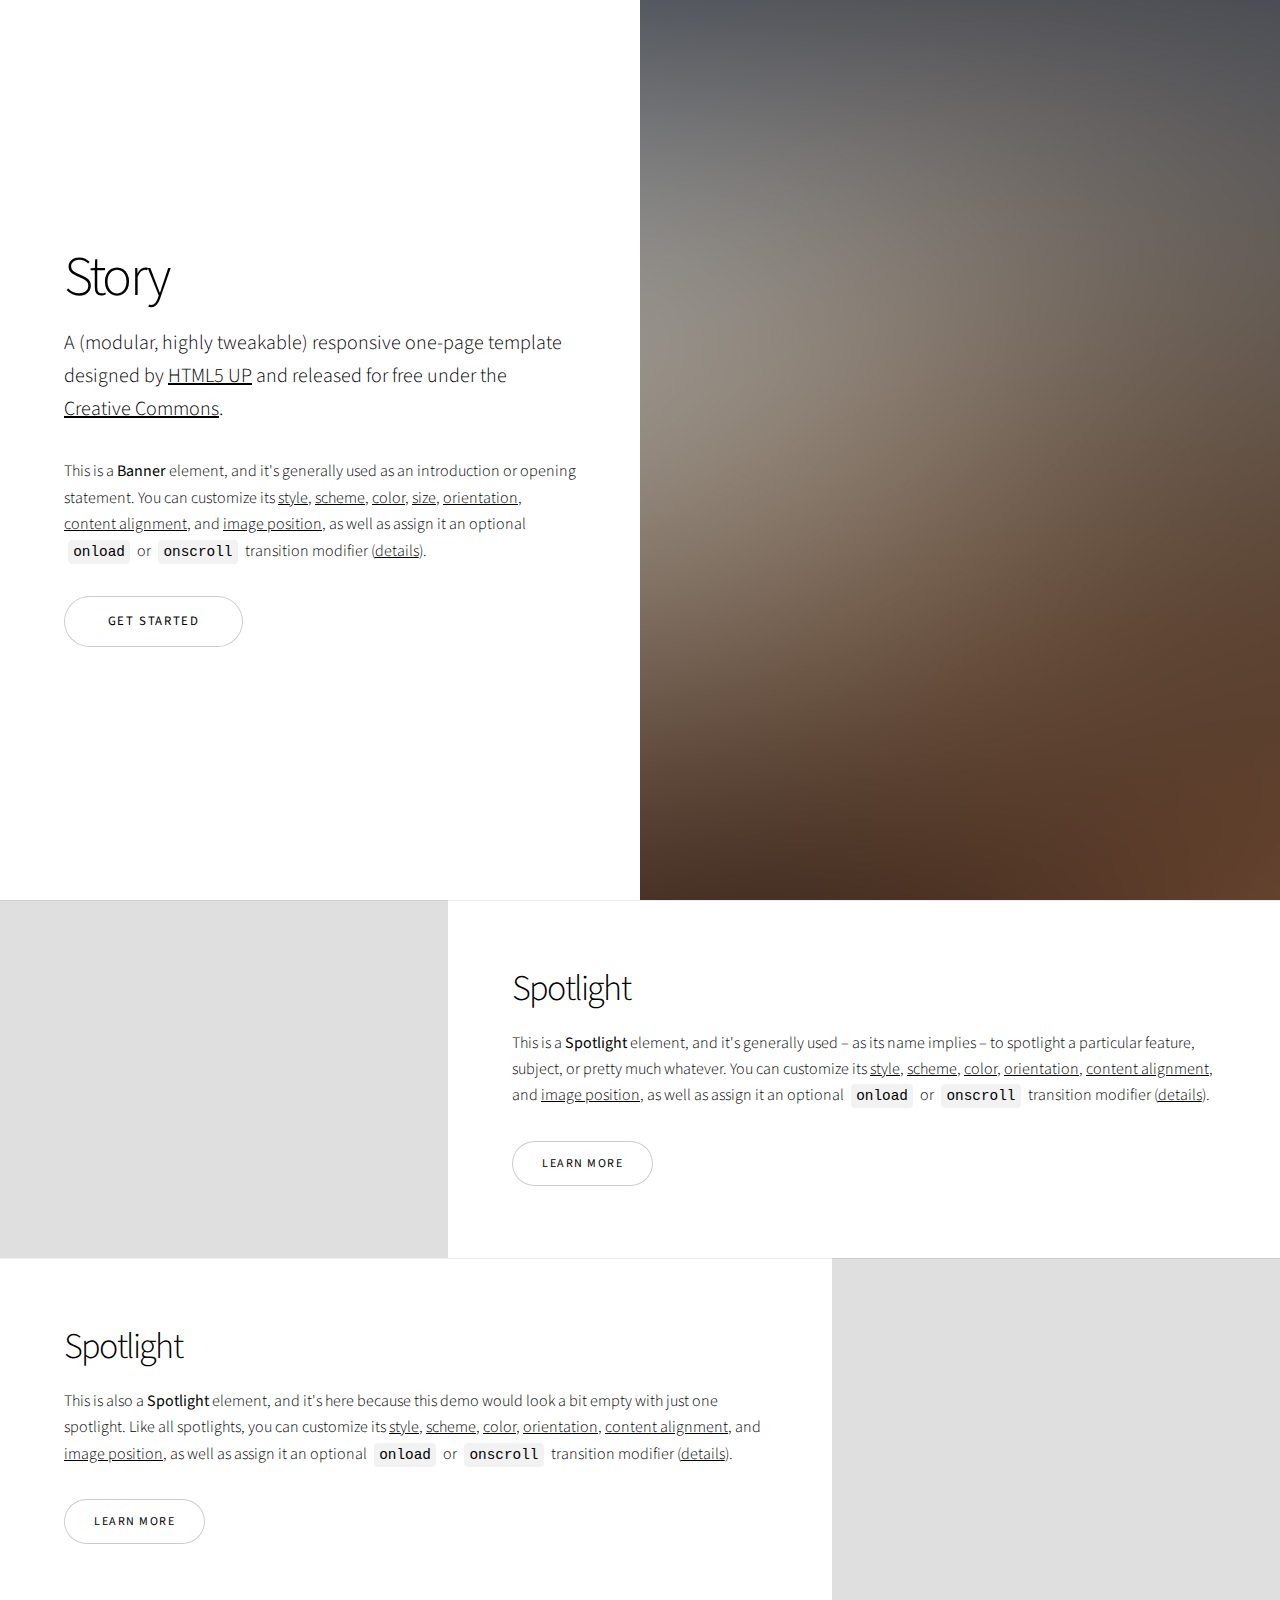
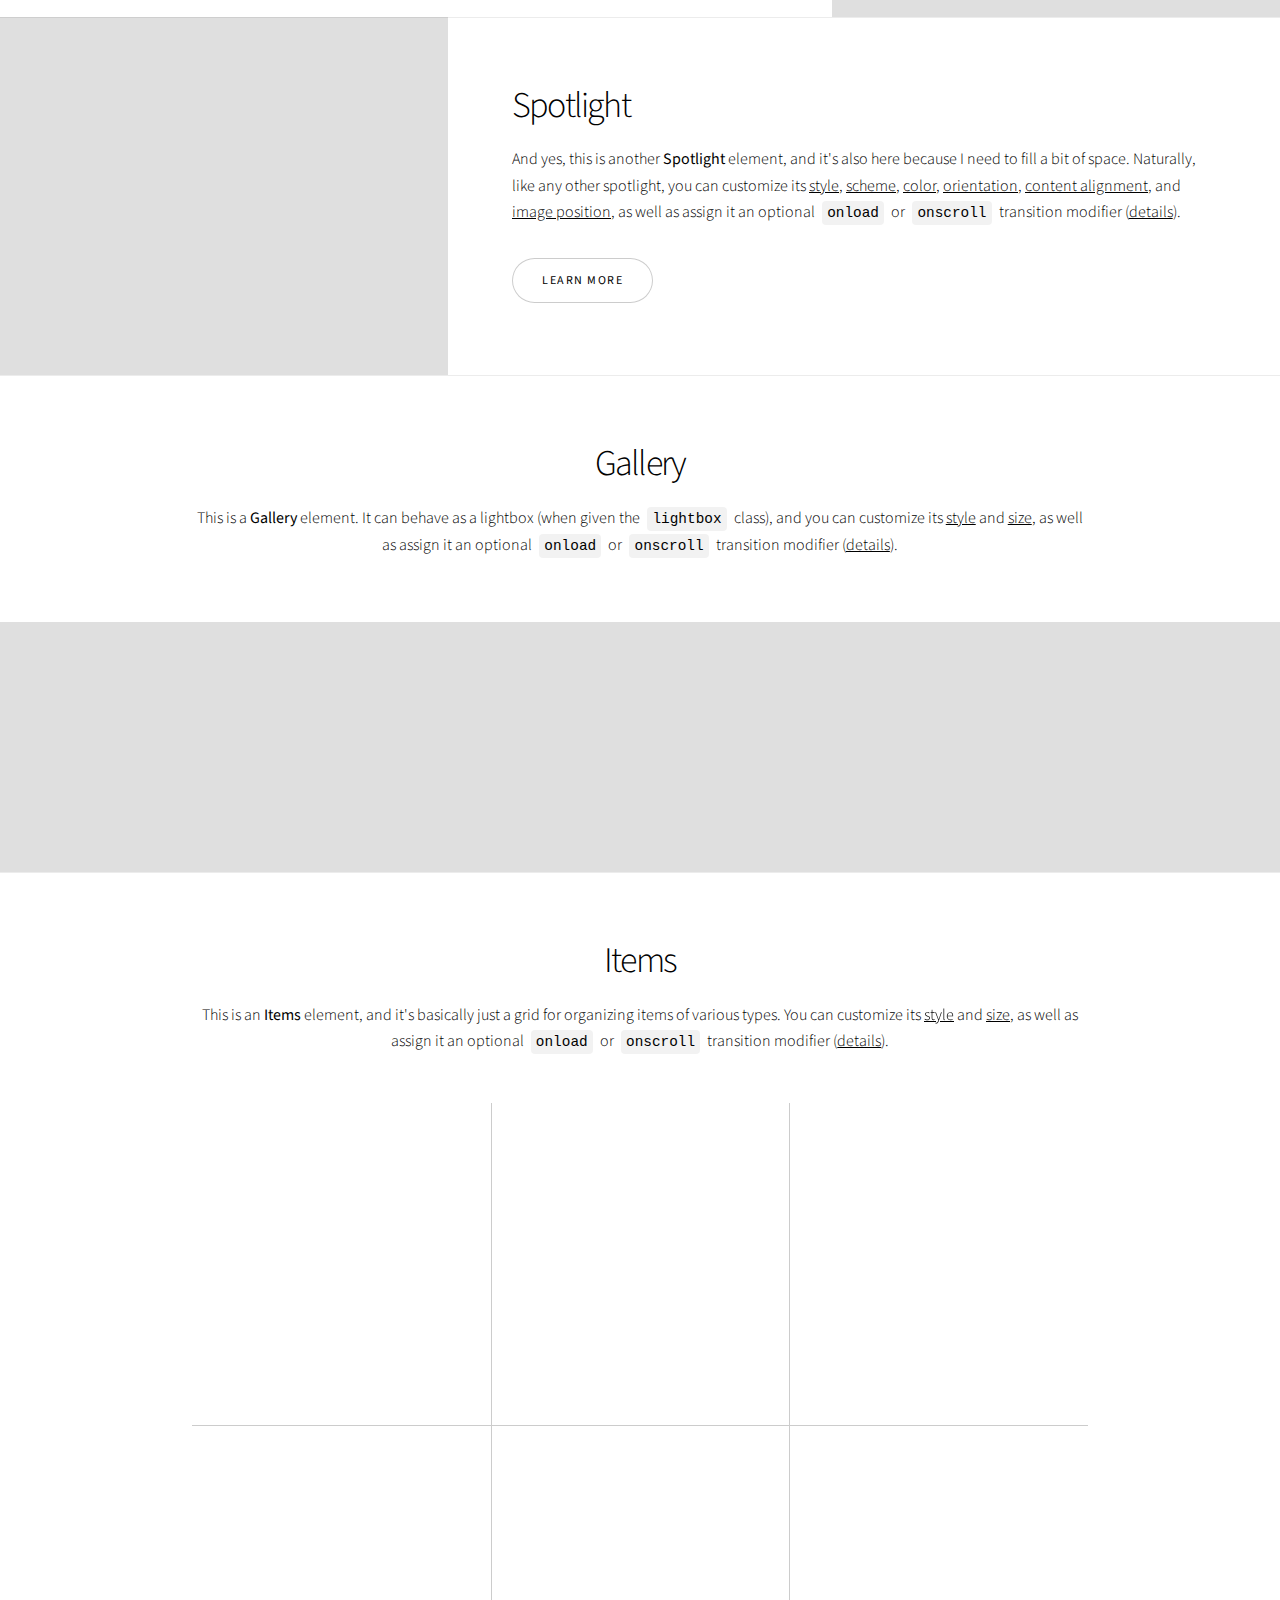
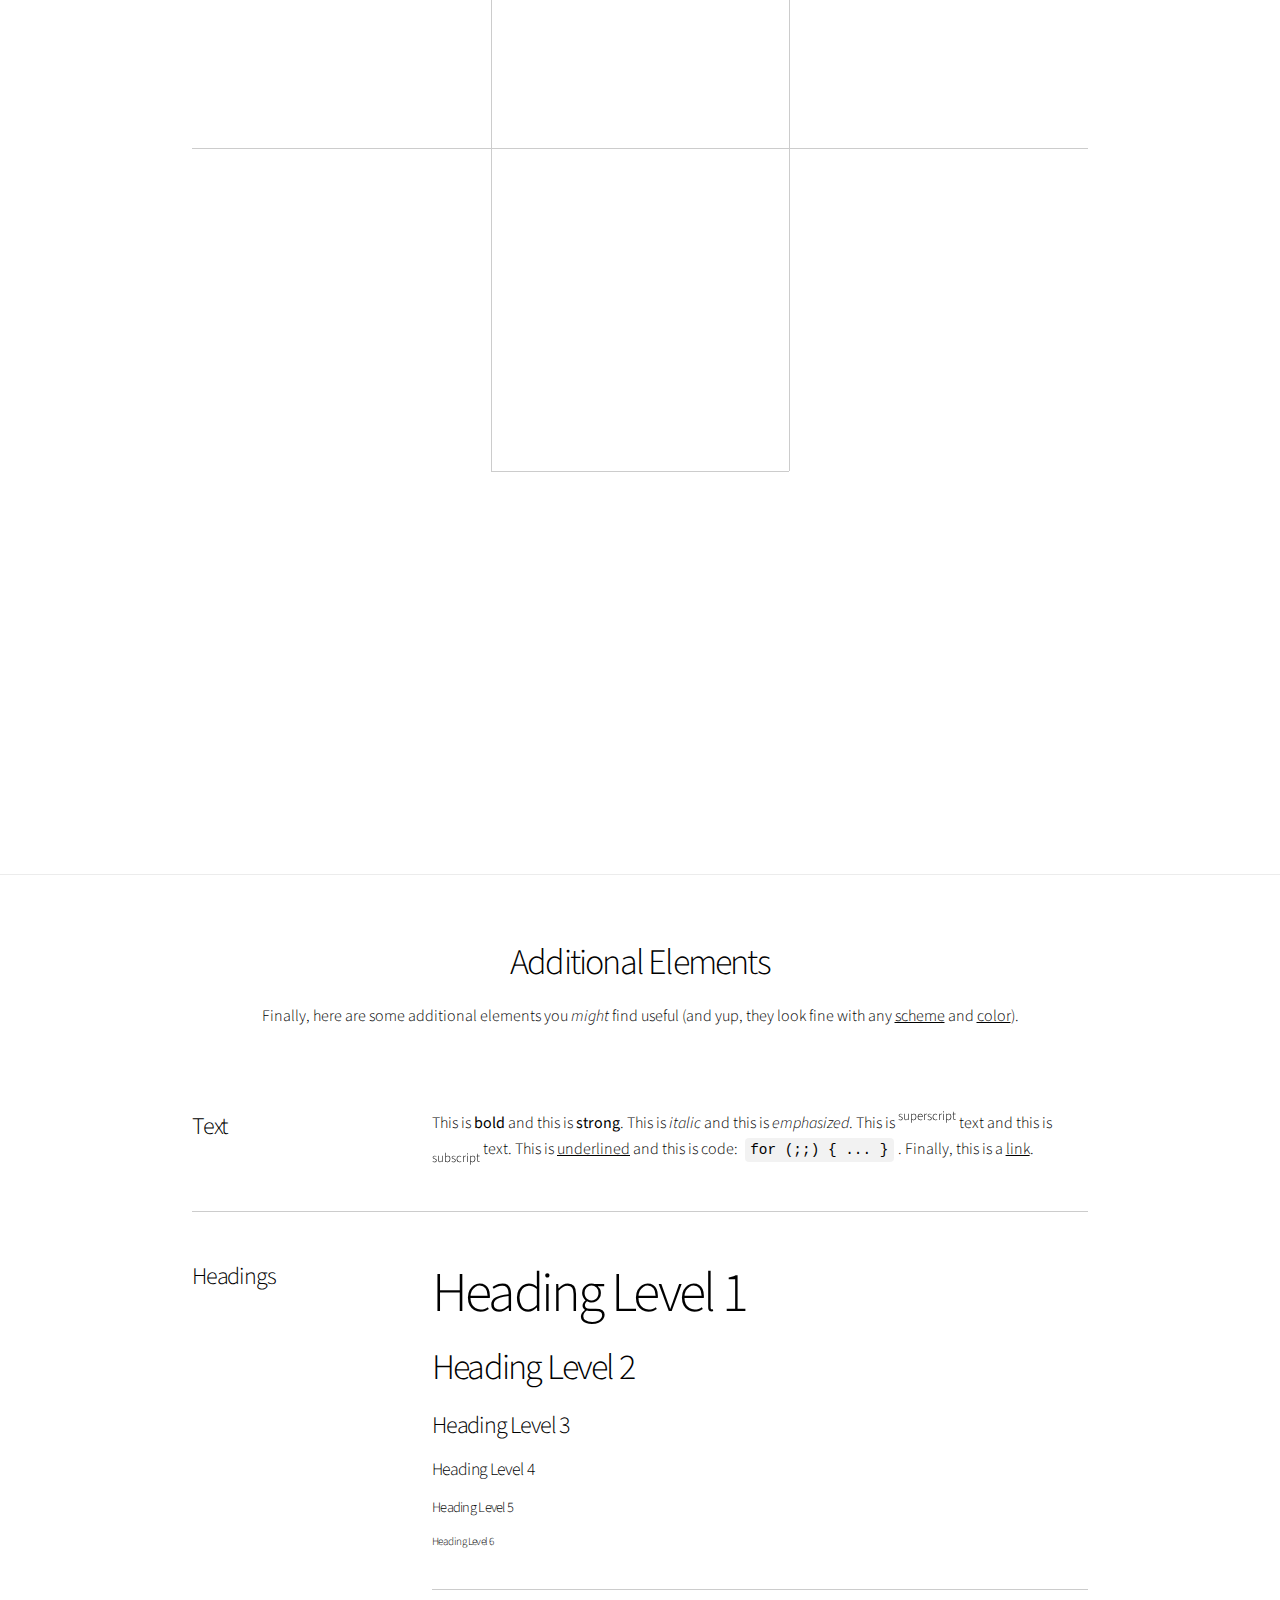
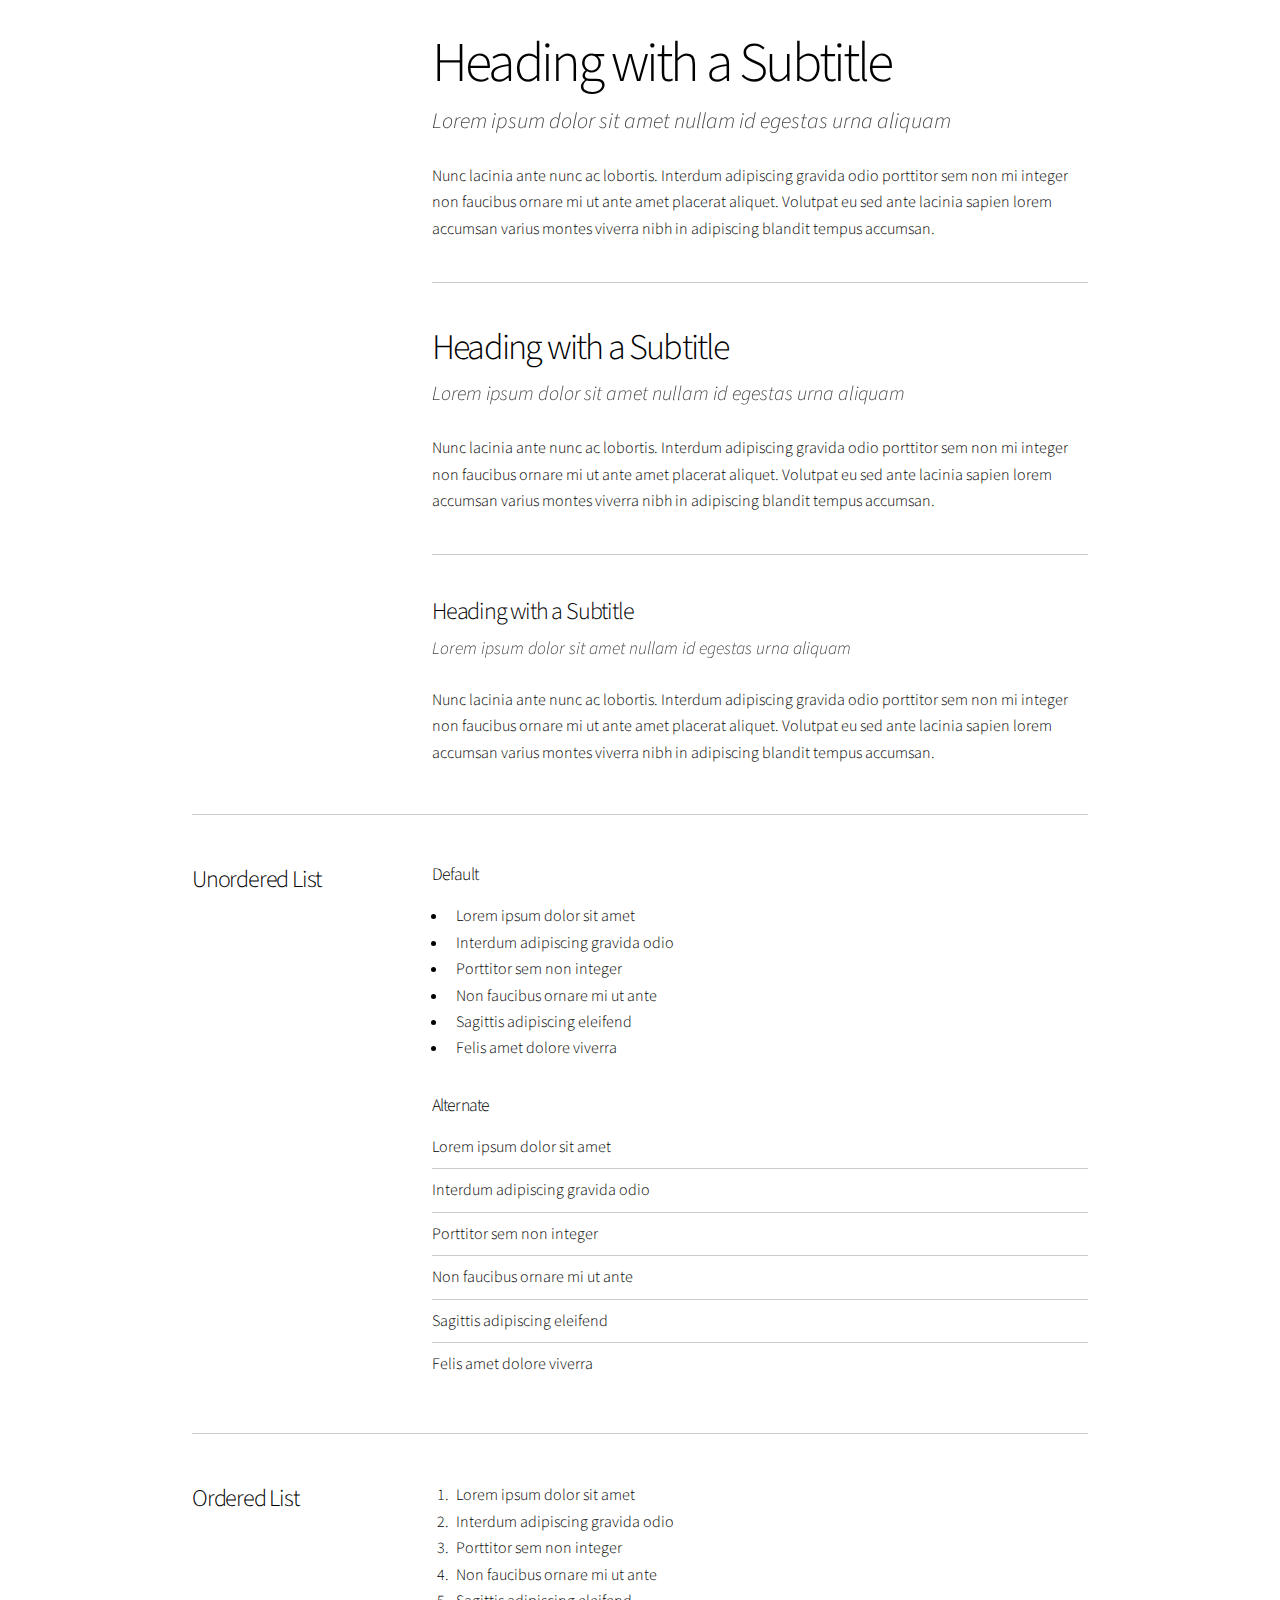
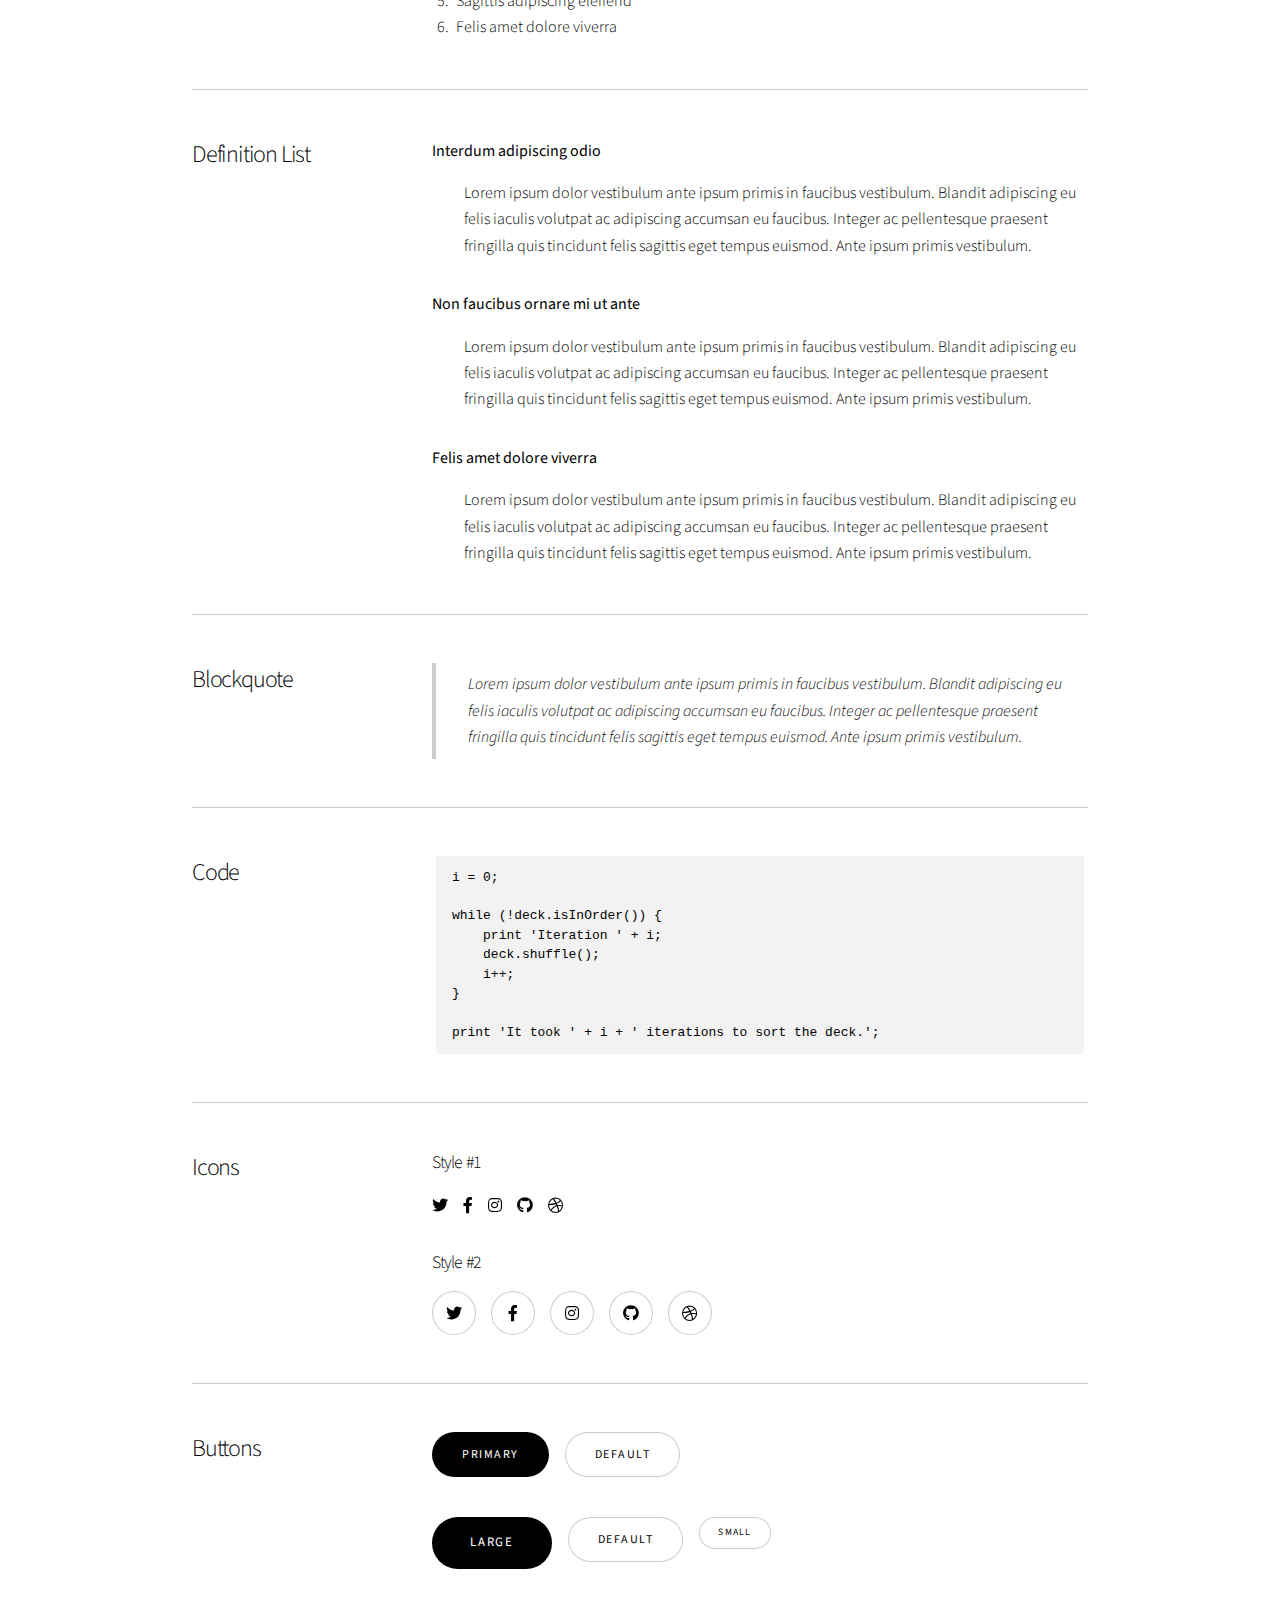
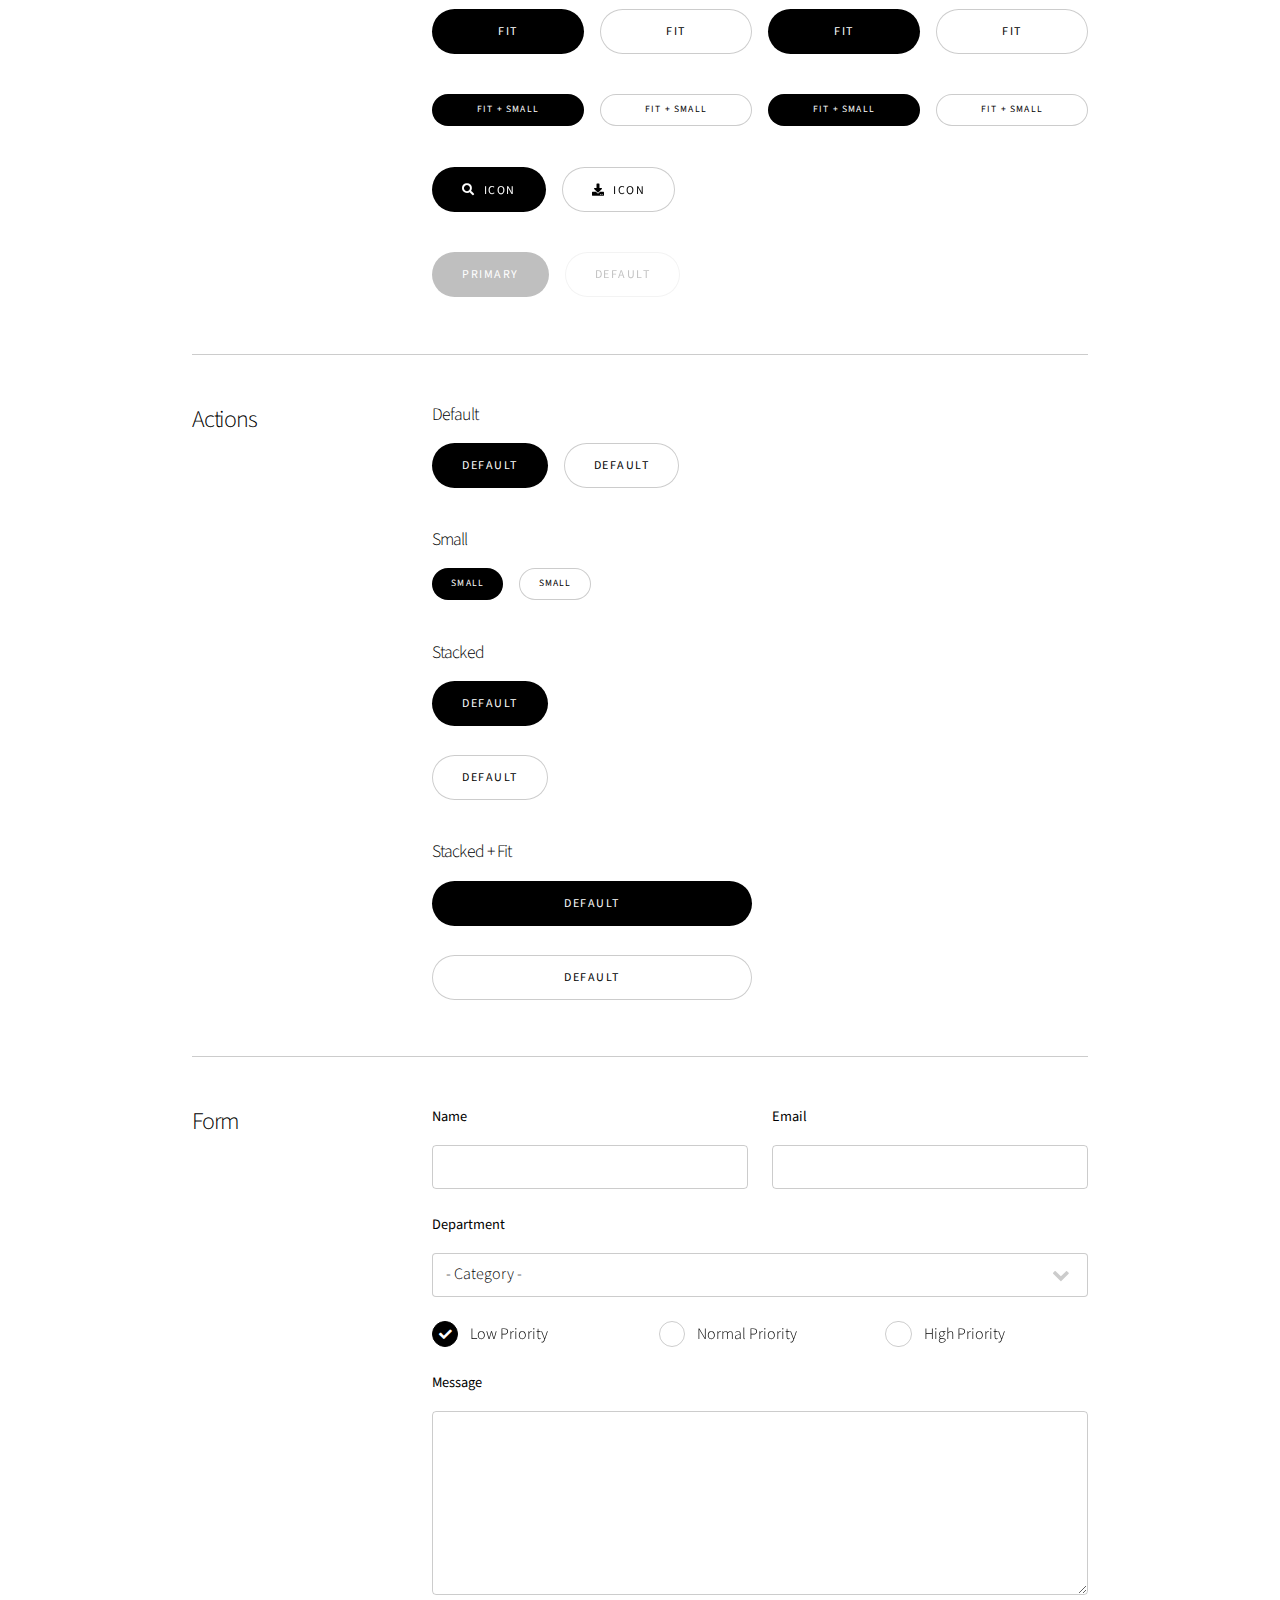
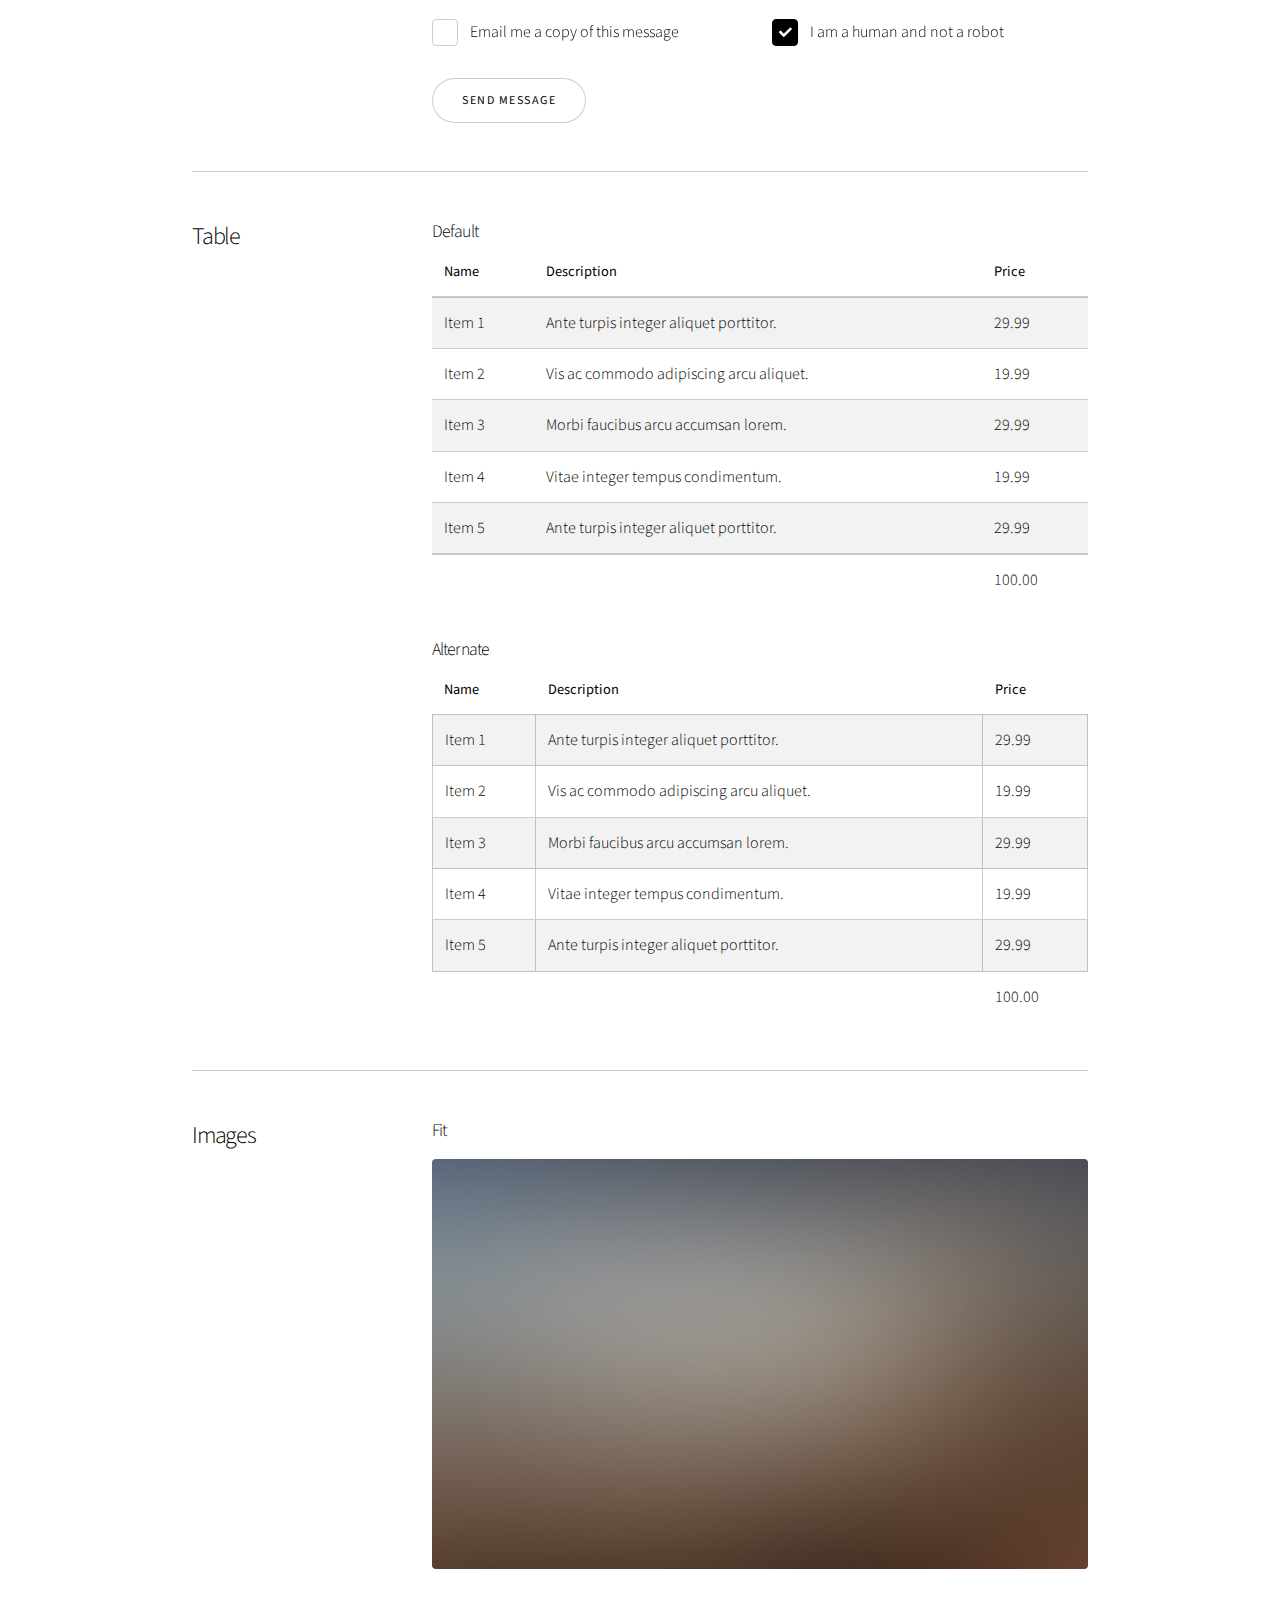
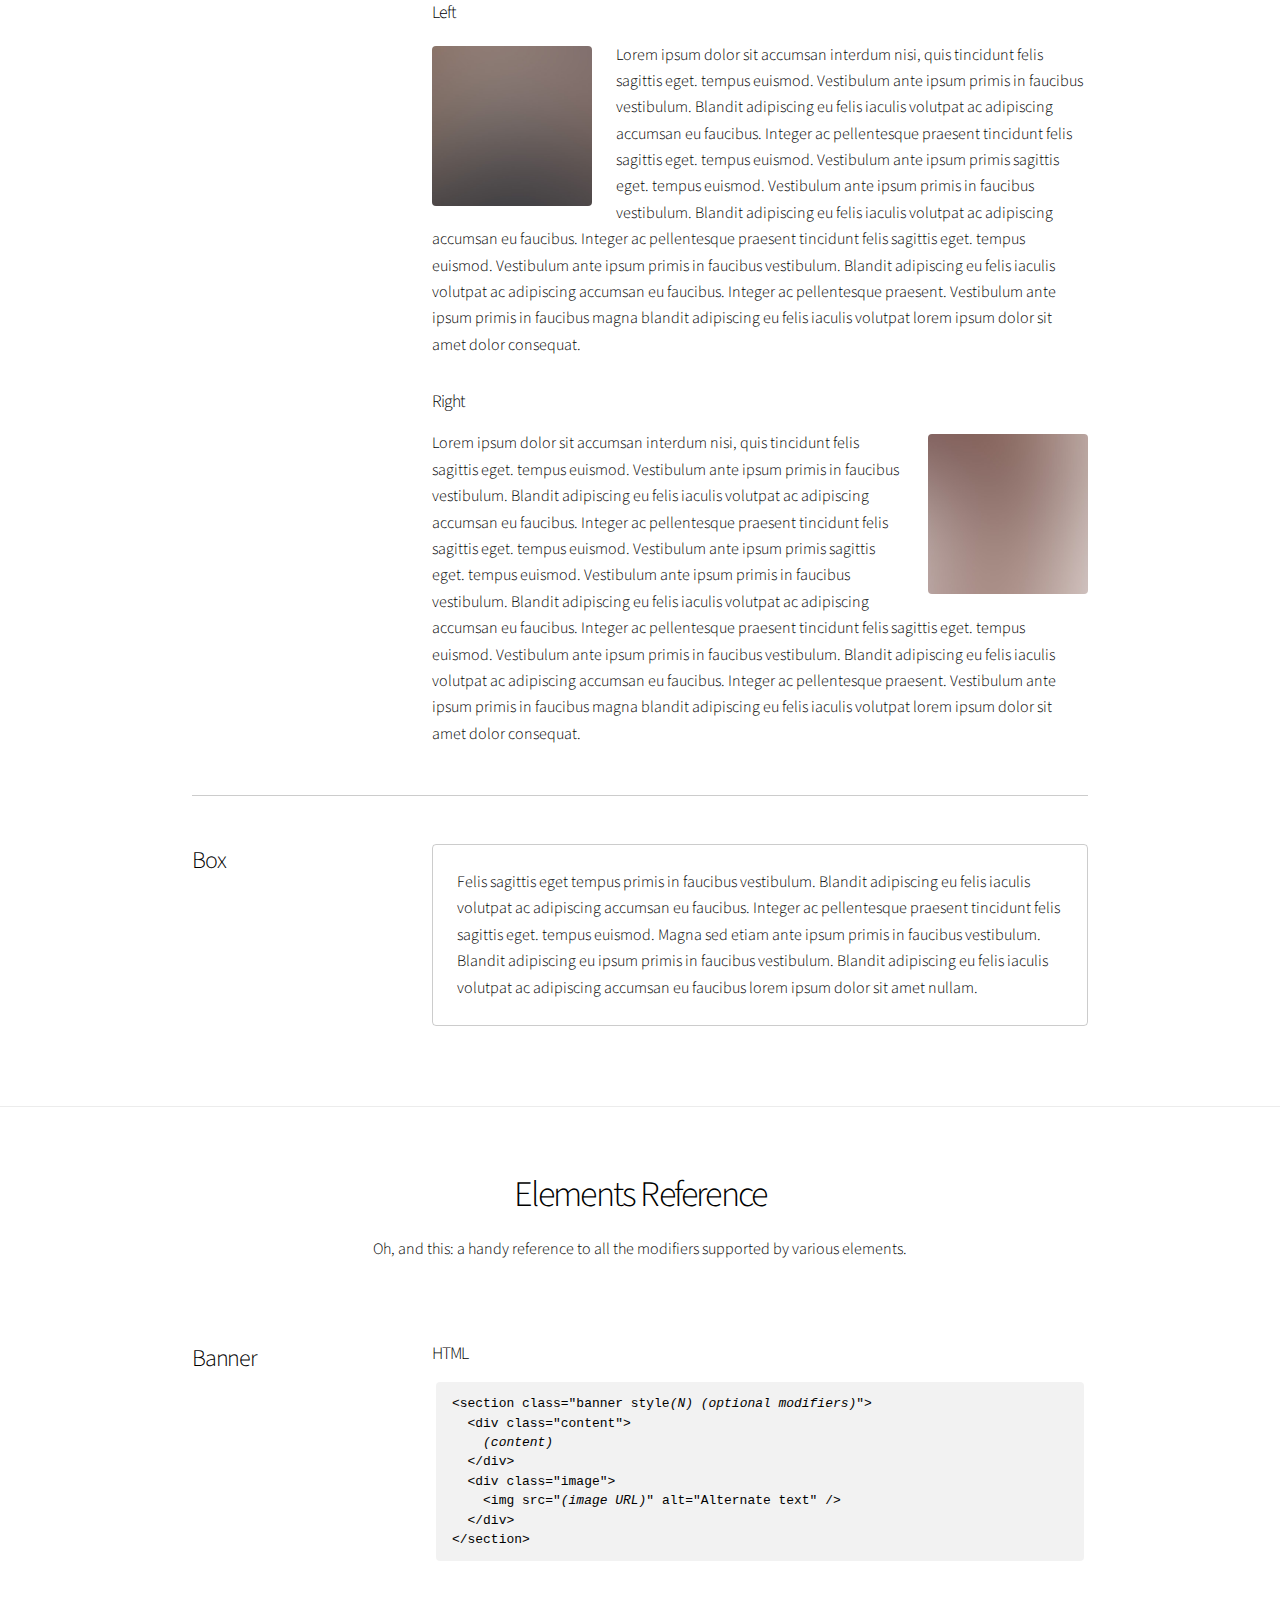
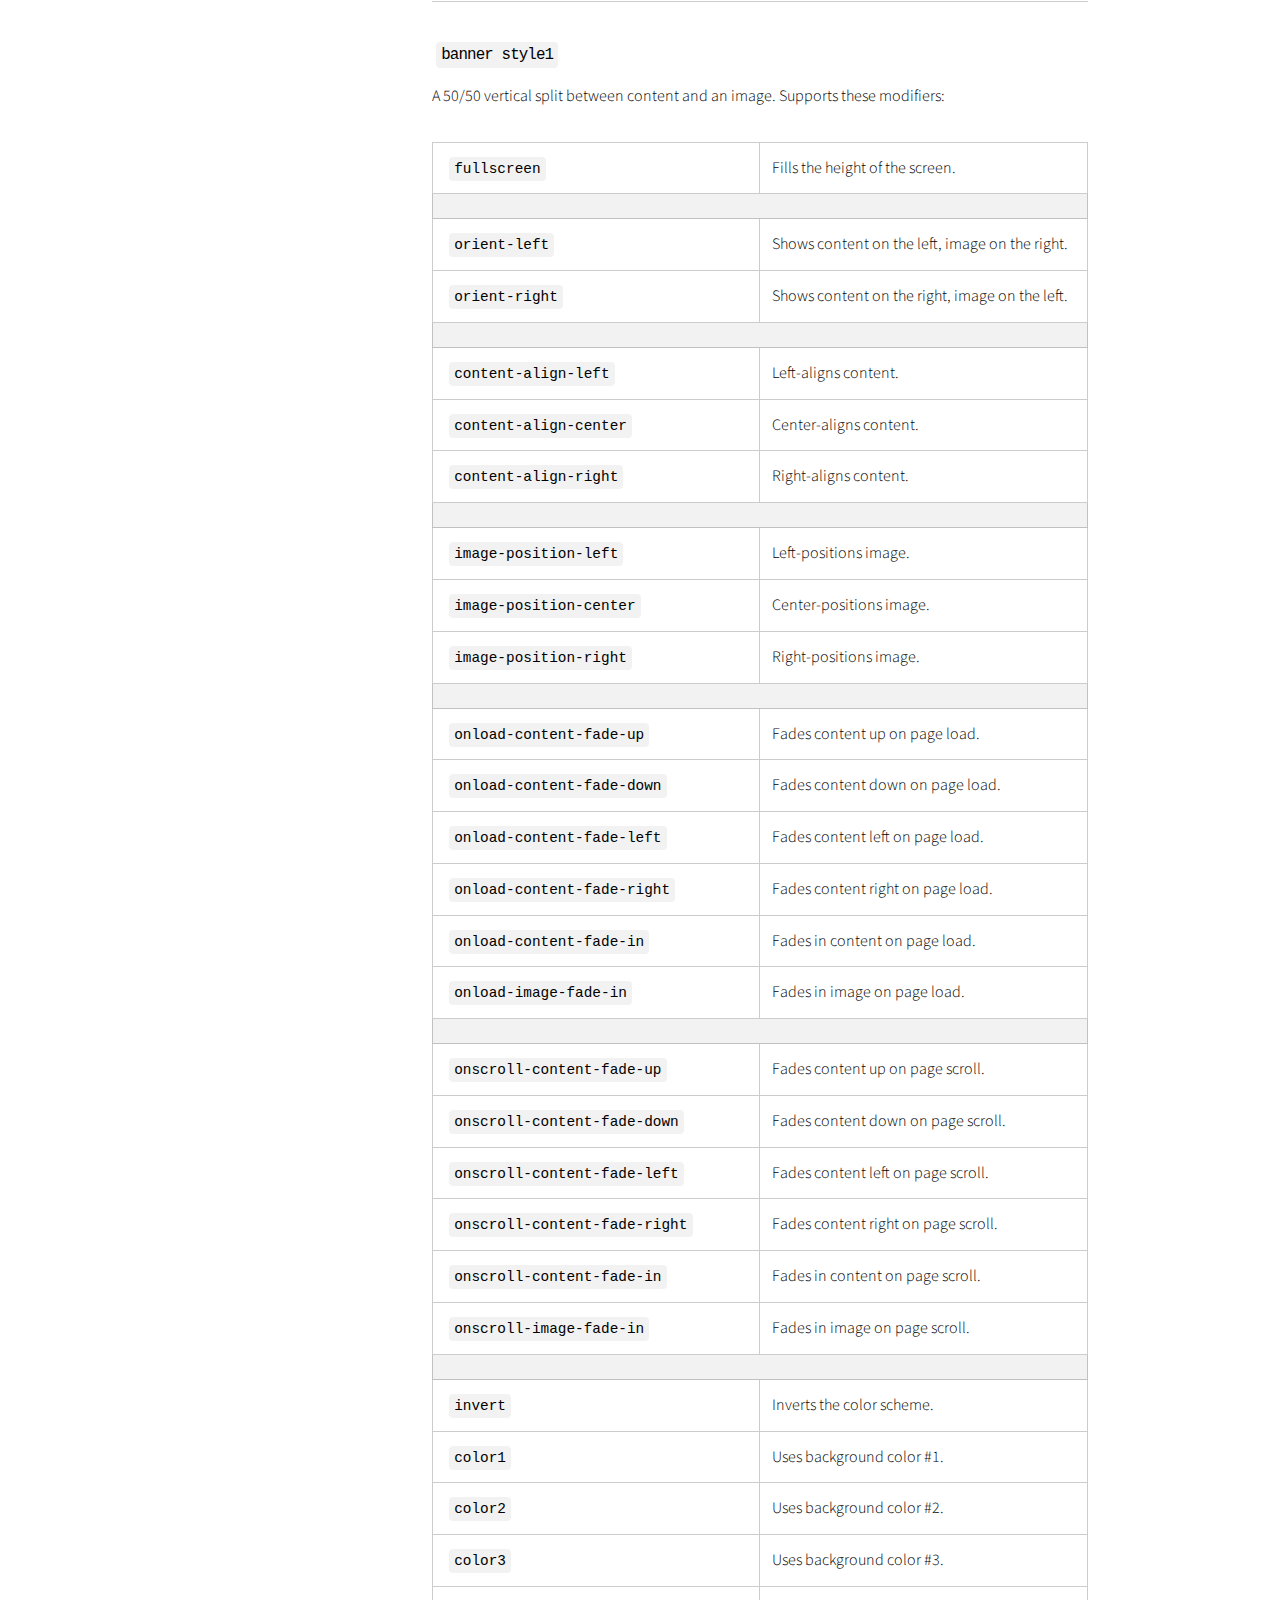
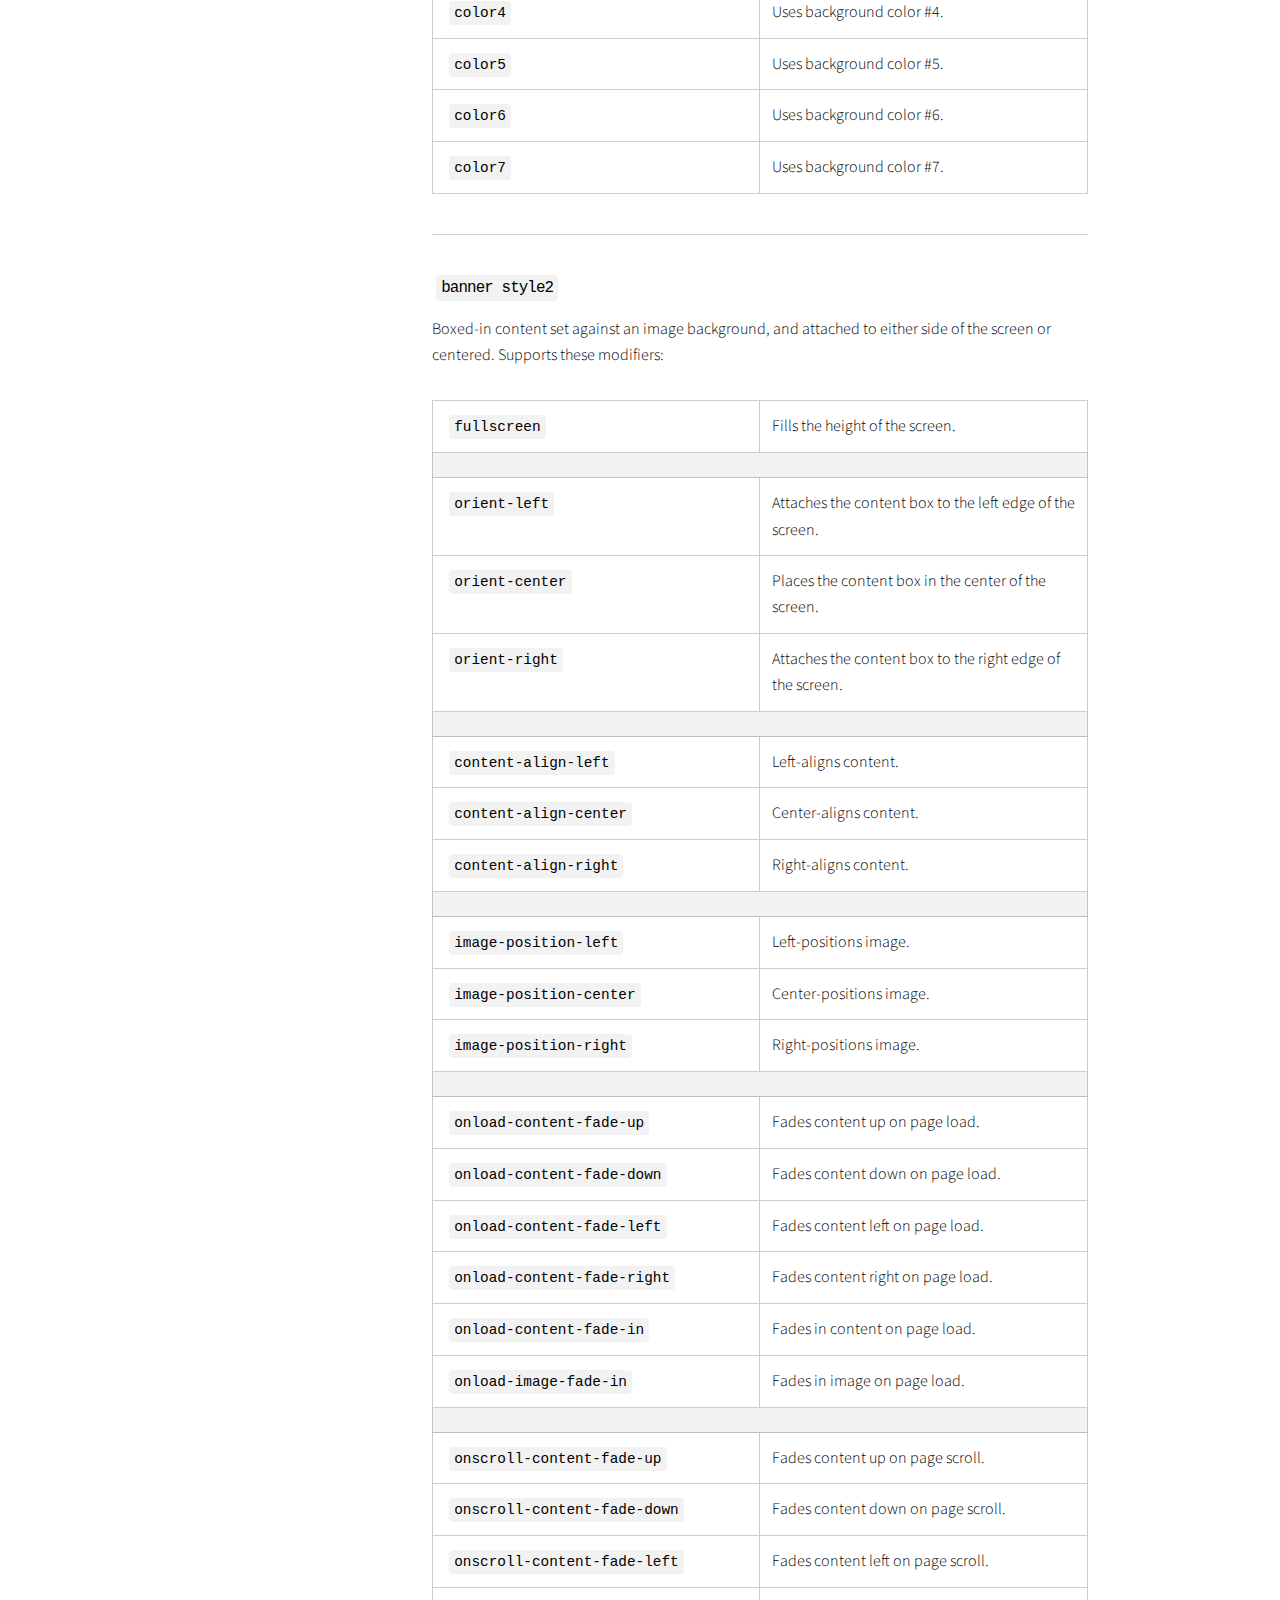
==== commit b529d26c: "modifying many files" ====
--- a/index-demo.html
+++ b/index-demo.html
@@ -289,16 +289,7 @@
 									<h3>Ten</h3>
 									<p>Lorem ipsum dolor sit amet, consectetur adipiscing elit. Morbi dui turpis, cursus eget orci amet aliquam congue semper. Etiam eget ultrices risus nec tempor elit.</p>
 								</section>
-								<section>
-									<span class="icon style2 major fa-envelope"></span>
-									<h3>Eleven</h3>
-									<p>Lorem ipsum dolor sit amet, consectetur adipiscing elit. Morbi dui turpis, cursus eget orci amet aliquam congue semper. Etiam eget ultrices risus nec tempor elit.</p>
-								</section>
-								<section>
-									<span class="icon solid style2 major fa-leaf"></span>
-									<h3>Twelve</h3>
-									<p>Lorem ipsum dolor sit amet, consectetur adipiscing elit. Morbi dui turpis, cursus eget orci amet aliquam congue semper. Etiam eget ultrices risus nec tempor elit.</p>
-								</section>
+								
 							</div>
 						</div>
 					</section>
--- a/assets/css/main.css
+++ b/assets/css/main.css
@@ -4861,7 +4861,7 @@
 	}
 
 		.spotlight.style1 .content {
-			padding: 7rem 7rem 5rem 7rem ;
+			padding: 2rem 7rem 2rem 7rem ;
 			-moz-align-self: center;
 			-webkit-align-self: center;
 			-ms-align-self: center;
@@ -4874,8 +4874,8 @@
 			-webkit-flex-shrink: 1;
 			-ms-flex-shrink: 1;
 			flex-shrink: 1;
-			width: 65%;
-			max-width: 64rem;
+			width: 70%;
+			max-width: 70rem;
 			margin: 0 auto;
 		}
 
@@ -4903,7 +4903,7 @@
 				-ms-object-position: center;
 				object-position: center;
 				display: block;
-				position: absolute;
+				position: relative;
 				top: 0;
 				left: 0;
 				width: 100%;
